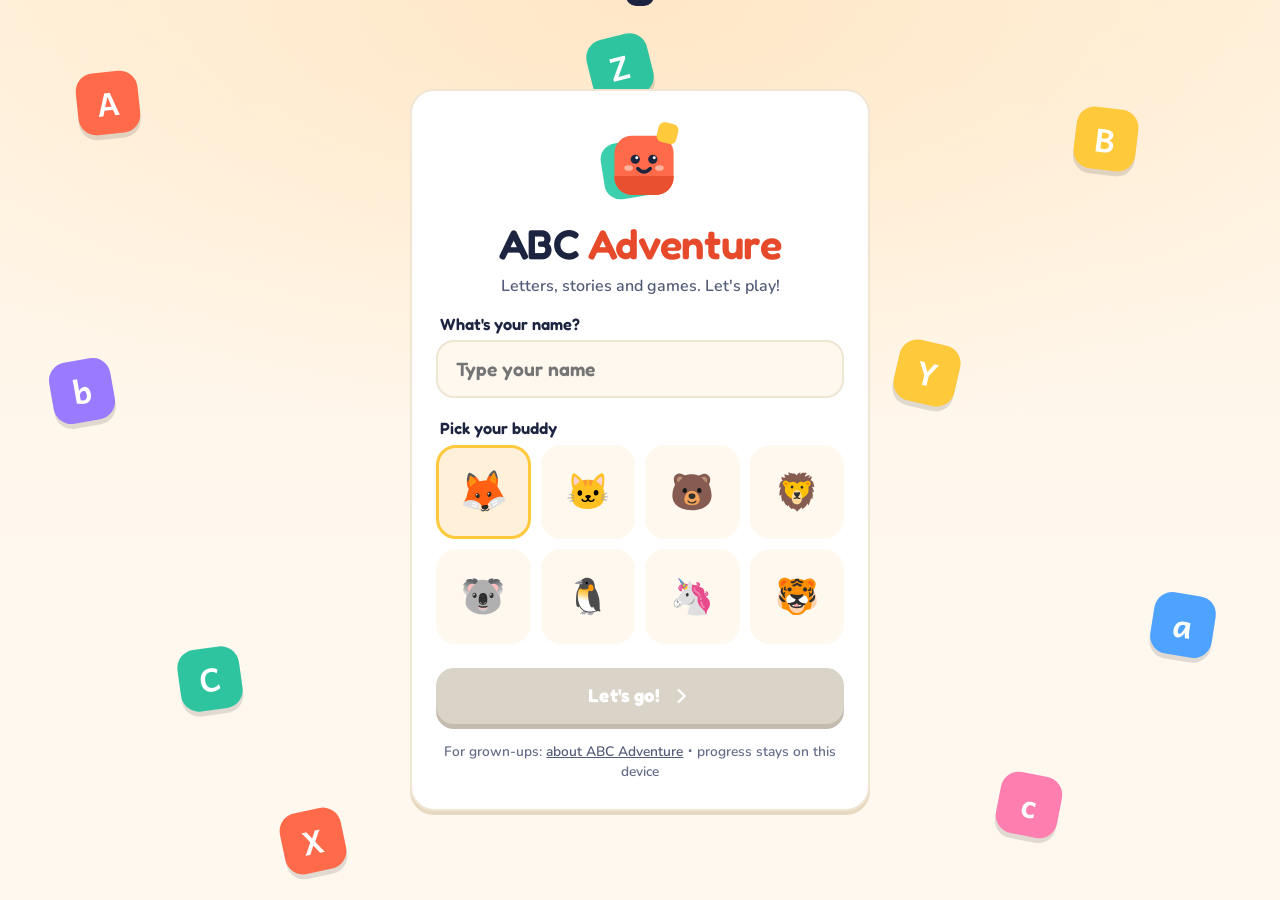
==== abc/index.html @ 0cbe742b "Add files via upload" ====
<!doctype html>
<html lang="en">
<head>
<meta charset="utf-8">
<meta name="viewport" content="width=device-width,initial-scale=1,viewport-fit=cover">
<title>ABC Adventure — free alphabet game for kids | Cute Learning Co.</title>
<meta name="description" content="Learn the English alphabet with stories, sounds and six playful games. Free, in the browser, no sign-up and no ads.">
<link rel="canonical" href="https://cutelearningco.com/abc/">
<meta name="theme-color" content="#FFF8EF">
<link rel="manifest" href="/abc/manifest.webmanifest">
<link rel="icon" href="/favicon.svg" type="image/svg+xml">
<link rel="apple-touch-icon" href="/apple-touch-icon.png">
<meta name="apple-mobile-web-app-capable" content="yes">
<meta name="apple-mobile-web-app-title" content="ABC Adventure">
<meta property="og:type" content="website">
<meta property="og:title" content="ABC Adventure — free alphabet game for kids">
<meta property="og:description" content="26 letters, stories, sounds and six playful games. No sign-up, no ads.">
<meta property="og:url" content="https://cutelearningco.com/abc/">
<meta property="og:image" content="https://cutelearningco.com/og-abc.jpg">
<meta name="twitter:card" content="summary_large_image">
<link rel="preload" href="/assets/fonts/fredoka.woff2" as="font" type="font/woff2" crossorigin>
<link rel="preload" href="/assets/fonts/andika.woff2" as="font" type="font/woff2" crossorigin>
<style>@font-face{font-family:Fredoka;src:url(/assets/fonts/fredoka.woff2) format("woff2");font-weight:400 700;font-display:swap;unicode-range:U+0020-007E,U+00A0,U+00A9,U+00B0,U+00C7,U+00D6,U+00DC,U+00E7,U+00F6,U+00FC,U+2013-201D,U+2022,U+2026,U+00D7,U+2190-2194,U+2713,U+20AC,U+20BA}@font-face{font-family:Fredoka;src:url(/assets/fonts/fredoka-ext.woff2) format("woff2");font-weight:400 700;font-display:swap;unicode-range:U+011E-011F,U+0130-0131,U+015E-015F}@font-face{font-family:Nunito;src:url(/assets/fonts/nunito.woff2) format("woff2");font-weight:400 800;font-display:swap;unicode-range:U+0020-007E,U+00A0,U+00A9,U+00B0,U+00C7,U+00D6,U+00DC,U+00E7,U+00F6,U+00FC,U+2013-201D,U+2022,U+2026,U+00D7,U+2190-2194,U+2713,U+20AC,U+20BA}@font-face{font-family:Nunito;src:url(/assets/fonts/nunito-ext.woff2) format("woff2");font-weight:400 800;font-display:swap;unicode-range:U+011E-011F,U+0130-0131,U+015E-015F}@font-face{font-family:Andika;src:url(/assets/fonts/andika.woff2) format("woff2");font-weight:700;font-display:swap}:root{--cream:#FFF8EF;--cream2:#FFF1E0;--paper:#fff;--ink:#1D2440;--ink2:#545C79;--ink3:#666D8A;--coral-t:#E64A2A;--line:#F0E4D3;--edge:#E7D8C2;--coral:#EC5130;--coral-d:#C63D1F;--sun:#FFC93C;--sun-d:#E0A400;--mint:#2EC4A0;--mint-d:#1A9C7E;--sky:#4DA3FF;--sky-d:#2A7EDC;--lilac:#9A7BFF;--lilac-d:#7556E3;--pink:#FF7EB0;--pink-d:#E0558B;--ok:#2EC4A0;--ok-bg:#E3F8F1;--bad:#FF6B4A;--bad-bg:#FFE9E3;--display:"Fredoka",ui-rounded,"Arial Rounded MT Bold",system-ui,sans-serif;--body:"Nunito",ui-rounded,system-ui,-apple-system,"Segoe UI",sans-serif;--letter:"Andika","Fredoka",ui-rounded,system-ui,sans-serif;--r:24px;--r-sm:16px;--ease:cubic-bezier(.2,.8,.2,1);--spring:cubic-bezier(.34,1.56,.64,1);--nav-h:76px}[data-theme=dark]{--cream:#11162A;--cream2:#161C34;--paper:#1C2340;--ink:#F3F4FB;--ink2:#B6BCD6;--ink3:#8990B0;--line:#2A3358;--edge:#0C1022;--ok-bg:#123A35;--bad-bg:#3D2026}.p0{--t:#FFE6DE;--s:#FF6B4A;--d:#D9452A}.p1{--t:#FFF2CC;--s:#FFB800;--d:#A87300}.p2{--t:#D9F6EE;--s:#2EC4A0;--d:#137A62}.p3{--t:#DDEEFF;--s:#4DA3FF;--d:#2A7EDC}.p4{--t:#ECE5FF;--s:#9A7BFF;--d:#7556E3}.p5{--t:#FFE3EF;--s:#FF7EB0;--d:#C2407A}[data-theme=dark] .p0{--t:#3A2220}[data-theme=dark] .p1{--t:#3A3018}[data-theme=dark] .p2{--t:#143632}[data-theme=dark] .p3{--t:#18294A}[data-theme=dark] .p4{--t:#272247}[data-theme=dark] .p5{--t:#3A1F30}*,*:before,*:after{box-sizing:border-box;margin:0;padding:0}html{-webkit-text-size-adjust:100%;touch-action:manipulation}body{min-height:100dvh;font:600 1rem/1.5 var(--body);color:var(--ink);background:var(--cream);overflow-x:hidden;-webkit-tap-highlight-color:transparent;-webkit-font-smoothing:antialiased}button{font:inherit;color:inherit;background:none;border:0;cursor:pointer;touch-action:manipulation}button:focus-visible,a:focus-visible,input:focus-visible{outline:3px solid var(--sky);outline-offset:3px;border-radius:14px}img{display:block}.art{width:1em;height:1em;object-fit:contain;flex:none;-webkit-user-select:none;user-select:none;-webkit-user-drag:none}.ie{display:inline-block;width:1.25em;height:1.25em;vertical-align:-.28em;margin:0 .06em}.vh{position:absolute;width:1px;height:1px;overflow:hidden;clip:rect(0 0 0 0);white-space:nowrap}h1,h2,h3,.disp{font-family:var(--display);font-weight:600;letter-spacing:-.01em;line-height:1.15}.btn{--c:var(--coral);--cd:var(--coral-d);display:inline-flex;align-items:center;justify-content:center;gap:10px;min-height:56px;padding:0 26px;border-radius:18px;background:var(--c);color:#fff;font:700 1.17rem/1 var(--display);letter-spacing:.01em;box-shadow:0 5px 0 var(--cd);transition:transform .12s var(--ease),box-shadow .12s var(--ease),filter .2s}.btn:hover{filter:brightness(1.04)}.btn:active{transform:translateY(4px);box-shadow:0 1px 0 var(--cd)}.btn:disabled{--c:#D9D3C8;--cd:#C4BCAE;cursor:not-allowed;filter:none}[data-theme=dark] .btn:disabled{--c:#323A5C;--cd:#262D4A;color:#8990b0}.btn .art{font-size:1.5rem}.btn--soft{--c:var(--paper);--cd:var(--edge);color:var(--ink);border:2px solid var(--line)}.btn--mint{--c:var(--mint);--cd:var(--mint-d);color:var(--ink)}.btn--sky{--c:var(--sky);--cd:var(--sky-d);color:var(--ink)}.btn--lilac{--c:var(--lilac);--cd:var(--lilac-d);color:var(--ink)}.btn--sun{--c:var(--sun);--cd:var(--sun-d);color:#3d2c00}.btn--wide{width:100%}.chip{display:inline-flex;align-items:center;gap:6px;height:38px;padding:0 12px 0 8px;border-radius:999px;background:var(--paper);border:2px solid var(--line);font:600 .98rem/1 var(--display)}.chip .art{font-size:1.3rem}.ibtn{display:grid;place-items:center;width:44px;height:44px;border-radius:14px;background:var(--paper);border:2px solid var(--line);box-shadow:0 3px 0 var(--edge);transition:transform .12s}.ibtn:active{transform:translateY(3px);box-shadow:0 0 0 var(--edge)}.ibtn svg{width:22px;height:22px}.card{background:var(--paper);border:2px solid var(--line);border-radius:var(--r);box-shadow:0 4px 0 var(--edge)}.back{display:inline-flex;align-items:center;gap:6px;height:44px;padding:0 16px 0 10px;border-radius:14px;background:var(--paper);border:2px solid var(--line);box-shadow:0 3px 0 var(--edge);font:600 1rem/1 var(--display);color:var(--ink2)}.back svg{width:20px;height:20px}.back:active{transform:translateY(3px);box-shadow:none}.label{display:flex;align-items:center;gap:8px;margin:30px 0 14px;font:600 1.2rem/1.2 var(--display);color:var(--ink)}.label .art{font-size:1.5rem}.bar{height:14px;border-radius:99px;background:var(--cream2);overflow:hidden;box-shadow:inset 0 2px #0000000d}.bar i{display:block;height:100%;width:0;border-radius:inherit;background:linear-gradient(90deg,var(--sun),var(--coral));transition:width .8s var(--ease)}.top{position:sticky;top:0;z-index:30;display:flex;align-items:center;gap:8px;padding:10px max(14px,calc((100vw - 1040px)/2)) 10px;background:color-mix(in srgb,var(--cream) 86%,transparent);backdrop-filter:blur(14px);-webkit-backdrop-filter:blur(14px)}.brand{text-decoration:none;color:inherit;display:flex;align-items:center;gap:10px;margin-right:auto;font:600 1.3rem/1 var(--display);white-space:nowrap}.brand svg{width:40px;height:40px;flex:none}.brand b{color:var(--coral-t);font-weight:700}.top .chip{height:40px}.me{display:flex;align-items:center;justify-content:center;width:44px;height:44px;border-radius:50%;background:var(--paper);border:2px solid var(--line);box-shadow:0 3px 0 var(--edge)}.me .art{font-size:1.75rem}main{max-width:1040px;margin:0 auto;padding:8px 14px calc(var(--nav-h) + 40px)}.screen{display:none}.screen.on{display:block;animation:enter .45s var(--ease) both}@keyframes enter{0%{opacity:0;transform:translateY(14px)}}.nav{position:fixed;left:50%;bottom:max(12px,env(safe-area-inset-bottom));z-index:40;display:flex;gap:4px;padding:6px;transform:translate(-50%);border-radius:24px;background:var(--paper);border:2px solid var(--line);box-shadow:0 12px 30px -10px #1d244040,0 4px 0 var(--edge)}.nav button{display:flex;flex-direction:column;align-items:center;gap:2px;min-width:86px;padding:8px 10px 6px;border-radius:18px;font:600 .82rem/1 var(--display);color:var(--ink3);transition:background .2s,color .2s}.nav .art{font-size:1.75rem;transition:transform .3s var(--spring)}.nav button[aria-current=page]{background:var(--cream2);color:var(--ink)}.nav button[aria-current=page] .art{transform:translateY(-2px) scale(1.08)}body.play .nav,body.welcome .nav,body.welcome .top{display:none}.wel{position:fixed;top:0;right:0;bottom:0;left:0;z-index:60;display:grid;place-items:center;padding:20px;overflow:auto;background:radial-gradient(120% 80% at 50% 0%,#FFE7C7 0%,transparent 60%),linear-gradient(180deg,#fff3e0,#fff8ef 60%)}[data-theme=dark] .wel{background:radial-gradient(120% 80% at 50% 0%,#2A2550 0%,transparent 60%),var(--cream)}body:not(.welcome) .wel{display:none}.float{position:absolute;top:0;right:0;bottom:0;left:0;overflow:hidden;pointer-events:none}.float span{position:absolute;display:grid;place-items:center;width:62px;height:62px;border-radius:18px;font:600 2rem/1 var(--letter);color:#fff;box-shadow:0 5px #0000001f;animation:bob 6s ease-in-out infinite}@keyframes bob{50%{transform:translateY(-14px) rotate(var(--r2,6deg))}}.wel__box{position:relative;width:min(460px,100%);padding:30px 24px 26px;text-align:center}.wel__box>svg{width:86px;height:86px;margin:0 auto 6px}.wel h1{font-size:clamp(2rem,7vw,2.6rem)}.wel h1 b{color:var(--coral-t);font-weight:600}.wel p.sub{margin-top:6px;color:var(--ink2)}.field{margin-top:22px;text-align:left}.field>span{display:block;margin:0 0 8px 4px;font:600 1.02rem/1 var(--display)}.input{width:100%;height:58px;padding:0 18px;border-radius:18px;border:2px solid var(--line);background:var(--cream);font:600 1.2rem/1 var(--display);color:var(--ink);transition:border-color .2s,box-shadow .2s}.input:focus{outline:0;border-color:var(--sky);box-shadow:0 0 0 4px color-mix(in srgb,var(--sky) 25%,transparent)}.buddies{display:grid;grid-template-columns:repeat(4,1fr);gap:10px}.buddy{aspect-ratio:1;display:grid;place-items:center;border-radius:20px;background:var(--cream);border:3px solid transparent;transition:transform .2s var(--spring),border-color .2s,background .2s}.buddy .art{font-size:2.6rem;transition:transform .3s var(--spring)}.buddy[aria-checked=true]{background:#fff0da;border-color:var(--sun)}[data-theme=dark] .buddy[aria-checked=true]{background:#3a3018}.buddy[aria-checked=true] .art{transform:scale(1.12) rotate(-6deg)}.who{display:flex;flex-wrap:wrap;gap:8px;justify-content:center;margin-top:18px}.who button{display:flex;align-items:center;gap:8px;height:46px;padding:0 16px 0 8px;border-radius:999px;background:var(--cream);border:2px solid var(--line);font:600 1rem/1 var(--display)}.who .art{font-size:1.7rem}.wel .btn{margin-top:24px}.wel__foot{margin-top:18px;font-size:.86rem;color:var(--ink3)}.wel__foot a{color:var(--ink2)}.hello{position:relative;display:flex;align-items:center;gap:16px;padding:20px;overflow:hidden;color:#fff;background:linear-gradient(135deg,#6a4df0,#2f6fd0);border:0;box-shadow:0 6px #3b2fa8}.hello:after{content:"";position:absolute;right:-40px;top:-60px;width:220px;height:220px;border-radius:50%;background:#ffffff1f}.hello__av{display:grid;place-items:center;width:78px;height:78px;flex:none;border-radius:24px;background:#ffffff38}.hello__av .art{font-size:3.1rem}.hello h2{font-size:1.6rem}.hello__lv{display:flex;align-items:center;gap:6px;margin:2px 0 10px;font:600 .98rem/1.2 var(--display);opacity:.95}.hello__lv .art{font-size:1.2rem}.hello .bar{background:#ffffff40;box-shadow:none}.hello__xp{margin-top:6px;font-size:.86rem;opacity:.9}.hello>div:nth-child(2){flex:1;min-width:0;position:relative;z-index:1}.daily{display:flex;align-items:center;gap:14px;width:100%;margin-top:16px;padding:14px 16px;text-align:left;background:linear-gradient(135deg,#ffd25e,#ff9f45);border:0;box-shadow:0 5px #e08a2e;color:#3d2600;transition:transform .15s}.daily:active{transform:translateY(3px);box-shadow:0 2px #e08a2e}.daily .art{font-size:2.9rem}.daily small{display:block;font:700 .78rem/1 var(--display);letter-spacing:.06em;text-transform:uppercase;opacity:.75}.daily b{display:block;margin-top:4px;font:600 1.25rem/1.15 var(--display)}.daily em{margin-left:auto;padding:8px 12px;border-radius:999px;background:#ffffff8c;font:600 .85rem/1 var(--display);font-style:normal;white-space:nowrap}.daily.done{background:linear-gradient(135deg,#7be0c3,#2ec4a0);box-shadow:0 5px #1a9c7e;color:#063a2d}.modes{display:grid;grid-template-columns:repeat(3,1fr);gap:14px}.mode{position:relative;display:flex;flex-direction:column;align-items:flex-start;gap:4px;min-height:168px;padding:18px;border-radius:var(--r);text-align:left;color:var(--ink);background:var(--s);box-shadow:0 6px color-mix(in srgb,var(--s) 60%,#1D2440);overflow:hidden;transition:transform .15s var(--ease)}.mode:before{content:"";position:absolute;right:-30px;bottom:-40px;width:150px;height:150px;border-radius:50%;background:#ffffff24}.mode:hover{transform:translateY(-2px)}.mode:active{transform:translateY(4px);box-shadow:0 2px color-mix(in srgb,var(--s) 60%,#1D2440)}.mode .art{position:relative;font-size:3.4rem;margin-bottom:auto;filter:drop-shadow(0 4px 0 rgba(0,0,0,.12))}.mode b{position:relative;margin-top:14px;font:600 1.3rem/1.1 var(--display)}.mode span{position:relative;font-size:.94rem;font-weight:700;line-height:1.3}.mode i{position:absolute;top:14px;right:14px;padding:5px 9px;border-radius:999px;background:#ffffff8c;font:600 .72rem/1 var(--display);font-style:normal;letter-spacing:.06em}.stats{display:grid;grid-template-columns:repeat(4,1fr);gap:12px}.stat{padding:16px 10px;text-align:center}.stat .art{font-size:1.9rem;margin:0 auto 6px}.stat b{display:block;font:600 1.6rem/1 var(--display)}.stat span{display:block;margin-top:4px;font-size:.82rem;color:var(--ink2)}.minis{display:grid;grid-template-columns:repeat(13,1fr);gap:8px}.mini{position:relative;display:flex;flex-direction:column;align-items:center;gap:2px;padding:8px 2px 6px;border-radius:16px;background:var(--t);border:2px solid transparent;transition:transform .15s var(--spring)}.mini:hover{transform:translateY(-3px)}.mini b{font:700 1.45rem/1 var(--letter);color:var(--d)}.mini .art{font-size:1.5rem}.done-dot{position:absolute;top:-6px;right:-6px;width:22px;height:22px;border-radius:50%;background:var(--mint);border:2px solid var(--paper);display:grid;place-items:center}.done-dot svg{width:12px;height:12px}.ph{display:flex;align-items:center;gap:12px;margin:6px 0 18px}.ph h2{font-size:clamp(1.5rem,4.6vw,2rem)}.ph .grow{flex:1}.letters{display:grid;grid-template-columns:repeat(auto-fill,minmax(108px,1fr));gap:12px}.lt{position:relative;display:flex;flex-direction:column;align-items:center;gap:4px;padding:14px 6px 12px;border-radius:22px;background:var(--t);box-shadow:0 4px color-mix(in srgb,var(--s) 35%,transparent);transition:transform .15s var(--spring)}.lt:hover{transform:translateY(-3px) rotate(-1deg)}.lt:active{transform:translateY(3px)}.lt b{font:700 2.5rem/1 var(--letter);color:var(--d)}.lt .art{font-size:2.3rem}.lt span{font-size:.84rem;color:var(--ink2)}.lt .stars3{position:absolute;top:8px;left:8px;display:flex;gap:1px}.stars3 .art{font-size:.9rem}.stars3 .off{filter:grayscale(1);opacity:.28}.lhead{display:flex;align-items:center;gap:10px;margin-bottom:14px}.lhead .grow{flex:1}.hero{position:relative;display:grid;grid-template-columns:1fr auto;align-items:center;gap:10px;padding:26px 28px;border-radius:32px;background:var(--t);overflow:hidden;box-shadow:0 6px color-mix(in srgb,var(--s) 40%,transparent)}.hero:before{content:"";position:absolute;left:-60px;bottom:-90px;width:260px;height:260px;border-radius:50%;background:var(--s);opacity:.12}.hero__l{position:relative;display:flex;align-items:baseline;gap:10px;font-family:var(--letter);font-weight:700;color:var(--d);line-height:.9}.hero__l b{font-size:clamp(7rem,26vw,11rem)}.hero__l span{font-size:clamp(5rem,18vw,8rem);opacity:.75}.hero__art{position:relative;font-size:clamp(6rem,22vw,10rem);filter:drop-shadow(0 10px 0 rgba(0,0,0,.08));animation:bob 5s ease-in-out infinite}.hero .btn{position:relative;grid-column:1 / -1;justify-self:start;--c:var(--d);--cd:color-mix(in srgb,var(--d) 70%,#000)}.hero.p1 .btn{--c:var(--sun);--cd:var(--sun-d);color:#3d2c00}.two{display:grid;grid-template-columns:1fr 1fr;gap:14px;margin-top:16px}.phon{display:flex;align-items:center;gap:16px;padding:18px}.phon__s{display:grid;place-items:center;width:74px;height:74px;flex:none;border-radius:22px;background:var(--t);font:700 1.8rem/1 var(--letter);color:var(--d)}.phon small,.words small{display:block;font:700 .74rem/1 var(--display);letter-spacing:.08em;text-transform:uppercase;color:var(--ink3)}.phon b{display:block;margin:6px 0 2px;font:600 1.3rem/1.15 var(--display)}.phon p{font-size:.9rem;color:var(--ink2);line-height:1.35}.phon .spk{margin-left:auto}.spk{display:grid;place-items:center;width:48px;height:48px;flex:none;border-radius:16px;background:var(--cream2);color:var(--ink2);transition:transform .15s var(--spring),background .2s}.spk svg{width:24px;height:24px}.spk:active{transform:scale(.9)}.words{display:grid;grid-template-columns:repeat(4,1fr);gap:12px;margin-top:16px}.word{display:flex;flex-direction:column;align-items:center;gap:10px;padding:18px 10px 14px;text-align:center;transition:transform .15s var(--spring)}.word:active{transform:scale(.96)}.word .art{font-size:3.4rem}.word b{display:block;margin-top:4px;font:600 1.15rem/1.15 var(--display)}.word b em{font-style:normal;color:var(--coral)}.story{margin-top:16px;padding:22px 22px 18px}.story h3{display:flex;align-items:center;gap:8px;font-size:1.25rem}.story h3 .art{font-size:1.6rem}.story p{margin:10px 0 14px;font:600 1.12rem/1.65 var(--body);color:var(--ink)}.learn-cta{margin-top:18px}.mhud small,.whud small{display:block;margin-top:4px;font:700 .7rem/1 var(--display);letter-spacing:.08em;color:var(--ink3);text-transform:uppercase}.btn.no{animation:shake .35s;--c:var(--bad-bg);color:var(--coral-d)}.phon small,.phon b,.phon p{display:block}.pager{display:flex;justify-content:space-between;gap:12px;margin-top:18px}.qtop{display:flex;align-items:center;gap:10px;margin-bottom:16px}.dots{display:flex;gap:8px;margin:0 auto}.dots i{width:14px;height:14px;border-radius:50%;background:var(--line);transition:all .3s var(--spring)}.dots i.on{width:34px;border-radius:99px;background:var(--sky)}.dots i.ok{background:var(--ok)}.dots i.bad{background:var(--bad)}.qcard{display:flex;flex-direction:column;align-items:center;gap:12px;padding:26px 20px;text-align:center}.qcard .art{font-size:6.5rem;animation:pop .5s var(--spring)}@keyframes pop{0%{transform:scale(.4);opacity:0}}.qcard h2{font-size:clamp(1.35rem,4.4vw,1.8rem)}.qcard .hint{display:inline-flex;align-items:center;gap:6px;padding:6px 14px;border-radius:999px;background:var(--cream2);font:600 .92rem/1 var(--display);color:var(--ink2)}.qcard .hint b{font:700 1.15rem/1 var(--letter);color:var(--coral-d)}.choices{display:grid;grid-template-columns:1fr 1fr;gap:12px;margin-top:16px}.choice{display:flex;align-items:center;gap:12px;min-height:76px;padding:12px 16px;border-radius:20px;background:var(--paper);border:2px solid var(--line);box-shadow:0 4px 0 var(--edge);text-align:left;font:600 1.15rem/1.15 var(--display);transition:transform .12s,background .2s,border-color .2s}.choice .art{font-size:2.4rem}.choice:not(:disabled):hover{border-color:var(--sky)}.choice:not(:disabled):active{transform:translateY(3px);box-shadow:0 1px 0 var(--edge)}.choice.ok{background:var(--ok-bg);border-color:var(--ok);box-shadow:0 4px 0 var(--ok);animation:yay .5s var(--spring)}.choice.bad{background:var(--bad-bg);border-color:var(--bad);box-shadow:0 4px 0 var(--bad);animation:shake .4s}.choice:disabled{cursor:default}@keyframes yay{40%{transform:scale(1.05)}}@keyframes shake{25%{transform:translate(-7px)}75%{transform:translate(7px)}}.fb{display:flex;align-items:center;justify-content:center;gap:8px;min-height:54px;margin-top:14px;padding:12px 16px;border-radius:18px;font:600 1.15rem/1.2 var(--display);opacity:0;transform:translateY(6px);transition:all .25s var(--ease)}.fb.ok,.fb.bad{opacity:1;transform:none}.fb.ok{background:var(--ok-bg);color:#0e6b55}.fb.bad{background:var(--bad-bg);color:#a33416}[data-theme=dark] .fb.ok{color:#7be7c9}[data-theme=dark] .fb.bad{color:#ffb09c}.fb .art{font-size:1.6rem}.next{display:none;margin-top:14px}.next.show{display:flex}.hud{display:grid;grid-template-columns:auto 1fr auto;align-items:center;gap:14px;padding:12px 16px;margin-bottom:12px}.ring{position:relative;width:64px;height:64px}.ring svg{width:64px;height:64px;transform:rotate(-90deg)}.ring circle{fill:none;stroke-width:6}.ring .bg{stroke:var(--line)}.ring .fg{stroke:var(--mint);stroke-linecap:round;transition:stroke .3s}.ring b{position:absolute;top:0;right:0;bottom:0;left:0;display:grid;place-items:center;font:600 1.35rem/1 var(--display)}.hud .score{text-align:center}.hud .score b{display:block;font:600 2rem/1 var(--display)}.hud small{display:block;font:700 .7rem/1 var(--display);letter-spacing:.08em;color:var(--ink3);text-transform:uppercase}.hearts{display:flex;gap:2px;justify-content:center}.hearts .art{font-size:1.6rem;transition:transform .3s,filter .3s}.hearts .off{filter:grayscale(1);opacity:.25;transform:scale(.8)}.combo{display:flex;align-items:center;justify-content:center;gap:8px;min-height:44px;margin-bottom:12px;padding:8px 14px;border-radius:16px;background:var(--cream2);font:600 1rem/1.2 var(--display);color:var(--ink2);transition:all .3s}.combo.x2{background:#fff0c7;color:#8a5a00}.combo.x3{background:#ffe0d6;color:#b2361a}.combo.x4{background:linear-gradient(90deg,#c9b8ff,#ffc2da);color:var(--ink);animation:yay .6s}.combo .art{font-size:1.4rem}.spop{position:fixed;z-index:80;pointer-events:none;font:600 1.6rem/1 var(--display);color:var(--mint);text-shadow:0 2px 0 #fff;animation:spop .9s var(--ease) forwards}@keyframes spop{to{transform:translate(-50%,-70px);opacity:0}}.mhud{display:grid;grid-template-columns:repeat(4,1fr);gap:10px;margin-bottom:14px}.mhud div{padding:10px;text-align:center}.mhud b{display:block;font:600 1.4rem/1 var(--display)}.mgrid{display:grid;grid-template-columns:repeat(4,1fr);gap:12px;max-width:620px;margin:0 auto;perspective:900px}.mc{position:relative;aspect-ratio:3/3.6;border-radius:20px;transform-style:preserve-3d;transition:transform .5s var(--spring)}.mc.flip,.mc.match{transform:rotateY(180deg)}.mc>span{position:absolute;top:0;right:0;bottom:0;left:0;display:grid;place-items:center;border-radius:20px;backface-visibility:hidden;-webkit-backface-visibility:hidden}.mc .back-f{background:var(--lilac);box-shadow:0 5px 0 var(--lilac-d);background-image:radial-gradient(circle at 25% 25%,rgba(255,255,255,.22) 0 9%,transparent 10%),radial-gradient(circle at 75% 70%,rgba(255,255,255,.16) 0 13%,transparent 14%)}.mc .back-f svg{width:46%;height:auto;opacity:.95}.mc .front-f{transform:rotateY(180deg);background:var(--paper);border:2px solid var(--line);box-shadow:0 5px 0 var(--edge)}.mc .front-f b{font:700 3.2rem/1 var(--letter);color:var(--lilac-d)}.mc .front-f .art{font-size:3.4rem}.mc.match .front-f{background:var(--ok-bg);border-color:var(--ok);box-shadow:0 5px 0 var(--ok);animation:yay .5s .3s}.whud{display:grid;grid-template-columns:1fr auto 1fr;align-items:center;gap:10px;padding:12px 16px;margin-bottom:12px}.whud>div:last-child{text-align:right}.whud b{font:600 1.5rem/1 var(--display)}.wstage{display:flex;flex-direction:column;align-items:center;gap:12px;padding:24px 16px}.wstage .art{font-size:6rem}.wstage h2{display:flex;align-items:center;gap:10px;font-size:1.4rem}.blanks{display:flex;flex-wrap:wrap;justify-content:center;gap:8px}.blank{display:grid;place-items:center;width:clamp(38px,9vw,54px);height:clamp(48px,11vw,64px);border-radius:14px;border:3px dashed var(--line);font:700 clamp(1.6rem,6vw,2.3rem)/1 var(--letter);color:var(--ink)}.blank.fill{border:3px solid var(--mint);background:var(--ok-bg);animation:pop .3s var(--spring)}.blank.cur{border-color:var(--sky);border-style:solid}.tiles{display:flex;flex-wrap:wrap;justify-content:center;gap:10px;margin-top:16px}.tile{display:grid;place-items:center;width:clamp(50px,13vw,66px);height:clamp(54px,14vw,70px);border-radius:18px;background:var(--sun);box-shadow:0 5px 0 var(--sun-d);font:700 clamp(1.7rem,6.6vw,2.4rem)/1 var(--letter);color:#3d2c00;transition:transform .12s,opacity .2s}.tile:active{transform:translateY(4px);box-shadow:0 1px 0 var(--sun-d)}.tile.used{opacity:.25;pointer-events:none;transform:scale(.9)}.tile.no{animation:shake .35s;background:#ffb3a1;box-shadow:0 5px 0 var(--coral-d)}.cstat{flex:1;text-align:center;font:600 1.1rem/1.2 var(--display)}.ctitle{display:flex;align-items:center;gap:8px;margin:18px 0 10px;font:700 .8rem/1 var(--display);letter-spacing:.08em;text-transform:uppercase;color:var(--ink3)}.cgrid{display:grid;grid-template-columns:repeat(6,1fr);gap:10px}.cc{display:grid;place-items:center;aspect-ratio:1;border-radius:20px;font:700 clamp(1.9rem,7vw,3rem)/1 var(--letter);transition:transform .15s var(--spring),opacity .3s}.cc.up{background:var(--sky-d);color:#fff;box-shadow:0 5px #1d5fb0}.cc.lo{background:var(--paper);color:var(--sky-d);border:2px solid var(--line);box-shadow:0 5px 0 var(--edge)}.cc.sel{transform:translateY(-6px) scale(1.06);background:var(--sun);color:#3d2c00;box-shadow:0 8px 0 var(--sun-d)}.cc.got{opacity:.35;transform:scale(.9);background:var(--ok-bg);color:var(--mint-d);box-shadow:none;border-color:transparent;pointer-events:none}.cc.no{animation:shake .35s;border-color:var(--bad)}.res{max-width:520px;margin:10px auto 0;padding:30px 22px 24px;text-align:center}#rArt .art{font-size:7rem;margin:0 auto;animation:pop .6s var(--spring)}.res h2{margin-top:10px;font-size:clamp(1.7rem,6vw,2.2rem)}.res p{margin-top:4px;color:var(--ink2)}.rstars{display:flex;justify-content:center;gap:8px;margin:18px 0 8px}.rstars .art{font-size:3rem;animation:pop .5s var(--spring) both}.rstars .art:nth-child(2){animation-delay:.15s}.rstars .art:nth-child(3){animation-delay:.3s}.rstars .off{filter:grayscale(1);opacity:.22}.xp{display:inline-flex;align-items:center;gap:6px;padding:8px 16px;border-radius:999px;background:#fff0c7;color:#8a5a00;font:600 1.1rem/1 var(--display)}[data-theme=dark] .xp{background:#3a3018;color:#ffd66b}.xp .art{font-size:1.3rem}.rgrid{display:grid;grid-template-columns:repeat(3,1fr);gap:10px;margin:20px 0}.rgrid div{padding:12px 6px;border-radius:18px;background:var(--cream2)}.rgrid b{display:block;font:600 1.5rem/1 var(--display)}.rgrid span{display:block;margin-top:4px;font-size:.8rem;color:var(--ink2)}.racts{display:grid;grid-template-columns:1fr 1fr;gap:12px}.racts .btn{padding:0 12px}.lvcard{display:flex;align-items:center;gap:16px;padding:22px;color:#3d2600;background:linear-gradient(135deg,#ffd25e,#ff9f45);border:0;box-shadow:0 6px #e08a2e}#tfArt .art{font-size:4rem}.lvcard h2{font-size:1.5rem}.lvcard p{margin:2px 0 10px;font-size:.92rem;opacity:.85}.lvcard .bar{background:#ffffff73}.lvcard>div{flex:1}.badges{display:grid;grid-template-columns:repeat(auto-fill,minmax(150px,1fr));gap:12px}.badge{padding:16px 12px;text-align:center}.badge .art{font-size:2.8rem;margin:0 auto 8px}.badge b{display:block;font:600 1.02rem/1.2 var(--display)}.badge span{display:block;margin-top:3px;font-size:.8rem;line-height:1.3;color:var(--ink2)}.badge.off .art{filter:grayscale(1);opacity:.3}.badge.off b{color:var(--ink3)}.badge.on{background:linear-gradient(180deg,#FFF6DC,var(--paper));border-color:#ffe29a}[data-theme=dark] .badge.on{background:linear-gradient(180deg,#3A3018,var(--paper));border-color:#5e4c1e}.rows{padding:6px}.row{display:flex;align-items:center;gap:12px;padding:12px;border-radius:16px}.row+.row{border-top:2px solid var(--line);border-radius:0}.row.me-row{background:var(--cream2);border-radius:16px}.row .rk{width:36px;text-align:center;font:600 1.1rem/1 var(--display);color:var(--ink3)}.row .rk .art{font-size:1.8rem;margin:0 auto}.row .av{font-size:2.2rem}.row .nm{flex:1;min-width:0}.row .nm b{display:block;font:600 1.08rem/1.2 var(--display);overflow:hidden;text-overflow:ellipsis;white-space:nowrap}.row .nm span{font-size:.82rem;color:var(--ink2)}.row .sc{text-align:right;font:600 1.1rem/1.1 var(--display)}.row .sc span{display:block;font:600 .78rem/1.2 var(--body);color:var(--ink3)}.empty{padding:22px;text-align:center;color:var(--ink2)}.grown{display:flex;align-items:center;gap:14px;width:100%;margin-top:26px;padding:18px;text-align:left}.grown .art{font-size:2.4rem}.grown b{display:block;font:600 1.15rem/1.2 var(--display)}.grown span{font-size:.9rem;color:var(--ink2)}.grown svg{margin-left:auto;width:22px;height:22px;color:var(--ink3)}.maphead{padding:20px 22px;color:#fff;background:linear-gradient(135deg,#12775f,#2066c2);border:0;box-shadow:0 6px #154e7a}.maphead h2{display:flex;align-items:center;gap:10px;font-size:1.6rem}.maphead h2 .art{font-size:2rem}.maphead p{margin:4px 0 12px;opacity:.92}.maphead .bar{background:#ffffff47}.trail{position:relative;margin:24px auto 0;max-width:560px}.trail>svg{position:absolute;top:0;right:0;bottom:0;left:0;width:100%;height:100%;overflow:visible}.trail path{fill:none;stroke-linecap:round;stroke-linejoin:round}:root{--road:#F2DFC2;--road2:#FFF3E2}[data-theme=dark]{--road:#262E50;--road2:#2E3760}.stop{position:absolute;display:flex;flex-direction:column;align-items:center;transform:translate(-50%,-50%)}.stop button{position:relative;display:grid;place-items:center;width:74px;height:74px;border-radius:50%;background:var(--paper);border:4px solid var(--t);box-shadow:0 5px color-mix(in srgb,var(--s) 45%,transparent);transition:transform .2s var(--spring)}.stop button:hover{transform:scale(1.07)}.stop b{font:700 1.9rem/1 var(--letter);color:var(--d)}.stop .art{position:absolute;right:-10px;bottom:-6px;font-size:1.9rem}.stop.done button{background:var(--d);border-color:var(--paper)}.stop.done b{color:#fff}.stop.p1.done button{background:var(--sun)}.stop.p1.done b{color:#3d2c00}.stop .stars3{margin-top:6px}.stop.here button{animation:here 1.6s ease-in-out infinite}@keyframes here{50%{box-shadow:0 5px color-mix(in srgb,var(--s) 45%,transparent),0 0 0 12px color-mix(in srgb,var(--s) 22%,transparent)}}.pin{position:absolute;z-index:2;font-size:2.6rem;transform:translate(-50%,-115%);animation:bob 2.4s ease-in-out infinite;pointer-events:none}.deco{position:absolute;font-size:2.2rem;opacity:.9;pointer-events:none;transform:translate(-50%,-50%)}.rep-h{display:flex;align-items:center;gap:14px;padding:20px}.rep-h .art{font-size:3rem}.rep-h h2{font-size:1.5rem}.rep-h p{font-size:.9rem;color:var(--ink2)}.rep-h .seg{margin-left:auto}.seg{display:inline-flex;padding:4px;border-radius:14px;background:var(--cream2)}.seg button{height:36px;padding:0 14px;border-radius:11px;font:600 .9rem/1 var(--display);color:var(--ink2)}.seg button[aria-pressed=true]{background:var(--paper);color:var(--ink);box-shadow:0 2px 0 var(--edge)}.rstats{display:grid;grid-template-columns:repeat(4,1fr);gap:12px;margin-top:16px}.rstats div{padding:16px 12px}.rstats b{display:block;font:600 1.45rem/1.1 var(--display)}.rstats span{display:block;margin-top:4px;font-size:.82rem;color:var(--ink2)}.mastery{padding:14px 18px}.mrow{display:grid;grid-template-columns:34px 1fr 64px;align-items:center;gap:12px;padding:6px 0}.mrow b{font:700 1.3rem/1 var(--letter)}.mrow .bar{height:12px}.mrow .bar i{background:linear-gradient(90deg,var(--mint),var(--sky))}.mrow .stars3{justify-content:flex-end}.focus{padding:18px}.frow{display:grid;grid-template-columns:120px 1fr 40px;align-items:center;gap:12px;padding:8px 0;font:600 1rem/1 var(--display)}.frow .bar i{background:linear-gradient(90deg,var(--sun),var(--coral))}.note{margin-top:12px;padding:12px 14px;border-radius:14px;background:var(--cream2);font-size:.9rem;color:var(--ink2)}.set{padding:6px 18px}.srow{display:flex;align-items:center;gap:14px;padding:14px 0}.srow+.srow{border-top:2px solid var(--line)}.srow .art{font-size:1.8rem}.srow div{flex:1}.srow b{display:block;font:600 1.05rem/1.2 var(--display)}.srow span{font-size:.86rem;color:var(--ink2)}.sw{position:relative;width:58px;height:34px;flex:none;border-radius:99px;background:var(--line);transition:background .2s}.sw:after{content:"";position:absolute;top:4px;left:4px;width:26px;height:26px;border-radius:50%;background:#fff;box-shadow:0 2px 4px #0003;transition:transform .25s var(--spring)}.sw[aria-checked=true]{background:var(--mint)}.sw[aria-checked=true]:after{transform:translate(24px)}.danger{color:var(--coral-d)}.ov{position:fixed;top:0;right:0;bottom:0;left:0;z-index:90;display:grid;place-items:center;padding:20px;background:#11162a8c;backdrop-filter:blur(6px);-webkit-backdrop-filter:blur(6px);opacity:0;visibility:hidden;transition:opacity .25s,visibility .25s}.ov.open{opacity:1;visibility:visible}.modal{width:min(440px,100%);padding:28px 22px 22px;text-align:center;transform:scale(.9) translateY(10px);transition:transform .35s var(--spring)}.ov.open .modal{transform:none}.modal>.art,#lvArt .art{font-size:5rem;margin:0 auto 8px}.modal h2{font-size:1.6rem}.modal p{margin:6px 0 18px;color:var(--ink2)}.gate-q{margin:4px 0 16px;font:600 2.2rem/1 var(--display)}.gate-a{display:grid;grid-template-columns:repeat(3,1fr);gap:10px}.gate-a .btn{padding:0;font-size:1.4rem}.modal .link{margin-top:14px;font:600 .95rem/1 var(--display);color:var(--ink3)}.cd{position:fixed;top:0;right:0;bottom:0;left:0;z-index:95;display:grid;place-items:center;background:#11162a99;-webkit-backdrop-filter:blur(6px);backdrop-filter:blur(6px);opacity:0;visibility:hidden;transition:opacity .2s}.cd.open{opacity:1;visibility:visible}.cd div{text-align:center;color:#fff}.cd small{display:block;font:600 1.3rem/1 var(--display);opacity:.9}.cd b{display:block;font:600 9rem/1 var(--display);text-shadow:0 8px 0 rgba(0,0,0,.2)}.cd b.go{animation:cdpop .9s var(--spring)}@keyframes cdpop{0%{transform:scale(2.2);opacity:0}}.toast{position:fixed;left:50%;top:14px;z-index:99;display:flex;align-items:center;gap:10px;max-width:min(92vw,460px);padding:10px 18px 10px 10px;border-radius:20px;background:var(--ink);color:#fff;font:600 1rem/1.25 var(--display);box-shadow:0 14px 30px -10px #0006;transform:translate(-50%,-140%);transition:transform .45s var(--spring)}[data-theme=dark] .toast{background:#f3f4fb;color:var(--ink)}[data-theme=dark] .toast{color:#1d2440}.toast.show{transform:translate(-50%)}.toast .art{font-size:2rem}.fx{position:fixed;top:0;right:0;bottom:0;left:0;z-index:98;pointer-events:none;overflow:hidden}.fx i{position:absolute;top:-20px;width:10px;height:16px;border-radius:3px;animation:fall var(--d) cubic-bezier(.25,.6,.4,1) forwards}@keyframes fall{to{transform:translate(var(--x),105vh) rotate(var(--rot));opacity:.9}}.trace{width:min(400px,100%);padding:20px;text-align:center}.trace h2{font-size:1.35rem;margin-bottom:12px}.trace canvas{width:100%;max-width:320px;aspect-ratio:1;border-radius:24px;background:var(--cream);border:2px dashed var(--line);touch-action:none;cursor:crosshair}.trace .row2{display:grid;grid-template-columns:1fr 1.6fr;gap:10px;margin-top:14px}.cert{width:min(560px,100%);padding:34px 26px 24px;text-align:center;background:linear-gradient(180deg,#fff9ec,#fff);border:3px solid #FFD66B;box-shadow:0 8px #e8b93b}.cert>.art{font-size:5rem;margin:0 auto}.cert small{display:block;margin-top:6px;font:700 .8rem/1 var(--display);letter-spacing:.14em;text-transform:uppercase;color:#b4882a}.cert h2{margin:8px 0 2px;font-size:1.9rem;color:#1d2440}.cert .nm{display:flex;align-items:center;justify-content:center;gap:10px;margin:12px 0;font:600 2.2rem/1.1 var(--display);color:var(--coral)}.cert p{color:#5b6380}.cert .abc{display:flex;flex-wrap:wrap;justify-content:center;gap:5px;margin:16px 0}.cert .abc span{display:grid;place-items:center;width:30px;height:30px;border-radius:8px;background:#fff0c7;font:700 1.05rem/1 var(--letter);color:#8a5a00}.cert .row2{display:grid;grid-template-columns:1fr 1.6fr;gap:10px;margin-top:16px}@media (max-width:760px){.modes{grid-template-columns:1fr 1fr}.minis{grid-template-columns:repeat(7,1fr)}.stats,.rstats,.words{grid-template-columns:1fr 1fr}.two{grid-template-columns:1fr}}@media (max-width:480px){.brand span{display:none}.top{gap:6px}.chip{padding:0 10px 0 6px}.hello{padding:16px}.hello__av{width:64px;height:64px}.hello__av .art{font-size:2.5rem}.hello h2{font-size:1.35rem}.mode{min-height:150px;padding:16px}.mode .art{font-size:2.9rem}.mode b{font-size:1.15rem}.daily em{display:none}.hero{padding:20px;border-radius:26px}.choices{grid-template-columns:1fr}.choice{min-height:64px}.mgrid{gap:8px}.mc .front-f b{font-size:2.4rem}.mc .front-f .art{font-size:2.5rem}.cgrid{grid-template-columns:repeat(3,1fr)}.nav button{min-width:76px}.frow{grid-template-columns:90px 1fr 30px}#tfArt .art{font-size:3rem}.ph{flex-wrap:wrap}#song{order:9;width:100%}}@media (prefers-reduced-motion:reduce){*,*:before,*:after{animation-duration:.01ms!important;animation-iteration-count:1!important;transition-duration:.01ms!important}}@media print{.top,.nav,.toast,.fx,.ov:not(.open),.screen:not(#sReport),.btn,.back,.seg{display:none!important}body{background:#fff}.ov.open{position:static;background:none;-webkit-backdrop-filter:none;backdrop-filter:none}.ov.open~main{display:none}.card{box-shadow:none}}</style>
<script>try{var p=JSON.parse(localStorage.getItem('clc_prefs')||'{}');if(p.dark)document.documentElement.dataset.theme='dark'}catch(e){}</script>
</head>
<body class="welcome">
<svg width="0" height="0" style="position:absolute" aria-hidden="true" focusable="false"><symbol id="i-back" viewBox="0 0 24 24"><path fill="none" stroke="currentColor" stroke-width="2.6" stroke-linecap="round" stroke-linejoin="round" d="M14.5 5.5 8 12l6.5 6.5"/></symbol><symbol id="i-next" viewBox="0 0 24 24"><path fill="none" stroke="currentColor" stroke-width="2.6" stroke-linecap="round" stroke-linejoin="round" d="M9.5 5.5 16 12l-6.5 6.5"/></symbol><symbol id="i-chev" viewBox="0 0 24 24"><path fill="none" stroke="currentColor" stroke-width="2.6" stroke-linecap="round" stroke-linejoin="round" d="M9.5 5.5 16 12l-6.5 6.5"/></symbol><symbol id="i-spk" viewBox="0 0 24 24"><path fill="currentColor" d="M3.5 9.2h3.6l4.6-4v13.6l-4.6-4H3.5z"/><path fill="none" stroke="currentColor" stroke-width="2.6" stroke-linecap="round" stroke-linejoin="round" d="M15.4 9a4.2 4.2 0 0 1 0 6M18.2 6.3a8 8 0 0 1 0 11.4"/></symbol><symbol id="i-lock" viewBox="0 0 24 24"><g fill="none" stroke="currentColor" stroke-width="2.6" stroke-linecap="round" stroke-linejoin="round"><rect x="5" y="10.5" width="14" height="10" rx="3"/><path d="M8 10.5V8a4 4 0 0 1 8 0v2.5"/></g></symbol><symbol id="i-pen" viewBox="0 0 24 24"><g fill="none" stroke="currentColor" stroke-width="2.6" stroke-linecap="round" stroke-linejoin="round"><path d="M4.5 19.5l3.8-.9L19 7.9l-2.9-2.9L5.4 15.7z"/><path d="M14.2 6.9l2.9 2.9"/></g></symbol><symbol id="i-play" viewBox="0 0 24 24"><path fill="currentColor" d="M8 5.2v13.6a1 1 0 0 0 1.5.9l10.6-6.8a1 1 0 0 0 0-1.7L9.5 4.3A1 1 0 0 0 8 5.2z"/></symbol><symbol id="i-check" viewBox="0 0 24 24"><path fill="none" stroke="currentColor" stroke-width="2.6" stroke-linecap="round" stroke-linejoin="round" d="M5 12.5l4.5 4.5L19 7.5"/></symbol><symbol id="i-globe" viewBox="0 0 24 24"><g fill="none" stroke="currentColor" stroke-width="2.6" stroke-linecap="round" stroke-linejoin="round"><circle cx="12" cy="12" r="8.6"/><path d="M3.4 12h17.2M12 3.4c2.3 2.4 3.4 5.3 3.4 8.6s-1.1 6.2-3.4 8.6c-2.3-2.4-3.4-5.3-3.4-8.6s1.1-6.2 3.4-8.6z"/></g></symbol></svg>
<!-- welcome / who is playing -->
<section class="wel" id="sWelcome" aria-labelledby="w-h">
  <div class="float" id="wFloat" aria-hidden="true"></div>
  <div class="wel__box card">
    <svg xmlns="http://www.w3.org/2000/svg" viewBox="0 0 64 64"><rect x="4" y="15" width="42" height="42" rx="12" fill="#3CCFAE" transform="rotate(-9 25 36)"/><rect x="13" y="11" width="44" height="44" rx="13" fill="#FF6B4A"/><path d="M13 41h44v1a13 13 0 0 1-13 13H26a13 13 0 0 1-13-13z" fill="#E9502F"/><rect x="45" y="1.5" width="15" height="15" rx="4.5" fill="#FFC93C" transform="rotate(14 52.5 9)"/><circle cx="28.5" cy="28.5" r="3.4" fill="#1D2440"/><circle cx="41.5" cy="28.5" r="3.4" fill="#1D2440"/><circle cx="29.6" cy="27.3" r="1.1" fill="#fff"/><circle cx="42.6" cy="27.3" r="1.1" fill="#fff"/><ellipse cx="23.5" cy="35" rx="3.2" ry="2.1" fill="#FFB3A1"/><ellipse cx="46.5" cy="35" rx="3.2" ry="2.1" fill="#FFB3A1"/><path d="M30.5 35.5q4.5 4.6 9 0" fill="none" stroke="#1D2440" stroke-width="2.8" stroke-linecap="round"/></svg>
    <h1 id="w-h">ABC <b>Adventure</b></h1>
    <p class="sub">Letters, stories and games. Let's play!</p>
    <div class="who" id="who" hidden></div>
    <label class="field"><span>What's your name?</span>
      <input class="input" id="wName" type="text" maxlength="16" placeholder="Type your name" autocomplete="off" spellcheck="false" enterkeyhint="go"></label>
    <div class="field" role="radiogroup" aria-labelledby="w-b"><span id="w-b">Pick your buddy</span><div class="buddies" id="buddies"></div></div>
    <button class="btn btn--wide" id="wGo" disabled>Let's go! <svg width="22" height="22" aria-hidden="true"><use href="#i-next"/></svg></button>
    <p class="wel__foot">For grown-ups: <a href="/">about ABC Adventure</a> · progress stays on this device</p>
  </div>
</section>

<header class="top">
  <a class="brand" href="#" data-go="home" aria-label="ABC Adventure home"><svg xmlns="http://www.w3.org/2000/svg" viewBox="0 0 64 64"><rect x="4" y="15" width="42" height="42" rx="12" fill="#3CCFAE" transform="rotate(-9 25 36)"/><rect x="13" y="11" width="44" height="44" rx="13" fill="#FF6B4A"/><path d="M13 41h44v1a13 13 0 0 1-13 13H26a13 13 0 0 1-13-13z" fill="#E9502F"/><rect x="45" y="1.5" width="15" height="15" rx="4.5" fill="#FFC93C" transform="rotate(14 52.5 9)"/><circle cx="28.5" cy="28.5" r="3.4" fill="#1D2440"/><circle cx="41.5" cy="28.5" r="3.4" fill="#1D2440"/><circle cx="29.6" cy="27.3" r="1.1" fill="#fff"/><circle cx="42.6" cy="27.3" r="1.1" fill="#fff"/><ellipse cx="23.5" cy="35" rx="3.2" ry="2.1" fill="#FFB3A1"/><ellipse cx="46.5" cy="35" rx="3.2" ry="2.1" fill="#FFB3A1"/><path d="M30.5 35.5q4.5 4.6 9 0" fill="none" stroke="#1D2440" stroke-width="2.8" stroke-linecap="round"/></svg><span>ABC <b>Adventure</b></span></a>
  <span class="chip" title="XP"><img class="art" alt="XP" data-a="26a1"><span id="tXp">0</span></span>
  <span class="chip" title="Streak"><img class="art" alt="Streak" data-a="1f525"><span id="tStreak">0</span></span>
  <button class="me" id="tMe" data-go="hof" aria-label="My trophies"></button>
  <button class="ibtn" id="tLock" aria-label="Grown-ups"><svg aria-hidden="true"><use href="#i-lock"/></svg></button>
</header>

<main id="main">
<!-- HOME -->
<section class="screen" id="sHome" aria-label="Home">
  <div class="hello card">
    <div class="hello__av" id="hAv"></div>
    <div><h2 id="hName"></h2><div class="hello__lv" id="hLv"></div><div class="bar"><i id="hBar"></i></div><div class="hello__xp" id="hXp"></div></div>
  </div>
  <div id="hDaily"></div>
  <h2 class="label"><img class="art" alt="" data-a="1f3ae">Let's play</h2>
  <div class="modes">
    <button class="mode p0" data-play="learn"><img class="art" alt="" data-a="1f4da"><b>Learn letters</b><span>Stories, sounds and a quiz</span></button>
    <button class="mode p3" data-play="speed"><i>RACE</i><img class="art" alt="" data-a="26a1"><b>Speed Race</b><span>60 seconds. Beat your best!</span></button>
    <button class="mode p4" data-play="memory"><i>GAME</i><img class="art" alt="" data-a="1f9e0"><b>Memory Match</b><span>Flip and find the pairs</span></button>
    <button class="mode p1" data-play="word"><i>SPELL</i><img class="art" alt="" data-a="1f524"><b>Word Builder</b><span>Spell the animal names</span></button>
    <button class="mode p2" data-play="case"><i>MATCH</i><img class="art" alt="" data-a="1f521"><b>Big &amp; small</b><span>Match A with a</span></button>
    <button class="mode p5" data-go="map"><img class="art" alt="" data-a="1f5fa"><b>Adventure Map</b><span>Your trip from A to Z</span></button>
  </div>
  <h2 class="label"><img class="art" alt="" data-a="1f524">All letters</h2>
  <div class="minis" id="hMinis"></div>
  <h2 class="label"><img class="art" alt="" data-a="1f4ca">My stars</h2>
  <div class="stats">
    <div class="stat card"><img class="art" alt="" data-a="1f4da"><b id="stL">0</b><span>Letters done</span></div>
    <div class="stat card"><img class="art" alt="" data-a="2b50"><b id="stS">0</b><span>Stars</span></div>
    <div class="stat card"><img class="art" alt="" data-a="26a1"><b id="stR">—</b><span>Best race</span></div>
    <div class="stat card"><img class="art" alt="" data-a="1f3c5"><b id="stB">0</b><span>Badges</span></div>
  </div>
</section>

<!-- LETTER GRID -->
<section class="screen" id="sLetters" aria-labelledby="lg-h">
  <div class="ph"><button class="back" data-go="home"><svg aria-hidden="true"><use href="#i-back"/></svg>Home</button><h2 id="lg-h" class="grow">Pick a letter</h2>
    <button class="btn btn--lilac" id="song" style="min-height:46px;padding:0 16px"><img class="art" alt="" data-a="1f3b5">ABC song</button></div>
  <div class="letters" id="lgGrid"></div>
</section>

<!-- LEARN -->
<section class="screen" id="sLearn" aria-label="Letter">
  <div class="lhead"><button class="back" data-go="letters"><svg aria-hidden="true"><use href="#i-back"/></svg>Letters</button><span class="grow"></span>
    <button class="ibtn" id="lPrev" aria-label="Previous letter"><svg aria-hidden="true"><use href="#i-back"/></svg></button>
    <button class="ibtn" id="lNext" aria-label="Next letter"><svg aria-hidden="true"><use href="#i-next"/></svg></button></div>
  <div class="hero" id="lHero">
    <div class="hero__l"><b id="lBig"></b><span id="lSmall"></span></div>
    <div id="lArt"></div>
    <button class="btn" id="lSay"><svg width="24" height="24" aria-hidden="true"><use href="#i-spk"/></svg>Hear it</button>
  </div>
  <div class="two">
    <div class="phon card"><div class="phon__s" id="phS"></div><div><small>Letter sound</small><b id="phT"></b><p id="phR"></p></div><button class="spk" id="phSay" aria-label="Hear the sound"><svg aria-hidden="true"><use href="#i-spk"/></svg></button></div>
    <button class="phon card" id="trOpen" style="text-align:left"><span class="phon__s"><img class="art" alt="" data-a="270f" style="font-size:2.4rem"></span><span><small>Practice</small><b>Trace the letter</b><p>Draw it with your finger</p></span><span class="spk" aria-hidden="true"><svg><use href="#i-pen"/></svg></span></button>
  </div>
  <div class="words" id="lWords"></div>
  <div class="story card"><h3><img class="art" alt="" data-a="1f4d6">Story time</h3><p id="lStory"></p>
    <button class="btn btn--soft" id="lRead"><svg width="22" height="22" aria-hidden="true"><use href="#i-spk"/></svg>Read it to me</button></div>
  <div class="learn-cta"><button class="btn btn--mint btn--wide" id="lQuiz"><img class="art" alt="" data-a="1f3af">Take the quiz · win stars</button></div>
</section>

<!-- QUIZ -->
<section class="screen" id="sQuiz" aria-label="Quiz">
  <div class="qtop"><button class="back" data-go="learn"><svg aria-hidden="true"><use href="#i-back"/></svg>Back</button><div class="dots" id="qDots"></div><span class="chip"><img class="art" alt="Streak" data-a="1f525"><span id="qStreak">0</span></span></div>
  <div class="qcard card"><div id="qArt"></div><h2 id="qText"></h2><span class="hint" id="qHint"></span></div>
  <div class="choices" id="qChoices"></div>
  <div class="fb" id="qFb" role="status"></div>
  <button class="btn btn--wide next" id="qNext">Next <svg width="22" height="22" aria-hidden="true"><use href="#i-next"/></svg></button>
</section>

<!-- SPEED RACE -->
<section class="screen" id="sSpeed" aria-label="Speed race">
  <div class="qtop"><button class="back" id="spQuit"><svg aria-hidden="true"><use href="#i-back"/></svg>Stop</button></div>
  <div class="hud card">
    <div class="ring"><svg viewBox="0 0 64 64"><circle class="bg" cx="32" cy="32" r="27"/><circle class="fg" id="spArc" cx="32" cy="32" r="27" stroke-dasharray="169.6" stroke-dashoffset="0"/></svg><b id="spTime">60</b></div>
    <div class="score"><b id="spScore">0</b><small>Score</small></div>
    <div><div class="hearts" id="spHearts"></div><small style="text-align:center;margin-top:4px">Lives</small></div>
  </div>
  <div class="combo" id="spCombo"></div>
  <div class="qcard card"><div id="spArt"></div><h2 id="spText"></h2></div>
  <div class="choices" id="spChoices"></div>
  <div class="fb" id="spFb" role="status"></div>
</section>

<!-- MEMORY -->
<section class="screen" id="sMemory" aria-label="Memory match">
  <div class="qtop"><button class="back" id="mQuit"><svg aria-hidden="true"><use href="#i-back"/></svg>Stop</button><h2 class="cstat">Find the letter and its animal</h2></div>
  <div class="mhud"><div class="card"><b id="mTime">0s</b><small>Time</small></div><div class="card"><b id="mPairs">0/6</b><small>Pairs</small></div><div class="card"><b id="mMiss">0</b><small>Oops</small></div><div class="card"><b id="mScore">0</b><small>Score</small></div></div>
  <div class="mgrid" id="mGrid"></div>
</section>

<!-- WORD BUILDER -->
<section class="screen" id="sWord" aria-label="Word builder">
  <div class="qtop"><button class="back" id="wQuit"><svg aria-hidden="true"><use href="#i-back"/></svg>Stop</button></div>
  <div class="whud card"><div><b id="wbScore">0</b><small>Score</small></div><div class="cstat" id="wbRound"></div><div><b id="wbStreak">0</b><small>Streak</small></div></div>
  <div class="wstage card"><div id="wbArt"></div><h2 id="wbPrompt"></h2><div class="blanks" id="wbBlanks"></div></div>
  <div class="tiles" id="wbTiles"></div>
  <div class="fb" id="wbFb" role="status"></div>
</section>

<!-- CASE MATCH -->
<section class="screen" id="sCase" aria-label="Big and small letters">
  <div class="qtop"><button class="back" id="cQuit"><svg aria-hidden="true"><use href="#i-back"/></svg>Stop</button><div class="cstat" id="cStatus"></div><span class="chip"><img class="art" alt="" data-a="2b50"><span id="cScore">0</span></span></div>
  <div class="ctitle">Big letters</div><div class="cgrid" id="cUp"></div>
  <div class="ctitle">Small letters</div><div class="cgrid" id="cLo"></div>
</section>

<!-- RESULT -->
<section class="screen" id="sResult" aria-label="Result">
  <div class="res card"><div id="rArt"></div><h2 id="rTitle"></h2><p id="rSub"></p><div class="rstars" id="rStars"></div><span class="xp"><img class="art" alt="" data-a="26a1"><span id="rXp"></span></span>
    <div class="rgrid" id="rGrid"></div>
    <div class="racts"><button class="btn btn--soft" id="rAgain">Play again</button><button class="btn" id="rHome">Home</button></div></div>
</section>

<!-- TROPHIES -->
<section class="screen" id="sHof" aria-label="My trophies">
  <div class="lvcard card"><div id="tfArt"></div><div><h2 id="tfLv"></h2><p id="tfNext"></p><div class="bar"><i id="tfBar"></i></div></div></div>
  <h2 class="label"><img class="art" alt="" data-a="1f3c5">Badges</h2>
  <div class="badges" id="tfBadges"></div>
  <h2 class="label"><img class="art" alt="" data-a="1f451">Players on this device</h2>
  <div class="rows card" id="tfPlayers"></div>
  <h2 class="label"><img class="art" alt="" data-a="1f4cb">My last games</h2>
  <div class="rows card" id="tfGames"></div>
  <button class="grown card" id="tfGrown"><img class="art" alt="" data-a="1f468_200d_1f469_200d_1f467"><div><b>For grown-ups</b><span data-g="g_btn"></span></div><svg aria-hidden="true"><use href="#i-chev"/></svg></button>
</section>

<!-- MAP -->
<section class="screen" id="sMap" aria-label="Adventure map">
  <div class="maphead card"><h2><img class="art" alt="" data-a="1f5fa">Adventure Map</h2><p id="mapSub"></p><div class="bar"><i id="mapBar"></i></div></div>
  <div class="trail" id="trail"></div>
</section>

<!-- GROWN-UPS (report + settings), bilingual -->
<section class="screen" id="sParent" aria-label="Grown-ups">
  <div class="ph"><button class="back" data-go="hof"><svg aria-hidden="true"><use href="#i-back"/></svg><span data-g="back"></span></button><span class="grow"></span>
    <div class="seg" role="group" aria-label="Language"><button data-lang="tr">TR</button><button data-lang="en">EN</button></div></div>
  <div class="rep-h card"><img class="art" alt="" data-a="1f4ca"><div><h2 data-g="rep_h"></h2><p id="pDate"></p></div><button class="btn btn--soft" id="pPrint" style="min-height:46px;padding:0 16px;margin-left:auto" data-g="print"></button></div>
  <div class="rstats" id="pStats"></div>
  <h2 class="label" data-g="mastery"></h2>
  <div class="mastery card" id="pMastery"></div>
  <h2 class="label" data-g="focus"></h2>
  <div class="focus card" id="pFocus"></div>
  <h2 class="label" data-g="settings"></h2>
  <div class="set card" id="pSet"></div>
</section>
</main>

<nav class="nav" aria-label="Main">
  <button data-go="home" aria-current="page"><img class="art" alt="" data-a="1f3e0">Home</button>
  <button data-go="map"><img class="art" alt="" data-a="1f5fa">Map</button>
  <button data-go="hof"><img class="art" alt="" data-a="1f3c6">Trophies</button>
</nav>

<!-- overlays -->
<div class="ov" id="oGate" role="dialog" aria-modal="true" aria-labelledby="g-h"><div class="modal card"><img class="art" alt="" data-a="1f510"><h2 id="g-h" data-g="gate_h"></h2><p data-g="gate_p"></p><div class="gate-q" id="gQ"></div><div class="gate-a" id="gA"></div><button class="link" data-close data-g="cancel"></button></div></div>
<div class="ov" id="oLevel" role="dialog" aria-modal="true" aria-labelledby="lv-h"><div class="modal card"><div id="lvArt"></div><h2 id="lv-h"></h2><p id="lvP"></p><button class="btn btn--wide" data-close>Yay! Let's go</button></div></div>
<div class="ov" id="oTrace" role="dialog" aria-modal="true" aria-labelledby="tr-h"><div class="trace card"><h2 id="tr-h"></h2><canvas id="trC" width="640" height="640"></canvas><div class="row2"><button class="btn btn--soft" id="trClear">Clear</button><button class="btn btn--mint" id="trDone">Done!</button></div></div></div>
<div class="ov" id="oCert" role="dialog" aria-modal="true" aria-labelledby="ce-h"><div class="cert card"><img class="art" alt="" data-a="1f3c6"><small>Certificate of achievement</small><h2 id="ce-h">Alphabet Master</h2><div class="nm" id="ceName"></div><p>knows all 26 letters of the alphabet!</p><div class="abc" id="ceAbc"></div><p id="ceDate"></p><div class="row2"><button class="btn btn--soft" data-close>Close</button><button class="btn" id="cePrint">Print</button></div></div></div>
<div class="cd" id="oCount" aria-hidden="true"><div><small>Get ready!</small><b id="cdN">3</b></div></div>
<div class="toast" id="toast" role="status" aria-live="polite"></div>
<div class="fx" id="fx" aria-hidden="true"></div>
<script>"use strict";const DATA={A:{animal:{n:"Alligator",e:"\u{1F40A}"},food:{n:"Apple",e:"\u{1F34E}"},country:{n:"Austria",e:"\u{1F1E6}\u{1F1F9}"},job:{n:"Astronaut",e:"\u{1F468}\u200D\u{1F680}"},story:"A is for Alligator! \u{1F40A} The alligator loves to eat fresh apples \u{1F34E} from the orchards of Austria \u{1F1E6}\u{1F1F9}. One day, he put on a helmet and trained to become an astronaut \u{1F468}\u200D\u{1F680}!"},B:{animal:{n:"Bear",e:"\u{1F43B}"},food:{n:"Banana",e:"\u{1F34C}"},country:{n:"Brazil",e:"\u{1F1E7}\u{1F1F7}"},job:{n:"Baker",e:"\u{1F468}\u200D\u{1F373}"},story:"B is for Bear! \u{1F43B} Bruno the bear visited Brazil \u{1F1E7}\u{1F1F7} and found the most delicious bananas \u{1F34C}. He became a baker \u{1F468}\u200D\u{1F373} and baked banana bread every day!"},C:{animal:{n:"Cat",e:"\u{1F431}"},food:{n:"Carrot",e:"\u{1F955}"},country:{n:"Canada",e:"\u{1F1E8}\u{1F1E6}"},job:{n:"Chef",e:"\u{1F468}\u200D\u{1F373}"},story:"C is for Cat! \u{1F431} Clara the cat traveled to Canada \u{1F1E8}\u{1F1E6} where she discovered crunchy carrots \u{1F955}. She trained to become a chef \u{1F468}\u200D\u{1F373}!"},D:{animal:{n:"Dog",e:"\u{1F436}"},food:{n:"Donut",e:"\u{1F369}"},country:{n:"Denmark",e:"\u{1F1E9}\u{1F1F0}"},job:{n:"Doctor",e:"\u{1F468}\u200D\u2695\uFE0F"},story:"D is for Dog! \u{1F436} Dash moved to Denmark \u{1F1E9}\u{1F1F0} and discovered delightful donuts \u{1F369}. He became a doctor \u{1F468}\u200D\u2695\uFE0F!"},E:{animal:{n:"Elephant",e:"\u{1F418}"},food:{n:"Egg",e:"\u{1F95A}"},country:{n:"Egypt",e:"\u{1F1EA}\u{1F1EC}"},job:{n:"Engineer",e:"\u{1F477}"},story:"E is for Elephant! \u{1F418} Ella explored Egypt \u{1F1EA}\u{1F1EC} and loved scrambled eggs \u{1F95A}. She became an engineer \u{1F477}!"},F:{animal:{n:"Fox",e:"\u{1F98A}"},food:{n:"Fish",e:"\u{1F41F}"},country:{n:"France",e:"\u{1F1EB}\u{1F1F7}"},job:{n:"Firefighter",e:"\u{1F468}\u200D\u{1F692}"},story:"F is for Fox! \u{1F98A} Felix flew to France \u{1F1EB}\u{1F1F7} where fancy fish \u{1F41F} was served. He became a firefighter \u{1F468}\u200D\u{1F692}!"},G:{animal:{n:"Giraffe",e:"\u{1F992}"},food:{n:"Grapes",e:"\u{1F347}"},country:{n:"Germany",e:"\u{1F1E9}\u{1F1EA}"},job:{n:"Gardener",e:"\u{1F9D1}\u200D\u{1F33E}"},story:"G is for Giraffe! \u{1F992} Greta visited Germany \u{1F1E9}\u{1F1EA} and grew gorgeous grapes \u{1F347}. She became the greatest gardener \u{1F9D1}\u200D\u{1F33E}!"},H:{animal:{n:"Hippo",e:"\u{1F99B}"},food:{n:"Honey",e:"\u{1F36F}"},country:{n:"Hungary",e:"\u{1F1ED}\u{1F1FA}"},job:{n:"Hero",e:"\u{1F9B8}"},story:"H is for Hippo! \u{1F99B} Harry traveled to Hungary \u{1F1ED}\u{1F1FA} and tasted heavenly honey \u{1F36F}. Everyone called him a hero \u{1F9B8}!"},I:{animal:{n:"Iguana",e:"\u{1F98E}"},food:{n:"Ice Cream",e:"\u{1F366}"},country:{n:"India",e:"\u{1F1EE}\u{1F1F3}"},job:{n:"Inventor",e:"\u{1F4A1}"},story:"I is for Iguana! \u{1F98E} Ivan journeyed to India \u{1F1EE}\u{1F1F3} and invented incredible ice cream \u{1F366}. He became a famous inventor \u{1F4A1}!"},J:{animal:{n:"Jaguar",e:"\u{1F406}"},food:{n:"Jam",e:"\u{1FAD9}"},country:{n:"Japan",e:"\u{1F1EF}\u{1F1F5}"},job:{n:"Juggler",e:"\u{1F3AA}"},story:"J is for Jaguar! \u{1F406} Jaya journeyed to Japan \u{1F1EF}\u{1F1F5} and tried yummy jam \u{1FAD9}. She became the best juggler \u{1F3AA}!"},K:{animal:{n:"Koala",e:"\u{1F428}"},food:{n:"Kiwi",e:"\u{1F95D}"},country:{n:"Kenya",e:"\u{1F1F0}\u{1F1EA}"},job:{n:"King",e:"\u{1F451}"},story:"K is for Koala! \u{1F428} King Koala ruled Kenya \u{1F1F0}\u{1F1EA} eating juicy kiwis \u{1F95D}. He wore a golden crown \u{1F451}!"},L:{animal:{n:"Lion",e:"\u{1F981}"},food:{n:"Lemon",e:"\u{1F34B}"},country:{n:"Latvia",e:"\u{1F1F1}\u{1F1FB}"},job:{n:"Librarian",e:"\u{1F4DA}"},story:"L is for Lion! \u{1F981} Leo loved reading in Latvia \u{1F1F1}\u{1F1FB}, sipping lemon \u{1F34B} tea. He became the beloved librarian \u{1F4DA}!"},M:{animal:{n:"Monkey",e:"\u{1F412}"},food:{n:"Mango",e:"\u{1F96D}"},country:{n:"Mexico",e:"\u{1F1F2}\u{1F1FD}"},job:{n:"Magician",e:"\u{1FA84}"},story:"M is for Monkey! \u{1F412} Maya moved to Mexico \u{1F1F2}\u{1F1FD} where mangoes \u{1F96D} were magnificent. She became a marvelous magician \u{1FA84}!"},N:{animal:{n:"Narwhal",e:"\u{1F40B}"},food:{n:"Noodles",e:"\u{1F35C}"},country:{n:"Norway",e:"\u{1F1F3}\u{1F1F4}"},job:{n:"Nurse",e:"\u{1F469}\u200D\u2695\uFE0F"},story:"N is for Narwhal! \u{1F40B} Nadia swam to Norway \u{1F1F3}\u{1F1F4} and found noodles \u{1F35C} floating in the sea. She became a nurse \u{1F469}\u200D\u2695\uFE0F!"},O:{animal:{n:"Owl",e:"\u{1F989}"},food:{n:"Orange",e:"\u{1F34A}"},country:{n:"Oman",e:"\u{1F1F4}\u{1F1F2}"},job:{n:"Officer",e:"\u{1F46E}"},story:"O is for Owl! \u{1F989} Oliver flew to Oman \u{1F1F4}\u{1F1F2} and discovered sweet oranges \u{1F34A}. He became an outstanding officer \u{1F46E}!"},P:{animal:{n:"Penguin",e:"\u{1F427}"},food:{n:"Pizza",e:"\u{1F355}"},country:{n:"Portugal",e:"\u{1F1F5}\u{1F1F9}"},job:{n:"Pilot",e:"\u2708\uFE0F"},story:"P is for Penguin! \u{1F427} Pedro flew to Portugal \u{1F1F5}\u{1F1F9} and ate perfect pizza \u{1F355}. His dream was to become a pilot \u2708\uFE0F!"},Q:{animal:{n:"Quail",e:"\u{1F426}"},food:{n:"Quinoa",e:"\u{1F33E}"},country:{n:"Qatar",e:"\u{1F1F6}\u{1F1E6}"},job:{n:"Queen",e:"\u{1F478}"},story:"Q is for Quail! \u{1F426} Queen Quail lived in Qatar \u{1F1F6}\u{1F1E6} and grew the finest quinoa \u{1F33E}. Everyone loved their queen \u{1F478}!"},R:{animal:{n:"Rabbit",e:"\u{1F430}"},food:{n:"Raspberry",e:"\u{1F353}"},country:{n:"Romania",e:"\u{1F1F7}\u{1F1F4}"},job:{n:"Ranger",e:"\u{1F332}"},story:"R is for Rabbit! \u{1F430} Rosa raced through Romania \u{1F1F7}\u{1F1F4} picking raspberries \u{1F353}. She became a forest ranger \u{1F332}!"},S:{animal:{n:"Snake",e:"\u{1F40D}"},food:{n:"Strawberry",e:"\u{1F353}"},country:{n:"Spain",e:"\u{1F1EA}\u{1F1F8}"},job:{n:"Scientist",e:"\u{1F52C}"},story:"S is for Snake! \u{1F40D} Sam slithered to Spain \u{1F1EA}\u{1F1F8} and tasted sweet strawberries \u{1F353}. He became a super scientist \u{1F52C}!"},T:{animal:{n:"Tiger",e:"\u{1F42F}"},food:{n:"Tomato",e:"\u{1F345}"},country:{n:"Turkey",e:"\u{1F1F9}\u{1F1F7}"},job:{n:"Teacher",e:"\u{1F469}\u200D\u{1F3EB}"},story:"T is for Tiger! \u{1F42F} Tina traveled to Turkey \u{1F1F9}\u{1F1F7} and tasted the tastiest tomatoes \u{1F345}. She became the best teacher \u{1F469}\u200D\u{1F3EB}!"},U:{animal:{n:"Unicorn",e:"\u{1F984}"},food:{n:"Udon",e:"\u{1F35C}"},country:{n:"Uganda",e:"\u{1F1FA}\u{1F1EC}"},job:{n:"Umpire",e:"\u26BE"},story:"U is for Unicorn! \u{1F984} Una galloped to Uganda \u{1F1FA}\u{1F1EC} and tried udon \u{1F35C}. She became an umpire \u26BE at the unicorn games!"},V:{animal:{n:"Vulture",e:"\u{1F985}"},food:{n:"Vanilla",e:"\u{1F366}"},country:{n:"Vietnam",e:"\u{1F1FB}\u{1F1F3}"},job:{n:"Veterinarian",e:"\u{1F469}\u200D\u2695\uFE0F"},story:"V is for Vulture! \u{1F985} Victor visited Vietnam \u{1F1FB}\u{1F1F3} and discovered vanilla ice cream \u{1F366}. He became a veterinarian \u{1F469}\u200D\u2695\uFE0F!"},W:{animal:{n:"Wolf",e:"\u{1F43A}"},food:{n:"Watermelon",e:"\u{1F349}"},country:{n:"Wales",e:"\u{1F3F4}\u{E0067}\u{E0062}\u{E0077}\u{E006C}\u{E0073}\u{E007F}"},job:{n:"Writer",e:"\u270D\uFE0F"},story:"W is for Wolf! \u{1F43A} Willow wandered through Wales \u{1F3F4} munching watermelon \u{1F349}. She became a wonderful writer \u270D\uFE0F!"},X:{animal:{n:"Xenops",e:"\u{1F426}"},food:{n:"Ximenia",e:"\u{1F351}"},country:{n:"Luxembourg",e:"\u{1F1F1}\u{1F1FA}",lbl:"Country with an X"},job:{n:"Xylophonist",e:"\u{1F3B5}"},story:"X is for Xenops! \u{1F426} Xena the xenops flew all the way to Luxembourg \u{1F1F1}\u{1F1FA} and tasted sweet ximenia fruit \u{1F351}. No country starts with X, but Luxembourg has an X hiding inside! Then she played a happy tune on her xylophone \u{1F3B5}."},Y:{animal:{n:"Yak",e:"\u{1F403}"},food:{n:"Yogurt",e:"\u{1F95B}"},country:{n:"Yemen",e:"\u{1F1FE}\u{1F1EA}"},job:{n:"Yoga Teacher",e:"\u{1F9D8}"},story:"Y is for Yak! \u{1F403} Yogi stretched in Yemen \u{1F1FE}\u{1F1EA} after a bowl of yummy yogurt \u{1F95B}. He became the finest yoga teacher \u{1F9D8}!"},Z:{animal:{n:"Zebra",e:"\u{1F993}"},food:{n:"Zucchini",e:"\u{1F952}"},country:{n:"Zambia",e:"\u{1F1FF}\u{1F1F2}"},job:{n:"Zoologist",e:"\u{1F52D}"},story:"Z is for Zebra! \u{1F993} Zara zoomed across Zambia \u{1F1FF}\u{1F1F2} where zucchini \u{1F952} grew in zigzag rows. She became a zoologist \u{1F52D}!"}},PH={A:{sound:"aah",rule:"Short vowel \u2014 as in Apple",ex:"Apple"},B:{sound:"buh",rule:"Stop consonant \u2014 as in Bear",ex:"Bear"},C:{sound:"kuh",rule:"Hard C \u2014 as in Cat",ex:"Cat"},D:{sound:"duh",rule:"Stop consonant \u2014 as in Dog",ex:"Dog"},E:{sound:"eh",rule:"Short vowel \u2014 as in Elephant",ex:"Elephant"},F:{sound:"fff",rule:"Fricative \u2014 as in Fox",ex:"Fox"},G:{sound:"guh",rule:"Hard G \u2014 as in Grapes",ex:"Grapes"},H:{sound:"huh",rule:"Aspirate \u2014 as in Hippo",ex:"Hippo"},I:{sound:"ih",rule:"Short vowel \u2014 as in Iguana",ex:"Iguana"},J:{sound:"juh",rule:"Affricate \u2014 as in Jaguar",ex:"Jaguar"},K:{sound:"kuh",rule:"Stop consonant \u2014 as in Koala",ex:"Koala"},L:{sound:"lll",rule:"Liquid consonant \u2014 as in Lion",ex:"Lion"},M:{sound:"mmm",rule:"Nasal consonant \u2014 as in Monkey",ex:"Monkey"},N:{sound:"nnn",rule:"Nasal consonant \u2014 as in Narwhal",ex:"Narwhal"},O:{sound:"o",rule:"Short vowel \u2014 as in Octopus",ex:"Octopus"},P:{sound:"puh",rule:"Stop consonant \u2014 as in Penguin",ex:"Penguin"},Q:{sound:"kwuh",rule:"Always with U \u2014 as in Quail",ex:"Quail"},R:{sound:"rrr",rule:"Rhotic consonant \u2014 as in Rabbit",ex:"Rabbit"},S:{sound:"sss",rule:"Fricative \u2014 as in Snake",ex:"Snake"},T:{sound:"tuh",rule:"Stop consonant \u2014 as in Tiger",ex:"Tiger"},U:{sound:"uh",rule:"Short vowel \u2014 as in Umbrella",ex:"Umbrella"},V:{sound:"vvv",rule:"Fricative \u2014 as in Vulture",ex:"Vulture"},W:{sound:"wuh",rule:"Semivowel \u2014 as in Wolf",ex:"Wolf"},X:{sound:"ks",rule:"Says \u201Cks\u201D at the end of a word, as in Fox. At the start it often sounds like Z, as in Xylophone",ex:"Fox"},Y:{sound:"yuh",rule:"Semivowel \u2014 as in Yak",ex:"Yak"},Z:{sound:"zzz",rule:"Voiced fricative \u2014 as in Zebra",ex:"Zebra"}},GA_ID="G-Y7T3R0W413",MARK_W='<svg xmlns="http://www.w3.org/2000/svg" viewBox="0 0 64 64"><rect x="4" y="15" width="42" height="42" rx="12" fill="#3CCFAE" transform="rotate(-9 25 36)"/><rect x="13" y="11" width="44" height="44" rx="13" fill="#FF6B4A"/><path d="M13 41h44v1a13 13 0 0 1-13 13H26a13 13 0 0 1-13-13z" fill="#E9502F"/><rect x="45" y="1.5" width="15" height="15" rx="4.5" fill="#FFC93C" transform="rotate(14 52.5 9)"/><circle cx="28.5" cy="28.5" r="3.4" fill="#1D2440"/><circle cx="41.5" cy="28.5" r="3.4" fill="#1D2440"/><circle cx="29.6" cy="27.3" r="1.1" fill="#fff"/><circle cx="42.6" cy="27.3" r="1.1" fill="#fff"/><ellipse cx="23.5" cy="35" rx="3.2" ry="2.1" fill="#FFB3A1"/><ellipse cx="46.5" cy="35" rx="3.2" ry="2.1" fill="#FFB3A1"/><path d="M30.5 35.5q4.5 4.6 9 0" fill="none" stroke="#1D2440" stroke-width="2.8" stroke-linecap="round"/></svg>',MARK_S=MARK_W.replace("<svg ",'<svg class="art" '),LETTERS=Object.keys(DATA),CATS=["animal","food","job"],$=e=>document.getElementById(e),$$=(e,t=document)=>[...t.querySelectorAll(e)],esc=e=>String(e).replace(/[&<>"']/g,t=>({"&":"&amp;","<":"&lt;",">":"&gt;",'"':"&quot;","'":"&#39;"})[t]),code=e=>[...e].map(t=>t.codePointAt(0).toString(16)).filter(t=>t!=="fe0f").join("_"),ART={},URLS={},aurl=e=>URLS[e]||(ART[e]?URLS[e]=ART[e].startsWith("data:")?ART[e]:URL.createObjectURL(new Blob([ART[e]],{type:"image/svg+xml"})):""),fillQ=[];let filling=!1;const afill=(e=document)=>{e.querySelectorAll("img[data-a]:not([src])").forEach(t=>{t.closest(".screen:not(.on)")||fillQ.push(t)}),filling||pump()};function pump(){filling=!0;const e=performance.now();for(;fillQ.length&&performance.now()-e<6;){const t=fillQ.shift();if(!t.getAttribute("src")){const n=aurl(t.dataset.a);n&&(t.src=n)}}fillQ.length?setTimeout(pump,30):filling=!1}const aimg=(e,t,n)=>{const a=aurl(e);return`<img class="${t}" data-a="${e}"${a?` src="${a}"`:""} alt="${esc(n)}" draggable="false" decoding="async">`},getArt=e=>fetch(e).then(t=>t.json()).then(t=>{Object.assign(ART,t),afill()}).catch(()=>{});getArt("/abc/art-1.json").then(()=>(window.requestIdleCallback||setTimeout)(()=>getArt("/abc/art-2.json"),{timeout:2500}));const art=(e,t="",n="")=>aimg(code(e),`art ${t}`,n),EMO=new RegExp("\\p{Regional_Indicator}{2}|\\p{Extended_Pictographic}[\\u{E0020}-\\u{E007F}]*\uFE0F?(?:\u200D\\p{Extended_Pictographic}\uFE0F?)*","gu"),rich=e=>esc(e).replace(EMO,t=>aimg(code(t),"ie","")),plain=e=>e.replace(EMO,"").replace(/\s+([.,!?])/g,"$1").replace(/\s{2,}/g," ").trim(),shuffle=e=>{e=[...e];for(let t=e.length-1;t>0;t--){const n=Math.random()*(t+1)|0;[e[t],e[n]]=[e[n],e[t]]}return e},pick=(e,t,n=[])=>shuffle(e.filter(a=>!n.includes(a))).slice(0,t),rnd=e=>e[Math.random()*e.length|0],pal=e=>(e.charCodeAt(0)-65)%6,stars3=e=>`<span class="stars3">${[0,1,2].map(t=>art("\u2B50",t<e?"":"off")).join("")}</span>`,doneCount=()=>Object.values(state.letterProgress).filter(e=>e.quizDone).length,CHECK='<svg viewBox="0 0 24 24" fill="none" stroke="#fff" stroke-width="4" stroke-linecap="round" stroke-linejoin="round"><path d="M5 12.5l4.5 4.5L19 7.5"/></svg>',SK="abc_master_v4",PK="clc_profiles_v1",PREF="clc_prefs",LB_OLD="abc_leaderboard_v1",store={get(e,t){try{const n=localStorage.getItem(e);return n?JSON.parse(n):t}catch{return t}},set(e,t){try{localStorage.setItem(e,JSON.stringify(t))}catch{}}};function fresh(e="",t="\u{1F98A}"){return{playerName:e,playerAvatar:t,xp:0,totalStars:0,currentStreak:0,bestStreak:0,totalCorrect:0,totalAnswers:0,totalMistakes:0,letterProgress:{},categoryMistakes:{animal:0,food:0,job:0,country:0},letterCategoryStats:{},achievements:[],bestSpeedScore:0,bestMemScore:0,scores:[],dailyChallenge:{letter:"",date:"",done:!1},tracedCount:0,wordsBuilt:0}}const hadPrefs=store.get(PREF,null);let prefs=Object.assign({sfx:!0,music:!1,dark:!1,lang:null},hadPrefs||{}),state=store.get(SK,null),profiles=store.get(PK,{});state&&!hadPrefs&&(prefs.dark=!!state.darkMode,prefs.music=!!state.musicOn),state&&(state=Object.assign(fresh(),state)),state&&state.playerName&&!profiles[state.playerName]&&(profiles[state.playerName]=state);for(const e of store.get(LB_OLD,[]))e&&e.name&&!profiles[e.name]&&(profiles[e.name]=Object.assign(fresh(e.name,e.avatar||"\u{1F98A}"),{xp:e.xp||0,totalStars:e.stars||0,bestSpeedScore:e.bestSpeed||0,bestMemScore:e.bestMem||0}));const savePrefs=()=>store.set(PREF,prefs);function save(){!state||!state.playerName||(store.set(SK,state),profiles[state.playerName]=state,store.set(PK,profiles))}savePrefs();const lang=()=>prefs.lang||store.get("clc_lang",null)||((navigator.language||"en").toLowerCase().startsWith("tr")?"tr":"en");function loadGA(){if(!GA_ID||store.get("clc_consent",null)!=="granted"||window.gtag)return;window.dataLayer=window.dataLayer||[],window.gtag=function(){dataLayer.push(arguments)},gtag("js",new Date),gtag("config",GA_ID,{anonymize_ip:!0,allow_google_signals:!1,allow_ad_personalization_signals:!1});const e=document.createElement("script");e.async=!0,e.src="https://www.googletagmanager.com/gtag/js?id="+GA_ID,document.head.appendChild(e)}const track=(e,t)=>{try{window.gtag&&gtag("event",e,t||{})}catch{}},LEVELS=[{name:"Seedling",icon:"\u{1F331}",minXP:0},{name:"Explorer",icon:"\u{1F5FA}\uFE0F",minXP:100},{name:"Adventurer",icon:"\u{1F680}",minXP:300},{name:"Champion",icon:"\u{1F3C5}",minXP:600},{name:"Legend",icon:"\u{1F31F}",minXP:1e3}],lvIdx=e=>{for(let t=LEVELS.length-1;t>=0;t--)if(e>=LEVELS[t].minXP)return t;return 0},ACH=[{id:"first_letter",icon:"\u{1F331}",name:"First Step",desc:"Finish your first letter"},{id:"perfect_quiz",icon:"\u{1F4AF}",name:"Perfect!",desc:"Get every quiz question right"},{id:"streak5",icon:"\u{1F525}",name:"On Fire",desc:"5 right answers in a row"},{id:"speed100",icon:"\u{1F3C3}",name:"Speedy",desc:"Score 100+ in Speed Race"},{id:"mem_perfect",icon:"\u{1F9E0}",name:"Memory Master",desc:"Memory Match with no oops"},{id:"lightning",icon:"\u26A1",name:"Lightning",desc:"Answer in under 2 seconds"},{id:"all_free",icon:"\u{1F4DA}",name:"Halfway Hero",desc:"Finish 13 letters"},{id:"legend",icon:"\u{1F31F}",name:"Legend",desc:"Reach level 5"},{id:"daily_done",icon:"\u{1F4C5}",name:"Daily Hero",desc:"Finish a daily challenge"},{id:"word_builder",icon:"\u{1F524}",name:"Speller",desc:"Spell 3 words"},{id:"case_match",icon:"\u{1F521}",name:"Big & Small",desc:"Finish a Big & small game"},{id:"all_26",icon:"\u{1F393}",name:"Alphabet Master",desc:"Finish all 26 letters"},{id:"tracer",icon:"\u270F\uFE0F",name:"Little Artist",desc:"Trace 5 letters"},{id:"song_played",icon:"\u{1F3B5}",name:"Music Lover",desc:"Sing the ABC song"}],AVATARS=["\u{1F98A}","\u{1F431}","\u{1F43B}","\u{1F981}","\u{1F428}","\u{1F427}","\u{1F984}","\u{1F42F}"];let actx=null;function ctx(){if(!actx)try{actx=new(window.AudioContext||window.webkitAudioContext)}catch{return null}return actx.state==="suspended"&&actx.resume(),actx}document.addEventListener("pointerdown",()=>ctx(),{capture:!0,once:!0});const N={C3:130.81,E3:164.81,F3:174.61,G3:196,A3:220,B3:246.94,C4:261.63,D4:293.66,E4:329.63,F4:349.23,G4:392,A4:440,B4:493.88,C5:523.25,D5:587.33,E5:659.25,F5:698.46,G5:784,A5:880,C6:1046.5};function tone(e,t,n,a=.2,s="sine",o=!1){if(!e||!o&&!prefs.sfx)return;const r=ctx();if(r)try{const c=r.createOscillator(),i=r.createGain();c.type=s,c.frequency.value=e,i.gain.setValueAtTime(0,t),i.gain.linearRampToValueAtTime(a,t+.015),i.gain.exponentialRampToValueAtTime(8e-4,t+n),c.connect(i),i.connect(r.destination),c.start(t),c.stop(t+n+.02)}catch{}}function melody(e,t,n=.2,a="sine",s=.015){const o=ctx();if(!o)return;let r=o.currentTime+.03;e.forEach((c,i)=>{tone(c,r,t[i]*1.6,n,a),r+=t[i]+s})}const chord=(e,t,n=.12)=>{const a=ctx();a&&e.forEach(s=>tone(s,a.currentTime+.03,t,n))},SFX={ok(){melody([N.C5,N.E5,N.G5],[.07,.07,.16],.16,"triangle")},bad(){melody([N.E4,N.C4],[.1,.2],.14,"triangle")},tap(){const e=ctx();e&&tone(N.A5,e.currentTime,.06,.07,"sine")},match(){chord([N.C5,N.E5,N.G5],.4,.1),setTimeout(()=>chord([N.E5,N.G5,N.C6],.5,.08),160)},level(){melody([N.C5,N.E5,N.G5,N.C6],[.09,.09,.09,.4],.18,"triangle")},badge(){melody([N.G5,N.A5,N.C6],[.07,.07,.3],.14,"sine")},tick(e){const t=ctx();t&&tone(e?N.C6:N.A5,t.currentTime,.05,e?.08:.05,"square")},count(){const e=ctx();e&&tone(N.A4,e.currentTime,.2,.16)},go(){melody([N.C5,N.G5,N.C6],[.06,.06,.24],.18,"triangle")},over(){melody([N.G4,N.E4,N.C4],[.12,.12,.4],.14,"triangle")}};let musicT=null;function music(e){if(clearTimeout(musicT),!e)return;const t=[[N.C3,N.E3,N.G3],[N.A3,N.C4,N.E4],[N.F3,N.A3,N.C4],[N.G3,N.B3,N.D4]];let n=0;(function a(){if(!prefs.music)return;const s=ctx();s&&t[n++%4].forEach(o=>tone(o,s.currentTime,2.2,.035,"sine",!0)),musicT=setTimeout(a,2200)})()}let voice=null;function pickVoice(){if(!("speechSynthesis"in window))return null;const e=speechSynthesis.getVoices().filter(t=>/^en[-_]/i.test(t.lang));for(const t of[/Google US English/i,/Samantha/i,/Natural/i,/Enhanced|Premium/i,/Google UK English Female/i,/Karen|Moira|Tessa|Serena|Ava|Allison/i]){const n=e.find(a=>t.test(a.name));if(n)return n}return e.find(t=>/en-US/i.test(t.lang))||e[0]||null}"speechSynthesis"in window&&(speechSynthesis.onvoiceschanged=()=>{voice=pickVoice()});function utter(e,t=.9){const n=new SpeechSynthesisUtterance(plain(e));return voice=voice||pickVoice(),voice&&(n.voice=voice),n.lang=voice?voice.lang:"en-US",n.rate=t,n.pitch=1.08,n}function speak(e,t){"speechSynthesis"in window&&(speechSynthesis.cancel(),speechSynthesis.speak(utter(e,t)))}const hush=()=>{"speechSynthesis"in window&&speechSynthesis.cancel()};let cur=null,letter=null,lastMode="learn";const PLAY=["sQuiz","sSpeed","sMemory","sWord","sCase"];function show(e){$$(".screen").forEach(n=>n.classList.toggle("on",n.id===e)),cur=e,afill($(e)),document.body.classList.toggle("play",PLAY.includes(e));const t={sHome:"home",sLetters:"home",sLearn:"home",sMap:"map",sHof:"hof",sParent:"hof"}[e];$$(".nav button").forEach(n=>{n.dataset.go===t?n.setAttribute("aria-current","page"):n.removeAttribute("aria-current")}),window.scrollTo(0,0)}function stopAll(){stopSpeed(),stopMemory(),wb.active=!1,cm.active=!1,hush()}function go(e){stopAll(),e==="home"?(renderHome(),show("sHome")):e==="letters"?(renderLetters(),show("sLetters")):e==="learn"?letter?openLetter(letter):go("letters"):e==="map"?(renderMap(),show("sMap")):e==="hof"?(renderHof(),show("sHof")):e==="parent"&&(renderParent(),show("sParent"))}document.addEventListener("click",e=>{const t=e.target.closest("[data-go]");if(t){e.preventDefault(),SFX.tap(),go(t.dataset.go);return}const n=e.target.closest("[data-play]");if(n){SFX.tap(),play(n.dataset.play);return}const a=e.target.closest("[data-close]");a&&a.closest(".ov").classList.remove("open")});function play(e){e==="learn"?go("letters"):e==="speed"?startSpeed():e==="memory"?startMemory():e==="word"?startWord():e==="case"&&startCase(),track("game_start",{mode:e})}let buddy=AVATARS[0];function renderWelcome(){document.body.classList.add("welcome");const e=$("wFloat");if(!e.children.length){const s=["#FF6B4A","#FFC93C","#2EC4A0","#4DA3FF","#9A7BFF","#FF7EB0"];"ABCabcXYZ".split("").forEach((o,r)=>{const c=document.createElement("span");c.textContent=o,c.style.cssText=`left:${[6,84,14,90,4,78,22,70,46][r]}%;top:${[8,12,72,66,40,86,90,38,4][r]}%;background:${s[r%6]};transform:rotate(${(r%2?1:-1)*(6+r)}deg);animation-delay:${-r*.7}s;--r2:${(r%2?-1:1)*8}deg`,e.appendChild(c)})}const t=$("buddies");t.innerHTML=AVATARS.map(s=>`<button class="buddy" role="radio" aria-checked="${s===buddy}" aria-label="Buddy" data-a="${s}">${art(s)}</button>`).join("");const n=Object.values(profiles).sort((s,o)=>(o.xp||0)-(s.xp||0)).slice(0,6),a=$("who");a.hidden=!n.length,a.innerHTML=n.map(s=>`<button data-name="${esc(s.playerName)}">${art(s.playerAvatar||"\u{1F98A}")}${esc(s.playerName)}</button>`).join("")}$("buddies").addEventListener("click",e=>{const t=e.target.closest(".buddy");t&&(buddy=t.dataset.a,$$(".buddy").forEach(n=>n.setAttribute("aria-checked",n===t)),SFX.tap())}),$("who").addEventListener("click",e=>{const t=e.target.closest("[data-name]");t&&begin(t.dataset.name,profiles[t.dataset.name].playerAvatar)}),$("wName").addEventListener("input",e=>{$("wGo").disabled=!e.target.value.trim()}),$("wName").addEventListener("keydown",e=>{e.key==="Enter"&&e.target.value.trim()&&begin(e.target.value.trim(),buddy)}),$("wGo").addEventListener("click",()=>{const e=$("wName").value.trim();e&&begin(e,buddy)});function begin(e,t){state&&state.playerName&&(profiles[state.playerName]=state);const n=profiles[e];state=n?Object.assign(fresh(),n):fresh(e,t),n||(state.playerAvatar=t),save(),SFX.go(),document.body.classList.remove("welcome"),toast(state.playerAvatar,n&&n.xp?`Welcome back, ${e}!`:`Hi ${e}! Let's learn the alphabet!`),go("home")}function updTop(){$("tXp").textContent=state.xp,$("tStreak").textContent=state.currentStreak,$("tMe").innerHTML=art(state.playerAvatar||"\u{1F98A}","",state.playerName)}function lvInfo(){const e=lvIdx(state.xp),t=LEVELS[e],n=LEVELS[Math.min(e+1,LEVELS.length-1)],a=e===LEVELS.length-1,s=state.xp-t.minXP,o=n.minXP-t.minXP;return{i:e,lv:t,nx:n,max:a,pct:a?100:Math.round(s/o*100),txt:a?"Top level reached!":`${s} / ${o} XP to ${n.name}`}}function renderHome(){updTop();const e=lvInfo();$("hAv").innerHTML=art(state.playerAvatar||"\u{1F98A}"),$("hName").textContent=`Hi, ${state.playerName}!`,$("hLv").innerHTML=`${art(e.lv.icon)}Level ${e.i+1} \xB7 ${e.lv.name}`,$("hXp").textContent=e.txt,requestAnimationFrame(()=>{$("hBar").style.width=e.pct+"%"}),renderDaily(),$("stL").textContent=doneCount(),$("stS").textContent=state.totalStars,$("stR").textContent=state.bestSpeedScore||"\u2014",$("stB").textContent=`${state.achievements.length}/${ACH.length}`,$("hMinis").innerHTML=LETTERS.map(t=>{const n=state.letterProgress[t]||{};return`<button class="mini p${pal(t)}" data-l="${t}" aria-label="Letter ${t}"><b>${t}</b>${art(DATA[t].animal.e)}${n.quizDone?`<span class="done-dot">${CHECK}</span>`:""}</button>`}).join("")}$("hMinis").addEventListener("click",e=>{const t=e.target.closest("[data-l]");t&&openLetter(t.dataset.l)});function today(){const e=new Date;return{letter:LETTERS[(e.getFullYear()*366+e.getMonth()*31+e.getDate())%26],date:`${e.getFullYear()}-${e.getMonth()}-${e.getDate()}`}}function renderDaily(){const e=today(),t=state.dailyChallenge,n=t.done&&t.date===e.date,a=DATA[e.letter];$("hDaily").innerHTML=`<button class="daily card${n?" done":""}" ${n?"disabled":""} id="dailyBtn">${art(n?"\u2705":a.animal.e)}<div><small>${n?"Daily challenge done":"Today's challenge"}</small><b>${n?"Great job today!":`Letter ${e.letter} \xB7 ${esc(a.animal.n)}`}</b></div><em>${n?"+20 XP earned":"+20 bonus XP"}</em></button>`,n||($("dailyBtn").onclick=()=>{openLetter(e.letter),toast("\u{1F4C5}",`Daily challenge: letter ${e.letter}! Finish the quiz for +20 XP.`)})}function checkDaily(){const e=today();letter===e.letter&&!(state.dailyChallenge.done&&state.dailyChallenge.date===e.date)&&(state.dailyChallenge={letter:e.letter,date:e.date,done:!0},addXp(20),save(),badge("daily_done"),toast("\u{1F4C5}","Daily challenge complete! +20 bonus XP"))}function renderLetters(){$("lgGrid").innerHTML=LETTERS.map(e=>{const t=state.letterProgress[e]||{};return`<button class="lt p${pal(e)}" data-l="${e}">${t.stars?stars3(t.stars):""}<b>${e}${e.toLowerCase()}</b>${art(DATA[e].animal.e)}<span>${esc(DATA[e].animal.n)}</span></button>`}).join("")}$("lgGrid").addEventListener("click",e=>{const t=e.target.closest("[data-l]");t&&openLetter(t.dataset.l)}),$("song").addEventListener("click",()=>{hush(),badge("song_played");const e=[N.C5,N.C5,N.G5,N.G5,N.A5,N.A5,N.G5,N.F5,N.F5,N.E5,N.E5,N.D5,N.D5,N.D5,N.D5,N.C5,N.G5,N.G5,N.F5,N.E5,N.E5,N.D5,N.G5,N.G5,N.F5,N.E5,N.D5,N.C5],t=e.map((a,s)=>[6,15,21,27].includes(s)?.55:.3);if(melody(e,t,.12,"triangle",.03),!("speechSynthesis"in window))return;const n=$$("#lgGrid .lt");LETTERS.forEach((a,s)=>{const o=utter(a,1.05);o.onstart=()=>{n.forEach(r=>r.style.transform=""),n[s]&&(n[s].style.transform="translateY(-8px) scale(1.06)")},s===25&&(o.onend=()=>n.forEach(r=>r.style.transform="")),speechSynthesis.speak(o)})});function openLetter(e){stopAll(),letter=e,lastMode="learn";const t=DATA[e],n=PH[e];$("lHero").className="hero p"+pal(e),$("lBig").textContent=e,$("lSmall").textContent=e.toLowerCase(),$("lArt").innerHTML=art(t.animal.e,"hero__art",t.animal.n),$("phS").textContent=e+e.toLowerCase(),$("phT").textContent=`\u201C${n.sound}\u201D`,$("phR").textContent=n.rule;const a={animal:"Animal",food:"Food",country:"Country",job:"Job"};$("lWords").innerHTML=["animal","food","country","job"].map(o=>{const r=t[o];return`<button class="word card" data-w="${o}">${art(r.e,"",r.n)}<div><small>${esc(r.lbl||a[o])}</small><b>${esc(r.n)}</b></div><span class="spk" aria-hidden="true"><svg><use href="#i-spk"/></svg></span></button>`}).join(""),$("lStory").innerHTML=rich(t.story);const s=LETTERS.indexOf(e);$("lPrev").disabled=s===0,$("lNext").disabled=s===25,$("lPrev").style.opacity=s===0?.4:1,$("lNext").style.opacity=s===25?.4:1,show("sLearn"),setTimeout(sayLetter,250),track("letter_open",{letter:e})}const sayLetter=()=>letter&&speak(`${letter}. Big ${letter}, little ${letter}.`,.85);$("lSay").addEventListener("click",()=>{SFX.tap(),sayLetter()}),$("phSay").addEventListener("click",()=>{const e=PH[letter];speak(`The letter ${letter} makes the sound ${e.sound}, as in ${e.ex}.`,.8)}),$("lWords").addEventListener("click",e=>{const t=e.target.closest("[data-w]");t&&(SFX.tap(),speak(DATA[letter][t.dataset.w].n,.85))}),$("lRead").addEventListener("click",()=>speak(DATA[letter].story,.82)),$("lPrev").addEventListener("click",()=>{const e=LETTERS.indexOf(letter);e>0&&openLetter(LETTERS[e-1])}),$("lNext").addEventListener("click",()=>{const e=LETTERS.indexOf(letter);e<25&&openLetter(LETTERS[e+1])}),$("lQuiz").addEventListener("click",startQuiz),$("trOpen").addEventListener("click",openTrace);const Q_COUNT=5;let lq={};function weightedCat(){const e=CATS.map(a=>1+(state.categoryMistakes[a]||0)*2),t=e.reduce((a,s)=>a+s,0);let n=Math.random()*t;for(let a=0;a<CATS.length;a++)if((n-=e[a])<=0)return CATS[a];return CATS[0]}const QT={animal:"Which animal starts with",food:"Which food starts with",job:"Which job starts with"};function buildQ(e,t){const n=DATA[e][t],a=new Set([n.e]),s=[];for(const o of shuffle(LETTERS.filter(r=>r!==e))){const r=DATA[o][t];if(a.has(r.e)||(a.add(r.e),s.push({...r,ok:!1})),s.length===3)break}return{cat:t,l:e,e:n.e,text:`${QT[t]} ${e}?`,choices:shuffle([{...n,ok:!0},...s]),name:n.n,res:null}}function startQuiz(){hush();const e=[];for(let n=0;n<Q_COUNT;n++)e.push(n<3?weightedCat():rnd(CATS));const t=CATS.filter(n=>state.categoryMistakes[n]>0);t.length&&!e.some(n=>t.includes(n))&&(e[0]=t[0]),lq={qs:e.map(n=>buildQ(letter,n)),i:0,right:0,answered:!1,wrong:[],t0:0},renderQ(),show("sQuiz"),track("game_start",{mode:"quiz",letter})}function choiceBtns(e,t,n){t.innerHTML=e.choices.map((a,s)=>`<button class="choice" data-i="${s}">${art(a.e)}<span>${esc(a.n)}</span></button>`).join(""),t.onclick=a=>{const s=a.target.closest(".choice");s&&!s.disabled&&n(e.choices[+s.dataset.i],s)}}function markChoices(e,t,n,a){$$(".choice",e).forEach((s,o)=>{s.disabled=!0,t.choices[o].ok&&s.classList.add("ok")}),a||n.classList.add("bad")}function renderQ(){const e=lq.qs[lq.i];$("qDots").innerHTML=lq.qs.map((t,n)=>`<i class="${n===lq.i?"on":n<lq.i?t.res?"ok":"bad":""}"></i>`).join(""),$("qStreak").textContent=state.currentStreak,$("qArt").innerHTML=art(e.e),$("qText").textContent=e.text,$("qHint").innerHTML=`Starts with <b>${e.l}${e.l.toLowerCase()}</b>`,choiceBtns(e,$("qChoices"),answerQ),$("qFb").className="fb",$("qFb").innerHTML="",$("qNext").classList.remove("show"),lq.answered=!1,lq.t0=Date.now()}function answerQ(e,t){if(lq.answered)return;lq.answered=!0;const n=lq.qs[lq.i],a=e.ok;n.res=a,markChoices($("qChoices"),n,t,a);const s=$("qFb");if(state.totalAnswers++,a)lq.right++,state.currentStreak++,state.bestStreak=Math.max(state.bestStreak,state.currentStreak),state.totalCorrect++,state.categoryMistakes[n.cat]>0&&(state.categoryMistakes[n.cat]=Math.max(0,state.categoryMistakes[n.cat]-.5)),s.className="fb ok",s.innerHTML=`${art(rnd(["\u{1F31F}","\u{1F389}","\u{1F929}","\u{1F44F}","\u2728"]))}${rnd(["Amazing!","Super!","You got it!","Brilliant!","Great job!"])}`,SFX.ok(),setTimeout(()=>speak(n.name,1),150),(Date.now()-lq.t0)/1e3<2&&badge("lightning"),state.currentStreak>=5&&badge("streak5");else{state.currentStreak=0,state.totalMistakes++,state.categoryMistakes[n.cat]=(state.categoryMistakes[n.cat]||0)+1,lq.wrong.push(n.cat);const r=state.letterCategoryStats[letter]=state.letterCategoryStats[letter]||{};r[n.cat]=(r[n.cat]||0)+1,s.className="fb bad",s.innerHTML=`${art(n.e)}It's ${esc(n.name)}!`,SFX.bad(),setTimeout(()=>speak(`It's ${n.name}`,.9),150)}updTop(),save(),$("qNext").classList.add("show");const o=$("qDots").children[lq.i];o&&(o.className=a?"ok":"bad")}$("qNext").addEventListener("click",()=>{lq.i++,lq.i>=lq.qs.length?endQuiz():renderQ()});function endQuiz(){hush();const e=lq.right,t=lq.qs.length,n=Math.round(e/t*100),a=e===t?3:e>=Math.ceil(t*.6)?2:e>=1?1:0,s=a*20+(e===t?25:0),o=state.letterProgress[letter]||{},r=o.stars||0,c=Math.max(r,a);state.letterProgress[letter]={stars:c,quizDone:c>0,wrongCats:lq.wrong,lastAttempt:new Date().toISOString()},addXp(s),state.totalStars+=Math.max(0,c-r),save(),a===3&&badge("perfect_quiz");const i=doneCount();i>=1&&badge("first_letter"),i>=13&&badge("all_free"),checkDaily(),i>=26&&(badge("all_26"),setTimeout(showCert,1200)),a>=2&&confetti(),result({e:["\u{1F331}","\u{1F31F}","\u{1F389}","\u{1F3C6}"][a],title:["Keep going!","Good try!","Great job!","Amazing!"][a],sub:`${e} out of ${t} right for letter ${letter}`,st:a,xp:s,stats:[[`${e}/${t}`,"Right"],[n+"%","Accuracy"],[`+${Math.max(0,c-r)}`,"New stars"]],mode:"learn"})}const SPEED=60;let sp={itv:null};function startSpeed(){lastMode="speed",countdown(()=>{sp={itv:null,left:SPEED,score:0,hearts:3,combo:0,best:0,answered:!1,on:!0,q:null,lastSec:SPEED},hud(),nextSpeed(),show("sSpeed"),sp.itv=setInterval(tickSpeed,100)})}function tickSpeed(){if(sp.left-=.1,sp.left<=0){sp.left=0,ring(),endSpeed();return}ring();const e=Math.ceil(sp.left);e!==sp.lastSec&&(sp.lastSec=e,e<=10?SFX.tick(!0):e<=20&&SFX.tick(!1))}function ring(){const e=sp.left/SPEED,t=$("spArc");t.style.strokeDashoffset=169.6*(1-e),t.style.stroke=sp.left>20?"var(--mint)":sp.left>10?"var(--sun)":"var(--coral)",$("spTime").textContent=Math.ceil(sp.left)}const mult=()=>sp.combo>=10?4:sp.combo>=6?3:sp.combo>=3?2:1;function hud(){$("spScore").textContent=sp.score,$("spHearts").innerHTML=[0,1,2].map(n=>art("\u2764\uFE0F",n<sp.hearts?"":"off")).join("");const e=sp.combo,t=$("spCombo");t.className="combo"+(e>=10?" x4":e>=6?" x3":e>=3?" x2":""),t.innerHTML=e===0?`${art("\u{1F3AF}")}Answer right to build a combo!`:e<3?`${art("\u{1F3AF}")}${e} in a row. Keep going!`:`${art(e>=10?"\u26A1":e>=6?"\u{1F4A5}":"\u{1F525}")}Combo \xD7${mult()} \xB7 ${e} in a row!`}function nextSpeed(){const e=buildQ(rnd(LETTERS),rnd(CATS));sp.q=e,sp.answered=!1,$("spArt").innerHTML=art(e.e),$("spText").textContent=e.text,$("spFb").className="fb",$("spFb").innerHTML="",choiceBtns(e,$("spChoices"),answerSpeed)}function answerSpeed(e,t){if(sp.answered||!sp.on)return;sp.answered=!0;const n=sp.q,a=e.ok;markChoices($("spChoices"),n,t,a);const s=$("spFb");if(a){sp.combo++,sp.best=Math.max(sp.best,sp.combo);const o=10*mult();sp.score+=o,s.className="fb ok",s.innerHTML=`${art("\u2705")}${mult()>1?`Combo \xD7${mult()}! +${o}`:`Right! +${o}`}`,pop("+"+o,t),SFX.ok()}else if(sp.combo=0,sp.hearts--,sp.left=Math.max(0,sp.left-2),s.className="fb bad",s.innerHTML=`${art(n.e)}${esc(n.name)} \xB7 \u22122 seconds`,SFX.bad(),sp.hearts<=0){hud(),setTimeout(endSpeed,500);return}hud(),setTimeout(()=>{sp.on&&nextSpeed()},650)}function pop(e,t){const n=document.createElement("div"),a=t.getBoundingClientRect();n.className="spop",n.textContent=e,n.style.left=a.left+a.width/2+"px",n.style.top=a.top+"px",n.style.transform="translateX(-50%)",document.body.appendChild(n),setTimeout(()=>n.remove(),900)}function stopSpeed(){sp.itv&&clearInterval(sp.itv),sp.itv=null,sp.on=!1}$("spQuit").addEventListener("click",()=>go("home"));function endSpeed(){if(!sp.on)return;stopSpeed();const e=sp.score>state.bestSpeedScore;e&&(state.bestSpeedScore=sp.score);const t=sp.score>=150?3:sp.score>=80?2:sp.score>=30?1:0,n=Math.floor(sp.score*.5)+t*10;addXp(n),state.scores.unshift({mode:"speed",score:sp.score,stars:t,date:Date.now()}),state.scores=state.scores.slice(0,10),save(),sp.score>=100&&badge("speed100"),t>=2&&confetti(),SFX.over(),result({e:["\u{1F4AA}","\u{1F31F}","\u{1F389}","\u{1F3C6}"][t],title:e&&sp.score?"New best score!":["Try again!","Nice race!","Great speed!","Speed legend!"][t],sub:sp.hearts<=0?`Out of lives \xB7 ${sp.score} points`:`Time's up \xB7 ${sp.score} points`,st:t,xp:n,stats:[[sp.score,"Score"],["\xD7"+Math.max(1,sp.best),"Best combo"],[`${Math.max(0,sp.hearts)}/3`,"Lives left"]],mode:"speed"})}let mem={itv:null};function startMemory(){lastMode="memory",countdown(()=>{mem={itv:null,t:0,pairs:0,miss:0,score:0,open:[],lock:!1,on:!0};const e=new Set,t=[];for(const a of shuffle(LETTERS)){const s=DATA[a].animal.e;if(e.has(s)||(e.add(s),t.push(a)),t.length===6)break}const n=shuffle(t.flatMap(a=>[{k:a,t:"L"},{k:a,t:"E"}]));$("mGrid").innerHTML=n.map((a,s)=>`<button class="mc" data-i="${s}" aria-label="Card"><span class="back-f">${MARK_W}</span><span class="front-f">${a.t==="L"?`<b>${a.k}${a.k.toLowerCase()}</b>`:art(DATA[a.k].animal.e,"",DATA[a.k].animal.n)}</span></button>`).join(""),$("mGrid").onclick=a=>{const s=a.target.closest(".mc");s&&flip(s,n[+s.dataset.i])},show("sMemory"),memHud(),mem.itv=setInterval(()=>{mem.t++,$("mTime").textContent=mem.t+"s"},1e3)})}function flip(e,t){if(mem.lock||!mem.on||e.classList.contains("flip")||e.classList.contains("match")||(e.classList.add("flip"),SFX.tap(),mem.open.push({el:e,c:t}),mem.open.length<2))return;mem.lock=!0;const[n,a]=mem.open;n.c.k===a.c.k&&n.c.t!==a.c.t?setTimeout(()=>{n.el.classList.add("match"),a.el.classList.add("match"),mem.pairs++,mem.score+=20,SFX.match(),speak(DATA[n.c.k].animal.n,1),memHud(),mem.open=[],mem.lock=!1,mem.pairs===6&&setTimeout(endMemory,700)},350):(mem.miss++,mem.score=Math.max(0,mem.score-5),SFX.bad(),memHud(),setTimeout(()=>{n.el.classList.remove("flip"),a.el.classList.remove("flip"),mem.open=[],mem.lock=!1},900))}function memHud(){$("mPairs").textContent=mem.pairs+"/6",$("mMiss").textContent=mem.miss,$("mScore").textContent=mem.score,$("mTime").textContent=mem.t+"s"}function stopMemory(){mem.itv&&clearInterval(mem.itv),mem.itv=null,mem.on=!1}$("mQuit").addEventListener("click",()=>go("home"));function endMemory(){stopMemory();const e=mem.miss===0?3:mem.miss<=3?2:mem.miss<=6?1:0,t=mem.t<30?30:mem.t<60?15:0,n=mem.score+t+e*15;mem.score>state.bestMemScore&&(state.bestMemScore=mem.score),addXp(n),state.scores.unshift({mode:"memory",score:mem.score,stars:e,date:Date.now()}),state.scores=state.scores.slice(0,10),save(),mem.miss===0&&badge("mem_perfect"),e>=2&&confetti(),SFX.level(),result({e:["\u{1F4AA}","\u{1F600}","\u{1F389}","\u{1F9E0}"][e],title:["Keep trying!","Well done!","Great memory!","Perfect memory!"][e],sub:`All 6 pairs in ${mem.t} seconds`,st:e,xp:n,stats:[[mem.t+"s","Time"],[mem.miss,"Oops"],[mem.score,"Score"]],mode:"memory"})}const WB=5;let wb={active:!1};const animalWord=e=>DATA[e].animal.n.toUpperCase().replace(/[^A-Z]/g,"");function startWord(){lastMode="word",wb={round:0,score:0,streak:0,best:0,active:!0,used:new Set},nextWord(),show("sWord")}function nextWord(){if(wb.round>=WB)return endWord();const e=wb.round<2?4:wb.round<4?6:9,t=LETTERS.filter(o=>animalWord(o).length<=e&&!wb.used.has(o)),n=rnd(t.length?t:LETTERS);wb.used.add(n);const a=animalWord(n);let s=shuffle([...a]);s.join("")===a&&a.length>1&&(s=s.reverse()),wb.cur={l:n,word:a,tiles:s},wb.typed=[],wb.usedT=[],wb.round++,renderWord(),setTimeout(()=>speak(DATA[n].animal.n,.85),300)}function renderWord(){const e=wb.cur;$("wbArt").innerHTML=art(DATA[e.l].animal.e,"",DATA[e.l].animal.n),$("wbPrompt").innerHTML=`Spell the ${esc(DATA[e.l].animal.n.toLowerCase())}! <button class="spk" id="wbSay" aria-label="Hear the word"><svg><use href="#i-spk"/></svg></button>`,$("wbRound").textContent=`Word ${wb.round} of ${WB}`,$("wbScore").textContent=wb.score,$("wbStreak").textContent=wb.streak,$("wbBlanks").innerHTML=[...e.word].map((t,n)=>`<span class="blank${wb.typed[n]?" fill":n===wb.typed.length?" cur":""}">${wb.typed[n]||""}</span>`).join(""),$("wbTiles").innerHTML=e.tiles.map((t,n)=>`<button class="tile${wb.usedT.includes(n)?" used":""}" data-i="${n}">${t}</button>`).join(""),$("wbSay").onclick=()=>speak(DATA[e.l].animal.n,.8)}$("wbTiles").addEventListener("click",e=>{const t=e.target.closest(".tile");if(!t||!wb.active)return;const n=wb.cur,a=+t.dataset.i,s=n.tiles[a],o=wb.typed.length;o>=n.word.length||(s===n.word[o]?(wb.typed.push(s),wb.usedT.push(a),SFX.ok(),wb.typed.length===n.word.length?(wb.score+=20,wb.streak++,wb.best=Math.max(wb.best,wb.streak),state.wordsBuilt=(state.wordsBuilt||0)+1,state.wordsBuilt>=3&&badge("word_builder"),renderWord(),$("wbFb").className="fb ok",$("wbFb").innerHTML=`${art("\u2B50")}${n.word} \xB7 Right! +20`,SFX.match(),confetti(30),speak(DATA[n.l].animal.n,.9),save(),setTimeout(()=>{$("wbFb").className="fb",nextWord()},1500)):renderWord()):(t.classList.add("no"),setTimeout(()=>t.classList.remove("no"),380),SFX.bad(),wb.streak=0,$("wbStreak").textContent=0))}),$("wQuit").addEventListener("click",()=>go("home"));function endWord(){wb.active=!1;const e=wb.score>=80?3:wb.score>=40?2:wb.score>=20?1:0,t=wb.score+e*15;addXp(t),state.scores.unshift({mode:"word",score:wb.score,stars:e,date:Date.now()}),state.scores=state.scores.slice(0,10),save(),e>=2&&confetti(),result({e:["\u{1F4AA}","\u2B50","\u{1F389}","\u{1F3C6}"][e],title:["Keep spelling!","Good job!","Great speller!","Word master!"][e],sub:`You spelled ${WB} animal names`,st:e,xp:t,stats:[[wb.score,"Score"],[wb.best,"Best streak"],[WB,"Words"]],mode:"word"})}let cm={active:!1};function startCase(){lastMode="case",countdown(()=>{const e=shuffle(LETTERS).slice(0,6);cm={pairs:0,score:0,miss:0,sel:null,got:[],up:e,lo:shuffle(e),active:!0},renderCase(),show("sCase")})}function renderCase(){$("cScore").textContent=cm.score,$("cStatus").innerHTML=cm.sel?`Now find little <b style="font-family:var(--letter)">${cm.sel.toLowerCase()}</b>`:"Tap a big letter",$("cUp").innerHTML=cm.up.map(e=>`<button class="cc up${cm.got.includes(e)?" got":""}${cm.sel===e?" sel":""}" data-l="${e}" aria-label="Big ${e}">${e}</button>`).join(""),$("cLo").innerHTML=cm.lo.map(e=>`<button class="cc lo${cm.got.includes(e)?" got":""}" data-l="${e}" aria-label="Little ${e}">${e.toLowerCase()}</button>`).join("")}$("cUp").addEventListener("click",e=>{const t=e.target.closest(".cc");!t||!cm.active||(cm.sel=t.dataset.l,SFX.tap(),speak(`Big ${cm.sel}`,.9),renderCase())}),$("cLo").addEventListener("click",e=>{const t=e.target.closest(".cc");if(!t||!cm.active||!cm.sel)return;const n=t.dataset.l;if(n===cm.sel){if(cm.got.push(n),cm.pairs++,cm.score+=20,cm.sel=null,SFX.match(),speak(`Little ${n}`,.9),renderCase(),cm.pairs===6){cm.active=!1,badge("case_match"),confetti(),SFX.level();const a=cm.miss===0?3:cm.miss<=3?2:1,s=cm.score+30;addXp(s),state.scores.unshift({mode:"case",score:cm.score,stars:a,date:Date.now()}),state.scores=state.scores.slice(0,10),save(),setTimeout(()=>result({e:"\u{1F521}",title:"All matched!",sub:"You matched 6 big and little letters",st:a,xp:s,stats:[[cm.score,"Score"],[cm.pairs,"Pairs"],[cm.miss,"Oops"]],mode:"case"}),500)}}else cm.miss++,SFX.bad(),t.classList.add("no"),setTimeout(()=>t.classList.remove("no"),380)}),$("cQuit").addEventListener("click",()=>go("home"));function result({e,title:t,sub:n,st:a,xp:s,stats:o,mode:r}){lastMode=r,$("rArt").innerHTML=art(e),$("rTitle").textContent=t,$("rSub").textContent=n,$("rStars").innerHTML=[0,1,2].map(d=>art("\u2B50",d<a?"":"off")).join(""),$("rXp").textContent=`+${s} XP`,$("rGrid").innerHTML=o.map(([d,f])=>`<div><b>${esc(d)}</b><span>${f}</span></div>`).join("");const c=LETTERS.indexOf(letter),i=$("rHome");r==="learn"&&c>=0&&c<25?(i.innerHTML=`Next: ${LETTERS[c+1]}${LETTERS[c+1].toLowerCase()} <svg width="22" height="22" aria-hidden="true"><use href="#i-next"/></svg>`,i.onclick=()=>openLetter(LETTERS[c+1])):(i.textContent="Home",i.onclick=()=>go("home")),show("sResult"),setTimeout(()=>speak(t,.95),300),track("game_end",{mode:r,stars:a,xp:s})}$("rAgain").addEventListener("click",()=>{lastMode==="speed"?startSpeed():lastMode==="memory"?startMemory():lastMode==="word"?startWord():lastMode==="case"?startCase():letter?startQuiz():go("home")});const MODE={speed:["\u26A1","Speed Race"],memory:["\u{1F9E0}","Memory Match"],word:["\u{1F524}","Word Builder"],case:["\u{1F521}","Big & small"],"\u26A1 Speed Race":["\u26A1","Speed Race"],"\u{1F9E0} Memory Match":["\u{1F9E0}","Memory Match"]};function renderHof(){updTop();const e=lvInfo();$("tfArt").innerHTML=art(e.lv.icon),$("tfLv").textContent=`Level ${e.i+1} \xB7 ${e.lv.name}`,$("tfNext").textContent=e.txt,requestAnimationFrame(()=>{$("tfBar").style.width=e.pct+"%"}),$("tfBadges").innerHTML=ACH.map(a=>{const s=state.achievements.includes(a.id);return`<div class="badge card ${s?"on":"off"}">${art(s?a.icon:"\u{1F512}")}<b>${a.name}</b><span>${a.desc}</span></div>`}).join("");const t=Object.values(profiles).sort((a,s)=>(s.xp||0)-(a.xp||0));$("tfPlayers").innerHTML=t.map((a,s)=>{const o=a.playerName===state.playerName,r=Object.values(a.letterProgress||{}).filter(c=>c.quizDone).length;return`<div class="row${o?" me-row":""}"><div class="rk">${s<3?art(["\u{1F947}","\u{1F948}","\u{1F949}"][s]):"#"+(s+1)}</div><span class="av">${art(a.playerAvatar||"\u{1F98A}")}</span><div class="nm"><b>${esc(a.playerName)}${o?" (you)":""}</b><span>${a.totalStars||0} stars \xB7 ${r} letters</span></div><div class="sc">${a.xp||0} XP<span>${LEVELS[lvIdx(a.xp||0)].name}</span></div></div>`}).join("")||'<p class="empty">Play to join the list!</p>';const n=state.scores.slice(0,8);$("tfGames").innerHTML=n.length?n.map(a=>{const s=MODE[a.mode]||["\u{1F3AE}","Game"];return`<div class="row"><span class="av">${art(s[0])}</span><div class="nm"><b>${s[1]}</b><span>${typeof a.date=="number"?new Date(a.date).toLocaleDateString():esc(a.date||"")}</span></div><div class="sc">${a.score}${stars3(a.stars)}</div></div>`}).join(""):'<p class="empty">Play a game to see your scores here.</p>'}$("tfGrown").addEventListener("click",()=>gate(()=>go("parent"))),$("tLock").addEventListener("click",()=>gate(()=>go("parent")));function renderMap(){const e=doneCount();$("mapSub").textContent=`${e} of 26 letters done`,requestAnimationFrame(()=>{$("mapBar").style.width=Math.round(e/26*100)+"%"});const t=104,n=70,a=n*2+t*25,s=LETTERS.map((l,u)=>[50+30*Math.sin(u*.95),n+u*t]),o=LETTERS.findIndex(l=>!(state.letterProgress[l]||{}).quizDone),r=s.map(([l,u],m)=>{if(!m)return`M${l} ${u}`;const[h,b]=s[m-1],p=(b+u)/2;return`C${h} ${p} ${l} ${p} ${l} ${u}`}).join("");let c=-1;LETTERS.forEach((l,u)=>{(state.letterProgress[l]||{}).quizDone&&(c=u)});const i=o===-1?25:Math.max(0,o-1),d=c>=0?s.slice(0,i+1).map(([l,u],m)=>{if(!m)return`M${l} ${u}`;const[h,b]=s[m-1],p=(b+u)/2;return`C${h} ${p} ${l} ${p} ${l} ${u}`}).join(""):"",f=["\u{1F332}","\u{1F338}","\u{1F340}","\u{1F33B}","\u{1F98B}","\u{1F41D}","\u2601\uFE0F","\u{1F332}","\u{1F422}"],y=$("trail");y.style.height=a+70+"px",y.innerHTML=`<svg viewBox="0 0 100 ${a}" preserveAspectRatio="none" aria-hidden="true"><path d="${r}" stroke="var(--road)" stroke-width="30" vector-effect="non-scaling-stroke"/><path d="${r}" stroke="var(--road2)" stroke-width="20" vector-effect="non-scaling-stroke"/>${d?`<path d="${d}" stroke="var(--mint)" stroke-width="20" vector-effect="non-scaling-stroke" opacity=".6"/>`:""}<path d="${r}" stroke="#fff" stroke-width="3" stroke-dasharray="2 14" vector-effect="non-scaling-stroke" opacity=".9"/></svg><span class="deco" style="left:${s[0][0]+26}%;top:${s[0][1]-10}px">${art("\u{1F3C1}")}</span><span class="deco" style="left:${s[25][0]}%;top:${s[25][1]+74}px">${art("\u{1F3C6}")}</span>`+s.map(([l,u],m)=>m%3===1?`<span class="deco" style="left:${Math.min(92,Math.max(8,l>50?l-36:l+36))}%;top:${u}px">${art(f[(m/3|0)%f.length])}</span>`:"").join("")+LETTERS.map((l,u)=>{const m=state.letterProgress[l]||{};return`<div class="stop p${pal(l)}${m.quizDone?" done":""}${u===o?" here":""}" style="left:${s[u][0]}%;top:${s[u][1]}px"><button data-l="${l}" aria-label="Letter ${l}${m.quizDone?", done":""}"><b>${l}</b>${art(DATA[l].animal.e)}</button>${m.stars?stars3(m.stars):""}</div>`}).join("")+(o>=0?`<span class="pin" style="left:${s[o][0]}%;top:${s[o][1]-40}px">${art(state.playerAvatar||"\u{1F98A}")}</span>`:"")}$("trail").addEventListener("click",e=>{const t=e.target.closest("[data-l]");t&&openLetter(t.dataset.l)});const G={en:{back:"Back",rep_h:"Parent report",print:"Print",created:"Created",mastery:"Letter progress (A\u2013Z)",focus:"Areas to practise",settings:"Settings",s:["Letters mastered","Total XP","Quiz accuracy","Best streak","Best race score","Badges","Level","Questions answered"],none:"No weak spots yet. Keep it up!",note:"The quiz asks more questions from these categories so your child can practise them.",cats:{animal:"Animals",food:"Food",job:"Jobs"},sfx:["Sound effects","Correct, wrong and tap sounds"],music:["Background music","Soft, calm chords"],dark:["Dark mode","Easier on the eyes in the evening"],sw:["Switch player","Each child keeps their own progress","Switch"],reset:["Reset this player","Clears this child's progress. This can't be undone.","Reset","Tap again to confirm"],priv:["Privacy","Progress is stored only on this device. No account, no ads."],about:["About Cute Learning Co.","cutelearningco.com"],gate_h:"Grown-ups only",gate_p:"Answer to continue.",cancel:"Cancel",g_btn:"Report and settings"},tr:{back:"Geri",rep_h:"Ebeveyn raporu",print:"Yazd\u0131r",created:"Olu\u015Fturulma",mastery:"Harf ilerlemesi (A\u2013Z)",focus:"\xC7al\u0131\u015F\u0131lacak alanlar",settings:"Ayarlar",s:["Tamamlanan harf","Toplam XP","Quiz ba\u015Far\u0131s\u0131","En uzun seri","H\u0131z yar\u0131\u015F\u0131 rekoru","Rozet","Seviye","Cevaplanan soru"],none:"Hen\xFCz zorland\u0131\u011F\u0131 bir alan yok. B\xF6yle devam!",note:"Quiz, \xE7ocu\u011Funuzun peki\u015Ftirmesi i\xE7in bu kategorilerden daha s\u0131k soru sorar.",cats:{animal:"Hayvanlar",food:"Yiyecekler",job:"Meslekler"},sfx:["Ses efektleri","Do\u011Fru, yanl\u0131\u015F ve dokunma sesleri"],music:["Arka plan m\xFCzi\u011Fi","Yumu\u015Fak, sakin akorlar"],dark:["Karanl\u0131k mod","Ak\u015Famlar\u0131 g\xF6z yormaz"],sw:["Oyuncu de\u011Fi\u015Ftir","Her \xE7ocu\u011Fun ilerlemesi ayr\u0131 tutulur","De\u011Fi\u015Ftir"],reset:["Bu oyuncuyu s\u0131f\u0131rla","Bu \xE7ocu\u011Fun ilerlemesini siler. Geri al\u0131namaz.","S\u0131f\u0131rla","Onaylamak i\xE7in tekrar dokunun"],priv:["Gizlilik","\u0130lerleme yaln\u0131zca bu cihazda saklan\u0131r. Hesap yok, reklam yok."],about:["Cute Learning Co. hakk\u0131nda","cutelearningco.com"],gate_h:"Sadece b\xFCy\xFCkler i\xE7in",gate_p:"Devam etmek i\xE7in soruyu cevaplay\u0131n.",cancel:"Vazge\xE7",g_btn:"Rapor ve ayarlar"}},g=e=>G[lang()][e];function applyG(){$$("[data-g]").forEach(e=>{e.textContent=g(e.dataset.g)}),document.querySelectorAll("[data-lang]").forEach(e=>e.setAttribute("aria-pressed",e.dataset.lang===lang()))}let gateOk=null;function gate(e){gateOk=e,applyG();const t=3+(Math.random()*7|0),n=2+(Math.random()*8|0),a=t*n,s=new Set([a]);for(;s.size<3;)s.add(a+(Math.random()<.5?-1:1)*(1+(Math.random()*9|0)));$("gQ").textContent=`${t} \xD7 ${n} = ?`,$("gA").innerHTML=shuffle([...s]).map(o=>`<button class="btn btn--soft" data-v="${o}">${o}</button>`).join(""),$("gA").onclick=o=>{const r=o.target.closest("[data-v]");r&&(+r.dataset.v===a?($("oGate").classList.remove("open"),gateOk&&gateOk()):(r.classList.add("no"),SFX.bad(),setTimeout(()=>gate(gateOk),450)))},$("oGate").classList.add("open")}function renderParent(){applyG();const e=G[lang()],t=doneCount(),n=state.totalAnswers?Math.round(state.totalCorrect/state.totalAnswers*100):0,a=lvIdx(state.xp);$("pDate").textContent=`${esc(state.playerName)} \xB7 ${e.created}: ${new Date().toLocaleDateString(lang()==="tr"?"tr-TR":"en-GB",{day:"numeric",month:"long",year:"numeric"})}`;const s=[t+"/26",state.xp,n+"%",state.bestStreak,state.bestSpeedScore||"\u2014",state.achievements.length,`${a+1} \xB7 ${LEVELS[a].name}`,state.totalAnswers];$("pStats").innerHTML=s.map((i,d)=>`<div class="card"><b>${esc(i)}</b><span>${e.s[d]}</span></div>`).join(""),$("pMastery").innerHTML=LETTERS.map(i=>{const d=(state.letterProgress[i]||{}).stars||0;return`<div class="mrow"><b>${i}</b><div class="bar"><i style="width:${d/3*100}%"></i></div>${stars3(d)}</div>`}).join("");const o=CATS.map(i=>[i,state.categoryMistakes[i]||0]).filter(([,i])=>i>0).sort((i,d)=>d[1]-i[1]),r=Math.max(1,...o.map(i=>i[1]));$("pFocus").innerHTML=o.length?o.map(([i,d])=>`<div class="frow"><span>${e.cats[i]}</span><div class="bar"><i style="width:${d/r*100}%"></i></div><span>${Math.round(d)}</span></div>`).join("")+`<p class="note">${e.note}</p>`:`<p class="empty">${e.none}</p>`;const c=(i,d)=>`<button class="sw" role="switch" aria-checked="${d}" data-pref="${i}" aria-label="${e[i][0]}"></button>`;$("pSet").innerHTML=`<div class="srow">${art("\u{1F50A}")}<div><b>${e.sfx[0]}</b><span>${e.sfx[1]}</span></div>${c("sfx",prefs.sfx)}</div><div class="srow">${art("\u{1F3B5}")}<div><b>${e.music[0]}</b><span>${e.music[1]}</span></div>${c("music",prefs.music)}</div><div class="srow">${art("\u{1F319}")}<div><b>${e.dark[0]}</b><span>${e.dark[1]}</span></div>${c("dark",prefs.dark)}</div><div class="srow">${art("\u{1F44B}")}<div><b>${e.sw[0]}</b><span>${e.sw[1]}</span></div><button class="btn btn--soft" id="pSwitch" style="min-height:44px;padding:0 16px">${e.sw[2]}</button></div><div class="srow">${art("\u{1F5D1}\uFE0F")}<div><b>${e.reset[0]}</b><span>${e.reset[1]}</span></div><button class="btn btn--soft danger" id="pReset" style="min-height:44px;padding:0 16px">${e.reset[2]}</button></div><div class="srow">${art("\u{1F6E1}\uFE0F")}<div><b>${e.priv[0]}</b><span>${e.priv[1]}</span></div></div><div class="srow">${MARK_S}<div><b>${e.about[0]}</b><span><a href="${lang()==="tr"?"/tr/":"/"}">${e.about[1]}</a></span></div></div>`}$("pSet").addEventListener("click",e=>{const t=e.target.closest("[data-pref]");if(t){const a=t.dataset.pref;prefs[a]=!prefs[a],savePrefs(),t.setAttribute("aria-checked",prefs[a]),a==="dark"&&(document.documentElement.dataset.theme=prefs.dark?"dark":""),a==="music"&&music(prefs.music),a==="sfx"&&prefs.sfx&&SFX.tap();return}if(e.target.closest("#pSwitch")){save(),stopAll(),$("wName").value="",$("wGo").disabled=!0,renderWelcome();return}const n=e.target.closest("#pReset");if(n)if(n.dataset.arm){const a=state.playerName,s=state.playerAvatar;state=fresh(a,s),save(),toast("\u{1F5D1}\uFE0F",lang()==="tr"?"\u0130lerleme s\u0131f\u0131rland\u0131":"Progress reset"),renderParent()}else n.dataset.arm=1,n.textContent=G[lang()].reset[3],setTimeout(()=>{n.isConnected&&(delete n.dataset.arm,n.textContent=G[lang()].reset[2])},4e3)}),$$("[data-lang]").forEach(e=>e.addEventListener("click",()=>{prefs.lang=e.dataset.lang,savePrefs(),renderParent()})),$("pPrint").addEventListener("click",()=>window.print());function addXp(e){const t=lvIdx(state.xp);state.xp+=e;const n=lvIdx(state.xp);if(updTop(),n>t){const a=LEVELS[n];$("lvArt").innerHTML=art(a.icon),$("lv-h").textContent=`Level ${n+1}!`,$("lvP").textContent=`You are now a ${a.name}. Keep learning to reach the next level!`,setTimeout(()=>{$("oLevel").classList.add("open"),SFX.level(),confetti()},600),n===LEVELS.length-1&&badge("legend")}}function badge(e){if(state.achievements.includes(e))return;state.achievements.push(e),save();const t=ACH.find(n=>n.id===e);t&&setTimeout(()=>{toast(t.icon,`New badge: ${t.name}!`),SFX.badge()},400)}const toastQ=[];let toastOn=!1;function toast(e,t){toastQ.push([e,t]),toastOn||nextToast()}function nextToast(){const e=toastQ.shift(),t=$("toast");if(!e){toastOn=!1;return}toastOn=!0,t.innerHTML=`${art(e[0])}<span>${esc(e[1])}</span>`,t.classList.add("show"),setTimeout(()=>{t.classList.remove("show"),setTimeout(nextToast,380)},toastQ.length?2200:3e3)}function countdown(e){const t=$("oCount"),n=$("cdN");let a=3;t.classList.add("open"),document.body.classList.add("play");const s=()=>{n.textContent=a,n.className="",n.offsetWidth,n.className="go",SFX.count()};s();const o=setInterval(()=>{a--,a>0?s():(clearInterval(o),t.classList.remove("open"),SFX.go(),e())},850)}function confetti(e=70){if(matchMedia("(prefers-reduced-motion: reduce)").matches)return;const t=$("fx"),n=["#FF6B4A","#FFC93C","#2EC4A0","#4DA3FF","#9A7BFF","#FF7EB0"];for(let a=0;a<e;a++){const s=document.createElement("i");s.style.cssText=`left:${Math.random()*100}%;background:${n[a%6]};--x:${(Math.random()-.5)*220}px;--rot:${Math.random()*900-450}deg;--d:${1.6+Math.random()*1.6}s;animation-delay:${Math.random()*.25}s;${a%3?"":"border-radius:50%;height:10px"}`,t.appendChild(s),setTimeout(()=>s.remove(),3600)}}let tr={pts:0,on:!1};async function openTrace(){if(letter){$("tr-h").textContent=`Trace the letter ${letter}`,$("oTrace").classList.add("open");try{await document.fonts.load("700 400px Andika")}catch{}clearTrace()}}function clearTrace(){const e=$("trC"),t=e.getContext("2d");t.clearRect(0,0,640,640),tr.pts=0,t.font="700 470px Andika, Fredoka, sans-serif",t.textAlign="center",t.textBaseline="alphabetic";const n=document.documentElement.dataset.theme==="dark";t.fillStyle=n?"rgba(255,255,255,.08)":"rgba(255,107,74,.10)",t.fillText(letter,320,490),t.setLineDash([14,16]),t.lineWidth=5,t.strokeStyle=n?"rgba(255,255,255,.35)":"rgba(255,107,74,.55)",t.strokeText(letter,320,490),t.setLineDash([])}(()=>{const e=$("trC"),t=e.getContext("2d"),n=a=>{const s=e.getBoundingClientRect();return[(a.clientX-s.left)*640/s.width,(a.clientY-s.top)*640/s.height]};e.addEventListener("pointerdown",a=>{tr.on=!0,e.setPointerCapture(a.pointerId);const[s,o]=n(a);t.beginPath(),t.moveTo(s,o)}),e.addEventListener("pointermove",a=>{if(!tr.on)return;const[s,o]=n(a);t.lineTo(s,o),t.strokeStyle="#4DA3FF",t.lineWidth=26,t.lineCap="round",t.lineJoin="round",t.stroke(),tr.pts++}),e.addEventListener("pointerup",()=>{tr.on=!1})})(),$("trClear").addEventListener("click",clearTrace),$("trDone").addEventListener("click",()=>{if($("oTrace").classList.remove("open"),tr.pts<25){toast("\u270F\uFE0F","Draw the letter first, then tap Done!");return}state.tracedCount=(state.tracedCount||0)+1,addXp(10),save(),state.tracedCount>=5&&badge("tracer"),SFX.ok(),toast("\u270F\uFE0F",`Letter ${letter} traced! +10 XP`)});function showCert(){$("ceName").innerHTML=`${art(state.playerAvatar)}${esc(state.playerName)}`,$("ceAbc").innerHTML=LETTERS.map(e=>`<span>${e}</span>`).join(""),$("ceDate").textContent=new Date().toLocaleDateString("en-GB",{day:"numeric",month:"long",year:"numeric"}),$("oCert").classList.add("open")}$("cePrint").addEventListener("click",()=>window.print()),document.addEventListener("keydown",e=>{e.key==="Escape"&&$$(".ov.open").forEach(t=>t.classList.remove("open"))}),document.addEventListener("visibilitychange",()=>{document.hidden&&hush()}),addEventListener("hashchange",()=>{const e=location.hash.slice(1).toUpperCase();state&&state.playerName&&/^[A-Z]$/.test(e)&&openLetter(e)}),function(){if(applyG(),loadGA(),document.documentElement.dataset.theme=prefs.dark?"dark":"",prefs.music&&music(!0),state&&state.playerName){document.body.classList.remove("welcome");const t=location.hash.slice(1).toUpperCase();/^[A-Z]$/.test(t)?openLetter(t):go("home")}else renderWelcome();"serviceWorker"in navigator&&(location.protocol==="https:"||location.hostname==="localhost")&&addEventListener("load",()=>navigator.serviceWorker.register("/abc/sw.js").catch(()=>{}))}();</script>
</body>
</html>
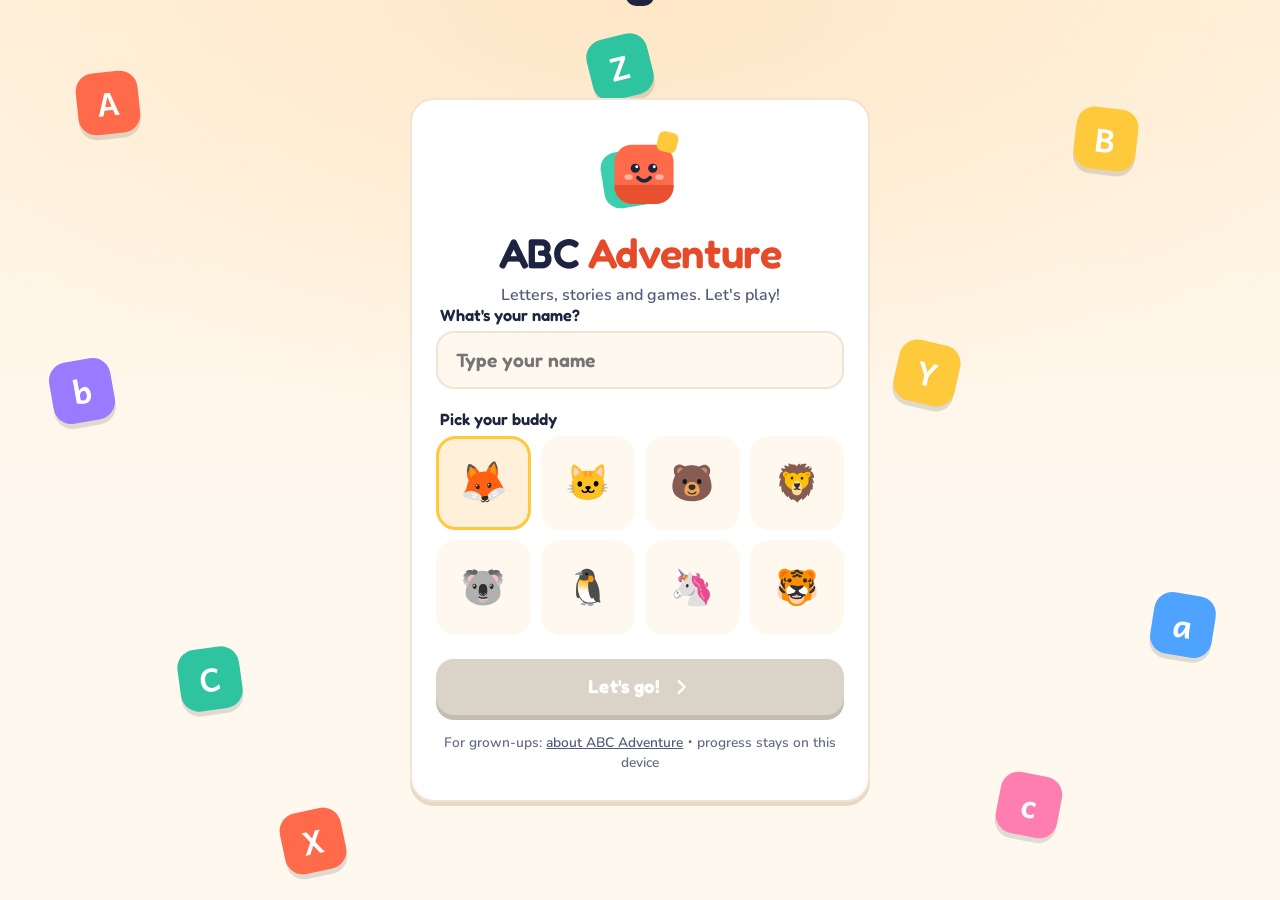
==== commit 57f6cc49: "Add files via upload" ====
--- a/abc/index.html
+++ b/abc/index.html
@@ -3,8 +3,8 @@
 <head>
 <meta charset="utf-8">
 <meta name="viewport" content="width=device-width,initial-scale=1,viewport-fit=cover">
-<title>ABC Adventure — free alphabet game for kids | Cute Learning Co.</title>
-<meta name="description" content="Learn the English alphabet with stories, sounds and six playful games. Free, in the browser, no sign-up and no ads.">
+<title>ABC Adventure — free learning games for kids | Cute Learning Co.</title>
+<meta name="description" content="Learn the English alphabet, numbers 1 to 20, colors and shapes, and play Simon Says. Free, in the browser, no sign-up and no ads.">
 <link rel="canonical" href="https://cutelearningco.com/abc/">
 <meta name="theme-color" content="#FFF8EF">
 <link rel="manifest" href="/abc/manifest.webmanifest">
@@ -12,19 +12,21 @@
 <link rel="apple-touch-icon" href="/apple-touch-icon.png">
 <meta name="apple-mobile-web-app-capable" content="yes">
 <meta name="apple-mobile-web-app-title" content="ABC Adventure">
-<meta property="og:type" content="website">
-<meta property="og:title" content="ABC Adventure — free alphabet game for kids">
-<meta property="og:description" content="26 letters, stories, sounds and six playful games. No sign-up, no ads.">
+<meta property="og:type" content="website"><meta property="og:site_name" content="Cute Learning Co."><meta property="og:locale" content="en_US">
+<meta property="og:title" content="ABC Adventure — free learning games for kids">
+<meta property="og:description" content="Letters, numbers, colors, shapes and Simon Says. No sign-up, no ads.">
 <meta property="og:url" content="https://cutelearningco.com/abc/">
-<meta property="og:image" content="https://cutelearningco.com/og-abc.jpg">
+<meta property="og:image" content="https://cutelearningco.com/og-abc.jpg"><meta property="og:image:width" content="1200"><meta property="og:image:height" content="630">
 <meta name="twitter:card" content="summary_large_image">
 <link rel="preload" href="/assets/fonts/fredoka.woff2" as="font" type="font/woff2" crossorigin>
 <link rel="preload" href="/assets/fonts/andika.woff2" as="font" type="font/woff2" crossorigin>
-<style>@font-face{font-family:Fredoka;src:url(/assets/fonts/fredoka.woff2) format("woff2");font-weight:400 700;font-display:swap;unicode-range:U+0020-007E,U+00A0,U+00A9,U+00B0,U+00C7,U+00D6,U+00DC,U+00E7,U+00F6,U+00FC,U+2013-201D,U+2022,U+2026,U+00D7,U+2190-2194,U+2713,U+20AC,U+20BA}@font-face{font-family:Fredoka;src:url(/assets/fonts/fredoka-ext.woff2) format("woff2");font-weight:400 700;font-display:swap;unicode-range:U+011E-011F,U+0130-0131,U+015E-015F}@font-face{font-family:Nunito;src:url(/assets/fonts/nunito.woff2) format("woff2");font-weight:400 800;font-display:swap;unicode-range:U+0020-007E,U+00A0,U+00A9,U+00B0,U+00C7,U+00D6,U+00DC,U+00E7,U+00F6,U+00FC,U+2013-201D,U+2022,U+2026,U+00D7,U+2190-2194,U+2713,U+20AC,U+20BA}@font-face{font-family:Nunito;src:url(/assets/fonts/nunito-ext.woff2) format("woff2");font-weight:400 800;font-display:swap;unicode-range:U+011E-011F,U+0130-0131,U+015E-015F}@font-face{font-family:Andika;src:url(/assets/fonts/andika.woff2) format("woff2");font-weight:700;font-display:swap}:root{--cream:#FFF8EF;--cream2:#FFF1E0;--paper:#fff;--ink:#1D2440;--ink2:#545C79;--ink3:#666D8A;--coral-t:#E64A2A;--line:#F0E4D3;--edge:#E7D8C2;--coral:#EC5130;--coral-d:#C63D1F;--sun:#FFC93C;--sun-d:#E0A400;--mint:#2EC4A0;--mint-d:#1A9C7E;--sky:#4DA3FF;--sky-d:#2A7EDC;--lilac:#9A7BFF;--lilac-d:#7556E3;--pink:#FF7EB0;--pink-d:#E0558B;--ok:#2EC4A0;--ok-bg:#E3F8F1;--bad:#FF6B4A;--bad-bg:#FFE9E3;--display:"Fredoka",ui-rounded,"Arial Rounded MT Bold",system-ui,sans-serif;--body:"Nunito",ui-rounded,system-ui,-apple-system,"Segoe UI",sans-serif;--letter:"Andika","Fredoka",ui-rounded,system-ui,sans-serif;--r:24px;--r-sm:16px;--ease:cubic-bezier(.2,.8,.2,1);--spring:cubic-bezier(.34,1.56,.64,1);--nav-h:76px}[data-theme=dark]{--cream:#11162A;--cream2:#161C34;--paper:#1C2340;--ink:#F3F4FB;--ink2:#B6BCD6;--ink3:#8990B0;--line:#2A3358;--edge:#0C1022;--ok-bg:#123A35;--bad-bg:#3D2026}.p0{--t:#FFE6DE;--s:#FF6B4A;--d:#D9452A}.p1{--t:#FFF2CC;--s:#FFB800;--d:#A87300}.p2{--t:#D9F6EE;--s:#2EC4A0;--d:#137A62}.p3{--t:#DDEEFF;--s:#4DA3FF;--d:#2A7EDC}.p4{--t:#ECE5FF;--s:#9A7BFF;--d:#7556E3}.p5{--t:#FFE3EF;--s:#FF7EB0;--d:#C2407A}[data-theme=dark] .p0{--t:#3A2220}[data-theme=dark] .p1{--t:#3A3018}[data-theme=dark] .p2{--t:#143632}[data-theme=dark] .p3{--t:#18294A}[data-theme=dark] .p4{--t:#272247}[data-theme=dark] .p5{--t:#3A1F30}*,*:before,*:after{box-sizing:border-box;margin:0;padding:0}html{-webkit-text-size-adjust:100%;touch-action:manipulation}body{min-height:100dvh;font:600 1rem/1.5 var(--body);color:var(--ink);background:var(--cream);overflow-x:hidden;-webkit-tap-highlight-color:transparent;-webkit-font-smoothing:antialiased}button{font:inherit;color:inherit;background:none;border:0;cursor:pointer;touch-action:manipulation}button:focus-visible,a:focus-visible,input:focus-visible{outline:3px solid var(--sky);outline-offset:3px;border-radius:14px}img{display:block}.art{width:1em;height:1em;object-fit:contain;flex:none;-webkit-user-select:none;user-select:none;-webkit-user-drag:none}.ie{display:inline-block;width:1.25em;height:1.25em;vertical-align:-.28em;margin:0 .06em}.vh{position:absolute;width:1px;height:1px;overflow:hidden;clip:rect(0 0 0 0);white-space:nowrap}h1,h2,h3,.disp{font-family:var(--display);font-weight:600;letter-spacing:-.01em;line-height:1.15}.btn{--c:var(--coral);--cd:var(--coral-d);display:inline-flex;align-items:center;justify-content:center;gap:10px;min-height:56px;padding:0 26px;border-radius:18px;background:var(--c);color:#fff;font:700 1.17rem/1 var(--display);letter-spacing:.01em;box-shadow:0 5px 0 var(--cd);transition:transform .12s var(--ease),box-shadow .12s var(--ease),filter .2s}.btn:hover{filter:brightness(1.04)}.btn:active{transform:translateY(4px);box-shadow:0 1px 0 var(--cd)}.btn:disabled{--c:#D9D3C8;--cd:#C4BCAE;cursor:not-allowed;filter:none}[data-theme=dark] .btn:disabled{--c:#323A5C;--cd:#262D4A;color:#8990b0}.btn .art{font-size:1.5rem}.btn--soft{--c:var(--paper);--cd:var(--edge);color:var(--ink);border:2px solid var(--line)}.btn--mint{--c:var(--mint);--cd:var(--mint-d);color:var(--ink)}.btn--sky{--c:var(--sky);--cd:var(--sky-d);color:var(--ink)}.btn--lilac{--c:var(--lilac);--cd:var(--lilac-d);color:var(--ink)}.btn--sun{--c:var(--sun);--cd:var(--sun-d);color:#3d2c00}.btn--wide{width:100%}.chip{display:inline-flex;align-items:center;gap:6px;height:38px;padding:0 12px 0 8px;border-radius:999px;background:var(--paper);border:2px solid var(--line);font:600 .98rem/1 var(--display)}.chip .art{font-size:1.3rem}.ibtn{display:grid;place-items:center;width:44px;height:44px;border-radius:14px;background:var(--paper);border:2px solid var(--line);box-shadow:0 3px 0 var(--edge);transition:transform .12s}.ibtn:active{transform:translateY(3px);box-shadow:0 0 0 var(--edge)}.ibtn svg{width:22px;height:22px}.card{background:var(--paper);border:2px solid var(--line);border-radius:var(--r);box-shadow:0 4px 0 var(--edge)}.back{display:inline-flex;align-items:center;gap:6px;height:44px;padding:0 16px 0 10px;border-radius:14px;background:var(--paper);border:2px solid var(--line);box-shadow:0 3px 0 var(--edge);font:600 1rem/1 var(--display);color:var(--ink2)}.back svg{width:20px;height:20px}.back:active{transform:translateY(3px);box-shadow:none}.label{display:flex;align-items:center;gap:8px;margin:30px 0 14px;font:600 1.2rem/1.2 var(--display);color:var(--ink)}.label .art{font-size:1.5rem}.bar{height:14px;border-radius:99px;background:var(--cream2);overflow:hidden;box-shadow:inset 0 2px #0000000d}.bar i{display:block;height:100%;width:0;border-radius:inherit;background:linear-gradient(90deg,var(--sun),var(--coral));transition:width .8s var(--ease)}.top{position:sticky;top:0;z-index:30;display:flex;align-items:center;gap:8px;padding:10px max(14px,calc((100vw - 1040px)/2)) 10px;background:color-mix(in srgb,var(--cream) 86%,transparent);backdrop-filter:blur(14px);-webkit-backdrop-filter:blur(14px)}.brand{text-decoration:none;color:inherit;display:flex;align-items:center;gap:10px;margin-right:auto;font:600 1.3rem/1 var(--display);white-space:nowrap}.brand svg{width:40px;height:40px;flex:none}.brand b{color:var(--coral-t);font-weight:700}.top .chip{height:40px}.me{display:flex;align-items:center;justify-content:center;width:44px;height:44px;border-radius:50%;background:var(--paper);border:2px solid var(--line);box-shadow:0 3px 0 var(--edge)}.me .art{font-size:1.75rem}main{max-width:1040px;margin:0 auto;padding:8px 14px calc(var(--nav-h) + 40px)}.screen{display:none}.screen.on{display:block;animation:enter .45s var(--ease) both}@keyframes enter{0%{opacity:0;transform:translateY(14px)}}.nav{position:fixed;left:50%;bottom:max(12px,env(safe-area-inset-bottom));z-index:40;display:flex;gap:4px;padding:6px;transform:translate(-50%);border-radius:24px;background:var(--paper);border:2px solid var(--line);box-shadow:0 12px 30px -10px #1d244040,0 4px 0 var(--edge)}.nav button{display:flex;flex-direction:column;align-items:center;gap:2px;min-width:86px;padding:8px 10px 6px;border-radius:18px;font:600 .82rem/1 var(--display);color:var(--ink3);transition:background .2s,color .2s}.nav .art{font-size:1.75rem;transition:transform .3s var(--spring)}.nav button[aria-current=page]{background:var(--cream2);color:var(--ink)}.nav button[aria-current=page] .art{transform:translateY(-2px) scale(1.08)}body.play .nav,body.welcome .nav,body.welcome .top{display:none}.wel{position:fixed;top:0;right:0;bottom:0;left:0;z-index:60;display:grid;place-items:center;padding:20px;overflow:auto;background:radial-gradient(120% 80% at 50% 0%,#FFE7C7 0%,transparent 60%),linear-gradient(180deg,#fff3e0,#fff8ef 60%)}[data-theme=dark] .wel{background:radial-gradient(120% 80% at 50% 0%,#2A2550 0%,transparent 60%),var(--cream)}body:not(.welcome) .wel{display:none}.float{position:absolute;top:0;right:0;bottom:0;left:0;overflow:hidden;pointer-events:none}.float span{position:absolute;display:grid;place-items:center;width:62px;height:62px;border-radius:18px;font:600 2rem/1 var(--letter);color:#fff;box-shadow:0 5px #0000001f;animation:bob 6s ease-in-out infinite}@keyframes bob{50%{transform:translateY(-14px) rotate(var(--r2,6deg))}}.wel__box{position:relative;width:min(460px,100%);padding:30px 24px 26px;text-align:center}.wel__box>svg{width:86px;height:86px;margin:0 auto 6px}.wel h1{font-size:clamp(2rem,7vw,2.6rem)}.wel h1 b{color:var(--coral-t);font-weight:600}.wel p.sub{margin-top:6px;color:var(--ink2)}.field{margin-top:22px;text-align:left}.field>span{display:block;margin:0 0 8px 4px;font:600 1.02rem/1 var(--display)}.input{width:100%;height:58px;padding:0 18px;border-radius:18px;border:2px solid var(--line);background:var(--cream);font:600 1.2rem/1 var(--display);color:var(--ink);transition:border-color .2s,box-shadow .2s}.input:focus{outline:0;border-color:var(--sky);box-shadow:0 0 0 4px color-mix(in srgb,var(--sky) 25%,transparent)}.buddies{display:grid;grid-template-columns:repeat(4,1fr);gap:10px}.buddy{aspect-ratio:1;display:grid;place-items:center;border-radius:20px;background:var(--cream);border:3px solid transparent;transition:transform .2s var(--spring),border-color .2s,background .2s}.buddy .art{font-size:2.6rem;transition:transform .3s var(--spring)}.buddy[aria-checked=true]{background:#fff0da;border-color:var(--sun)}[data-theme=dark] .buddy[aria-checked=true]{background:#3a3018}.buddy[aria-checked=true] .art{transform:scale(1.12) rotate(-6deg)}.who{display:flex;flex-wrap:wrap;gap:8px;justify-content:center;margin-top:18px}.who button{display:flex;align-items:center;gap:8px;height:46px;padding:0 16px 0 8px;border-radius:999px;background:var(--cream);border:2px solid var(--line);font:600 1rem/1 var(--display)}.who .art{font-size:1.7rem}.wel .btn{margin-top:24px}.wel__foot{margin-top:18px;font-size:.86rem;color:var(--ink3)}.wel__foot a{color:var(--ink2)}.hello{position:relative;display:flex;align-items:center;gap:16px;padding:20px;overflow:hidden;color:#fff;background:linear-gradient(135deg,#6a4df0,#2f6fd0);border:0;box-shadow:0 6px #3b2fa8}.hello:after{content:"";position:absolute;right:-40px;top:-60px;width:220px;height:220px;border-radius:50%;background:#ffffff1f}.hello__av{display:grid;place-items:center;width:78px;height:78px;flex:none;border-radius:24px;background:#ffffff38}.hello__av .art{font-size:3.1rem}.hello h2{font-size:1.6rem}.hello__lv{display:flex;align-items:center;gap:6px;margin:2px 0 10px;font:600 .98rem/1.2 var(--display);opacity:.95}.hello__lv .art{font-size:1.2rem}.hello .bar{background:#ffffff40;box-shadow:none}.hello__xp{margin-top:6px;font-size:.86rem;opacity:.9}.hello>div:nth-child(2){flex:1;min-width:0;position:relative;z-index:1}.daily{display:flex;align-items:center;gap:14px;width:100%;margin-top:16px;padding:14px 16px;text-align:left;background:linear-gradient(135deg,#ffd25e,#ff9f45);border:0;box-shadow:0 5px #e08a2e;color:#3d2600;transition:transform .15s}.daily:active{transform:translateY(3px);box-shadow:0 2px #e08a2e}.daily .art{font-size:2.9rem}.daily small{display:block;font:700 .78rem/1 var(--display);letter-spacing:.06em;text-transform:uppercase;opacity:.75}.daily b{display:block;margin-top:4px;font:600 1.25rem/1.15 var(--display)}.daily em{margin-left:auto;padding:8px 12px;border-radius:999px;background:#ffffff8c;font:600 .85rem/1 var(--display);font-style:normal;white-space:nowrap}.daily.done{background:linear-gradient(135deg,#7be0c3,#2ec4a0);box-shadow:0 5px #1a9c7e;color:#063a2d}.modes{display:grid;grid-template-columns:repeat(3,1fr);gap:14px}.mode{position:relative;display:flex;flex-direction:column;align-items:flex-start;gap:4px;min-height:168px;padding:18px;border-radius:var(--r);text-align:left;color:var(--ink);background:var(--s);box-shadow:0 6px color-mix(in srgb,var(--s) 60%,#1D2440);overflow:hidden;transition:transform .15s var(--ease)}.mode:before{content:"";position:absolute;right:-30px;bottom:-40px;width:150px;height:150px;border-radius:50%;background:#ffffff24}.mode:hover{transform:translateY(-2px)}.mode:active{transform:translateY(4px);box-shadow:0 2px color-mix(in srgb,var(--s) 60%,#1D2440)}.mode .art{position:relative;font-size:3.4rem;margin-bottom:auto;filter:drop-shadow(0 4px 0 rgba(0,0,0,.12))}.mode b{position:relative;margin-top:14px;font:600 1.3rem/1.1 var(--display)}.mode span{position:relative;font-size:.94rem;font-weight:700;line-height:1.3}.mode i{position:absolute;top:14px;right:14px;padding:5px 9px;border-radius:999px;background:#ffffff8c;font:600 .72rem/1 var(--display);font-style:normal;letter-spacing:.06em}.stats{display:grid;grid-template-columns:repeat(4,1fr);gap:12px}.stat{padding:16px 10px;text-align:center}.stat .art{font-size:1.9rem;margin:0 auto 6px}.stat b{display:block;font:600 1.6rem/1 var(--display)}.stat span{display:block;margin-top:4px;font-size:.82rem;color:var(--ink2)}.minis{display:grid;grid-template-columns:repeat(13,1fr);gap:8px}.mini{position:relative;display:flex;flex-direction:column;align-items:center;gap:2px;padding:8px 2px 6px;border-radius:16px;background:var(--t);border:2px solid transparent;transition:transform .15s var(--spring)}.mini:hover{transform:translateY(-3px)}.mini b{font:700 1.45rem/1 var(--letter);color:var(--d)}.mini .art{font-size:1.5rem}.done-dot{position:absolute;top:-6px;right:-6px;width:22px;height:22px;border-radius:50%;background:var(--mint);border:2px solid var(--paper);display:grid;place-items:center}.done-dot svg{width:12px;height:12px}.ph{display:flex;align-items:center;gap:12px;margin:6px 0 18px}.ph h2{font-size:clamp(1.5rem,4.6vw,2rem)}.ph .grow{flex:1}.letters{display:grid;grid-template-columns:repeat(auto-fill,minmax(108px,1fr));gap:12px}.lt{position:relative;display:flex;flex-direction:column;align-items:center;gap:4px;padding:14px 6px 12px;border-radius:22px;background:var(--t);box-shadow:0 4px color-mix(in srgb,var(--s) 35%,transparent);transition:transform .15s var(--spring)}.lt:hover{transform:translateY(-3px) rotate(-1deg)}.lt:active{transform:translateY(3px)}.lt b{font:700 2.5rem/1 var(--letter);color:var(--d)}.lt .art{font-size:2.3rem}.lt span{font-size:.84rem;color:var(--ink2)}.lt .stars3{position:absolute;top:8px;left:8px;display:flex;gap:1px}.stars3 .art{font-size:.9rem}.stars3 .off{filter:grayscale(1);opacity:.28}.lhead{display:flex;align-items:center;gap:10px;margin-bottom:14px}.lhead .grow{flex:1}.hero{position:relative;display:grid;grid-template-columns:1fr auto;align-items:center;gap:10px;padding:26px 28px;border-radius:32px;background:var(--t);overflow:hidden;box-shadow:0 6px color-mix(in srgb,var(--s) 40%,transparent)}.hero:before{content:"";position:absolute;left:-60px;bottom:-90px;width:260px;height:260px;border-radius:50%;background:var(--s);opacity:.12}.hero__l{position:relative;display:flex;align-items:baseline;gap:10px;font-family:var(--letter);font-weight:700;color:var(--d);line-height:.9}.hero__l b{font-size:clamp(7rem,26vw,11rem)}.hero__l span{font-size:clamp(5rem,18vw,8rem);opacity:.75}.hero__art{position:relative;font-size:clamp(6rem,22vw,10rem);filter:drop-shadow(0 10px 0 rgba(0,0,0,.08));animation:bob 5s ease-in-out infinite}.hero .btn{position:relative;grid-column:1 / -1;justify-self:start;--c:var(--d);--cd:color-mix(in srgb,var(--d) 70%,#000)}.hero.p1 .btn{--c:var(--sun);--cd:var(--sun-d);color:#3d2c00}.two{display:grid;grid-template-columns:1fr 1fr;gap:14px;margin-top:16px}.phon{display:flex;align-items:center;gap:16px;padding:18px}.phon__s{display:grid;place-items:center;width:74px;height:74px;flex:none;border-radius:22px;background:var(--t);font:700 1.8rem/1 var(--letter);color:var(--d)}.phon small,.words small{display:block;font:700 .74rem/1 var(--display);letter-spacing:.08em;text-transform:uppercase;color:var(--ink3)}.phon b{display:block;margin:6px 0 2px;font:600 1.3rem/1.15 var(--display)}.phon p{font-size:.9rem;color:var(--ink2);line-height:1.35}.phon .spk{margin-left:auto}.spk{display:grid;place-items:center;width:48px;height:48px;flex:none;border-radius:16px;background:var(--cream2);color:var(--ink2);transition:transform .15s var(--spring),background .2s}.spk svg{width:24px;height:24px}.spk:active{transform:scale(.9)}.words{display:grid;grid-template-columns:repeat(4,1fr);gap:12px;margin-top:16px}.word{display:flex;flex-direction:column;align-items:center;gap:10px;padding:18px 10px 14px;text-align:center;transition:transform .15s var(--spring)}.word:active{transform:scale(.96)}.word .art{font-size:3.4rem}.word b{display:block;margin-top:4px;font:600 1.15rem/1.15 var(--display)}.word b em{font-style:normal;color:var(--coral)}.story{margin-top:16px;padding:22px 22px 18px}.story h3{display:flex;align-items:center;gap:8px;font-size:1.25rem}.story h3 .art{font-size:1.6rem}.story p{margin:10px 0 14px;font:600 1.12rem/1.65 var(--body);color:var(--ink)}.learn-cta{margin-top:18px}.mhud small,.whud small{display:block;margin-top:4px;font:700 .7rem/1 var(--display);letter-spacing:.08em;color:var(--ink3);text-transform:uppercase}.btn.no{animation:shake .35s;--c:var(--bad-bg);color:var(--coral-d)}.phon small,.phon b,.phon p{display:block}.pager{display:flex;justify-content:space-between;gap:12px;margin-top:18px}.qtop{display:flex;align-items:center;gap:10px;margin-bottom:16px}.dots{display:flex;gap:8px;margin:0 auto}.dots i{width:14px;height:14px;border-radius:50%;background:var(--line);transition:all .3s var(--spring)}.dots i.on{width:34px;border-radius:99px;background:var(--sky)}.dots i.ok{background:var(--ok)}.dots i.bad{background:var(--bad)}.qcard{display:flex;flex-direction:column;align-items:center;gap:12px;padding:26px 20px;text-align:center}.qcard .art{font-size:6.5rem;animation:pop .5s var(--spring)}@keyframes pop{0%{transform:scale(.4);opacity:0}}.qcard h2{font-size:clamp(1.35rem,4.4vw,1.8rem)}.qcard .hint{display:inline-flex;align-items:center;gap:6px;padding:6px 14px;border-radius:999px;background:var(--cream2);font:600 .92rem/1 var(--display);color:var(--ink2)}.qcard .hint b{font:700 1.15rem/1 var(--letter);color:var(--coral-d)}.choices{display:grid;grid-template-columns:1fr 1fr;gap:12px;margin-top:16px}.choice{display:flex;align-items:center;gap:12px;min-height:76px;padding:12px 16px;border-radius:20px;background:var(--paper);border:2px solid var(--line);box-shadow:0 4px 0 var(--edge);text-align:left;font:600 1.15rem/1.15 var(--display);transition:transform .12s,background .2s,border-color .2s}.choice .art{font-size:2.4rem}.choice:not(:disabled):hover{border-color:var(--sky)}.choice:not(:disabled):active{transform:translateY(3px);box-shadow:0 1px 0 var(--edge)}.choice.ok{background:var(--ok-bg);border-color:var(--ok);box-shadow:0 4px 0 var(--ok);animation:yay .5s var(--spring)}.choice.bad{background:var(--bad-bg);border-color:var(--bad);box-shadow:0 4px 0 var(--bad);animation:shake .4s}.choice:disabled{cursor:default}@keyframes yay{40%{transform:scale(1.05)}}@keyframes shake{25%{transform:translate(-7px)}75%{transform:translate(7px)}}.fb{display:flex;align-items:center;justify-content:center;gap:8px;min-height:54px;margin-top:14px;padding:12px 16px;border-radius:18px;font:600 1.15rem/1.2 var(--display);opacity:0;transform:translateY(6px);transition:all .25s var(--ease)}.fb.ok,.fb.bad{opacity:1;transform:none}.fb.ok{background:var(--ok-bg);color:#0e6b55}.fb.bad{background:var(--bad-bg);color:#a33416}[data-theme=dark] .fb.ok{color:#7be7c9}[data-theme=dark] .fb.bad{color:#ffb09c}.fb .art{font-size:1.6rem}.next{display:none;margin-top:14px}.next.show{display:flex}.hud{display:grid;grid-template-columns:auto 1fr auto;align-items:center;gap:14px;padding:12px 16px;margin-bottom:12px}.ring{position:relative;width:64px;height:64px}.ring svg{width:64px;height:64px;transform:rotate(-90deg)}.ring circle{fill:none;stroke-width:6}.ring .bg{stroke:var(--line)}.ring .fg{stroke:var(--mint);stroke-linecap:round;transition:stroke .3s}.ring b{position:absolute;top:0;right:0;bottom:0;left:0;display:grid;place-items:center;font:600 1.35rem/1 var(--display)}.hud .score{text-align:center}.hud .score b{display:block;font:600 2rem/1 var(--display)}.hud small{display:block;font:700 .7rem/1 var(--display);letter-spacing:.08em;color:var(--ink3);text-transform:uppercase}.hearts{display:flex;gap:2px;justify-content:center}.hearts .art{font-size:1.6rem;transition:transform .3s,filter .3s}.hearts .off{filter:grayscale(1);opacity:.25;transform:scale(.8)}.combo{display:flex;align-items:center;justify-content:center;gap:8px;min-height:44px;margin-bottom:12px;padding:8px 14px;border-radius:16px;background:var(--cream2);font:600 1rem/1.2 var(--display);color:var(--ink2);transition:all .3s}.combo.x2{background:#fff0c7;color:#8a5a00}.combo.x3{background:#ffe0d6;color:#b2361a}.combo.x4{background:linear-gradient(90deg,#c9b8ff,#ffc2da);color:var(--ink);animation:yay .6s}.combo .art{font-size:1.4rem}.spop{position:fixed;z-index:80;pointer-events:none;font:600 1.6rem/1 var(--display);color:var(--mint);text-shadow:0 2px 0 #fff;animation:spop .9s var(--ease) forwards}@keyframes spop{to{transform:translate(-50%,-70px);opacity:0}}.mhud{display:grid;grid-template-columns:repeat(4,1fr);gap:10px;margin-bottom:14px}.mhud div{padding:10px;text-align:center}.mhud b{display:block;font:600 1.4rem/1 var(--display)}.mgrid{display:grid;grid-template-columns:repeat(4,1fr);gap:12px;max-width:620px;margin:0 auto;perspective:900px}.mc{position:relative;aspect-ratio:3/3.6;border-radius:20px;transform-style:preserve-3d;transition:transform .5s var(--spring)}.mc.flip,.mc.match{transform:rotateY(180deg)}.mc>span{position:absolute;top:0;right:0;bottom:0;left:0;display:grid;place-items:center;border-radius:20px;backface-visibility:hidden;-webkit-backface-visibility:hidden}.mc .back-f{background:var(--lilac);box-shadow:0 5px 0 var(--lilac-d);background-image:radial-gradient(circle at 25% 25%,rgba(255,255,255,.22) 0 9%,transparent 10%),radial-gradient(circle at 75% 70%,rgba(255,255,255,.16) 0 13%,transparent 14%)}.mc .back-f svg{width:46%;height:auto;opacity:.95}.mc .front-f{transform:rotateY(180deg);background:var(--paper);border:2px solid var(--line);box-shadow:0 5px 0 var(--edge)}.mc .front-f b{font:700 3.2rem/1 var(--letter);color:var(--lilac-d)}.mc .front-f .art{font-size:3.4rem}.mc.match .front-f{background:var(--ok-bg);border-color:var(--ok);box-shadow:0 5px 0 var(--ok);animation:yay .5s .3s}.whud{display:grid;grid-template-columns:1fr auto 1fr;align-items:center;gap:10px;padding:12px 16px;margin-bottom:12px}.whud>div:last-child{text-align:right}.whud b{font:600 1.5rem/1 var(--display)}.wstage{display:flex;flex-direction:column;align-items:center;gap:12px;padding:24px 16px}.wstage .art{font-size:6rem}.wstage h2{display:flex;align-items:center;gap:10px;font-size:1.4rem}.blanks{display:flex;flex-wrap:wrap;justify-content:center;gap:8px}.blank{display:grid;place-items:center;width:clamp(38px,9vw,54px);height:clamp(48px,11vw,64px);border-radius:14px;border:3px dashed var(--line);font:700 clamp(1.6rem,6vw,2.3rem)/1 var(--letter);color:var(--ink)}.blank.fill{border:3px solid var(--mint);background:var(--ok-bg);animation:pop .3s var(--spring)}.blank.cur{border-color:var(--sky);border-style:solid}.tiles{display:flex;flex-wrap:wrap;justify-content:center;gap:10px;margin-top:16px}.tile{display:grid;place-items:center;width:clamp(50px,13vw,66px);height:clamp(54px,14vw,70px);border-radius:18px;background:var(--sun);box-shadow:0 5px 0 var(--sun-d);font:700 clamp(1.7rem,6.6vw,2.4rem)/1 var(--letter);color:#3d2c00;transition:transform .12s,opacity .2s}.tile:active{transform:translateY(4px);box-shadow:0 1px 0 var(--sun-d)}.tile.used{opacity:.25;pointer-events:none;transform:scale(.9)}.tile.no{animation:shake .35s;background:#ffb3a1;box-shadow:0 5px 0 var(--coral-d)}.cstat{flex:1;text-align:center;font:600 1.1rem/1.2 var(--display)}.ctitle{display:flex;align-items:center;gap:8px;margin:18px 0 10px;font:700 .8rem/1 var(--display);letter-spacing:.08em;text-transform:uppercase;color:var(--ink3)}.cgrid{display:grid;grid-template-columns:repeat(6,1fr);gap:10px}.cc{display:grid;place-items:center;aspect-ratio:1;border-radius:20px;font:700 clamp(1.9rem,7vw,3rem)/1 var(--letter);transition:transform .15s var(--spring),opacity .3s}.cc.up{background:var(--sky-d);color:#fff;box-shadow:0 5px #1d5fb0}.cc.lo{background:var(--paper);color:var(--sky-d);border:2px solid var(--line);box-shadow:0 5px 0 var(--edge)}.cc.sel{transform:translateY(-6px) scale(1.06);background:var(--sun);color:#3d2c00;box-shadow:0 8px 0 var(--sun-d)}.cc.got{opacity:.35;transform:scale(.9);background:var(--ok-bg);color:var(--mint-d);box-shadow:none;border-color:transparent;pointer-events:none}.cc.no{animation:shake .35s;border-color:var(--bad)}.res{max-width:520px;margin:10px auto 0;padding:30px 22px 24px;text-align:center}#rArt .art{font-size:7rem;margin:0 auto;animation:pop .6s var(--spring)}.res h2{margin-top:10px;font-size:clamp(1.7rem,6vw,2.2rem)}.res p{margin-top:4px;color:var(--ink2)}.rstars{display:flex;justify-content:center;gap:8px;margin:18px 0 8px}.rstars .art{font-size:3rem;animation:pop .5s var(--spring) both}.rstars .art:nth-child(2){animation-delay:.15s}.rstars .art:nth-child(3){animation-delay:.3s}.rstars .off{filter:grayscale(1);opacity:.22}.xp{display:inline-flex;align-items:center;gap:6px;padding:8px 16px;border-radius:999px;background:#fff0c7;color:#8a5a00;font:600 1.1rem/1 var(--display)}[data-theme=dark] .xp{background:#3a3018;color:#ffd66b}.xp .art{font-size:1.3rem}.rgrid{display:grid;grid-template-columns:repeat(3,1fr);gap:10px;margin:20px 0}.rgrid div{padding:12px 6px;border-radius:18px;background:var(--cream2)}.rgrid b{display:block;font:600 1.5rem/1 var(--display)}.rgrid span{display:block;margin-top:4px;font-size:.8rem;color:var(--ink2)}.racts{display:grid;grid-template-columns:1fr 1fr;gap:12px}.racts .btn{padding:0 12px}.lvcard{display:flex;align-items:center;gap:16px;padding:22px;color:#3d2600;background:linear-gradient(135deg,#ffd25e,#ff9f45);border:0;box-shadow:0 6px #e08a2e}#tfArt .art{font-size:4rem}.lvcard h2{font-size:1.5rem}.lvcard p{margin:2px 0 10px;font-size:.92rem;opacity:.85}.lvcard .bar{background:#ffffff73}.lvcard>div{flex:1}.badges{display:grid;grid-template-columns:repeat(auto-fill,minmax(150px,1fr));gap:12px}.badge{padding:16px 12px;text-align:center}.badge .art{font-size:2.8rem;margin:0 auto 8px}.badge b{display:block;font:600 1.02rem/1.2 var(--display)}.badge span{display:block;margin-top:3px;font-size:.8rem;line-height:1.3;color:var(--ink2)}.badge.off .art{filter:grayscale(1);opacity:.3}.badge.off b{color:var(--ink3)}.badge.on{background:linear-gradient(180deg,#FFF6DC,var(--paper));border-color:#ffe29a}[data-theme=dark] .badge.on{background:linear-gradient(180deg,#3A3018,var(--paper));border-color:#5e4c1e}.rows{padding:6px}.row{display:flex;align-items:center;gap:12px;padding:12px;border-radius:16px}.row+.row{border-top:2px solid var(--line);border-radius:0}.row.me-row{background:var(--cream2);border-radius:16px}.row .rk{width:36px;text-align:center;font:600 1.1rem/1 var(--display);color:var(--ink3)}.row .rk .art{font-size:1.8rem;margin:0 auto}.row .av{font-size:2.2rem}.row .nm{flex:1;min-width:0}.row .nm b{display:block;font:600 1.08rem/1.2 var(--display);overflow:hidden;text-overflow:ellipsis;white-space:nowrap}.row .nm span{font-size:.82rem;color:var(--ink2)}.row .sc{text-align:right;font:600 1.1rem/1.1 var(--display)}.row .sc span{display:block;font:600 .78rem/1.2 var(--body);color:var(--ink3)}.empty{padding:22px;text-align:center;color:var(--ink2)}.grown{display:flex;align-items:center;gap:14px;width:100%;margin-top:26px;padding:18px;text-align:left}.grown .art{font-size:2.4rem}.grown b{display:block;font:600 1.15rem/1.2 var(--display)}.grown span{font-size:.9rem;color:var(--ink2)}.grown svg{margin-left:auto;width:22px;height:22px;color:var(--ink3)}.maphead{padding:20px 22px;color:#fff;background:linear-gradient(135deg,#12775f,#2066c2);border:0;box-shadow:0 6px #154e7a}.maphead h2{display:flex;align-items:center;gap:10px;font-size:1.6rem}.maphead h2 .art{font-size:2rem}.maphead p{margin:4px 0 12px;opacity:.92}.maphead .bar{background:#ffffff47}.trail{position:relative;margin:24px auto 0;max-width:560px}.trail>svg{position:absolute;top:0;right:0;bottom:0;left:0;width:100%;height:100%;overflow:visible}.trail path{fill:none;stroke-linecap:round;stroke-linejoin:round}:root{--road:#F2DFC2;--road2:#FFF3E2}[data-theme=dark]{--road:#262E50;--road2:#2E3760}.stop{position:absolute;display:flex;flex-direction:column;align-items:center;transform:translate(-50%,-50%)}.stop button{position:relative;display:grid;place-items:center;width:74px;height:74px;border-radius:50%;background:var(--paper);border:4px solid var(--t);box-shadow:0 5px color-mix(in srgb,var(--s) 45%,transparent);transition:transform .2s var(--spring)}.stop button:hover{transform:scale(1.07)}.stop b{font:700 1.9rem/1 var(--letter);color:var(--d)}.stop .art{position:absolute;right:-10px;bottom:-6px;font-size:1.9rem}.stop.done button{background:var(--d);border-color:var(--paper)}.stop.done b{color:#fff}.stop.p1.done button{background:var(--sun)}.stop.p1.done b{color:#3d2c00}.stop .stars3{margin-top:6px}.stop.here button{animation:here 1.6s ease-in-out infinite}@keyframes here{50%{box-shadow:0 5px color-mix(in srgb,var(--s) 45%,transparent),0 0 0 12px color-mix(in srgb,var(--s) 22%,transparent)}}.pin{position:absolute;z-index:2;font-size:2.6rem;transform:translate(-50%,-115%);animation:bob 2.4s ease-in-out infinite;pointer-events:none}.deco{position:absolute;font-size:2.2rem;opacity:.9;pointer-events:none;transform:translate(-50%,-50%)}.rep-h{display:flex;align-items:center;gap:14px;padding:20px}.rep-h .art{font-size:3rem}.rep-h h2{font-size:1.5rem}.rep-h p{font-size:.9rem;color:var(--ink2)}.rep-h .seg{margin-left:auto}.seg{display:inline-flex;padding:4px;border-radius:14px;background:var(--cream2)}.seg button{height:36px;padding:0 14px;border-radius:11px;font:600 .9rem/1 var(--display);color:var(--ink2)}.seg button[aria-pressed=true]{background:var(--paper);color:var(--ink);box-shadow:0 2px 0 var(--edge)}.rstats{display:grid;grid-template-columns:repeat(4,1fr);gap:12px;margin-top:16px}.rstats div{padding:16px 12px}.rstats b{display:block;font:600 1.45rem/1.1 var(--display)}.rstats span{display:block;margin-top:4px;font-size:.82rem;color:var(--ink2)}.mastery{padding:14px 18px}.mrow{display:grid;grid-template-columns:34px 1fr 64px;align-items:center;gap:12px;padding:6px 0}.mrow b{font:700 1.3rem/1 var(--letter)}.mrow .bar{height:12px}.mrow .bar i{background:linear-gradient(90deg,var(--mint),var(--sky))}.mrow .stars3{justify-content:flex-end}.focus{padding:18px}.frow{display:grid;grid-template-columns:120px 1fr 40px;align-items:center;gap:12px;padding:8px 0;font:600 1rem/1 var(--display)}.frow .bar i{background:linear-gradient(90deg,var(--sun),var(--coral))}.note{margin-top:12px;padding:12px 14px;border-radius:14px;background:var(--cream2);font-size:.9rem;color:var(--ink2)}.set{padding:6px 18px}.srow{display:flex;align-items:center;gap:14px;padding:14px 0}.srow+.srow{border-top:2px solid var(--line)}.srow .art{font-size:1.8rem}.srow div{flex:1}.srow b{display:block;font:600 1.05rem/1.2 var(--display)}.srow span{font-size:.86rem;color:var(--ink2)}.sw{position:relative;width:58px;height:34px;flex:none;border-radius:99px;background:var(--line);transition:background .2s}.sw:after{content:"";position:absolute;top:4px;left:4px;width:26px;height:26px;border-radius:50%;background:#fff;box-shadow:0 2px 4px #0003;transition:transform .25s var(--spring)}.sw[aria-checked=true]{background:var(--mint)}.sw[aria-checked=true]:after{transform:translate(24px)}.danger{color:var(--coral-d)}.ov{position:fixed;top:0;right:0;bottom:0;left:0;z-index:90;display:grid;place-items:center;padding:20px;background:#11162a8c;backdrop-filter:blur(6px);-webkit-backdrop-filter:blur(6px);opacity:0;visibility:hidden;transition:opacity .25s,visibility .25s}.ov.open{opacity:1;visibility:visible}.modal{width:min(440px,100%);padding:28px 22px 22px;text-align:center;transform:scale(.9) translateY(10px);transition:transform .35s var(--spring)}.ov.open .modal{transform:none}.modal>.art,#lvArt .art{font-size:5rem;margin:0 auto 8px}.modal h2{font-size:1.6rem}.modal p{margin:6px 0 18px;color:var(--ink2)}.gate-q{margin:4px 0 16px;font:600 2.2rem/1 var(--display)}.gate-a{display:grid;grid-template-columns:repeat(3,1fr);gap:10px}.gate-a .btn{padding:0;font-size:1.4rem}.modal .link{margin-top:14px;font:600 .95rem/1 var(--display);color:var(--ink3)}.cd{position:fixed;top:0;right:0;bottom:0;left:0;z-index:95;display:grid;place-items:center;background:#11162a99;-webkit-backdrop-filter:blur(6px);backdrop-filter:blur(6px);opacity:0;visibility:hidden;transition:opacity .2s}.cd.open{opacity:1;visibility:visible}.cd div{text-align:center;color:#fff}.cd small{display:block;font:600 1.3rem/1 var(--display);opacity:.9}.cd b{display:block;font:600 9rem/1 var(--display);text-shadow:0 8px 0 rgba(0,0,0,.2)}.cd b.go{animation:cdpop .9s var(--spring)}@keyframes cdpop{0%{transform:scale(2.2);opacity:0}}.toast{position:fixed;left:50%;top:14px;z-index:99;display:flex;align-items:center;gap:10px;max-width:min(92vw,460px);padding:10px 18px 10px 10px;border-radius:20px;background:var(--ink);color:#fff;font:600 1rem/1.25 var(--display);box-shadow:0 14px 30px -10px #0006;transform:translate(-50%,-140%);transition:transform .45s var(--spring)}[data-theme=dark] .toast{background:#f3f4fb;color:var(--ink)}[data-theme=dark] .toast{color:#1d2440}.toast.show{transform:translate(-50%)}.toast .art{font-size:2rem}.fx{position:fixed;top:0;right:0;bottom:0;left:0;z-index:98;pointer-events:none;overflow:hidden}.fx i{position:absolute;top:-20px;width:10px;height:16px;border-radius:3px;animation:fall var(--d) cubic-bezier(.25,.6,.4,1) forwards}@keyframes fall{to{transform:translate(var(--x),105vh) rotate(var(--rot));opacity:.9}}.trace{width:min(400px,100%);padding:20px;text-align:center}.trace h2{font-size:1.35rem;margin-bottom:12px}.trace canvas{width:100%;max-width:320px;aspect-ratio:1;border-radius:24px;background:var(--cream);border:2px dashed var(--line);touch-action:none;cursor:crosshair}.trace .row2{display:grid;grid-template-columns:1fr 1.6fr;gap:10px;margin-top:14px}.cert{width:min(560px,100%);padding:34px 26px 24px;text-align:center;background:linear-gradient(180deg,#fff9ec,#fff);border:3px solid #FFD66B;box-shadow:0 8px #e8b93b}.cert>.art{font-size:5rem;margin:0 auto}.cert small{display:block;margin-top:6px;font:700 .8rem/1 var(--display);letter-spacing:.14em;text-transform:uppercase;color:#b4882a}.cert h2{margin:8px 0 2px;font-size:1.9rem;color:#1d2440}.cert .nm{display:flex;align-items:center;justify-content:center;gap:10px;margin:12px 0;font:600 2.2rem/1.1 var(--display);color:var(--coral)}.cert p{color:#5b6380}.cert .abc{display:flex;flex-wrap:wrap;justify-content:center;gap:5px;margin:16px 0}.cert .abc span{display:grid;place-items:center;width:30px;height:30px;border-radius:8px;background:#fff0c7;font:700 1.05rem/1 var(--letter);color:#8a5a00}.cert .row2{display:grid;grid-template-columns:1fr 1.6fr;gap:10px;margin-top:16px}@media (max-width:760px){.modes{grid-template-columns:1fr 1fr}.minis{grid-template-columns:repeat(7,1fr)}.stats,.rstats,.words{grid-template-columns:1fr 1fr}.two{grid-template-columns:1fr}}@media (max-width:480px){.brand span{display:none}.top{gap:6px}.chip{padding:0 10px 0 6px}.hello{padding:16px}.hello__av{width:64px;height:64px}.hello__av .art{font-size:2.5rem}.hello h2{font-size:1.35rem}.mode{min-height:150px;padding:16px}.mode .art{font-size:2.9rem}.mode b{font-size:1.15rem}.daily em{display:none}.hero{padding:20px;border-radius:26px}.choices{grid-template-columns:1fr}.choice{min-height:64px}.mgrid{gap:8px}.mc .front-f b{font-size:2.4rem}.mc .front-f .art{font-size:2.5rem}.cgrid{grid-template-columns:repeat(3,1fr)}.nav button{min-width:76px}.frow{grid-template-columns:90px 1fr 30px}#tfArt .art{font-size:3rem}.ph{flex-wrap:wrap}#song{order:9;width:100%}}@media (prefers-reduced-motion:reduce){*,*:before,*:after{animation-duration:.01ms!important;animation-iteration-count:1!important;transition-duration:.01ms!important}}@media print{.top,.nav,.toast,.fx,.ov:not(.open),.screen:not(#sReport),.btn,.back,.seg{display:none!important}body{background:#fff}.ov.open{position:static;background:none;-webkit-backdrop-filter:none;backdrop-filter:none}.ov.open~main{display:none}.card{box-shadow:none}}</style>
+<style>@font-face{font-family:Fredoka;src:url(/assets/fonts/fredoka.woff2) format("woff2");font-weight:400 700;font-display:swap;unicode-range:U+0020-007E,U+00A0,U+00A9,U+00B0,U+00C7,U+00D6,U+00DC,U+00E7,U+00F6,U+00FC,U+2013-201D,U+2022,U+2026,U+00D7,U+2190-2194,U+2713,U+20AC,U+20BA}@font-face{font-family:Fredoka;src:url(/assets/fonts/fredoka-ext.woff2) format("woff2");font-weight:400 700;font-display:swap;unicode-range:U+011E-011F,U+0130-0131,U+015E-015F}@font-face{font-family:Nunito;src:url(/assets/fonts/nunito.woff2) format("woff2");font-weight:400 800;font-display:swap;unicode-range:U+0020-007E,U+00A0,U+00A9,U+00B0,U+00C7,U+00D6,U+00DC,U+00E7,U+00F6,U+00FC,U+2013-201D,U+2022,U+2026,U+00D7,U+2190-2194,U+2713,U+20AC,U+20BA}@font-face{font-family:Nunito;src:url(/assets/fonts/nunito-ext.woff2) format("woff2");font-weight:400 800;font-display:swap;unicode-range:U+011E-011F,U+0130-0131,U+015E-015F}@font-face{font-family:Andika;src:url(/assets/fonts/andika.woff2) format("woff2");font-weight:700;font-display:swap}:root{--cream:#FFF8EF;--cream2:#FFF1E0;--paper:#fff;--ink:#1D2440;--ink2:#545C79;--ink3:#666D8A;--coral-t:#E64A2A;--line:#F0E4D3;--edge:#E7D8C2;--coral:#EC5130;--coral-d:#C63D1F;--sun:#FFC93C;--sun-d:#E0A400;--mint:#2EC4A0;--mint-d:#1A9C7E;--sky:#4DA3FF;--sky-d:#2A7EDC;--lilac:#9A7BFF;--lilac-d:#7556E3;--pink:#FF7EB0;--pink-d:#E0558B;--ok:#2EC4A0;--ok-bg:#E3F8F1;--bad:#FF6B4A;--bad-bg:#FFE9E3;--display:"Fredoka",ui-rounded,"Arial Rounded MT Bold",system-ui,sans-serif;--body:"Nunito",ui-rounded,system-ui,-apple-system,"Segoe UI",sans-serif;--letter:"Andika","Fredoka",ui-rounded,system-ui,sans-serif;--r:24px;--r-sm:16px;--ease:cubic-bezier(.2,.8,.2,1);--spring:cubic-bezier(.34,1.56,.64,1);--nav-h:76px}[data-theme=dark]{--cream:#11162A;--cream2:#161C34;--paper:#1C2340;--ink:#F3F4FB;--ink2:#B6BCD6;--ink3:#8990B0;--line:#2A3358;--edge:#0C1022;--ok-bg:#123A35;--bad-bg:#3D2026}.p0{--t:#FFE6DE;--s:#FF6B4A;--d:#D9452A}.p1{--t:#FFF2CC;--s:#FFB800;--d:#A87300}.p2{--t:#D9F6EE;--s:#2EC4A0;--d:#137A62}.p3{--t:#DDEEFF;--s:#4DA3FF;--d:#2A7EDC}.p4{--t:#ECE5FF;--s:#9A7BFF;--d:#7556E3}.p5{--t:#FFE3EF;--s:#FF7EB0;--d:#C2407A}[data-theme=dark] .p0{--t:#3A2220}[data-theme=dark] .p1{--t:#3A3018}[data-theme=dark] .p2{--t:#143632}[data-theme=dark] .p3{--t:#18294A}[data-theme=dark] .p4{--t:#272247}[data-theme=dark] .p5{--t:#3A1F30}*,*:before,*:after{box-sizing:border-box;margin:0;padding:0}html{-webkit-text-size-adjust:100%;touch-action:manipulation}body{min-height:100dvh;font:600 1rem/1.5 var(--body);color:var(--ink);background:var(--cream);overflow-x:hidden;-webkit-tap-highlight-color:transparent;-webkit-font-smoothing:antialiased}button{font:inherit;color:inherit;background:none;border:0;cursor:pointer;touch-action:manipulation}button:focus-visible,a:focus-visible,input:focus-visible{outline:3px solid var(--sky);outline-offset:3px;border-radius:14px}img{display:block}.art{width:1em;height:1em;object-fit:contain;flex:none;-webkit-user-select:none;user-select:none;-webkit-user-drag:none}.ie{display:inline-block;width:1.25em;height:1.25em;vertical-align:-.28em;margin:0 .06em}.vh{position:absolute;width:1px;height:1px;overflow:hidden;clip:rect(0 0 0 0);white-space:nowrap}h1,h2,h3,.disp{font-family:var(--display);font-weight:600;letter-spacing:-.01em;line-height:1.15}.btn{--c:var(--coral);--cd:var(--coral-d);display:inline-flex;align-items:center;justify-content:center;gap:10px;min-height:56px;padding:0 26px;border-radius:18px;background:var(--c);color:#fff;font:700 1.17rem/1 var(--display);letter-spacing:.01em;box-shadow:0 5px 0 var(--cd);transition:transform .12s var(--ease),box-shadow .12s var(--ease),filter .2s}.btn:hover{filter:brightness(1.04)}.btn:active{transform:translateY(4px);box-shadow:0 1px 0 var(--cd)}.btn:disabled{--c:#D9D3C8;--cd:#C4BCAE;cursor:not-allowed;filter:none}[data-theme=dark] .btn:disabled{--c:#323A5C;--cd:#262D4A;color:#8990b0}.btn .art{font-size:1.5rem}.btn--soft{--c:var(--paper);--cd:var(--edge);color:var(--ink);border:2px solid var(--line)}.btn--mint{--c:var(--mint);--cd:var(--mint-d);color:var(--ink)}.btn--sky{--c:var(--sky);--cd:var(--sky-d);color:var(--ink)}.btn--lilac{--c:var(--lilac);--cd:var(--lilac-d);color:var(--ink)}.btn--sun{--c:var(--sun);--cd:var(--sun-d);color:#3d2c00}.btn--wide{width:100%}.chip{display:inline-flex;align-items:center;gap:6px;height:38px;padding:0 12px 0 8px;border-radius:999px;background:var(--paper);border:2px solid var(--line);font:600 .98rem/1 var(--display)}.chip .art{font-size:1.3rem}.ibtn{display:grid;place-items:center;width:44px;height:44px;border-radius:14px;background:var(--paper);border:2px solid var(--line);box-shadow:0 3px 0 var(--edge);transition:transform .12s}.ibtn:active{transform:translateY(3px);box-shadow:0 0 0 var(--edge)}.ibtn svg{width:22px;height:22px}.card{background:var(--paper);border:2px solid var(--line);border-radius:var(--r);box-shadow:0 4px 0 var(--edge)}.back{display:inline-flex;align-items:center;gap:6px;height:44px;padding:0 16px 0 10px;border-radius:14px;background:var(--paper);border:2px solid var(--line);box-shadow:0 3px 0 var(--edge);font:600 1rem/1 var(--display);color:var(--ink2)}.back svg{width:20px;height:20px}.back:active{transform:translateY(3px);box-shadow:none}.label{display:flex;align-items:center;gap:8px;margin:30px 0 14px;font:600 1.2rem/1.2 var(--display);color:var(--ink)}.label .art{font-size:1.5rem}.bar{height:14px;border-radius:99px;background:var(--cream2);overflow:hidden;box-shadow:inset 0 2px #0000000d}.bar i{display:block;height:100%;width:0;border-radius:inherit;background:linear-gradient(90deg,var(--sun),var(--coral));transition:width .8s var(--ease)}.top{position:sticky;top:0;z-index:30;display:flex;align-items:center;gap:8px;padding:10px max(14px,calc((100vw - 1040px)/2)) 10px;background:color-mix(in srgb,var(--cream) 86%,transparent);backdrop-filter:blur(14px);-webkit-backdrop-filter:blur(14px)}.brand{text-decoration:none;color:inherit;display:flex;align-items:center;gap:10px;margin-right:auto;font:600 1.3rem/1 var(--display);white-space:nowrap}.brand svg{width:40px;height:40px;flex:none}.brand b{color:var(--coral-t);font-weight:700}.top .chip{height:40px}.me{display:flex;align-items:center;justify-content:center;width:44px;height:44px;border-radius:50%;background:var(--paper);border:2px solid var(--line);box-shadow:0 3px 0 var(--edge)}.me .art{font-size:1.75rem}main{max-width:1040px;margin:0 auto;padding:8px 14px calc(var(--nav-h) + 40px)}.screen{display:none}.screen.on{display:block;animation:enter .45s var(--ease) both}@keyframes enter{0%{opacity:0;transform:translateY(14px)}}.nav{position:fixed;left:50%;bottom:max(12px,env(safe-area-inset-bottom));z-index:40;display:flex;gap:4px;padding:6px;transform:translate(-50%);border-radius:24px;background:var(--paper);border:2px solid var(--line);box-shadow:0 12px 30px -10px #1d244040,0 4px 0 var(--edge)}.nav button{display:flex;flex-direction:column;align-items:center;gap:2px;min-width:86px;padding:8px 10px 6px;border-radius:18px;font:600 .82rem/1 var(--display);color:var(--ink3);transition:background .2s,color .2s}.nav .art{font-size:1.75rem;transition:transform .3s var(--spring)}.nav button[aria-current=page]{background:var(--cream2);color:var(--ink)}.nav button[aria-current=page] .art{transform:translateY(-2px) scale(1.08)}body.play .nav,body.welcome .nav,body.welcome .top{display:none}.wel{position:fixed;top:0;right:0;bottom:0;left:0;z-index:60;display:grid;place-items:center;padding:20px;overflow:auto;background:radial-gradient(120% 80% at 50% 0%,#FFE7C7 0%,transparent 60%),linear-gradient(180deg,#fff3e0,#fff8ef 60%)}[data-theme=dark] .wel{background:radial-gradient(120% 80% at 50% 0%,#2A2550 0%,transparent 60%),var(--cream)}body:not(.welcome) .wel{display:none}.float{position:absolute;top:0;right:0;bottom:0;left:0;overflow:hidden;pointer-events:none}.float span{position:absolute;display:grid;place-items:center;width:62px;height:62px;border-radius:18px;font:600 2rem/1 var(--letter);color:#fff;box-shadow:0 5px #0000001f;animation:bob 6s ease-in-out infinite}@keyframes bob{50%{transform:translateY(-14px) rotate(var(--r2,6deg))}}.wel__box{position:relative;width:min(460px,100%);padding:30px 24px 26px;text-align:center}.wel__box>svg{width:86px;height:86px;margin:0 auto 6px}.wel h1{font-size:clamp(2rem,7vw,2.6rem)}.wel h1 b{color:var(--coral-t);font-weight:600}.wel p.sub{margin-top:6px;color:var(--ink2)}.field{margin-top:22px;text-align:left}.field>span{display:block;margin:0 0 8px 4px;font:600 1.02rem/1 var(--display)}.input{width:100%;height:58px;padding:0 18px;border-radius:18px;border:2px solid var(--line);background:var(--cream);font:600 1.2rem/1 var(--display);color:var(--ink);transition:border-color .2s,box-shadow .2s}.input:focus{outline:0;border-color:var(--sky);box-shadow:0 0 0 4px color-mix(in srgb,var(--sky) 25%,transparent)}.buddies{display:grid;grid-template-columns:repeat(4,1fr);gap:10px}.buddy{aspect-ratio:1;display:grid;place-items:center;border-radius:20px;background:var(--cream);border:3px solid transparent;transition:transform .2s var(--spring),border-color .2s,background .2s}.buddy .art{font-size:2.6rem;transition:transform .3s var(--spring)}.buddy[aria-checked=true]{background:#fff0da;border-color:var(--sun)}[data-theme=dark] .buddy[aria-checked=true]{background:#3a3018}.buddy[aria-checked=true] .art{transform:scale(1.12) rotate(-6deg)}.who{display:flex;flex-wrap:wrap;gap:8px;justify-content:center;margin-top:18px}.who button{display:flex;align-items:center;gap:8px;height:46px;padding:0 16px 0 8px;border-radius:999px;background:var(--cream);border:2px solid var(--line);font:600 1rem/1 var(--display)}.who .art{font-size:1.7rem}.wel .btn{margin-top:24px}.wel__foot{margin-top:18px;font-size:.86rem;color:var(--ink3)}.wel__foot a{color:var(--ink2)}.hello{position:relative;display:flex;align-items:center;gap:16px;padding:20px;overflow:hidden;color:#fff;background:linear-gradient(135deg,#6a4df0,#2f6fd0);border:0;box-shadow:0 6px #3b2fa8}.hello:after{content:"";position:absolute;right:-40px;top:-60px;width:220px;height:220px;border-radius:50%;background:#ffffff1f}.hello__av{display:grid;place-items:center;width:78px;height:78px;flex:none;border-radius:24px;background:#ffffff38}.hello__av .art{font-size:3.1rem}.hello h2{font-size:1.6rem}.hello__lv{display:flex;align-items:center;gap:6px;margin:2px 0 10px;font:600 .98rem/1.2 var(--display);opacity:.95}.hello__lv .art{font-size:1.2rem}.hello .bar{background:#ffffff40;box-shadow:none}.hello__xp{margin-top:6px;font-size:.86rem;opacity:.9}.hello>div:nth-child(2){flex:1;min-width:0;position:relative;z-index:1}.daily{display:flex;align-items:center;gap:14px;width:100%;margin-top:16px;padding:14px 16px;text-align:left;background:linear-gradient(135deg,#ffd25e,#ff9f45);border:0;box-shadow:0 5px #e08a2e;color:#3d2600;transition:transform .15s}.daily:active{transform:translateY(3px);box-shadow:0 2px #e08a2e}.daily .art{font-size:2.9rem}.daily small{display:block;font:700 .78rem/1 var(--display);letter-spacing:.06em;text-transform:uppercase;opacity:.75}.daily b{display:block;margin-top:4px;font:600 1.25rem/1.15 var(--display)}.daily em{margin-left:auto;padding:8px 12px;border-radius:999px;background:#ffffff8c;font:600 .85rem/1 var(--display);font-style:normal;white-space:nowrap}.daily.done{background:linear-gradient(135deg,#7be0c3,#2ec4a0);box-shadow:0 5px #1a9c7e;color:#063a2d}.modes{display:grid;grid-template-columns:repeat(3,1fr);gap:14px}.mode{position:relative;display:flex;flex-direction:column;align-items:flex-start;gap:4px;min-height:168px;padding:18px;border-radius:var(--r);text-align:left;color:var(--ink);background:var(--s);box-shadow:0 6px color-mix(in srgb,var(--s) 60%,#1D2440);overflow:hidden;transition:transform .15s var(--ease)}.mode:before{content:"";position:absolute;right:-30px;bottom:-40px;width:150px;height:150px;border-radius:50%;background:#ffffff24}.mode:hover{transform:translateY(-2px)}.mode:active{transform:translateY(4px);box-shadow:0 2px color-mix(in srgb,var(--s) 60%,#1D2440)}.mode .art{position:relative;font-size:3.4rem;margin-bottom:auto;filter:drop-shadow(0 4px 0 rgba(0,0,0,.12))}.mode b{position:relative;margin-top:14px;font:600 1.3rem/1.1 var(--display)}.mode span{position:relative;font-size:.94rem;font-weight:700;line-height:1.3}.mode i{position:absolute;top:14px;right:14px;padding:5px 9px;border-radius:999px;background:#ffffff8c;font:600 .72rem/1 var(--display);font-style:normal;letter-spacing:.06em}.stats{display:grid;grid-template-columns:repeat(4,1fr);gap:12px}.stat{padding:16px 10px;text-align:center}.stat .art{font-size:1.9rem;margin:0 auto 6px}.stat b{display:block;font:600 1.6rem/1 var(--display)}.stat span{display:block;margin-top:4px;font-size:.82rem;color:var(--ink2)}.minis{display:grid;grid-template-columns:repeat(13,1fr);gap:8px}.mini{position:relative;display:flex;flex-direction:column;align-items:center;gap:2px;padding:8px 2px 6px;border-radius:16px;background:var(--t);border:2px solid transparent;transition:transform .15s var(--spring)}.mini:hover{transform:translateY(-3px)}.mini b{font:700 1.45rem/1 var(--letter);color:var(--d)}.mini .art{font-size:1.5rem}.done-dot{position:absolute;top:-6px;right:-6px;width:22px;height:22px;border-radius:50%;background:var(--mint);border:2px solid var(--paper);display:grid;place-items:center}.done-dot svg{width:12px;height:12px}.ph{display:flex;align-items:center;gap:12px;margin:6px 0 18px}.ph h2{font-size:clamp(1.5rem,4.6vw,2rem)}.ph .grow{flex:1}.letters{display:grid;grid-template-columns:repeat(auto-fill,minmax(108px,1fr));gap:12px}.lt{position:relative;display:flex;flex-direction:column;align-items:center;gap:4px;padding:14px 6px 12px;border-radius:22px;background:var(--t);box-shadow:0 4px color-mix(in srgb,var(--s) 35%,transparent);transition:transform .15s var(--spring)}.lt:hover{transform:translateY(-3px) rotate(-1deg)}.lt:active{transform:translateY(3px)}.lt b{font:700 2.5rem/1 var(--letter);color:var(--d)}.lt .art{font-size:2.3rem}.lt span{font-size:.84rem;color:var(--ink2)}.lt .stars3{position:absolute;top:8px;left:8px;display:flex;gap:1px}.stars3 .art{font-size:.9rem}.stars3 .off{filter:grayscale(1);opacity:.28}.lhead{display:flex;align-items:center;gap:10px;margin-bottom:14px}.lhead .grow{flex:1}.hero{position:relative;display:grid;grid-template-columns:1fr auto;align-items:center;gap:10px;padding:26px 28px;border-radius:32px;background:var(--t);overflow:hidden;box-shadow:0 6px color-mix(in srgb,var(--s) 40%,transparent)}.hero:before{content:"";position:absolute;left:-60px;bottom:-90px;width:260px;height:260px;border-radius:50%;background:var(--s);opacity:.12}.hero__l{position:relative;display:flex;align-items:baseline;gap:10px;font-family:var(--letter);font-weight:700;color:var(--d);line-height:.9}.hero__l b{font-size:clamp(7rem,26vw,11rem)}.hero__l span{font-size:clamp(5rem,18vw,8rem);opacity:.75}.hero__art{position:relative;font-size:clamp(6rem,22vw,10rem);filter:drop-shadow(0 10px 0 rgba(0,0,0,.08));animation:bob 5s ease-in-out infinite}.hero .btn{position:relative;grid-column:1 / -1;justify-self:start;--c:var(--d);--cd:color-mix(in srgb,var(--d) 70%,#000)}.hero.p1 .btn{--c:var(--sun);--cd:var(--sun-d);color:#3d2c00}.two{display:grid;grid-template-columns:1fr 1fr;gap:14px;margin-top:16px}.phon{display:flex;align-items:center;gap:16px;padding:18px}.phon__s{display:grid;place-items:center;width:74px;height:74px;flex:none;border-radius:22px;background:var(--t);font:700 1.8rem/1 var(--letter);color:var(--d)}.phon small,.words small{display:block;font:700 .74rem/1 var(--display);letter-spacing:.08em;text-transform:uppercase;color:var(--ink3)}.phon b{display:block;margin:6px 0 2px;font:600 1.3rem/1.15 var(--display)}.phon p{font-size:.9rem;color:var(--ink2);line-height:1.35}.phon .spk{margin-left:auto}.spk{display:grid;place-items:center;width:48px;height:48px;flex:none;border-radius:16px;background:var(--cream2);color:var(--ink2);transition:transform .15s var(--spring),background .2s}.spk svg{width:24px;height:24px}.spk:active{transform:scale(.9)}.words{display:grid;grid-template-columns:repeat(4,1fr);gap:12px;margin-top:16px}.word{display:flex;flex-direction:column;align-items:center;gap:10px;padding:18px 10px 14px;text-align:center;transition:transform .15s var(--spring)}.word:active{transform:scale(.96)}.word .art{font-size:3.4rem}.word b{display:block;margin-top:4px;font:600 1.15rem/1.15 var(--display)}.word b em{font-style:normal;color:var(--coral)}.story{margin-top:16px;padding:22px 22px 18px}.story h3{display:flex;align-items:center;gap:8px;font-size:1.25rem}.story h3 .art{font-size:1.6rem}.story p{margin:10px 0 14px;font:600 1.12rem/1.65 var(--body);color:var(--ink)}.learn-cta{margin-top:18px}.mhud small,.whud small{display:block;margin-top:4px;font:700 .7rem/1 var(--display);letter-spacing:.08em;color:var(--ink3);text-transform:uppercase}.btn.no{animation:shake .35s;--c:var(--bad-bg);color:var(--coral-d)}.phon small,.phon b,.phon p{display:block}.pager{display:flex;justify-content:space-between;gap:12px;margin-top:18px}.qtop{display:flex;align-items:center;gap:10px;margin-bottom:16px}.dots{display:flex;gap:8px;margin:0 auto}.dots i{width:14px;height:14px;border-radius:50%;background:var(--line);transition:all .3s var(--spring)}.dots i.on{width:34px;border-radius:99px;background:var(--sky)}.dots i.ok{background:var(--ok)}.dots i.bad{background:var(--bad)}.qcard{display:flex;flex-direction:column;align-items:center;gap:12px;padding:26px 20px;text-align:center}.qcard .art{font-size:6.5rem;animation:pop .5s var(--spring)}@keyframes pop{0%{transform:scale(.4);opacity:0}}.qcard h2{font-size:clamp(1.35rem,4.4vw,1.8rem)}.qcard .hint{display:inline-flex;align-items:center;gap:6px;padding:6px 14px;border-radius:999px;background:var(--cream2);font:600 .92rem/1 var(--display);color:var(--ink2)}.qcard .hint b{font:700 1.15rem/1 var(--letter);color:var(--coral-d)}.choices{display:grid;grid-template-columns:1fr 1fr;gap:12px;margin-top:16px}.choice{display:flex;align-items:center;gap:12px;min-height:76px;padding:12px 16px;border-radius:20px;background:var(--paper);border:2px solid var(--line);box-shadow:0 4px 0 var(--edge);text-align:left;font:600 1.15rem/1.15 var(--display);transition:transform .12s,background .2s,border-color .2s}.choice .art{font-size:2.4rem}.choice:not(:disabled):hover{border-color:var(--sky)}.choice:not(:disabled):active{transform:translateY(3px);box-shadow:0 1px 0 var(--edge)}.choice.ok{background:var(--ok-bg);border-color:var(--ok);box-shadow:0 4px 0 var(--ok);animation:yay .5s var(--spring)}.choice.bad{background:var(--bad-bg);border-color:var(--bad);box-shadow:0 4px 0 var(--bad);animation:shake .4s}.choice:disabled{cursor:default}@keyframes yay{40%{transform:scale(1.05)}}@keyframes shake{25%{transform:translate(-7px)}75%{transform:translate(7px)}}.fb{display:flex;align-items:center;justify-content:center;gap:8px;min-height:54px;margin-top:14px;padding:12px 16px;border-radius:18px;font:600 1.15rem/1.2 var(--display);opacity:0;transform:translateY(6px);transition:all .25s var(--ease)}.fb.ok,.fb.bad{opacity:1;transform:none}.fb.ok{background:var(--ok-bg);color:#0e6b55}.fb.bad{background:var(--bad-bg);color:#a33416}[data-theme=dark] .fb.ok{color:#7be7c9}[data-theme=dark] .fb.bad{color:#ffb09c}.fb .art{font-size:1.6rem}.next{display:none;margin-top:14px}.next.show{display:flex}.hud{display:grid;grid-template-columns:auto 1fr auto;align-items:center;gap:14px;padding:12px 16px;margin-bottom:12px}.ring{position:relative;width:64px;height:64px}.ring svg{width:64px;height:64px;transform:rotate(-90deg)}.ring circle{fill:none;stroke-width:6}.ring .bg{stroke:var(--line)}.ring .fg{stroke:var(--mint);stroke-linecap:round;transition:stroke .3s}.ring b{position:absolute;top:0;right:0;bottom:0;left:0;display:grid;place-items:center;font:600 1.35rem/1 var(--display)}.hud .score{text-align:center}.hud .score b{display:block;font:600 2rem/1 var(--display)}.hud small{display:block;font:700 .7rem/1 var(--display);letter-spacing:.08em;color:var(--ink3);text-transform:uppercase}.hearts{display:flex;gap:2px;justify-content:center}.hearts .art{font-size:1.6rem;transition:transform .3s,filter .3s}.hearts .off{filter:grayscale(1);opacity:.25;transform:scale(.8)}.combo{display:flex;align-items:center;justify-content:center;gap:8px;min-height:44px;margin-bottom:12px;padding:8px 14px;border-radius:16px;background:var(--cream2);font:600 1rem/1.2 var(--display);color:var(--ink2);transition:all .3s}.combo.x2{background:#fff0c7;color:#8a5a00}.combo.x3{background:#ffe0d6;color:#b2361a}.combo.x4{background:linear-gradient(90deg,#c9b8ff,#ffc2da);color:var(--ink);animation:yay .6s}.combo .art{font-size:1.4rem}.spop{position:fixed;z-index:80;pointer-events:none;font:600 1.6rem/1 var(--display);color:var(--mint);text-shadow:0 2px 0 #fff;animation:spop .9s var(--ease) forwards}@keyframes spop{to{transform:translate(-50%,-70px);opacity:0}}.mhud{display:grid;grid-template-columns:repeat(4,1fr);gap:10px;margin-bottom:14px}.mhud div{padding:10px;text-align:center}.mhud b{display:block;font:600 1.4rem/1 var(--display)}.mgrid{display:grid;grid-template-columns:repeat(4,1fr);gap:12px;max-width:620px;margin:0 auto;perspective:900px}.mc{position:relative;aspect-ratio:3/3.6;border-radius:20px;transform-style:preserve-3d;transition:transform .5s var(--spring)}.mc.flip,.mc.match{transform:rotateY(180deg)}.mc>span{position:absolute;top:0;right:0;bottom:0;left:0;display:grid;place-items:center;border-radius:20px;backface-visibility:hidden;-webkit-backface-visibility:hidden}.mc .back-f{background:var(--lilac);box-shadow:0 5px 0 var(--lilac-d);background-image:radial-gradient(circle at 25% 25%,rgba(255,255,255,.22) 0 9%,transparent 10%),radial-gradient(circle at 75% 70%,rgba(255,255,255,.16) 0 13%,transparent 14%)}.mc .back-f svg{width:46%;height:auto;opacity:.95}.mc .front-f{transform:rotateY(180deg);background:var(--paper);border:2px solid var(--line);box-shadow:0 5px 0 var(--edge)}.mc .front-f b{font:700 3.2rem/1 var(--letter);color:var(--lilac-d)}.mc .front-f .art{font-size:3.4rem}.mc.match .front-f{background:var(--ok-bg);border-color:var(--ok);box-shadow:0 5px 0 var(--ok);animation:yay .5s .3s}.whud{display:grid;grid-template-columns:1fr auto 1fr;align-items:center;gap:10px;padding:12px 16px;margin-bottom:12px}.whud>div:last-child{text-align:right}.whud b{font:600 1.5rem/1 var(--display)}.wstage{display:flex;flex-direction:column;align-items:center;gap:12px;padding:24px 16px}.wstage .art{font-size:6rem}.wstage h2{display:flex;align-items:center;gap:10px;font-size:1.4rem}.blanks{display:flex;flex-wrap:wrap;justify-content:center;gap:8px}.blank{display:grid;place-items:center;width:clamp(38px,9vw,54px);height:clamp(48px,11vw,64px);border-radius:14px;border:3px dashed var(--line);font:700 clamp(1.6rem,6vw,2.3rem)/1 var(--letter);color:var(--ink)}.blank.fill{border:3px solid var(--mint);background:var(--ok-bg);animation:pop .3s var(--spring)}.blank.cur{border-color:var(--sky);border-style:solid}.tiles{display:flex;flex-wrap:wrap;justify-content:center;gap:10px;margin-top:16px}.tile{display:grid;place-items:center;width:clamp(50px,13vw,66px);height:clamp(54px,14vw,70px);border-radius:18px;background:var(--sun);box-shadow:0 5px 0 var(--sun-d);font:700 clamp(1.7rem,6.6vw,2.4rem)/1 var(--letter);color:#3d2c00;transition:transform .12s,opacity .2s}.tile:active{transform:translateY(4px);box-shadow:0 1px 0 var(--sun-d)}.tile.used{opacity:.25;pointer-events:none;transform:scale(.9)}.tile.no{animation:shake .35s;background:#ffb3a1;box-shadow:0 5px 0 var(--coral-d)}.cstat{flex:1;text-align:center;font:600 1.1rem/1.2 var(--display)}.ctitle{display:flex;align-items:center;gap:8px;margin:18px 0 10px;font:700 .8rem/1 var(--display);letter-spacing:.08em;text-transform:uppercase;color:var(--ink3)}.cgrid{display:grid;grid-template-columns:repeat(6,1fr);gap:10px}.cc{display:grid;place-items:center;aspect-ratio:1;border-radius:20px;font:700 clamp(1.9rem,7vw,3rem)/1 var(--letter);transition:transform .15s var(--spring),opacity .3s}.cc.up{background:var(--sky-d);color:#fff;box-shadow:0 5px #1d5fb0}.cc.lo{background:var(--paper);color:var(--sky-d);border:2px solid var(--line);box-shadow:0 5px 0 var(--edge)}.cc.sel{transform:translateY(-6px) scale(1.06);background:var(--sun);color:#3d2c00;box-shadow:0 8px 0 var(--sun-d)}.cc.got{opacity:.35;transform:scale(.9);background:var(--ok-bg);color:var(--mint-d);box-shadow:none;border-color:transparent;pointer-events:none}.cc.no{animation:shake .35s;border-color:var(--bad)}.res{max-width:520px;margin:10px auto 0;padding:30px 22px 24px;text-align:center}#rArt .art{font-size:7rem;margin:0 auto;animation:pop .6s var(--spring)}.res h2{margin-top:10px;font-size:clamp(1.7rem,6vw,2.2rem)}.res p{margin-top:4px;color:var(--ink2)}.rstars{display:flex;justify-content:center;gap:8px;margin:18px 0 8px}.rstars .art{font-size:3rem;animation:pop .5s var(--spring) both}.rstars .art:nth-child(2){animation-delay:.15s}.rstars .art:nth-child(3){animation-delay:.3s}.rstars .off{filter:grayscale(1);opacity:.22}.xp{display:inline-flex;align-items:center;gap:6px;padding:8px 16px;border-radius:999px;background:#fff0c7;color:#8a5a00;font:600 1.1rem/1 var(--display)}[data-theme=dark] .xp{background:#3a3018;color:#ffd66b}.xp .art{font-size:1.3rem}.rgrid{display:grid;grid-template-columns:repeat(3,1fr);gap:10px;margin:20px 0}.rgrid div{padding:12px 6px;border-radius:18px;background:var(--cream2)}.rgrid b{display:block;font:600 1.5rem/1 var(--display)}.rgrid span{display:block;margin-top:4px;font-size:.8rem;color:var(--ink2)}.racts{display:grid;grid-template-columns:1fr 1fr;gap:12px}.racts .btn{padding:0 12px}.lvcard{display:flex;align-items:center;gap:16px;padding:22px;color:#3d2600;background:linear-gradient(135deg,#ffd25e,#ff9f45);border:0;box-shadow:0 6px #e08a2e}#tfArt .art{font-size:4rem}.lvcard h2{font-size:1.5rem}.lvcard p{margin:2px 0 10px;font-size:.92rem;opacity:.85}.lvcard .bar{background:#ffffff73}.lvcard>div{flex:1}.badges{display:grid;grid-template-columns:repeat(auto-fill,minmax(150px,1fr));gap:12px}.badge{padding:16px 12px;text-align:center}.badge .art{font-size:2.8rem;margin:0 auto 8px}.badge b{display:block;font:600 1.02rem/1.2 var(--display)}.badge span{display:block;margin-top:3px;font-size:.8rem;line-height:1.3;color:var(--ink2)}.badge.off .art{filter:grayscale(1);opacity:.3}.badge.off b{color:var(--ink3)}.badge.on{background:linear-gradient(180deg,#FFF6DC,var(--paper));border-color:#ffe29a}[data-theme=dark] .badge.on{background:linear-gradient(180deg,#3A3018,var(--paper));border-color:#5e4c1e}.rows{padding:6px}.row{display:flex;align-items:center;gap:12px;padding:12px;border-radius:16px}.row+.row{border-top:2px solid var(--line);border-radius:0}.row.me-row{background:var(--cream2);border-radius:16px}.row .rk{width:36px;text-align:center;font:600 1.1rem/1 var(--display);color:var(--ink3)}.row .rk .art{font-size:1.8rem;margin:0 auto}.row .av{font-size:2.2rem}.row .nm{flex:1;min-width:0}.row .nm b{display:block;font:600 1.08rem/1.2 var(--display);overflow:hidden;text-overflow:ellipsis;white-space:nowrap}.row .nm span{font-size:.82rem;color:var(--ink2)}.row .sc{text-align:right;font:600 1.1rem/1.1 var(--display)}.row .sc span{display:block;font:600 .78rem/1.2 var(--body);color:var(--ink3)}.empty{padding:22px;text-align:center;color:var(--ink2)}.grown{display:flex;align-items:center;gap:14px;width:100%;margin-top:26px;padding:18px;text-align:left}.grown .art{font-size:2.4rem}.grown b{display:block;font:600 1.15rem/1.2 var(--display)}.grown span{font-size:.9rem;color:var(--ink2)}.grown svg{margin-left:auto;width:22px;height:22px;color:var(--ink3)}.maphead{padding:20px 22px;color:#fff;background:linear-gradient(135deg,#12775f,#2066c2);border:0;box-shadow:0 6px #154e7a}.maphead h2{display:flex;align-items:center;gap:10px;font-size:1.6rem}.maphead h2 .art{font-size:2rem}.maphead p{margin:4px 0 12px;opacity:.92}.maphead .bar{background:#ffffff47}.trail{position:relative;margin:24px auto 0;max-width:560px}.trail>svg{position:absolute;top:0;right:0;bottom:0;left:0;width:100%;height:100%;overflow:visible}.trail path{fill:none;stroke-linecap:round;stroke-linejoin:round}:root{--road:#F2DFC2;--road2:#FFF3E2}[data-theme=dark]{--road:#262E50;--road2:#2E3760}.stop{position:absolute;display:flex;flex-direction:column;align-items:center;transform:translate(-50%,-50%)}.stop button{position:relative;display:grid;place-items:center;width:74px;height:74px;border-radius:50%;background:var(--paper);border:4px solid var(--t);box-shadow:0 5px color-mix(in srgb,var(--s) 45%,transparent);transition:transform .2s var(--spring)}.stop button:hover{transform:scale(1.07)}.stop b{font:700 1.9rem/1 var(--letter);color:var(--d)}.stop .art{position:absolute;right:-10px;bottom:-6px;font-size:1.9rem}.stop.done button{background:var(--d);border-color:var(--paper)}.stop.done b{color:#fff}.stop.p1.done button{background:var(--sun)}.stop.p1.done b{color:#3d2c00}.stop .stars3{margin-top:6px}.stop.here button{animation:here 1.6s ease-in-out infinite}@keyframes here{50%{box-shadow:0 5px color-mix(in srgb,var(--s) 45%,transparent),0 0 0 12px color-mix(in srgb,var(--s) 22%,transparent)}}.pin{position:absolute;z-index:2;font-size:2.6rem;transform:translate(-50%,-115%);animation:bob 2.4s ease-in-out infinite;pointer-events:none}.deco{position:absolute;font-size:2.2rem;opacity:.9;pointer-events:none;transform:translate(-50%,-50%)}.rep-h{display:flex;align-items:center;gap:14px;padding:20px}.rep-h .art{font-size:3rem}.rep-h h2{font-size:1.5rem}.rep-h p{font-size:.9rem;color:var(--ink2)}.rep-h .seg{margin-left:auto}.seg{display:inline-flex;padding:4px;border-radius:14px;background:var(--cream2)}.seg button{height:36px;padding:0 14px;border-radius:11px;font:600 .9rem/1 var(--display);color:var(--ink2)}.seg button[aria-pressed=true]{background:var(--paper);color:var(--ink);box-shadow:0 2px 0 var(--edge)}.rstats{display:grid;grid-template-columns:repeat(4,1fr);gap:12px;margin-top:16px}.rstats div{padding:16px 12px}.rstats b{display:block;font:600 1.45rem/1.1 var(--display)}.rstats span{display:block;margin-top:4px;font-size:.82rem;color:var(--ink2)}.mastery{padding:14px 18px}.mrow{display:grid;grid-template-columns:34px 1fr 64px;align-items:center;gap:12px;padding:6px 0}.mrow b{font:700 1.3rem/1 var(--letter)}.mrow .bar{height:12px}.mrow .bar i{background:linear-gradient(90deg,var(--mint),var(--sky))}.mrow .stars3{justify-content:flex-end}.focus{padding:18px}.frow{display:grid;grid-template-columns:120px 1fr 40px;align-items:center;gap:12px;padding:8px 0;font:600 1rem/1 var(--display)}.frow .bar i{background:linear-gradient(90deg,var(--sun),var(--coral))}.note{margin-top:12px;padding:12px 14px;border-radius:14px;background:var(--cream2);font-size:.9rem;color:var(--ink2)}.set{padding:6px 18px}.srow{display:flex;align-items:center;gap:14px;padding:14px 0}.srow+.srow{border-top:2px solid var(--line)}.srow .art{font-size:1.8rem}.srow div{flex:1}.srow b{display:block;font:600 1.05rem/1.2 var(--display)}.srow span{font-size:.86rem;color:var(--ink2)}.sw{position:relative;width:58px;height:34px;flex:none;border-radius:99px;background:var(--line);transition:background .2s}.sw:after{content:"";position:absolute;top:4px;left:4px;width:26px;height:26px;border-radius:50%;background:#fff;box-shadow:0 2px 4px #0003;transition:transform .25s var(--spring)}.sw[aria-checked=true]{background:var(--mint)}.sw[aria-checked=true]:after{transform:translate(24px)}.danger{color:var(--coral-d)}.ov{position:fixed;top:0;right:0;bottom:0;left:0;z-index:90;display:grid;place-items:center;padding:20px;background:#11162a8c;backdrop-filter:blur(6px);-webkit-backdrop-filter:blur(6px);opacity:0;visibility:hidden;transition:opacity .25s,visibility .25s}.ov.open{opacity:1;visibility:visible}.modal{width:min(440px,100%);padding:28px 22px 22px;text-align:center;transform:scale(.9) translateY(10px);transition:transform .35s var(--spring)}.ov.open .modal{transform:none}.modal>.art,#lvArt .art{font-size:5rem;margin:0 auto 8px}.modal h2{font-size:1.6rem}.modal p{margin:6px 0 18px;color:var(--ink2)}.gate-q{margin:4px 0 16px;font:600 2.2rem/1 var(--display)}.gate-a{display:grid;grid-template-columns:repeat(3,1fr);gap:10px}.gate-a .btn{padding:0;font-size:1.4rem}.modal .link{margin-top:14px;font:600 .95rem/1 var(--display);color:var(--ink3)}.cd{position:fixed;top:0;right:0;bottom:0;left:0;z-index:95;display:grid;place-items:center;background:#11162a99;-webkit-backdrop-filter:blur(6px);backdrop-filter:blur(6px);opacity:0;visibility:hidden;transition:opacity .2s}.cd.open{opacity:1;visibility:visible}.cd div{text-align:center;color:#fff}.cd small{display:block;font:600 1.3rem/1 var(--display);opacity:.9}.cd b{display:block;font:600 9rem/1 var(--display);text-shadow:0 8px 0 rgba(0,0,0,.2)}.cd b.go{animation:cdpop .9s var(--spring)}@keyframes cdpop{0%{transform:scale(2.2);opacity:0}}.toast{position:fixed;left:50%;top:14px;z-index:99;display:flex;align-items:center;gap:10px;max-width:min(92vw,460px);padding:10px 18px 10px 10px;border-radius:20px;background:var(--ink);color:#fff;font:600 1rem/1.25 var(--display);box-shadow:0 14px 30px -10px #0006;transform:translate(-50%,-140%);transition:transform .45s var(--spring)}[data-theme=dark] .toast{background:#f3f4fb;color:var(--ink)}[data-theme=dark] .toast{color:#1d2440}.toast.show{transform:translate(-50%)}.toast .art{font-size:2rem}.fx{position:fixed;top:0;right:0;bottom:0;left:0;z-index:98;pointer-events:none;overflow:hidden}.fx i{position:absolute;top:-20px;width:10px;height:16px;border-radius:3px;animation:fall var(--d) cubic-bezier(.25,.6,.4,1) forwards}@keyframes fall{to{transform:translate(var(--x),105vh) rotate(var(--rot));opacity:.9}}.trace{width:min(400px,100%);padding:20px;text-align:center}.trace h2{font-size:1.35rem;margin-bottom:12px}.trace canvas{width:100%;max-width:320px;aspect-ratio:1;border-radius:24px;background:var(--cream);border:2px dashed var(--line);touch-action:none;cursor:crosshair}.trace .row2{display:grid;grid-template-columns:1fr 1.6fr;gap:10px;margin-top:14px}.cert{width:min(560px,100%);padding:34px 26px 24px;text-align:center;background:linear-gradient(180deg,#fff9ec,#fff);border:3px solid #FFD66B;box-shadow:0 8px #e8b93b}.cert>.art{font-size:5rem;margin:0 auto}.cert small{display:block;margin-top:6px;font:700 .8rem/1 var(--display);letter-spacing:.14em;text-transform:uppercase;color:#b4882a}.cert h2{margin:8px 0 2px;font-size:1.9rem;color:#1d2440}.cert .nm{display:flex;align-items:center;justify-content:center;gap:10px;margin:12px 0;font:600 2.2rem/1.1 var(--display);color:var(--coral)}.cert p{color:#5b6380}.cert .abc{display:flex;flex-wrap:wrap;justify-content:center;gap:5px;margin:16px 0}.cert .abc span{display:grid;place-items:center;width:30px;height:30px;border-radius:8px;background:#fff0c7;font:700 1.05rem/1 var(--letter);color:#8a5a00}.cert .row2{display:grid;grid-template-columns:1fr 1.6fr;gap:10px;margin-top:16px}@media (max-width:760px){.modes{grid-template-columns:1fr 1fr}.minis{grid-template-columns:repeat(7,1fr)}.stats,.rstats,.words{grid-template-columns:1fr 1fr}.two{grid-template-columns:1fr}}@media (max-width:480px){.brand span{display:none}.top{gap:6px}.chip{padding:0 10px 0 6px}.hello{padding:16px}.hello__av{width:64px;height:64px}.hello__av .art{font-size:2.5rem}.hello h2{font-size:1.35rem}.mode{min-height:150px;padding:16px}.mode .art{font-size:2.9rem}.mode b{font-size:1.15rem}.daily em{display:none}.hero{padding:20px;border-radius:26px}.choices{grid-template-columns:1fr}.choice{min-height:64px}.mgrid{gap:8px}.mc .front-f b{font-size:2.4rem}.mc .front-f .art{font-size:2.5rem}.cgrid{grid-template-columns:repeat(3,1fr)}.nav button{min-width:76px}.frow{grid-template-columns:90px 1fr 30px}#tfArt .art{font-size:3rem}.ph{flex-wrap:wrap}#song{order:9;width:100%}}@media (prefers-reduced-motion:reduce){*,*:before,*:after{animation-duration:.01ms!important;animation-iteration-count:1!important;transition-duration:.01ms!important}}@media print{.top,.nav,.toast,.fx,.ov:not(.open),.screen:not(#sReport),.btn,.back,.seg{display:none!important}body{background:#fff}.ov.open{position:static;background:none;-webkit-backdrop-filter:none;backdrop-filter:none}.ov.open~main{display:none}.card{box-shadow:none}}.modes--2{grid-template-columns:repeat(2,1fr)}.nums{display:grid;grid-template-columns:repeat(5,1fr);gap:12px}.num{position:relative;display:flex;flex-direction:column;align-items:center;gap:6px;padding:14px 6px 12px;border-radius:22px;background:var(--t);box-shadow:0 4px color-mix(in srgb,var(--s) 35%,transparent);transition:transform .15s var(--spring)}.num:hover{transform:translateY(-3px)}.num b{font:700 2.6rem/1 var(--letter);color:var(--d)}.num span{font-size:.86rem;color:var(--ink2)}.num .stars3{position:absolute;top:8px;left:8px;display:flex}.nword{font-family:var(--display)!important;font-weight:600!important;font-size:clamp(2.2rem,7vw,3.6rem)!important;opacity:1!important;align-self:center}.count{margin-top:16px;padding:18px}.count__h{display:flex;align-items:center;justify-content:space-between;gap:12px;margin-bottom:12px}.count__h h3{font-size:1.25rem}.count__items{display:grid;grid-template-columns:repeat(10,1fr);gap:8px}.count__items span{position:relative;display:grid;place-items:center;aspect-ratio:1;border-radius:16px;background:var(--cream2);transition:transform .25s var(--spring),background .25s}.count__items .art{font-size:clamp(1.6rem,4.6vw,2.6rem)}.count__items span.on{transform:scale(1.14);background:var(--sun)}.count__items span i{position:absolute;right:4px;bottom:2px;font:600 .8rem/1 var(--display);font-style:normal;color:var(--ink2)}.things{display:grid;grid-template-columns:repeat(auto-fill,minmax(150px,1fr));gap:14px}.th{display:flex;flex-direction:column;align-items:center;gap:10px;padding:16px 10px 14px;text-align:center;transition:transform .15s var(--spring)}.th:hover{transform:translateY(-3px)}.th .sw2{width:76px;height:76px;border-radius:50%;box-shadow:inset 0 -6px #0000001f}.th .ex{display:flex;gap:4px}.th .ex .art{font-size:1.5rem}.th b{font:600 1.2rem/1.1 var(--display)}.th svg.shp{width:84px;height:84px}.thing{display:flex;flex-direction:column;align-items:center;gap:14px;padding:28px 20px 24px;text-align:center}.thing .big{width:min(240px,56vw);height:min(240px,56vw)}.thing .big.blob{border-radius:50%;box-shadow:inset 0 -16px #0000001f,0 10px #0000000f}.thing h2{font-size:clamp(2.2rem,8vw,3.4rem)}.thing p{font:600 1.15rem/1.5 var(--body);color:var(--ink2);max-width:30ch}.thing .exs{display:flex;flex-wrap:wrap;justify-content:center;gap:12px;margin:6px 0}.thing .exs button{display:flex;flex-direction:column;align-items:center;gap:6px;min-width:110px;padding:14px 12px;border-radius:20px;background:var(--cream2);font:600 1rem/1.1 var(--display)}.thing .exs .art{font-size:3rem}.fopts{display:grid;grid-template-columns:repeat(2,1fr);gap:14px;margin-top:16px}.fopt{display:grid;place-items:center;min-height:150px;border-radius:24px;background:var(--paper);border:3px solid var(--line);box-shadow:0 5px 0 var(--edge);transition:transform .12s,border-color .2s,background .2s}.fopt:active{transform:translateY(3px);box-shadow:0 2px 0 var(--edge)}.fopt .blob{width:96px;height:96px;border-radius:50%;box-shadow:inset 0 -8px #0000001f}.fopt svg{width:104px;height:104px}.fopt b{font:700 3.4rem/1 var(--letter);color:var(--sky-d)}.fopt.ok{border-color:var(--ok);background:var(--ok-bg);animation:yay .5s var(--spring)}.fopt.bad{border-color:var(--bad);background:var(--bad-bg);animation:shake .4s}.qcard .spk{margin-top:2px}#fArt .count__items .art{font-size:clamp(2.4rem,8vw,3.2rem)}#fArt .count__items span{background:var(--paper)}.simon{position:relative;min-height:62vh;display:grid;place-items:center;padding:26px 20px;overflow:hidden;text-align:center}.si-start{display:flex;flex-direction:column;align-items:center;gap:12px;max-width:420px}[hidden]{display:none!important}.si-start>svg{width:120px;height:120px}.si-start h2{font-size:2.4rem}.si-start p{font:600 1.2rem/1.5 var(--body);color:var(--ink2)}.si-start small{color:var(--ink3);font-size:.92rem}.si-play{display:flex;flex-direction:column;align-items:center;gap:14px;width:100%}.si-says{padding:10px 20px;border-radius:999px;background:var(--sun);color:#3d2c00;font:600 1.3rem/1 var(--display)}.si-says.no{background:#def;color:var(--sky-d)}.si-art .art{font-size:clamp(7rem,30vw,12rem)}.si-play h2{font-size:clamp(1.8rem,6vw,2.8rem);max-width:16ch}.si-bar{width:min(420px,80%);height:14px;border-radius:99px;background:var(--cream2);overflow:hidden}.si-bar i{display:block;height:100%;width:100%;border-radius:inherit;background:linear-gradient(90deg,var(--mint),var(--sky));transform-origin:left}.freeze .si-art .art{filter:hue-rotate(160deg) saturate(.5) brightness(1.1)}.freeze{background:linear-gradient(180deg,#E8F6FF,var(--paper))}@keyframes m-hop{0%,to{transform:translateY(0) scaleY(1)}15%{transform:translateY(0) scaleY(.85)}45%{transform:translateY(-38%) scaleY(1.05)}75%{transform:translateY(0) scaleY(.9)}}@keyframes m-flap{0%,to{transform:scaleX(1) rotate(0)}25%{transform:scaleX(1.18) rotate(-6deg)}75%{transform:scaleX(.88) rotate(6deg)}}@keyframes m-stomp{0%,to{transform:translateY(0) rotate(0)}20%{transform:translateY(-10%) rotate(-5deg)}40%{transform:translateY(4%) rotate(0)}60%{transform:translateY(-10%) rotate(5deg)}80%{transform:translateY(4%)}}@keyframes m-sway{0%,to{transform:rotate(-9deg)}50%{transform:rotate(9deg)}}@keyframes m-wiggle{0%,to{transform:skew(0) translate(0)}25%{transform:skew(12deg) translate(-6%)}75%{transform:skew(-12deg) translate(6%)}}@keyframes m-pulse{0%,to{transform:scale(1)}50%{transform:scale(1.18)}}@keyframes m-squat{0%,to{transform:scaleY(1)}50%{transform:scaleY(.72) translateY(14%)}}@keyframes m-stretch{0%,to{transform:scaleY(1)}50%{transform:scaleY(1.22) translateY(-8%)}}@keyframes m-spin{to{transform:rotate(360deg)}}.mv-hop{animation:m-hop .9s ease-in-out infinite}.mv-flap{animation:m-flap .5s ease-in-out infinite}.mv-stomp{animation:m-stomp .9s ease-in-out infinite}.mv-sway{animation:m-sway 1.6s ease-in-out infinite}.mv-wiggle{animation:m-wiggle .7s ease-in-out infinite}.mv-pulse{animation:m-pulse .6s ease-in-out infinite}.mv-squat{animation:m-squat 1.4s ease-in-out infinite}.mv-stretch{animation:m-stretch 1.6s ease-in-out infinite}.mv-spin{animation:m-spin 1.6s linear infinite}.vids{display:grid;grid-template-columns:repeat(auto-fill,minmax(200px,1fr));gap:14px}.vid{display:flex;flex-direction:column;text-align:left;overflow:hidden;padding:0;transition:transform .15s var(--spring)}.vid:hover{transform:translateY(-3px)}.vid img{width:100%;aspect-ratio:9/12;object-fit:cover;background:var(--cream2)}.vid div{padding:12px 14px}.vid b{display:block;font:600 1.05rem/1.2 var(--display)}.vid span{font-size:.84rem;color:var(--ink2)}.vid .play{position:relative}.vid .play:after{content:"";position:absolute;right:12px;bottom:12px;width:54px;height:54px;border-radius:50%;box-shadow:0 4px 10px #0003;background:#1d2440b8 url("data:image/svg+xml,%3Csvg xmlns='http://www.w3.org/2000/svg' viewBox='0 0 24 24'%3E%3Cpath fill='%23fff' d='M8 5.2v13.6a1 1 0 0 0 1.5.9l10.6-6.8a1 1 0 0 0 0-1.7L9.5 4.3A1 1 0 0 0 8 5.2z'/%3E%3C/svg%3E") center/24px no-repeat}.vbox{display:flex;flex-direction:column;align-items:center;gap:14px;width:min(520px,100%)}.vbox video{width:100%;max-height:78vh;border-radius:24px;background:#000;box-shadow:0 20px 40px -10px #00000080}@media (max-width:760px){.nums{grid-template-columns:repeat(4,1fr)}.count__items{grid-template-columns:repeat(5,1fr)}}@media (max-width:480px){.modes--2{grid-template-columns:1fr 1fr}.nums{grid-template-columns:repeat(4,1fr)}.fopt{min-height:120px}}@media (prefers-reduced-motion:reduce){[class*=mv-]{animation:none!important}}</style>
 <script>try{var p=JSON.parse(localStorage.getItem('clc_prefs')||'{}');if(p.dark)document.documentElement.dataset.theme='dark'}catch(e){}</script>
+<script type="application/ld+json">{"@context": "https://schema.org", "@graph": [{"@type": "Organization", "@id": "https://cutelearningco.com/#org", "name": "Cute Learning Co.", "url": "https://cutelearningco.com/", "logo": {"@type": "ImageObject", "url": "https://cutelearningco.com/icon-512.png", "width": 512, "height": 512}, "description": "Free learning games, coloring and printable worksheets for young children. No ads, no sign-up.", "email": "cutelearningco@gmail.com", "sameAs": ["https://www.instagram.com/cutelearningco/", "https://www.tiktok.com/@cutelearningco", "https://x.com/cutelearningco", "https://www.pinterest.com/cutelearningco/"], "knowsLanguage": ["en", "tr"], "contactPoint": {"@type": "ContactPoint", "contactType": "customer support", "email": "cutelearningco@gmail.com", "availableLanguage": ["English", "Turkish"]}}, {"@type": "WebSite", "@id": "https://cutelearningco.com/#site", "url": "https://cutelearningco.com/", "name": "Cute Learning Co.", "publisher": {"@id": "https://cutelearningco.com/#org"}, "inLanguage": ["en", "tr"]}, {"@type": "WebApplication", "@id": "https://cutelearningco.com/abc/#app", "name": "ABC Adventure", "url": "https://cutelearningco.com/abc/", "applicationCategory": "EducationalApplication", "operatingSystem": "Any (web browser)", "inLanguage": ["en", "tr"], "isAccessibleForFree": true, "offers": {"@type": "Offer", "price": "0", "priceCurrency": "USD"}, "publisher": {"@id": "https://cutelearningco.com/#org"}, "description": "Learn the English alphabet, numbers 1 to 20, colors and shapes, and play Simon Says. Free, in the browser, no sign-up and no ads.", "audience": {"@type": "PeopleAudience", "suggestedMinAge": 3, "suggestedMaxAge": 7}, "educationalUse": "Alphabet, phonics, counting, colors and shapes practice", "image": "https://cutelearningco.com/og-abc.jpg"}, {"@type": "WebPage", "@id": "https://cutelearningco.com/abc/#page", "url": "https://cutelearningco.com/abc/", "name": "ABC Adventure — free learning games for kids | Cute Learning Co.", "description": "Learn the English alphabet, numbers 1 to 20, colors and shapes, and play Simon Says. Free, in the browser, no sign-up and no ads.", "inLanguage": "en", "isPartOf": {"@id": "https://cutelearningco.com/#site"}, "mainEntity": {"@id": "https://cutelearningco.com/abc/#app"}, "dateModified": "2026-11-07", "breadcrumb": {"@id": "https://cutelearningco.com/abc/#bc"}}, {"@type": "BreadcrumbList", "itemListElement": [{"@type": "ListItem", "position": 1, "name": "Cute Learning Co.", "item": "https://cutelearningco.com/"}, {"@type": "ListItem", "position": 2, "name": "ABC Adventure", "item": "https://cutelearningco.com/abc/"}], "@id": "https://cutelearningco.com/abc/#bc"}]}</script>
+<meta name="twitter:title" content="ABC Adventure — free learning games for kids | Cute Learning Co."><meta name="twitter:description" content="Learn the English alphabet, numbers 1 to 20, colors and shapes, and play Simon Says. Free, in the browser, no sign-up and no ads."><meta name="twitter:image" content="https://cutelearningco.com/og-abc.jpg"><meta name="twitter:image:alt" content="ABC Adventure: free learning games for kids"><meta property="og:image:alt" content="ABC Adventure: free learning games for kids"><meta name="robots" content="index,follow,max-image-preview:large,max-snippet:-1,max-video-preview:-1">
 </head>
 <body class="welcome">
-<svg width="0" height="0" style="position:absolute" aria-hidden="true" focusable="false"><symbol id="i-back" viewBox="0 0 24 24"><path fill="none" stroke="currentColor" stroke-width="2.6" stroke-linecap="round" stroke-linejoin="round" d="M14.5 5.5 8 12l6.5 6.5"/></symbol><symbol id="i-next" viewBox="0 0 24 24"><path fill="none" stroke="currentColor" stroke-width="2.6" stroke-linecap="round" stroke-linejoin="round" d="M9.5 5.5 16 12l-6.5 6.5"/></symbol><symbol id="i-chev" viewBox="0 0 24 24"><path fill="none" stroke="currentColor" stroke-width="2.6" stroke-linecap="round" stroke-linejoin="round" d="M9.5 5.5 16 12l-6.5 6.5"/></symbol><symbol id="i-spk" viewBox="0 0 24 24"><path fill="currentColor" d="M3.5 9.2h3.6l4.6-4v13.6l-4.6-4H3.5z"/><path fill="none" stroke="currentColor" stroke-width="2.6" stroke-linecap="round" stroke-linejoin="round" d="M15.4 9a4.2 4.2 0 0 1 0 6M18.2 6.3a8 8 0 0 1 0 11.4"/></symbol><symbol id="i-lock" viewBox="0 0 24 24"><g fill="none" stroke="currentColor" stroke-width="2.6" stroke-linecap="round" stroke-linejoin="round"><rect x="5" y="10.5" width="14" height="10" rx="3"/><path d="M8 10.5V8a4 4 0 0 1 8 0v2.5"/></g></symbol><symbol id="i-pen" viewBox="0 0 24 24"><g fill="none" stroke="currentColor" stroke-width="2.6" stroke-linecap="round" stroke-linejoin="round"><path d="M4.5 19.5l3.8-.9L19 7.9l-2.9-2.9L5.4 15.7z"/><path d="M14.2 6.9l2.9 2.9"/></g></symbol><symbol id="i-play" viewBox="0 0 24 24"><path fill="currentColor" d="M8 5.2v13.6a1 1 0 0 0 1.5.9l10.6-6.8a1 1 0 0 0 0-1.7L9.5 4.3A1 1 0 0 0 8 5.2z"/></symbol><symbol id="i-check" viewBox="0 0 24 24"><path fill="none" stroke="currentColor" stroke-width="2.6" stroke-linecap="round" stroke-linejoin="round" d="M5 12.5l4.5 4.5L19 7.5"/></symbol><symbol id="i-globe" viewBox="0 0 24 24"><g fill="none" stroke="currentColor" stroke-width="2.6" stroke-linecap="round" stroke-linejoin="round"><circle cx="12" cy="12" r="8.6"/><path d="M3.4 12h17.2M12 3.4c2.3 2.4 3.4 5.3 3.4 8.6s-1.1 6.2-3.4 8.6c-2.3-2.4-3.4-5.3-3.4-8.6s1.1-6.2 3.4-8.6z"/></g></symbol></svg>
+<svg width="0" height="0" style="position:absolute" aria-hidden="true" focusable="false"><symbol id="i-back" viewBox="0 0 24 24"><path fill="none" stroke="currentColor" stroke-width="2.6" stroke-linecap="round" stroke-linejoin="round" d="M14.5 5.5 8 12l6.5 6.5"/></symbol><symbol id="i-next" viewBox="0 0 24 24"><path fill="none" stroke="currentColor" stroke-width="2.6" stroke-linecap="round" stroke-linejoin="round" d="M9.5 5.5 16 12l-6.5 6.5"/></symbol><symbol id="i-chev" viewBox="0 0 24 24"><path fill="none" stroke="currentColor" stroke-width="2.6" stroke-linecap="round" stroke-linejoin="round" d="M9.5 5.5 16 12l-6.5 6.5"/></symbol><symbol id="i-spk" viewBox="0 0 24 24"><path fill="currentColor" d="M3.5 9.2h3.6l4.6-4v13.6l-4.6-4H3.5z"/><path fill="none" stroke="currentColor" stroke-width="2.6" stroke-linecap="round" stroke-linejoin="round" d="M15.4 9a4.2 4.2 0 0 1 0 6M18.2 6.3a8 8 0 0 1 0 11.4"/></symbol><symbol id="i-lock" viewBox="0 0 24 24"><g fill="none" stroke="currentColor" stroke-width="2.6" stroke-linecap="round" stroke-linejoin="round"><rect x="5" y="10.5" width="14" height="10" rx="3"/><path d="M8 10.5V8a4 4 0 0 1 8 0v2.5"/></g></symbol><symbol id="i-pen" viewBox="0 0 24 24"><g fill="none" stroke="currentColor" stroke-width="2.6" stroke-linecap="round" stroke-linejoin="round"><path d="M4.5 19.5l3.8-.9L19 7.9l-2.9-2.9L5.4 15.7z"/><path d="M14.2 6.9l2.9 2.9"/></g></symbol><symbol id="i-play" viewBox="0 0 24 24"><path fill="currentColor" d="M8 5.2v13.6a1 1 0 0 0 1.5.9l10.6-6.8a1 1 0 0 0 0-1.7L9.5 4.3A1 1 0 0 0 8 5.2z"/></symbol><symbol id="i-check" viewBox="0 0 24 24"><path fill="none" stroke="currentColor" stroke-width="2.6" stroke-linecap="round" stroke-linejoin="round" d="M5 12.5l4.5 4.5L19 7.5"/></symbol><symbol id="i-dl" viewBox="0 0 24 24"><path fill="none" stroke="currentColor" stroke-width="2.6" stroke-linecap="round" stroke-linejoin="round" d="M12 4.5v10.5M7.5 10.8 12 15.3l4.5-4.5M5 19.5h14"/></symbol><symbol id="i-globe" viewBox="0 0 24 24"><g fill="none" stroke="currentColor" stroke-width="2.6" stroke-linecap="round" stroke-linejoin="round"><circle cx="12" cy="12" r="8.6"/><path d="M3.4 12h17.2M12 3.4c2.3 2.4 3.4 5.3 3.4 8.6s-1.1 6.2-3.4 8.6c-2.3-2.4-3.4-5.3-3.4-8.6s1.1-6.2 3.4-8.6z"/></g></symbol></svg>
 <!-- welcome / who is playing -->
 <section class="wel" id="sWelcome" aria-labelledby="w-h">
   <div class="float" id="wFloat" aria-hidden="true"></div>
@@ -57,7 +59,7 @@
     <div><h2 id="hName"></h2><div class="hello__lv" id="hLv"></div><div class="bar"><i id="hBar"></i></div><div class="hello__xp" id="hXp"></div></div>
   </div>
   <div id="hDaily"></div>
-  <h2 class="label"><img class="art" alt="" data-a="1f3ae">Let's play</h2>
+  <h2 class="label"><img class="art" alt="" data-a="1f524">Letters</h2>
   <div class="modes">
     <button class="mode p0" data-play="learn"><img class="art" alt="" data-a="1f4da"><b>Learn letters</b><span>Stories, sounds and a quiz</span></button>
     <button class="mode p3" data-play="speed"><i>RACE</i><img class="art" alt="" data-a="26a1"><b>Speed Race</b><span>60 seconds. Beat your best!</span></button>
@@ -65,6 +67,17 @@
     <button class="mode p1" data-play="word"><i>SPELL</i><img class="art" alt="" data-a="1f524"><b>Word Builder</b><span>Spell the animal names</span></button>
     <button class="mode p2" data-play="case"><i>MATCH</i><img class="art" alt="" data-a="1f521"><b>Big &amp; small</b><span>Match A with a</span></button>
     <button class="mode p5" data-go="map"><img class="art" alt="" data-a="1f5fa"><b>Adventure Map</b><span>Your trip from A to Z</span></button>
+  </div>
+  <h2 class="label"><img class="art" alt="" data-a="1f522">Numbers, colors &amp; shapes</h2>
+  <div class="modes">
+    <button class="mode p3" data-go="numbers"><i>1–20</i><img class="art" alt="" data-a="1f522"><b>Numbers</b><span>Count with me from 1 to 20</span></button>
+    <button class="mode p0" data-go="colors"><img class="art" alt="" data-a="1f3a8"><b>Colors</b><span>Red, blue, yellow and more</span></button>
+    <button class="mode p2" data-go="shapes"><img class="art" alt="" data-a="1f53a"><b>Shapes</b><span>Circles, stars and triangles</span></button>
+  </div>
+  <h2 class="label"><img class="art" alt="" data-a="1f998">Move &amp; watch</h2>
+  <div class="modes modes--2">
+    <button class="mode p1" data-go="simon"><i>MOVE</i><img class="art" alt="" data-a="1f998"><b>Simon Says</b><span>Hop, stomp, spin… and freeze!</span></button>
+    <button class="mode p4" data-go="videos"><i>WATCH</i><img class="art" alt="" data-a="1f4fa"><b>Videos</b><span>Letters, counting and moving</span></button>
   </div>
   <h2 class="label"><img class="art" alt="" data-a="1f524">All letters</h2>
   <div class="minis" id="hMinis"></div>
@@ -75,6 +88,60 @@
     <div class="stat card"><img class="art" alt="" data-a="26a1"><b id="stR">—</b><span>Best race</span></div>
     <div class="stat card"><img class="art" alt="" data-a="1f3c5"><b id="stB">0</b><span>Badges</span></div>
   </div>
+</section>
+
+<!-- NUMBERS -->
+<section class="screen" id="sNumbers" aria-labelledby="nu-h">
+  <div class="ph"><button class="back" data-go="home"><svg aria-hidden="true"><use href="#i-back"/></svg>Home</button><h2 id="nu-h" class="grow">Numbers 1–20</h2>
+    <button class="btn btn--sky" id="nuQuizBtn" style="min-height:46px;padding:0 16px"><img class="art" alt="" data-a="1f3af">Count quiz</button></div>
+  <div class="nums" id="nuGrid"></div>
+</section>
+<section class="screen" id="sNumber" aria-label="Number">
+  <div class="lhead"><button class="back" data-go="numbers"><svg aria-hidden="true"><use href="#i-back"/></svg>Numbers</button><span class="grow"></span>
+    <button class="ibtn" id="nPrev" aria-label="Previous number"><svg aria-hidden="true"><use href="#i-back"/></svg></button>
+    <button class="ibtn" id="nNext" aria-label="Next number"><svg aria-hidden="true"><use href="#i-next"/></svg></button></div>
+  <div class="hero" id="nHero"><div class="hero__l"><b id="nBig"></b><span id="nWord" class="nword"></span></div><div id="nArt"></div>
+    <button class="btn" id="nSay"><svg width="24" height="24" aria-hidden="true"><use href="#i-spk"/></svg>Hear it</button></div>
+  <div class="count card"><div class="count__h"><h3>Count with me</h3><button class="btn btn--mint" id="nCount" style="min-height:48px;padding:0 18px"><img class="art" alt="" data-a="1f522">Count!</button></div><div class="count__items" id="nItems"></div></div>
+  <div class="two"><button class="phon card" id="nTrace" style="text-align:left"><span class="phon__s"><img class="art" alt="" data-a="270f" style="font-size:2.4rem"></span><span><small>Practice</small><b>Trace the number</b><p>Draw it with your finger</p></span><span class="spk" aria-hidden="true"><svg><use href="#i-pen"/></svg></span></button>
+    <button class="phon card" id="nQuiz" style="text-align:left"><span class="phon__s"><img class="art" alt="" data-a="1f3af" style="font-size:2.4rem"></span><span><small>Game</small><b>Count quiz</b><p>How many can you see?</p></span><span class="spk" aria-hidden="true"><svg><use href="#i-next"/></svg></span></button></div>
+</section>
+
+<!-- COLORS + SHAPES -->
+<section class="screen" id="sColors" aria-labelledby="co-h">
+  <div class="ph"><button class="back" data-go="home"><svg aria-hidden="true"><use href="#i-back"/></svg>Home</button><h2 id="co-h" class="grow">Colors</h2>
+    <button class="btn btn--sky" data-find="colors" style="min-height:46px;padding:0 16px"><img class="art" alt="" data-a="1f3af">Find the color</button></div>
+  <div class="things" id="coGrid"></div>
+</section>
+<section class="screen" id="sShapes" aria-labelledby="sh-h">
+  <div class="ph"><button class="back" data-go="home"><svg aria-hidden="true"><use href="#i-back"/></svg>Home</button><h2 id="sh-h" class="grow">Shapes</h2>
+    <button class="btn btn--sky" data-find="shapes" style="min-height:46px;padding:0 16px"><img class="art" alt="" data-a="1f3af">Find the shape</button></div>
+  <div class="things" id="shGrid"></div>
+</section>
+<section class="screen" id="sThing" aria-label="Detail">
+  <div class="lhead"><button class="back" id="thBack"><svg aria-hidden="true"><use href="#i-back"/></svg><span id="thBackT">Back</span></button></div>
+  <div class="thing card" id="thCard"></div>
+</section>
+<section class="screen" id="sFind" aria-label="Find it">
+  <div class="qtop"><button class="back" id="fQuit"><svg aria-hidden="true"><use href="#i-back"/></svg>Stop</button><div class="dots" id="fDots"></div><span class="chip"><img class="art" alt="" data-a="2b50"><span id="fScore">0</span></span></div>
+  <div class="qcard card"><div id="fArt"></div><h2 id="fText"></h2><button class="spk" id="fSay" aria-label="Hear it again"><svg aria-hidden="true"><use href="#i-spk"/></svg></button></div>
+  <div class="fopts" id="fOpts"></div>
+  <div class="fb" id="fFb" role="status"></div>
+</section>
+
+<!-- SIMON SAYS -->
+<section class="screen" id="sSimon" aria-label="Simon Says">
+  <div class="qtop"><button class="back" id="siQuit"><svg aria-hidden="true"><use href="#i-back"/></svg>Stop</button><div class="dots" id="siDots"></div><span class="chip"><img class="art" alt="" data-a="1f998"><span id="siN">0</span></span></div>
+  <div class="simon card" id="siStage">
+    <div class="si-start" id="siStart"><svg xmlns="http://www.w3.org/2000/svg" viewBox="0 0 64 64"><rect x="4" y="15" width="42" height="42" rx="12" fill="#3CCFAE" transform="rotate(-9 25 36)"/><rect x="13" y="11" width="44" height="44" rx="13" fill="#FF6B4A"/><path d="M13 41h44v1a13 13 0 0 1-13 13H26a13 13 0 0 1-13-13z" fill="#E9502F"/><rect x="45" y="1.5" width="15" height="15" rx="4.5" fill="#FFC93C" transform="rotate(14 52.5 9)"/><circle cx="28.5" cy="28.5" r="3.4" fill="#1D2440"/><circle cx="41.5" cy="28.5" r="3.4" fill="#1D2440"/><circle cx="29.6" cy="27.3" r="1.1" fill="#fff"/><circle cx="42.6" cy="27.3" r="1.1" fill="#fff"/><ellipse cx="23.5" cy="35" rx="3.2" ry="2.1" fill="#FFB3A1"/><ellipse cx="46.5" cy="35" rx="3.2" ry="2.1" fill="#FFB3A1"/><path d="M30.5 35.5q4.5 4.6 9 0" fill="none" stroke="#1D2440" stroke-width="2.8" stroke-linecap="round"/></svg><h2>Simon Says</h2><p>Do what Simon says!<br>But if Simon doesn't say it… <b>freeze!</b></p><button class="btn btn--wide" id="siGo"><svg width="22" height="22" aria-hidden="true"><use href="#i-play"/></svg>Let's move!</button><small>Make some space around you first.</small></div>
+    <div class="si-play" id="siPlay" hidden><div class="si-says" id="siSays"></div><div class="si-art" id="siArt"></div><h2 id="siText"></h2><div class="si-bar"><i id="siBar"></i></div></div>
+  </div>
+</section>
+
+<!-- VIDEOS -->
+<section class="screen" id="sVideos" aria-labelledby="vi-h">
+  <div class="ph"><button class="back" data-go="home"><svg aria-hidden="true"><use href="#i-back"/></svg>Home</button><h2 id="vi-h" class="grow">Videos</h2></div>
+  <div class="vids" id="viGrid"></div>
 </section>
 
 <!-- LETTER GRID -->
@@ -201,9 +268,10 @@
 <div class="ov" id="oLevel" role="dialog" aria-modal="true" aria-labelledby="lv-h"><div class="modal card"><div id="lvArt"></div><h2 id="lv-h"></h2><p id="lvP"></p><button class="btn btn--wide" data-close>Yay! Let's go</button></div></div>
 <div class="ov" id="oTrace" role="dialog" aria-modal="true" aria-labelledby="tr-h"><div class="trace card"><h2 id="tr-h"></h2><canvas id="trC" width="640" height="640"></canvas><div class="row2"><button class="btn btn--soft" id="trClear">Clear</button><button class="btn btn--mint" id="trDone">Done!</button></div></div></div>
 <div class="ov" id="oCert" role="dialog" aria-modal="true" aria-labelledby="ce-h"><div class="cert card"><img class="art" alt="" data-a="1f3c6"><small>Certificate of achievement</small><h2 id="ce-h">Alphabet Master</h2><div class="nm" id="ceName"></div><p>knows all 26 letters of the alphabet!</p><div class="abc" id="ceAbc"></div><p id="ceDate"></p><div class="row2"><button class="btn btn--soft" data-close>Close</button><button class="btn" id="cePrint">Print</button></div></div></div>
+<div class="ov" id="oVideo" role="dialog" aria-modal="true" aria-label="Video"><div class="vbox"><video id="vPlayer" controls playsinline preload="none"></video><button class="btn btn--soft" data-close id="vClose">Close</button></div></div>
 <div class="cd" id="oCount" aria-hidden="true"><div><small>Get ready!</small><b id="cdN">3</b></div></div>
 <div class="toast" id="toast" role="status" aria-live="polite"></div>
 <div class="fx" id="fx" aria-hidden="true"></div>
-<script>"use strict";const DATA={A:{animal:{n:"Alligator",e:"\u{1F40A}"},food:{n:"Apple",e:"\u{1F34E}"},country:{n:"Austria",e:"\u{1F1E6}\u{1F1F9}"},job:{n:"Astronaut",e:"\u{1F468}\u200D\u{1F680}"},story:"A is for Alligator! \u{1F40A} The alligator loves to eat fresh apples \u{1F34E} from the orchards of Austria \u{1F1E6}\u{1F1F9}. One day, he put on a helmet and trained to become an astronaut \u{1F468}\u200D\u{1F680}!"},B:{animal:{n:"Bear",e:"\u{1F43B}"},food:{n:"Banana",e:"\u{1F34C}"},country:{n:"Brazil",e:"\u{1F1E7}\u{1F1F7}"},job:{n:"Baker",e:"\u{1F468}\u200D\u{1F373}"},story:"B is for Bear! \u{1F43B} Bruno the bear visited Brazil \u{1F1E7}\u{1F1F7} and found the most delicious bananas \u{1F34C}. He became a baker \u{1F468}\u200D\u{1F373} and baked banana bread every day!"},C:{animal:{n:"Cat",e:"\u{1F431}"},food:{n:"Carrot",e:"\u{1F955}"},country:{n:"Canada",e:"\u{1F1E8}\u{1F1E6}"},job:{n:"Chef",e:"\u{1F468}\u200D\u{1F373}"},story:"C is for Cat! \u{1F431} Clara the cat traveled to Canada \u{1F1E8}\u{1F1E6} where she discovered crunchy carrots \u{1F955}. She trained to become a chef \u{1F468}\u200D\u{1F373}!"},D:{animal:{n:"Dog",e:"\u{1F436}"},food:{n:"Donut",e:"\u{1F369}"},country:{n:"Denmark",e:"\u{1F1E9}\u{1F1F0}"},job:{n:"Doctor",e:"\u{1F468}\u200D\u2695\uFE0F"},story:"D is for Dog! \u{1F436} Dash moved to Denmark \u{1F1E9}\u{1F1F0} and discovered delightful donuts \u{1F369}. He became a doctor \u{1F468}\u200D\u2695\uFE0F!"},E:{animal:{n:"Elephant",e:"\u{1F418}"},food:{n:"Egg",e:"\u{1F95A}"},country:{n:"Egypt",e:"\u{1F1EA}\u{1F1EC}"},job:{n:"Engineer",e:"\u{1F477}"},story:"E is for Elephant! \u{1F418} Ella explored Egypt \u{1F1EA}\u{1F1EC} and loved scrambled eggs \u{1F95A}. She became an engineer \u{1F477}!"},F:{animal:{n:"Fox",e:"\u{1F98A}"},food:{n:"Fish",e:"\u{1F41F}"},country:{n:"France",e:"\u{1F1EB}\u{1F1F7}"},job:{n:"Firefighter",e:"\u{1F468}\u200D\u{1F692}"},story:"F is for Fox! \u{1F98A} Felix flew to France \u{1F1EB}\u{1F1F7} where fancy fish \u{1F41F} was served. He became a firefighter \u{1F468}\u200D\u{1F692}!"},G:{animal:{n:"Giraffe",e:"\u{1F992}"},food:{n:"Grapes",e:"\u{1F347}"},country:{n:"Germany",e:"\u{1F1E9}\u{1F1EA}"},job:{n:"Gardener",e:"\u{1F9D1}\u200D\u{1F33E}"},story:"G is for Giraffe! \u{1F992} Greta visited Germany \u{1F1E9}\u{1F1EA} and grew gorgeous grapes \u{1F347}. She became the greatest gardener \u{1F9D1}\u200D\u{1F33E}!"},H:{animal:{n:"Hippo",e:"\u{1F99B}"},food:{n:"Honey",e:"\u{1F36F}"},country:{n:"Hungary",e:"\u{1F1ED}\u{1F1FA}"},job:{n:"Hero",e:"\u{1F9B8}"},story:"H is for Hippo! \u{1F99B} Harry traveled to Hungary \u{1F1ED}\u{1F1FA} and tasted heavenly honey \u{1F36F}. Everyone called him a hero \u{1F9B8}!"},I:{animal:{n:"Iguana",e:"\u{1F98E}"},food:{n:"Ice Cream",e:"\u{1F366}"},country:{n:"India",e:"\u{1F1EE}\u{1F1F3}"},job:{n:"Inventor",e:"\u{1F4A1}"},story:"I is for Iguana! \u{1F98E} Ivan journeyed to India \u{1F1EE}\u{1F1F3} and invented incredible ice cream \u{1F366}. He became a famous inventor \u{1F4A1}!"},J:{animal:{n:"Jaguar",e:"\u{1F406}"},food:{n:"Jam",e:"\u{1FAD9}"},country:{n:"Japan",e:"\u{1F1EF}\u{1F1F5}"},job:{n:"Juggler",e:"\u{1F3AA}"},story:"J is for Jaguar! \u{1F406} Jaya journeyed to Japan \u{1F1EF}\u{1F1F5} and tried yummy jam \u{1FAD9}. She became the best juggler \u{1F3AA}!"},K:{animal:{n:"Koala",e:"\u{1F428}"},food:{n:"Kiwi",e:"\u{1F95D}"},country:{n:"Kenya",e:"\u{1F1F0}\u{1F1EA}"},job:{n:"King",e:"\u{1F451}"},story:"K is for Koala! \u{1F428} King Koala ruled Kenya \u{1F1F0}\u{1F1EA} eating juicy kiwis \u{1F95D}. He wore a golden crown \u{1F451}!"},L:{animal:{n:"Lion",e:"\u{1F981}"},food:{n:"Lemon",e:"\u{1F34B}"},country:{n:"Latvia",e:"\u{1F1F1}\u{1F1FB}"},job:{n:"Librarian",e:"\u{1F4DA}"},story:"L is for Lion! \u{1F981} Leo loved reading in Latvia \u{1F1F1}\u{1F1FB}, sipping lemon \u{1F34B} tea. He became the beloved librarian \u{1F4DA}!"},M:{animal:{n:"Monkey",e:"\u{1F412}"},food:{n:"Mango",e:"\u{1F96D}"},country:{n:"Mexico",e:"\u{1F1F2}\u{1F1FD}"},job:{n:"Magician",e:"\u{1FA84}"},story:"M is for Monkey! \u{1F412} Maya moved to Mexico \u{1F1F2}\u{1F1FD} where mangoes \u{1F96D} were magnificent. She became a marvelous magician \u{1FA84}!"},N:{animal:{n:"Narwhal",e:"\u{1F40B}"},food:{n:"Noodles",e:"\u{1F35C}"},country:{n:"Norway",e:"\u{1F1F3}\u{1F1F4}"},job:{n:"Nurse",e:"\u{1F469}\u200D\u2695\uFE0F"},story:"N is for Narwhal! \u{1F40B} Nadia swam to Norway \u{1F1F3}\u{1F1F4} and found noodles \u{1F35C} floating in the sea. She became a nurse \u{1F469}\u200D\u2695\uFE0F!"},O:{animal:{n:"Owl",e:"\u{1F989}"},food:{n:"Orange",e:"\u{1F34A}"},country:{n:"Oman",e:"\u{1F1F4}\u{1F1F2}"},job:{n:"Officer",e:"\u{1F46E}"},story:"O is for Owl! \u{1F989} Oliver flew to Oman \u{1F1F4}\u{1F1F2} and discovered sweet oranges \u{1F34A}. He became an outstanding officer \u{1F46E}!"},P:{animal:{n:"Penguin",e:"\u{1F427}"},food:{n:"Pizza",e:"\u{1F355}"},country:{n:"Portugal",e:"\u{1F1F5}\u{1F1F9}"},job:{n:"Pilot",e:"\u2708\uFE0F"},story:"P is for Penguin! \u{1F427} Pedro flew to Portugal \u{1F1F5}\u{1F1F9} and ate perfect pizza \u{1F355}. His dream was to become a pilot \u2708\uFE0F!"},Q:{animal:{n:"Quail",e:"\u{1F426}"},food:{n:"Quinoa",e:"\u{1F33E}"},country:{n:"Qatar",e:"\u{1F1F6}\u{1F1E6}"},job:{n:"Queen",e:"\u{1F478}"},story:"Q is for Quail! \u{1F426} Queen Quail lived in Qatar \u{1F1F6}\u{1F1E6} and grew the finest quinoa \u{1F33E}. Everyone loved their queen \u{1F478}!"},R:{animal:{n:"Rabbit",e:"\u{1F430}"},food:{n:"Raspberry",e:"\u{1F353}"},country:{n:"Romania",e:"\u{1F1F7}\u{1F1F4}"},job:{n:"Ranger",e:"\u{1F332}"},story:"R is for Rabbit! \u{1F430} Rosa raced through Romania \u{1F1F7}\u{1F1F4} picking raspberries \u{1F353}. She became a forest ranger \u{1F332}!"},S:{animal:{n:"Snake",e:"\u{1F40D}"},food:{n:"Strawberry",e:"\u{1F353}"},country:{n:"Spain",e:"\u{1F1EA}\u{1F1F8}"},job:{n:"Scientist",e:"\u{1F52C}"},story:"S is for Snake! \u{1F40D} Sam slithered to Spain \u{1F1EA}\u{1F1F8} and tasted sweet strawberries \u{1F353}. He became a super scientist \u{1F52C}!"},T:{animal:{n:"Tiger",e:"\u{1F42F}"},food:{n:"Tomato",e:"\u{1F345}"},country:{n:"Turkey",e:"\u{1F1F9}\u{1F1F7}"},job:{n:"Teacher",e:"\u{1F469}\u200D\u{1F3EB}"},story:"T is for Tiger! \u{1F42F} Tina traveled to Turkey \u{1F1F9}\u{1F1F7} and tasted the tastiest tomatoes \u{1F345}. She became the best teacher \u{1F469}\u200D\u{1F3EB}!"},U:{animal:{n:"Unicorn",e:"\u{1F984}"},food:{n:"Udon",e:"\u{1F35C}"},country:{n:"Uganda",e:"\u{1F1FA}\u{1F1EC}"},job:{n:"Umpire",e:"\u26BE"},story:"U is for Unicorn! \u{1F984} Una galloped to Uganda \u{1F1FA}\u{1F1EC} and tried udon \u{1F35C}. She became an umpire \u26BE at the unicorn games!"},V:{animal:{n:"Vulture",e:"\u{1F985}"},food:{n:"Vanilla",e:"\u{1F366}"},country:{n:"Vietnam",e:"\u{1F1FB}\u{1F1F3}"},job:{n:"Veterinarian",e:"\u{1F469}\u200D\u2695\uFE0F"},story:"V is for Vulture! \u{1F985} Victor visited Vietnam \u{1F1FB}\u{1F1F3} and discovered vanilla ice cream \u{1F366}. He became a veterinarian \u{1F469}\u200D\u2695\uFE0F!"},W:{animal:{n:"Wolf",e:"\u{1F43A}"},food:{n:"Watermelon",e:"\u{1F349}"},country:{n:"Wales",e:"\u{1F3F4}\u{E0067}\u{E0062}\u{E0077}\u{E006C}\u{E0073}\u{E007F}"},job:{n:"Writer",e:"\u270D\uFE0F"},story:"W is for Wolf! \u{1F43A} Willow wandered through Wales \u{1F3F4} munching watermelon \u{1F349}. She became a wonderful writer \u270D\uFE0F!"},X:{animal:{n:"Xenops",e:"\u{1F426}"},food:{n:"Ximenia",e:"\u{1F351}"},country:{n:"Luxembourg",e:"\u{1F1F1}\u{1F1FA}",lbl:"Country with an X"},job:{n:"Xylophonist",e:"\u{1F3B5}"},story:"X is for Xenops! \u{1F426} Xena the xenops flew all the way to Luxembourg \u{1F1F1}\u{1F1FA} and tasted sweet ximenia fruit \u{1F351}. No country starts with X, but Luxembourg has an X hiding inside! Then she played a happy tune on her xylophone \u{1F3B5}."},Y:{animal:{n:"Yak",e:"\u{1F403}"},food:{n:"Yogurt",e:"\u{1F95B}"},country:{n:"Yemen",e:"\u{1F1FE}\u{1F1EA}"},job:{n:"Yoga Teacher",e:"\u{1F9D8}"},story:"Y is for Yak! \u{1F403} Yogi stretched in Yemen \u{1F1FE}\u{1F1EA} after a bowl of yummy yogurt \u{1F95B}. He became the finest yoga teacher \u{1F9D8}!"},Z:{animal:{n:"Zebra",e:"\u{1F993}"},food:{n:"Zucchini",e:"\u{1F952}"},country:{n:"Zambia",e:"\u{1F1FF}\u{1F1F2}"},job:{n:"Zoologist",e:"\u{1F52D}"},story:"Z is for Zebra! \u{1F993} Zara zoomed across Zambia \u{1F1FF}\u{1F1F2} where zucchini \u{1F952} grew in zigzag rows. She became a zoologist \u{1F52D}!"}},PH={A:{sound:"aah",rule:"Short vowel \u2014 as in Apple",ex:"Apple"},B:{sound:"buh",rule:"Stop consonant \u2014 as in Bear",ex:"Bear"},C:{sound:"kuh",rule:"Hard C \u2014 as in Cat",ex:"Cat"},D:{sound:"duh",rule:"Stop consonant \u2014 as in Dog",ex:"Dog"},E:{sound:"eh",rule:"Short vowel \u2014 as in Elephant",ex:"Elephant"},F:{sound:"fff",rule:"Fricative \u2014 as in Fox",ex:"Fox"},G:{sound:"guh",rule:"Hard G \u2014 as in Grapes",ex:"Grapes"},H:{sound:"huh",rule:"Aspirate \u2014 as in Hippo",ex:"Hippo"},I:{sound:"ih",rule:"Short vowel \u2014 as in Iguana",ex:"Iguana"},J:{sound:"juh",rule:"Affricate \u2014 as in Jaguar",ex:"Jaguar"},K:{sound:"kuh",rule:"Stop consonant \u2014 as in Koala",ex:"Koala"},L:{sound:"lll",rule:"Liquid consonant \u2014 as in Lion",ex:"Lion"},M:{sound:"mmm",rule:"Nasal consonant \u2014 as in Monkey",ex:"Monkey"},N:{sound:"nnn",rule:"Nasal consonant \u2014 as in Narwhal",ex:"Narwhal"},O:{sound:"o",rule:"Short vowel \u2014 as in Octopus",ex:"Octopus"},P:{sound:"puh",rule:"Stop consonant \u2014 as in Penguin",ex:"Penguin"},Q:{sound:"kwuh",rule:"Always with U \u2014 as in Quail",ex:"Quail"},R:{sound:"rrr",rule:"Rhotic consonant \u2014 as in Rabbit",ex:"Rabbit"},S:{sound:"sss",rule:"Fricative \u2014 as in Snake",ex:"Snake"},T:{sound:"tuh",rule:"Stop consonant \u2014 as in Tiger",ex:"Tiger"},U:{sound:"uh",rule:"Short vowel \u2014 as in Umbrella",ex:"Umbrella"},V:{sound:"vvv",rule:"Fricative \u2014 as in Vulture",ex:"Vulture"},W:{sound:"wuh",rule:"Semivowel \u2014 as in Wolf",ex:"Wolf"},X:{sound:"ks",rule:"Says \u201Cks\u201D at the end of a word, as in Fox. At the start it often sounds like Z, as in Xylophone",ex:"Fox"},Y:{sound:"yuh",rule:"Semivowel \u2014 as in Yak",ex:"Yak"},Z:{sound:"zzz",rule:"Voiced fricative \u2014 as in Zebra",ex:"Zebra"}},GA_ID="G-Y7T3R0W413",MARK_W='<svg xmlns="http://www.w3.org/2000/svg" viewBox="0 0 64 64"><rect x="4" y="15" width="42" height="42" rx="12" fill="#3CCFAE" transform="rotate(-9 25 36)"/><rect x="13" y="11" width="44" height="44" rx="13" fill="#FF6B4A"/><path d="M13 41h44v1a13 13 0 0 1-13 13H26a13 13 0 0 1-13-13z" fill="#E9502F"/><rect x="45" y="1.5" width="15" height="15" rx="4.5" fill="#FFC93C" transform="rotate(14 52.5 9)"/><circle cx="28.5" cy="28.5" r="3.4" fill="#1D2440"/><circle cx="41.5" cy="28.5" r="3.4" fill="#1D2440"/><circle cx="29.6" cy="27.3" r="1.1" fill="#fff"/><circle cx="42.6" cy="27.3" r="1.1" fill="#fff"/><ellipse cx="23.5" cy="35" rx="3.2" ry="2.1" fill="#FFB3A1"/><ellipse cx="46.5" cy="35" rx="3.2" ry="2.1" fill="#FFB3A1"/><path d="M30.5 35.5q4.5 4.6 9 0" fill="none" stroke="#1D2440" stroke-width="2.8" stroke-linecap="round"/></svg>',MARK_S=MARK_W.replace("<svg ",'<svg class="art" '),LETTERS=Object.keys(DATA),CATS=["animal","food","job"],$=e=>document.getElementById(e),$$=(e,t=document)=>[...t.querySelectorAll(e)],esc=e=>String(e).replace(/[&<>"']/g,t=>({"&":"&amp;","<":"&lt;",">":"&gt;",'"':"&quot;","'":"&#39;"})[t]),code=e=>[...e].map(t=>t.codePointAt(0).toString(16)).filter(t=>t!=="fe0f").join("_"),ART={},URLS={},aurl=e=>URLS[e]||(ART[e]?URLS[e]=ART[e].startsWith("data:")?ART[e]:URL.createObjectURL(new Blob([ART[e]],{type:"image/svg+xml"})):""),fillQ=[];let filling=!1;const afill=(e=document)=>{e.querySelectorAll("img[data-a]:not([src])").forEach(t=>{t.closest(".screen:not(.on)")||fillQ.push(t)}),filling||pump()};function pump(){filling=!0;const e=performance.now();for(;fillQ.length&&performance.now()-e<6;){const t=fillQ.shift();if(!t.getAttribute("src")){const n=aurl(t.dataset.a);n&&(t.src=n)}}fillQ.length?setTimeout(pump,30):filling=!1}const aimg=(e,t,n)=>{const a=aurl(e);return`<img class="${t}" data-a="${e}"${a?` src="${a}"`:""} alt="${esc(n)}" draggable="false" decoding="async">`},getArt=e=>fetch(e).then(t=>t.json()).then(t=>{Object.assign(ART,t),afill()}).catch(()=>{});getArt("/abc/art-1.json").then(()=>(window.requestIdleCallback||setTimeout)(()=>getArt("/abc/art-2.json"),{timeout:2500}));const art=(e,t="",n="")=>aimg(code(e),`art ${t}`,n),EMO=new RegExp("\\p{Regional_Indicator}{2}|\\p{Extended_Pictographic}[\\u{E0020}-\\u{E007F}]*\uFE0F?(?:\u200D\\p{Extended_Pictographic}\uFE0F?)*","gu"),rich=e=>esc(e).replace(EMO,t=>aimg(code(t),"ie","")),plain=e=>e.replace(EMO,"").replace(/\s+([.,!?])/g,"$1").replace(/\s{2,}/g," ").trim(),shuffle=e=>{e=[...e];for(let t=e.length-1;t>0;t--){const n=Math.random()*(t+1)|0;[e[t],e[n]]=[e[n],e[t]]}return e},pick=(e,t,n=[])=>shuffle(e.filter(a=>!n.includes(a))).slice(0,t),rnd=e=>e[Math.random()*e.length|0],pal=e=>(e.charCodeAt(0)-65)%6,stars3=e=>`<span class="stars3">${[0,1,2].map(t=>art("\u2B50",t<e?"":"off")).join("")}</span>`,doneCount=()=>Object.values(state.letterProgress).filter(e=>e.quizDone).length,CHECK='<svg viewBox="0 0 24 24" fill="none" stroke="#fff" stroke-width="4" stroke-linecap="round" stroke-linejoin="round"><path d="M5 12.5l4.5 4.5L19 7.5"/></svg>',SK="abc_master_v4",PK="clc_profiles_v1",PREF="clc_prefs",LB_OLD="abc_leaderboard_v1",store={get(e,t){try{const n=localStorage.getItem(e);return n?JSON.parse(n):t}catch{return t}},set(e,t){try{localStorage.setItem(e,JSON.stringify(t))}catch{}}};function fresh(e="",t="\u{1F98A}"){return{playerName:e,playerAvatar:t,xp:0,totalStars:0,currentStreak:0,bestStreak:0,totalCorrect:0,totalAnswers:0,totalMistakes:0,letterProgress:{},categoryMistakes:{animal:0,food:0,job:0,country:0},letterCategoryStats:{},achievements:[],bestSpeedScore:0,bestMemScore:0,scores:[],dailyChallenge:{letter:"",date:"",done:!1},tracedCount:0,wordsBuilt:0}}const hadPrefs=store.get(PREF,null);let prefs=Object.assign({sfx:!0,music:!1,dark:!1,lang:null},hadPrefs||{}),state=store.get(SK,null),profiles=store.get(PK,{});state&&!hadPrefs&&(prefs.dark=!!state.darkMode,prefs.music=!!state.musicOn),state&&(state=Object.assign(fresh(),state)),state&&state.playerName&&!profiles[state.playerName]&&(profiles[state.playerName]=state);for(const e of store.get(LB_OLD,[]))e&&e.name&&!profiles[e.name]&&(profiles[e.name]=Object.assign(fresh(e.name,e.avatar||"\u{1F98A}"),{xp:e.xp||0,totalStars:e.stars||0,bestSpeedScore:e.bestSpeed||0,bestMemScore:e.bestMem||0}));const savePrefs=()=>store.set(PREF,prefs);function save(){!state||!state.playerName||(store.set(SK,state),profiles[state.playerName]=state,store.set(PK,profiles))}savePrefs();const lang=()=>prefs.lang||store.get("clc_lang",null)||((navigator.language||"en").toLowerCase().startsWith("tr")?"tr":"en");function loadGA(){if(!GA_ID||store.get("clc_consent",null)!=="granted"||window.gtag)return;window.dataLayer=window.dataLayer||[],window.gtag=function(){dataLayer.push(arguments)},gtag("js",new Date),gtag("config",GA_ID,{anonymize_ip:!0,allow_google_signals:!1,allow_ad_personalization_signals:!1});const e=document.createElement("script");e.async=!0,e.src="https://www.googletagmanager.com/gtag/js?id="+GA_ID,document.head.appendChild(e)}const track=(e,t)=>{try{window.gtag&&gtag("event",e,t||{})}catch{}},LEVELS=[{name:"Seedling",icon:"\u{1F331}",minXP:0},{name:"Explorer",icon:"\u{1F5FA}\uFE0F",minXP:100},{name:"Adventurer",icon:"\u{1F680}",minXP:300},{name:"Champion",icon:"\u{1F3C5}",minXP:600},{name:"Legend",icon:"\u{1F31F}",minXP:1e3}],lvIdx=e=>{for(let t=LEVELS.length-1;t>=0;t--)if(e>=LEVELS[t].minXP)return t;return 0},ACH=[{id:"first_letter",icon:"\u{1F331}",name:"First Step",desc:"Finish your first letter"},{id:"perfect_quiz",icon:"\u{1F4AF}",name:"Perfect!",desc:"Get every quiz question right"},{id:"streak5",icon:"\u{1F525}",name:"On Fire",desc:"5 right answers in a row"},{id:"speed100",icon:"\u{1F3C3}",name:"Speedy",desc:"Score 100+ in Speed Race"},{id:"mem_perfect",icon:"\u{1F9E0}",name:"Memory Master",desc:"Memory Match with no oops"},{id:"lightning",icon:"\u26A1",name:"Lightning",desc:"Answer in under 2 seconds"},{id:"all_free",icon:"\u{1F4DA}",name:"Halfway Hero",desc:"Finish 13 letters"},{id:"legend",icon:"\u{1F31F}",name:"Legend",desc:"Reach level 5"},{id:"daily_done",icon:"\u{1F4C5}",name:"Daily Hero",desc:"Finish a daily challenge"},{id:"word_builder",icon:"\u{1F524}",name:"Speller",desc:"Spell 3 words"},{id:"case_match",icon:"\u{1F521}",name:"Big & Small",desc:"Finish a Big & small game"},{id:"all_26",icon:"\u{1F393}",name:"Alphabet Master",desc:"Finish all 26 letters"},{id:"tracer",icon:"\u270F\uFE0F",name:"Little Artist",desc:"Trace 5 letters"},{id:"song_played",icon:"\u{1F3B5}",name:"Music Lover",desc:"Sing the ABC song"}],AVATARS=["\u{1F98A}","\u{1F431}","\u{1F43B}","\u{1F981}","\u{1F428}","\u{1F427}","\u{1F984}","\u{1F42F}"];let actx=null;function ctx(){if(!actx)try{actx=new(window.AudioContext||window.webkitAudioContext)}catch{return null}return actx.state==="suspended"&&actx.resume(),actx}document.addEventListener("pointerdown",()=>ctx(),{capture:!0,once:!0});const N={C3:130.81,E3:164.81,F3:174.61,G3:196,A3:220,B3:246.94,C4:261.63,D4:293.66,E4:329.63,F4:349.23,G4:392,A4:440,B4:493.88,C5:523.25,D5:587.33,E5:659.25,F5:698.46,G5:784,A5:880,C6:1046.5};function tone(e,t,n,a=.2,s="sine",o=!1){if(!e||!o&&!prefs.sfx)return;const r=ctx();if(r)try{const c=r.createOscillator(),i=r.createGain();c.type=s,c.frequency.value=e,i.gain.setValueAtTime(0,t),i.gain.linearRampToValueAtTime(a,t+.015),i.gain.exponentialRampToValueAtTime(8e-4,t+n),c.connect(i),i.connect(r.destination),c.start(t),c.stop(t+n+.02)}catch{}}function melody(e,t,n=.2,a="sine",s=.015){const o=ctx();if(!o)return;let r=o.currentTime+.03;e.forEach((c,i)=>{tone(c,r,t[i]*1.6,n,a),r+=t[i]+s})}const chord=(e,t,n=.12)=>{const a=ctx();a&&e.forEach(s=>tone(s,a.currentTime+.03,t,n))},SFX={ok(){melody([N.C5,N.E5,N.G5],[.07,.07,.16],.16,"triangle")},bad(){melody([N.E4,N.C4],[.1,.2],.14,"triangle")},tap(){const e=ctx();e&&tone(N.A5,e.currentTime,.06,.07,"sine")},match(){chord([N.C5,N.E5,N.G5],.4,.1),setTimeout(()=>chord([N.E5,N.G5,N.C6],.5,.08),160)},level(){melody([N.C5,N.E5,N.G5,N.C6],[.09,.09,.09,.4],.18,"triangle")},badge(){melody([N.G5,N.A5,N.C6],[.07,.07,.3],.14,"sine")},tick(e){const t=ctx();t&&tone(e?N.C6:N.A5,t.currentTime,.05,e?.08:.05,"square")},count(){const e=ctx();e&&tone(N.A4,e.currentTime,.2,.16)},go(){melody([N.C5,N.G5,N.C6],[.06,.06,.24],.18,"triangle")},over(){melody([N.G4,N.E4,N.C4],[.12,.12,.4],.14,"triangle")}};let musicT=null;function music(e){if(clearTimeout(musicT),!e)return;const t=[[N.C3,N.E3,N.G3],[N.A3,N.C4,N.E4],[N.F3,N.A3,N.C4],[N.G3,N.B3,N.D4]];let n=0;(function a(){if(!prefs.music)return;const s=ctx();s&&t[n++%4].forEach(o=>tone(o,s.currentTime,2.2,.035,"sine",!0)),musicT=setTimeout(a,2200)})()}let voice=null;function pickVoice(){if(!("speechSynthesis"in window))return null;const e=speechSynthesis.getVoices().filter(t=>/^en[-_]/i.test(t.lang));for(const t of[/Google US English/i,/Samantha/i,/Natural/i,/Enhanced|Premium/i,/Google UK English Female/i,/Karen|Moira|Tessa|Serena|Ava|Allison/i]){const n=e.find(a=>t.test(a.name));if(n)return n}return e.find(t=>/en-US/i.test(t.lang))||e[0]||null}"speechSynthesis"in window&&(speechSynthesis.onvoiceschanged=()=>{voice=pickVoice()});function utter(e,t=.9){const n=new SpeechSynthesisUtterance(plain(e));return voice=voice||pickVoice(),voice&&(n.voice=voice),n.lang=voice?voice.lang:"en-US",n.rate=t,n.pitch=1.08,n}function speak(e,t){"speechSynthesis"in window&&(speechSynthesis.cancel(),speechSynthesis.speak(utter(e,t)))}const hush=()=>{"speechSynthesis"in window&&speechSynthesis.cancel()};let cur=null,letter=null,lastMode="learn";const PLAY=["sQuiz","sSpeed","sMemory","sWord","sCase"];function show(e){$$(".screen").forEach(n=>n.classList.toggle("on",n.id===e)),cur=e,afill($(e)),document.body.classList.toggle("play",PLAY.includes(e));const t={sHome:"home",sLetters:"home",sLearn:"home",sMap:"map",sHof:"hof",sParent:"hof"}[e];$$(".nav button").forEach(n=>{n.dataset.go===t?n.setAttribute("aria-current","page"):n.removeAttribute("aria-current")}),window.scrollTo(0,0)}function stopAll(){stopSpeed(),stopMemory(),wb.active=!1,cm.active=!1,hush()}function go(e){stopAll(),e==="home"?(renderHome(),show("sHome")):e==="letters"?(renderLetters(),show("sLetters")):e==="learn"?letter?openLetter(letter):go("letters"):e==="map"?(renderMap(),show("sMap")):e==="hof"?(renderHof(),show("sHof")):e==="parent"&&(renderParent(),show("sParent"))}document.addEventListener("click",e=>{const t=e.target.closest("[data-go]");if(t){e.preventDefault(),SFX.tap(),go(t.dataset.go);return}const n=e.target.closest("[data-play]");if(n){SFX.tap(),play(n.dataset.play);return}const a=e.target.closest("[data-close]");a&&a.closest(".ov").classList.remove("open")});function play(e){e==="learn"?go("letters"):e==="speed"?startSpeed():e==="memory"?startMemory():e==="word"?startWord():e==="case"&&startCase(),track("game_start",{mode:e})}let buddy=AVATARS[0];function renderWelcome(){document.body.classList.add("welcome");const e=$("wFloat");if(!e.children.length){const s=["#FF6B4A","#FFC93C","#2EC4A0","#4DA3FF","#9A7BFF","#FF7EB0"];"ABCabcXYZ".split("").forEach((o,r)=>{const c=document.createElement("span");c.textContent=o,c.style.cssText=`left:${[6,84,14,90,4,78,22,70,46][r]}%;top:${[8,12,72,66,40,86,90,38,4][r]}%;background:${s[r%6]};transform:rotate(${(r%2?1:-1)*(6+r)}deg);animation-delay:${-r*.7}s;--r2:${(r%2?-1:1)*8}deg`,e.appendChild(c)})}const t=$("buddies");t.innerHTML=AVATARS.map(s=>`<button class="buddy" role="radio" aria-checked="${s===buddy}" aria-label="Buddy" data-a="${s}">${art(s)}</button>`).join("");const n=Object.values(profiles).sort((s,o)=>(o.xp||0)-(s.xp||0)).slice(0,6),a=$("who");a.hidden=!n.length,a.innerHTML=n.map(s=>`<button data-name="${esc(s.playerName)}">${art(s.playerAvatar||"\u{1F98A}")}${esc(s.playerName)}</button>`).join("")}$("buddies").addEventListener("click",e=>{const t=e.target.closest(".buddy");t&&(buddy=t.dataset.a,$$(".buddy").forEach(n=>n.setAttribute("aria-checked",n===t)),SFX.tap())}),$("who").addEventListener("click",e=>{const t=e.target.closest("[data-name]");t&&begin(t.dataset.name,profiles[t.dataset.name].playerAvatar)}),$("wName").addEventListener("input",e=>{$("wGo").disabled=!e.target.value.trim()}),$("wName").addEventListener("keydown",e=>{e.key==="Enter"&&e.target.value.trim()&&begin(e.target.value.trim(),buddy)}),$("wGo").addEventListener("click",()=>{const e=$("wName").value.trim();e&&begin(e,buddy)});function begin(e,t){state&&state.playerName&&(profiles[state.playerName]=state);const n=profiles[e];state=n?Object.assign(fresh(),n):fresh(e,t),n||(state.playerAvatar=t),save(),SFX.go(),document.body.classList.remove("welcome"),toast(state.playerAvatar,n&&n.xp?`Welcome back, ${e}!`:`Hi ${e}! Let's learn the alphabet!`),go("home")}function updTop(){$("tXp").textContent=state.xp,$("tStreak").textContent=state.currentStreak,$("tMe").innerHTML=art(state.playerAvatar||"\u{1F98A}","",state.playerName)}function lvInfo(){const e=lvIdx(state.xp),t=LEVELS[e],n=LEVELS[Math.min(e+1,LEVELS.length-1)],a=e===LEVELS.length-1,s=state.xp-t.minXP,o=n.minXP-t.minXP;return{i:e,lv:t,nx:n,max:a,pct:a?100:Math.round(s/o*100),txt:a?"Top level reached!":`${s} / ${o} XP to ${n.name}`}}function renderHome(){updTop();const e=lvInfo();$("hAv").innerHTML=art(state.playerAvatar||"\u{1F98A}"),$("hName").textContent=`Hi, ${state.playerName}!`,$("hLv").innerHTML=`${art(e.lv.icon)}Level ${e.i+1} \xB7 ${e.lv.name}`,$("hXp").textContent=e.txt,requestAnimationFrame(()=>{$("hBar").style.width=e.pct+"%"}),renderDaily(),$("stL").textContent=doneCount(),$("stS").textContent=state.totalStars,$("stR").textContent=state.bestSpeedScore||"\u2014",$("stB").textContent=`${state.achievements.length}/${ACH.length}`,$("hMinis").innerHTML=LETTERS.map(t=>{const n=state.letterProgress[t]||{};return`<button class="mini p${pal(t)}" data-l="${t}" aria-label="Letter ${t}"><b>${t}</b>${art(DATA[t].animal.e)}${n.quizDone?`<span class="done-dot">${CHECK}</span>`:""}</button>`}).join("")}$("hMinis").addEventListener("click",e=>{const t=e.target.closest("[data-l]");t&&openLetter(t.dataset.l)});function today(){const e=new Date;return{letter:LETTERS[(e.getFullYear()*366+e.getMonth()*31+e.getDate())%26],date:`${e.getFullYear()}-${e.getMonth()}-${e.getDate()}`}}function renderDaily(){const e=today(),t=state.dailyChallenge,n=t.done&&t.date===e.date,a=DATA[e.letter];$("hDaily").innerHTML=`<button class="daily card${n?" done":""}" ${n?"disabled":""} id="dailyBtn">${art(n?"\u2705":a.animal.e)}<div><small>${n?"Daily challenge done":"Today's challenge"}</small><b>${n?"Great job today!":`Letter ${e.letter} \xB7 ${esc(a.animal.n)}`}</b></div><em>${n?"+20 XP earned":"+20 bonus XP"}</em></button>`,n||($("dailyBtn").onclick=()=>{openLetter(e.letter),toast("\u{1F4C5}",`Daily challenge: letter ${e.letter}! Finish the quiz for +20 XP.`)})}function checkDaily(){const e=today();letter===e.letter&&!(state.dailyChallenge.done&&state.dailyChallenge.date===e.date)&&(state.dailyChallenge={letter:e.letter,date:e.date,done:!0},addXp(20),save(),badge("daily_done"),toast("\u{1F4C5}","Daily challenge complete! +20 bonus XP"))}function renderLetters(){$("lgGrid").innerHTML=LETTERS.map(e=>{const t=state.letterProgress[e]||{};return`<button class="lt p${pal(e)}" data-l="${e}">${t.stars?stars3(t.stars):""}<b>${e}${e.toLowerCase()}</b>${art(DATA[e].animal.e)}<span>${esc(DATA[e].animal.n)}</span></button>`}).join("")}$("lgGrid").addEventListener("click",e=>{const t=e.target.closest("[data-l]");t&&openLetter(t.dataset.l)}),$("song").addEventListener("click",()=>{hush(),badge("song_played");const e=[N.C5,N.C5,N.G5,N.G5,N.A5,N.A5,N.G5,N.F5,N.F5,N.E5,N.E5,N.D5,N.D5,N.D5,N.D5,N.C5,N.G5,N.G5,N.F5,N.E5,N.E5,N.D5,N.G5,N.G5,N.F5,N.E5,N.D5,N.C5],t=e.map((a,s)=>[6,15,21,27].includes(s)?.55:.3);if(melody(e,t,.12,"triangle",.03),!("speechSynthesis"in window))return;const n=$$("#lgGrid .lt");LETTERS.forEach((a,s)=>{const o=utter(a,1.05);o.onstart=()=>{n.forEach(r=>r.style.transform=""),n[s]&&(n[s].style.transform="translateY(-8px) scale(1.06)")},s===25&&(o.onend=()=>n.forEach(r=>r.style.transform="")),speechSynthesis.speak(o)})});function openLetter(e){stopAll(),letter=e,lastMode="learn";const t=DATA[e],n=PH[e];$("lHero").className="hero p"+pal(e),$("lBig").textContent=e,$("lSmall").textContent=e.toLowerCase(),$("lArt").innerHTML=art(t.animal.e,"hero__art",t.animal.n),$("phS").textContent=e+e.toLowerCase(),$("phT").textContent=`\u201C${n.sound}\u201D`,$("phR").textContent=n.rule;const a={animal:"Animal",food:"Food",country:"Country",job:"Job"};$("lWords").innerHTML=["animal","food","country","job"].map(o=>{const r=t[o];return`<button class="word card" data-w="${o}">${art(r.e,"",r.n)}<div><small>${esc(r.lbl||a[o])}</small><b>${esc(r.n)}</b></div><span class="spk" aria-hidden="true"><svg><use href="#i-spk"/></svg></span></button>`}).join(""),$("lStory").innerHTML=rich(t.story);const s=LETTERS.indexOf(e);$("lPrev").disabled=s===0,$("lNext").disabled=s===25,$("lPrev").style.opacity=s===0?.4:1,$("lNext").style.opacity=s===25?.4:1,show("sLearn"),setTimeout(sayLetter,250),track("letter_open",{letter:e})}const sayLetter=()=>letter&&speak(`${letter}. Big ${letter}, little ${letter}.`,.85);$("lSay").addEventListener("click",()=>{SFX.tap(),sayLetter()}),$("phSay").addEventListener("click",()=>{const e=PH[letter];speak(`The letter ${letter} makes the sound ${e.sound}, as in ${e.ex}.`,.8)}),$("lWords").addEventListener("click",e=>{const t=e.target.closest("[data-w]");t&&(SFX.tap(),speak(DATA[letter][t.dataset.w].n,.85))}),$("lRead").addEventListener("click",()=>speak(DATA[letter].story,.82)),$("lPrev").addEventListener("click",()=>{const e=LETTERS.indexOf(letter);e>0&&openLetter(LETTERS[e-1])}),$("lNext").addEventListener("click",()=>{const e=LETTERS.indexOf(letter);e<25&&openLetter(LETTERS[e+1])}),$("lQuiz").addEventListener("click",startQuiz),$("trOpen").addEventListener("click",openTrace);const Q_COUNT=5;let lq={};function weightedCat(){const e=CATS.map(a=>1+(state.categoryMistakes[a]||0)*2),t=e.reduce((a,s)=>a+s,0);let n=Math.random()*t;for(let a=0;a<CATS.length;a++)if((n-=e[a])<=0)return CATS[a];return CATS[0]}const QT={animal:"Which animal starts with",food:"Which food starts with",job:"Which job starts with"};function buildQ(e,t){const n=DATA[e][t],a=new Set([n.e]),s=[];for(const o of shuffle(LETTERS.filter(r=>r!==e))){const r=DATA[o][t];if(a.has(r.e)||(a.add(r.e),s.push({...r,ok:!1})),s.length===3)break}return{cat:t,l:e,e:n.e,text:`${QT[t]} ${e}?`,choices:shuffle([{...n,ok:!0},...s]),name:n.n,res:null}}function startQuiz(){hush();const e=[];for(let n=0;n<Q_COUNT;n++)e.push(n<3?weightedCat():rnd(CATS));const t=CATS.filter(n=>state.categoryMistakes[n]>0);t.length&&!e.some(n=>t.includes(n))&&(e[0]=t[0]),lq={qs:e.map(n=>buildQ(letter,n)),i:0,right:0,answered:!1,wrong:[],t0:0},renderQ(),show("sQuiz"),track("game_start",{mode:"quiz",letter})}function choiceBtns(e,t,n){t.innerHTML=e.choices.map((a,s)=>`<button class="choice" data-i="${s}">${art(a.e)}<span>${esc(a.n)}</span></button>`).join(""),t.onclick=a=>{const s=a.target.closest(".choice");s&&!s.disabled&&n(e.choices[+s.dataset.i],s)}}function markChoices(e,t,n,a){$$(".choice",e).forEach((s,o)=>{s.disabled=!0,t.choices[o].ok&&s.classList.add("ok")}),a||n.classList.add("bad")}function renderQ(){const e=lq.qs[lq.i];$("qDots").innerHTML=lq.qs.map((t,n)=>`<i class="${n===lq.i?"on":n<lq.i?t.res?"ok":"bad":""}"></i>`).join(""),$("qStreak").textContent=state.currentStreak,$("qArt").innerHTML=art(e.e),$("qText").textContent=e.text,$("qHint").innerHTML=`Starts with <b>${e.l}${e.l.toLowerCase()}</b>`,choiceBtns(e,$("qChoices"),answerQ),$("qFb").className="fb",$("qFb").innerHTML="",$("qNext").classList.remove("show"),lq.answered=!1,lq.t0=Date.now()}function answerQ(e,t){if(lq.answered)return;lq.answered=!0;const n=lq.qs[lq.i],a=e.ok;n.res=a,markChoices($("qChoices"),n,t,a);const s=$("qFb");if(state.totalAnswers++,a)lq.right++,state.currentStreak++,state.bestStreak=Math.max(state.bestStreak,state.currentStreak),state.totalCorrect++,state.categoryMistakes[n.cat]>0&&(state.categoryMistakes[n.cat]=Math.max(0,state.categoryMistakes[n.cat]-.5)),s.className="fb ok",s.innerHTML=`${art(rnd(["\u{1F31F}","\u{1F389}","\u{1F929}","\u{1F44F}","\u2728"]))}${rnd(["Amazing!","Super!","You got it!","Brilliant!","Great job!"])}`,SFX.ok(),setTimeout(()=>speak(n.name,1),150),(Date.now()-lq.t0)/1e3<2&&badge("lightning"),state.currentStreak>=5&&badge("streak5");else{state.currentStreak=0,state.totalMistakes++,state.categoryMistakes[n.cat]=(state.categoryMistakes[n.cat]||0)+1,lq.wrong.push(n.cat);const r=state.letterCategoryStats[letter]=state.letterCategoryStats[letter]||{};r[n.cat]=(r[n.cat]||0)+1,s.className="fb bad",s.innerHTML=`${art(n.e)}It's ${esc(n.name)}!`,SFX.bad(),setTimeout(()=>speak(`It's ${n.name}`,.9),150)}updTop(),save(),$("qNext").classList.add("show");const o=$("qDots").children[lq.i];o&&(o.className=a?"ok":"bad")}$("qNext").addEventListener("click",()=>{lq.i++,lq.i>=lq.qs.length?endQuiz():renderQ()});function endQuiz(){hush();const e=lq.right,t=lq.qs.length,n=Math.round(e/t*100),a=e===t?3:e>=Math.ceil(t*.6)?2:e>=1?1:0,s=a*20+(e===t?25:0),o=state.letterProgress[letter]||{},r=o.stars||0,c=Math.max(r,a);state.letterProgress[letter]={stars:c,quizDone:c>0,wrongCats:lq.wrong,lastAttempt:new Date().toISOString()},addXp(s),state.totalStars+=Math.max(0,c-r),save(),a===3&&badge("perfect_quiz");const i=doneCount();i>=1&&badge("first_letter"),i>=13&&badge("all_free"),checkDaily(),i>=26&&(badge("all_26"),setTimeout(showCert,1200)),a>=2&&confetti(),result({e:["\u{1F331}","\u{1F31F}","\u{1F389}","\u{1F3C6}"][a],title:["Keep going!","Good try!","Great job!","Amazing!"][a],sub:`${e} out of ${t} right for letter ${letter}`,st:a,xp:s,stats:[[`${e}/${t}`,"Right"],[n+"%","Accuracy"],[`+${Math.max(0,c-r)}`,"New stars"]],mode:"learn"})}const SPEED=60;let sp={itv:null};function startSpeed(){lastMode="speed",countdown(()=>{sp={itv:null,left:SPEED,score:0,hearts:3,combo:0,best:0,answered:!1,on:!0,q:null,lastSec:SPEED},hud(),nextSpeed(),show("sSpeed"),sp.itv=setInterval(tickSpeed,100)})}function tickSpeed(){if(sp.left-=.1,sp.left<=0){sp.left=0,ring(),endSpeed();return}ring();const e=Math.ceil(sp.left);e!==sp.lastSec&&(sp.lastSec=e,e<=10?SFX.tick(!0):e<=20&&SFX.tick(!1))}function ring(){const e=sp.left/SPEED,t=$("spArc");t.style.strokeDashoffset=169.6*(1-e),t.style.stroke=sp.left>20?"var(--mint)":sp.left>10?"var(--sun)":"var(--coral)",$("spTime").textContent=Math.ceil(sp.left)}const mult=()=>sp.combo>=10?4:sp.combo>=6?3:sp.combo>=3?2:1;function hud(){$("spScore").textContent=sp.score,$("spHearts").innerHTML=[0,1,2].map(n=>art("\u2764\uFE0F",n<sp.hearts?"":"off")).join("");const e=sp.combo,t=$("spCombo");t.className="combo"+(e>=10?" x4":e>=6?" x3":e>=3?" x2":""),t.innerHTML=e===0?`${art("\u{1F3AF}")}Answer right to build a combo!`:e<3?`${art("\u{1F3AF}")}${e} in a row. Keep going!`:`${art(e>=10?"\u26A1":e>=6?"\u{1F4A5}":"\u{1F525}")}Combo \xD7${mult()} \xB7 ${e} in a row!`}function nextSpeed(){const e=buildQ(rnd(LETTERS),rnd(CATS));sp.q=e,sp.answered=!1,$("spArt").innerHTML=art(e.e),$("spText").textContent=e.text,$("spFb").className="fb",$("spFb").innerHTML="",choiceBtns(e,$("spChoices"),answerSpeed)}function answerSpeed(e,t){if(sp.answered||!sp.on)return;sp.answered=!0;const n=sp.q,a=e.ok;markChoices($("spChoices"),n,t,a);const s=$("spFb");if(a){sp.combo++,sp.best=Math.max(sp.best,sp.combo);const o=10*mult();sp.score+=o,s.className="fb ok",s.innerHTML=`${art("\u2705")}${mult()>1?`Combo \xD7${mult()}! +${o}`:`Right! +${o}`}`,pop("+"+o,t),SFX.ok()}else if(sp.combo=0,sp.hearts--,sp.left=Math.max(0,sp.left-2),s.className="fb bad",s.innerHTML=`${art(n.e)}${esc(n.name)} \xB7 \u22122 seconds`,SFX.bad(),sp.hearts<=0){hud(),setTimeout(endSpeed,500);return}hud(),setTimeout(()=>{sp.on&&nextSpeed()},650)}function pop(e,t){const n=document.createElement("div"),a=t.getBoundingClientRect();n.className="spop",n.textContent=e,n.style.left=a.left+a.width/2+"px",n.style.top=a.top+"px",n.style.transform="translateX(-50%)",document.body.appendChild(n),setTimeout(()=>n.remove(),900)}function stopSpeed(){sp.itv&&clearInterval(sp.itv),sp.itv=null,sp.on=!1}$("spQuit").addEventListener("click",()=>go("home"));function endSpeed(){if(!sp.on)return;stopSpeed();const e=sp.score>state.bestSpeedScore;e&&(state.bestSpeedScore=sp.score);const t=sp.score>=150?3:sp.score>=80?2:sp.score>=30?1:0,n=Math.floor(sp.score*.5)+t*10;addXp(n),state.scores.unshift({mode:"speed",score:sp.score,stars:t,date:Date.now()}),state.scores=state.scores.slice(0,10),save(),sp.score>=100&&badge("speed100"),t>=2&&confetti(),SFX.over(),result({e:["\u{1F4AA}","\u{1F31F}","\u{1F389}","\u{1F3C6}"][t],title:e&&sp.score?"New best score!":["Try again!","Nice race!","Great speed!","Speed legend!"][t],sub:sp.hearts<=0?`Out of lives \xB7 ${sp.score} points`:`Time's up \xB7 ${sp.score} points`,st:t,xp:n,stats:[[sp.score,"Score"],["\xD7"+Math.max(1,sp.best),"Best combo"],[`${Math.max(0,sp.hearts)}/3`,"Lives left"]],mode:"speed"})}let mem={itv:null};function startMemory(){lastMode="memory",countdown(()=>{mem={itv:null,t:0,pairs:0,miss:0,score:0,open:[],lock:!1,on:!0};const e=new Set,t=[];for(const a of shuffle(LETTERS)){const s=DATA[a].animal.e;if(e.has(s)||(e.add(s),t.push(a)),t.length===6)break}const n=shuffle(t.flatMap(a=>[{k:a,t:"L"},{k:a,t:"E"}]));$("mGrid").innerHTML=n.map((a,s)=>`<button class="mc" data-i="${s}" aria-label="Card"><span class="back-f">${MARK_W}</span><span class="front-f">${a.t==="L"?`<b>${a.k}${a.k.toLowerCase()}</b>`:art(DATA[a.k].animal.e,"",DATA[a.k].animal.n)}</span></button>`).join(""),$("mGrid").onclick=a=>{const s=a.target.closest(".mc");s&&flip(s,n[+s.dataset.i])},show("sMemory"),memHud(),mem.itv=setInterval(()=>{mem.t++,$("mTime").textContent=mem.t+"s"},1e3)})}function flip(e,t){if(mem.lock||!mem.on||e.classList.contains("flip")||e.classList.contains("match")||(e.classList.add("flip"),SFX.tap(),mem.open.push({el:e,c:t}),mem.open.length<2))return;mem.lock=!0;const[n,a]=mem.open;n.c.k===a.c.k&&n.c.t!==a.c.t?setTimeout(()=>{n.el.classList.add("match"),a.el.classList.add("match"),mem.pairs++,mem.score+=20,SFX.match(),speak(DATA[n.c.k].animal.n,1),memHud(),mem.open=[],mem.lock=!1,mem.pairs===6&&setTimeout(endMemory,700)},350):(mem.miss++,mem.score=Math.max(0,mem.score-5),SFX.bad(),memHud(),setTimeout(()=>{n.el.classList.remove("flip"),a.el.classList.remove("flip"),mem.open=[],mem.lock=!1},900))}function memHud(){$("mPairs").textContent=mem.pairs+"/6",$("mMiss").textContent=mem.miss,$("mScore").textContent=mem.score,$("mTime").textContent=mem.t+"s"}function stopMemory(){mem.itv&&clearInterval(mem.itv),mem.itv=null,mem.on=!1}$("mQuit").addEventListener("click",()=>go("home"));function endMemory(){stopMemory();const e=mem.miss===0?3:mem.miss<=3?2:mem.miss<=6?1:0,t=mem.t<30?30:mem.t<60?15:0,n=mem.score+t+e*15;mem.score>state.bestMemScore&&(state.bestMemScore=mem.score),addXp(n),state.scores.unshift({mode:"memory",score:mem.score,stars:e,date:Date.now()}),state.scores=state.scores.slice(0,10),save(),mem.miss===0&&badge("mem_perfect"),e>=2&&confetti(),SFX.level(),result({e:["\u{1F4AA}","\u{1F600}","\u{1F389}","\u{1F9E0}"][e],title:["Keep trying!","Well done!","Great memory!","Perfect memory!"][e],sub:`All 6 pairs in ${mem.t} seconds`,st:e,xp:n,stats:[[mem.t+"s","Time"],[mem.miss,"Oops"],[mem.score,"Score"]],mode:"memory"})}const WB=5;let wb={active:!1};const animalWord=e=>DATA[e].animal.n.toUpperCase().replace(/[^A-Z]/g,"");function startWord(){lastMode="word",wb={round:0,score:0,streak:0,best:0,active:!0,used:new Set},nextWord(),show("sWord")}function nextWord(){if(wb.round>=WB)return endWord();const e=wb.round<2?4:wb.round<4?6:9,t=LETTERS.filter(o=>animalWord(o).length<=e&&!wb.used.has(o)),n=rnd(t.length?t:LETTERS);wb.used.add(n);const a=animalWord(n);let s=shuffle([...a]);s.join("")===a&&a.length>1&&(s=s.reverse()),wb.cur={l:n,word:a,tiles:s},wb.typed=[],wb.usedT=[],wb.round++,renderWord(),setTimeout(()=>speak(DATA[n].animal.n,.85),300)}function renderWord(){const e=wb.cur;$("wbArt").innerHTML=art(DATA[e.l].animal.e,"",DATA[e.l].animal.n),$("wbPrompt").innerHTML=`Spell the ${esc(DATA[e.l].animal.n.toLowerCase())}! <button class="spk" id="wbSay" aria-label="Hear the word"><svg><use href="#i-spk"/></svg></button>`,$("wbRound").textContent=`Word ${wb.round} of ${WB}`,$("wbScore").textContent=wb.score,$("wbStreak").textContent=wb.streak,$("wbBlanks").innerHTML=[...e.word].map((t,n)=>`<span class="blank${wb.typed[n]?" fill":n===wb.typed.length?" cur":""}">${wb.typed[n]||""}</span>`).join(""),$("wbTiles").innerHTML=e.tiles.map((t,n)=>`<button class="tile${wb.usedT.includes(n)?" used":""}" data-i="${n}">${t}</button>`).join(""),$("wbSay").onclick=()=>speak(DATA[e.l].animal.n,.8)}$("wbTiles").addEventListener("click",e=>{const t=e.target.closest(".tile");if(!t||!wb.active)return;const n=wb.cur,a=+t.dataset.i,s=n.tiles[a],o=wb.typed.length;o>=n.word.length||(s===n.word[o]?(wb.typed.push(s),wb.usedT.push(a),SFX.ok(),wb.typed.length===n.word.length?(wb.score+=20,wb.streak++,wb.best=Math.max(wb.best,wb.streak),state.wordsBuilt=(state.wordsBuilt||0)+1,state.wordsBuilt>=3&&badge("word_builder"),renderWord(),$("wbFb").className="fb ok",$("wbFb").innerHTML=`${art("\u2B50")}${n.word} \xB7 Right! +20`,SFX.match(),confetti(30),speak(DATA[n.l].animal.n,.9),save(),setTimeout(()=>{$("wbFb").className="fb",nextWord()},1500)):renderWord()):(t.classList.add("no"),setTimeout(()=>t.classList.remove("no"),380),SFX.bad(),wb.streak=0,$("wbStreak").textContent=0))}),$("wQuit").addEventListener("click",()=>go("home"));function endWord(){wb.active=!1;const e=wb.score>=80?3:wb.score>=40?2:wb.score>=20?1:0,t=wb.score+e*15;addXp(t),state.scores.unshift({mode:"word",score:wb.score,stars:e,date:Date.now()}),state.scores=state.scores.slice(0,10),save(),e>=2&&confetti(),result({e:["\u{1F4AA}","\u2B50","\u{1F389}","\u{1F3C6}"][e],title:["Keep spelling!","Good job!","Great speller!","Word master!"][e],sub:`You spelled ${WB} animal names`,st:e,xp:t,stats:[[wb.score,"Score"],[wb.best,"Best streak"],[WB,"Words"]],mode:"word"})}let cm={active:!1};function startCase(){lastMode="case",countdown(()=>{const e=shuffle(LETTERS).slice(0,6);cm={pairs:0,score:0,miss:0,sel:null,got:[],up:e,lo:shuffle(e),active:!0},renderCase(),show("sCase")})}function renderCase(){$("cScore").textContent=cm.score,$("cStatus").innerHTML=cm.sel?`Now find little <b style="font-family:var(--letter)">${cm.sel.toLowerCase()}</b>`:"Tap a big letter",$("cUp").innerHTML=cm.up.map(e=>`<button class="cc up${cm.got.includes(e)?" got":""}${cm.sel===e?" sel":""}" data-l="${e}" aria-label="Big ${e}">${e}</button>`).join(""),$("cLo").innerHTML=cm.lo.map(e=>`<button class="cc lo${cm.got.includes(e)?" got":""}" data-l="${e}" aria-label="Little ${e}">${e.toLowerCase()}</button>`).join("")}$("cUp").addEventListener("click",e=>{const t=e.target.closest(".cc");!t||!cm.active||(cm.sel=t.dataset.l,SFX.tap(),speak(`Big ${cm.sel}`,.9),renderCase())}),$("cLo").addEventListener("click",e=>{const t=e.target.closest(".cc");if(!t||!cm.active||!cm.sel)return;const n=t.dataset.l;if(n===cm.sel){if(cm.got.push(n),cm.pairs++,cm.score+=20,cm.sel=null,SFX.match(),speak(`Little ${n}`,.9),renderCase(),cm.pairs===6){cm.active=!1,badge("case_match"),confetti(),SFX.level();const a=cm.miss===0?3:cm.miss<=3?2:1,s=cm.score+30;addXp(s),state.scores.unshift({mode:"case",score:cm.score,stars:a,date:Date.now()}),state.scores=state.scores.slice(0,10),save(),setTimeout(()=>result({e:"\u{1F521}",title:"All matched!",sub:"You matched 6 big and little letters",st:a,xp:s,stats:[[cm.score,"Score"],[cm.pairs,"Pairs"],[cm.miss,"Oops"]],mode:"case"}),500)}}else cm.miss++,SFX.bad(),t.classList.add("no"),setTimeout(()=>t.classList.remove("no"),380)}),$("cQuit").addEventListener("click",()=>go("home"));function result({e,title:t,sub:n,st:a,xp:s,stats:o,mode:r}){lastMode=r,$("rArt").innerHTML=art(e),$("rTitle").textContent=t,$("rSub").textContent=n,$("rStars").innerHTML=[0,1,2].map(d=>art("\u2B50",d<a?"":"off")).join(""),$("rXp").textContent=`+${s} XP`,$("rGrid").innerHTML=o.map(([d,f])=>`<div><b>${esc(d)}</b><span>${f}</span></div>`).join("");const c=LETTERS.indexOf(letter),i=$("rHome");r==="learn"&&c>=0&&c<25?(i.innerHTML=`Next: ${LETTERS[c+1]}${LETTERS[c+1].toLowerCase()} <svg width="22" height="22" aria-hidden="true"><use href="#i-next"/></svg>`,i.onclick=()=>openLetter(LETTERS[c+1])):(i.textContent="Home",i.onclick=()=>go("home")),show("sResult"),setTimeout(()=>speak(t,.95),300),track("game_end",{mode:r,stars:a,xp:s})}$("rAgain").addEventListener("click",()=>{lastMode==="speed"?startSpeed():lastMode==="memory"?startMemory():lastMode==="word"?startWord():lastMode==="case"?startCase():letter?startQuiz():go("home")});const MODE={speed:["\u26A1","Speed Race"],memory:["\u{1F9E0}","Memory Match"],word:["\u{1F524}","Word Builder"],case:["\u{1F521}","Big & small"],"\u26A1 Speed Race":["\u26A1","Speed Race"],"\u{1F9E0} Memory Match":["\u{1F9E0}","Memory Match"]};function renderHof(){updTop();const e=lvInfo();$("tfArt").innerHTML=art(e.lv.icon),$("tfLv").textContent=`Level ${e.i+1} \xB7 ${e.lv.name}`,$("tfNext").textContent=e.txt,requestAnimationFrame(()=>{$("tfBar").style.width=e.pct+"%"}),$("tfBadges").innerHTML=ACH.map(a=>{const s=state.achievements.includes(a.id);return`<div class="badge card ${s?"on":"off"}">${art(s?a.icon:"\u{1F512}")}<b>${a.name}</b><span>${a.desc}</span></div>`}).join("");const t=Object.values(profiles).sort((a,s)=>(s.xp||0)-(a.xp||0));$("tfPlayers").innerHTML=t.map((a,s)=>{const o=a.playerName===state.playerName,r=Object.values(a.letterProgress||{}).filter(c=>c.quizDone).length;return`<div class="row${o?" me-row":""}"><div class="rk">${s<3?art(["\u{1F947}","\u{1F948}","\u{1F949}"][s]):"#"+(s+1)}</div><span class="av">${art(a.playerAvatar||"\u{1F98A}")}</span><div class="nm"><b>${esc(a.playerName)}${o?" (you)":""}</b><span>${a.totalStars||0} stars \xB7 ${r} letters</span></div><div class="sc">${a.xp||0} XP<span>${LEVELS[lvIdx(a.xp||0)].name}</span></div></div>`}).join("")||'<p class="empty">Play to join the list!</p>';const n=state.scores.slice(0,8);$("tfGames").innerHTML=n.length?n.map(a=>{const s=MODE[a.mode]||["\u{1F3AE}","Game"];return`<div class="row"><span class="av">${art(s[0])}</span><div class="nm"><b>${s[1]}</b><span>${typeof a.date=="number"?new Date(a.date).toLocaleDateString():esc(a.date||"")}</span></div><div class="sc">${a.score}${stars3(a.stars)}</div></div>`}).join(""):'<p class="empty">Play a game to see your scores here.</p>'}$("tfGrown").addEventListener("click",()=>gate(()=>go("parent"))),$("tLock").addEventListener("click",()=>gate(()=>go("parent")));function renderMap(){const e=doneCount();$("mapSub").textContent=`${e} of 26 letters done`,requestAnimationFrame(()=>{$("mapBar").style.width=Math.round(e/26*100)+"%"});const t=104,n=70,a=n*2+t*25,s=LETTERS.map((l,u)=>[50+30*Math.sin(u*.95),n+u*t]),o=LETTERS.findIndex(l=>!(state.letterProgress[l]||{}).quizDone),r=s.map(([l,u],m)=>{if(!m)return`M${l} ${u}`;const[h,b]=s[m-1],p=(b+u)/2;return`C${h} ${p} ${l} ${p} ${l} ${u}`}).join("");let c=-1;LETTERS.forEach((l,u)=>{(state.letterProgress[l]||{}).quizDone&&(c=u)});const i=o===-1?25:Math.max(0,o-1),d=c>=0?s.slice(0,i+1).map(([l,u],m)=>{if(!m)return`M${l} ${u}`;const[h,b]=s[m-1],p=(b+u)/2;return`C${h} ${p} ${l} ${p} ${l} ${u}`}).join(""):"",f=["\u{1F332}","\u{1F338}","\u{1F340}","\u{1F33B}","\u{1F98B}","\u{1F41D}","\u2601\uFE0F","\u{1F332}","\u{1F422}"],y=$("trail");y.style.height=a+70+"px",y.innerHTML=`<svg viewBox="0 0 100 ${a}" preserveAspectRatio="none" aria-hidden="true"><path d="${r}" stroke="var(--road)" stroke-width="30" vector-effect="non-scaling-stroke"/><path d="${r}" stroke="var(--road2)" stroke-width="20" vector-effect="non-scaling-stroke"/>${d?`<path d="${d}" stroke="var(--mint)" stroke-width="20" vector-effect="non-scaling-stroke" opacity=".6"/>`:""}<path d="${r}" stroke="#fff" stroke-width="3" stroke-dasharray="2 14" vector-effect="non-scaling-stroke" opacity=".9"/></svg><span class="deco" style="left:${s[0][0]+26}%;top:${s[0][1]-10}px">${art("\u{1F3C1}")}</span><span class="deco" style="left:${s[25][0]}%;top:${s[25][1]+74}px">${art("\u{1F3C6}")}</span>`+s.map(([l,u],m)=>m%3===1?`<span class="deco" style="left:${Math.min(92,Math.max(8,l>50?l-36:l+36))}%;top:${u}px">${art(f[(m/3|0)%f.length])}</span>`:"").join("")+LETTERS.map((l,u)=>{const m=state.letterProgress[l]||{};return`<div class="stop p${pal(l)}${m.quizDone?" done":""}${u===o?" here":""}" style="left:${s[u][0]}%;top:${s[u][1]}px"><button data-l="${l}" aria-label="Letter ${l}${m.quizDone?", done":""}"><b>${l}</b>${art(DATA[l].animal.e)}</button>${m.stars?stars3(m.stars):""}</div>`}).join("")+(o>=0?`<span class="pin" style="left:${s[o][0]}%;top:${s[o][1]-40}px">${art(state.playerAvatar||"\u{1F98A}")}</span>`:"")}$("trail").addEventListener("click",e=>{const t=e.target.closest("[data-l]");t&&openLetter(t.dataset.l)});const G={en:{back:"Back",rep_h:"Parent report",print:"Print",created:"Created",mastery:"Letter progress (A\u2013Z)",focus:"Areas to practise",settings:"Settings",s:["Letters mastered","Total XP","Quiz accuracy","Best streak","Best race score","Badges","Level","Questions answered"],none:"No weak spots yet. Keep it up!",note:"The quiz asks more questions from these categories so your child can practise them.",cats:{animal:"Animals",food:"Food",job:"Jobs"},sfx:["Sound effects","Correct, wrong and tap sounds"],music:["Background music","Soft, calm chords"],dark:["Dark mode","Easier on the eyes in the evening"],sw:["Switch player","Each child keeps their own progress","Switch"],reset:["Reset this player","Clears this child's progress. This can't be undone.","Reset","Tap again to confirm"],priv:["Privacy","Progress is stored only on this device. No account, no ads."],about:["About Cute Learning Co.","cutelearningco.com"],gate_h:"Grown-ups only",gate_p:"Answer to continue.",cancel:"Cancel",g_btn:"Report and settings"},tr:{back:"Geri",rep_h:"Ebeveyn raporu",print:"Yazd\u0131r",created:"Olu\u015Fturulma",mastery:"Harf ilerlemesi (A\u2013Z)",focus:"\xC7al\u0131\u015F\u0131lacak alanlar",settings:"Ayarlar",s:["Tamamlanan harf","Toplam XP","Quiz ba\u015Far\u0131s\u0131","En uzun seri","H\u0131z yar\u0131\u015F\u0131 rekoru","Rozet","Seviye","Cevaplanan soru"],none:"Hen\xFCz zorland\u0131\u011F\u0131 bir alan yok. B\xF6yle devam!",note:"Quiz, \xE7ocu\u011Funuzun peki\u015Ftirmesi i\xE7in bu kategorilerden daha s\u0131k soru sorar.",cats:{animal:"Hayvanlar",food:"Yiyecekler",job:"Meslekler"},sfx:["Ses efektleri","Do\u011Fru, yanl\u0131\u015F ve dokunma sesleri"],music:["Arka plan m\xFCzi\u011Fi","Yumu\u015Fak, sakin akorlar"],dark:["Karanl\u0131k mod","Ak\u015Famlar\u0131 g\xF6z yormaz"],sw:["Oyuncu de\u011Fi\u015Ftir","Her \xE7ocu\u011Fun ilerlemesi ayr\u0131 tutulur","De\u011Fi\u015Ftir"],reset:["Bu oyuncuyu s\u0131f\u0131rla","Bu \xE7ocu\u011Fun ilerlemesini siler. Geri al\u0131namaz.","S\u0131f\u0131rla","Onaylamak i\xE7in tekrar dokunun"],priv:["Gizlilik","\u0130lerleme yaln\u0131zca bu cihazda saklan\u0131r. Hesap yok, reklam yok."],about:["Cute Learning Co. hakk\u0131nda","cutelearningco.com"],gate_h:"Sadece b\xFCy\xFCkler i\xE7in",gate_p:"Devam etmek i\xE7in soruyu cevaplay\u0131n.",cancel:"Vazge\xE7",g_btn:"Rapor ve ayarlar"}},g=e=>G[lang()][e];function applyG(){$$("[data-g]").forEach(e=>{e.textContent=g(e.dataset.g)}),document.querySelectorAll("[data-lang]").forEach(e=>e.setAttribute("aria-pressed",e.dataset.lang===lang()))}let gateOk=null;function gate(e){gateOk=e,applyG();const t=3+(Math.random()*7|0),n=2+(Math.random()*8|0),a=t*n,s=new Set([a]);for(;s.size<3;)s.add(a+(Math.random()<.5?-1:1)*(1+(Math.random()*9|0)));$("gQ").textContent=`${t} \xD7 ${n} = ?`,$("gA").innerHTML=shuffle([...s]).map(o=>`<button class="btn btn--soft" data-v="${o}">${o}</button>`).join(""),$("gA").onclick=o=>{const r=o.target.closest("[data-v]");r&&(+r.dataset.v===a?($("oGate").classList.remove("open"),gateOk&&gateOk()):(r.classList.add("no"),SFX.bad(),setTimeout(()=>gate(gateOk),450)))},$("oGate").classList.add("open")}function renderParent(){applyG();const e=G[lang()],t=doneCount(),n=state.totalAnswers?Math.round(state.totalCorrect/state.totalAnswers*100):0,a=lvIdx(state.xp);$("pDate").textContent=`${esc(state.playerName)} \xB7 ${e.created}: ${new Date().toLocaleDateString(lang()==="tr"?"tr-TR":"en-GB",{day:"numeric",month:"long",year:"numeric"})}`;const s=[t+"/26",state.xp,n+"%",state.bestStreak,state.bestSpeedScore||"\u2014",state.achievements.length,`${a+1} \xB7 ${LEVELS[a].name}`,state.totalAnswers];$("pStats").innerHTML=s.map((i,d)=>`<div class="card"><b>${esc(i)}</b><span>${e.s[d]}</span></div>`).join(""),$("pMastery").innerHTML=LETTERS.map(i=>{const d=(state.letterProgress[i]||{}).stars||0;return`<div class="mrow"><b>${i}</b><div class="bar"><i style="width:${d/3*100}%"></i></div>${stars3(d)}</div>`}).join("");const o=CATS.map(i=>[i,state.categoryMistakes[i]||0]).filter(([,i])=>i>0).sort((i,d)=>d[1]-i[1]),r=Math.max(1,...o.map(i=>i[1]));$("pFocus").innerHTML=o.length?o.map(([i,d])=>`<div class="frow"><span>${e.cats[i]}</span><div class="bar"><i style="width:${d/r*100}%"></i></div><span>${Math.round(d)}</span></div>`).join("")+`<p class="note">${e.note}</p>`:`<p class="empty">${e.none}</p>`;const c=(i,d)=>`<button class="sw" role="switch" aria-checked="${d}" data-pref="${i}" aria-label="${e[i][0]}"></button>`;$("pSet").innerHTML=`<div class="srow">${art("\u{1F50A}")}<div><b>${e.sfx[0]}</b><span>${e.sfx[1]}</span></div>${c("sfx",prefs.sfx)}</div><div class="srow">${art("\u{1F3B5}")}<div><b>${e.music[0]}</b><span>${e.music[1]}</span></div>${c("music",prefs.music)}</div><div class="srow">${art("\u{1F319}")}<div><b>${e.dark[0]}</b><span>${e.dark[1]}</span></div>${c("dark",prefs.dark)}</div><div class="srow">${art("\u{1F44B}")}<div><b>${e.sw[0]}</b><span>${e.sw[1]}</span></div><button class="btn btn--soft" id="pSwitch" style="min-height:44px;padding:0 16px">${e.sw[2]}</button></div><div class="srow">${art("\u{1F5D1}\uFE0F")}<div><b>${e.reset[0]}</b><span>${e.reset[1]}</span></div><button class="btn btn--soft danger" id="pReset" style="min-height:44px;padding:0 16px">${e.reset[2]}</button></div><div class="srow">${art("\u{1F6E1}\uFE0F")}<div><b>${e.priv[0]}</b><span>${e.priv[1]}</span></div></div><div class="srow">${MARK_S}<div><b>${e.about[0]}</b><span><a href="${lang()==="tr"?"/tr/":"/"}">${e.about[1]}</a></span></div></div>`}$("pSet").addEventListener("click",e=>{const t=e.target.closest("[data-pref]");if(t){const a=t.dataset.pref;prefs[a]=!prefs[a],savePrefs(),t.setAttribute("aria-checked",prefs[a]),a==="dark"&&(document.documentElement.dataset.theme=prefs.dark?"dark":""),a==="music"&&music(prefs.music),a==="sfx"&&prefs.sfx&&SFX.tap();return}if(e.target.closest("#pSwitch")){save(),stopAll(),$("wName").value="",$("wGo").disabled=!0,renderWelcome();return}const n=e.target.closest("#pReset");if(n)if(n.dataset.arm){const a=state.playerName,s=state.playerAvatar;state=fresh(a,s),save(),toast("\u{1F5D1}\uFE0F",lang()==="tr"?"\u0130lerleme s\u0131f\u0131rland\u0131":"Progress reset"),renderParent()}else n.dataset.arm=1,n.textContent=G[lang()].reset[3],setTimeout(()=>{n.isConnected&&(delete n.dataset.arm,n.textContent=G[lang()].reset[2])},4e3)}),$$("[data-lang]").forEach(e=>e.addEventListener("click",()=>{prefs.lang=e.dataset.lang,savePrefs(),renderParent()})),$("pPrint").addEventListener("click",()=>window.print());function addXp(e){const t=lvIdx(state.xp);state.xp+=e;const n=lvIdx(state.xp);if(updTop(),n>t){const a=LEVELS[n];$("lvArt").innerHTML=art(a.icon),$("lv-h").textContent=`Level ${n+1}!`,$("lvP").textContent=`You are now a ${a.name}. Keep learning to reach the next level!`,setTimeout(()=>{$("oLevel").classList.add("open"),SFX.level(),confetti()},600),n===LEVELS.length-1&&badge("legend")}}function badge(e){if(state.achievements.includes(e))return;state.achievements.push(e),save();const t=ACH.find(n=>n.id===e);t&&setTimeout(()=>{toast(t.icon,`New badge: ${t.name}!`),SFX.badge()},400)}const toastQ=[];let toastOn=!1;function toast(e,t){toastQ.push([e,t]),toastOn||nextToast()}function nextToast(){const e=toastQ.shift(),t=$("toast");if(!e){toastOn=!1;return}toastOn=!0,t.innerHTML=`${art(e[0])}<span>${esc(e[1])}</span>`,t.classList.add("show"),setTimeout(()=>{t.classList.remove("show"),setTimeout(nextToast,380)},toastQ.length?2200:3e3)}function countdown(e){const t=$("oCount"),n=$("cdN");let a=3;t.classList.add("open"),document.body.classList.add("play");const s=()=>{n.textContent=a,n.className="",n.offsetWidth,n.className="go",SFX.count()};s();const o=setInterval(()=>{a--,a>0?s():(clearInterval(o),t.classList.remove("open"),SFX.go(),e())},850)}function confetti(e=70){if(matchMedia("(prefers-reduced-motion: reduce)").matches)return;const t=$("fx"),n=["#FF6B4A","#FFC93C","#2EC4A0","#4DA3FF","#9A7BFF","#FF7EB0"];for(let a=0;a<e;a++){const s=document.createElement("i");s.style.cssText=`left:${Math.random()*100}%;background:${n[a%6]};--x:${(Math.random()-.5)*220}px;--rot:${Math.random()*900-450}deg;--d:${1.6+Math.random()*1.6}s;animation-delay:${Math.random()*.25}s;${a%3?"":"border-radius:50%;height:10px"}`,t.appendChild(s),setTimeout(()=>s.remove(),3600)}}let tr={pts:0,on:!1};async function openTrace(){if(letter){$("tr-h").textContent=`Trace the letter ${letter}`,$("oTrace").classList.add("open");try{await document.fonts.load("700 400px Andika")}catch{}clearTrace()}}function clearTrace(){const e=$("trC"),t=e.getContext("2d");t.clearRect(0,0,640,640),tr.pts=0,t.font="700 470px Andika, Fredoka, sans-serif",t.textAlign="center",t.textBaseline="alphabetic";const n=document.documentElement.dataset.theme==="dark";t.fillStyle=n?"rgba(255,255,255,.08)":"rgba(255,107,74,.10)",t.fillText(letter,320,490),t.setLineDash([14,16]),t.lineWidth=5,t.strokeStyle=n?"rgba(255,255,255,.35)":"rgba(255,107,74,.55)",t.strokeText(letter,320,490),t.setLineDash([])}(()=>{const e=$("trC"),t=e.getContext("2d"),n=a=>{const s=e.getBoundingClientRect();return[(a.clientX-s.left)*640/s.width,(a.clientY-s.top)*640/s.height]};e.addEventListener("pointerdown",a=>{tr.on=!0,e.setPointerCapture(a.pointerId);const[s,o]=n(a);t.beginPath(),t.moveTo(s,o)}),e.addEventListener("pointermove",a=>{if(!tr.on)return;const[s,o]=n(a);t.lineTo(s,o),t.strokeStyle="#4DA3FF",t.lineWidth=26,t.lineCap="round",t.lineJoin="round",t.stroke(),tr.pts++}),e.addEventListener("pointerup",()=>{tr.on=!1})})(),$("trClear").addEventListener("click",clearTrace),$("trDone").addEventListener("click",()=>{if($("oTrace").classList.remove("open"),tr.pts<25){toast("\u270F\uFE0F","Draw the letter first, then tap Done!");return}state.tracedCount=(state.tracedCount||0)+1,addXp(10),save(),state.tracedCount>=5&&badge("tracer"),SFX.ok(),toast("\u270F\uFE0F",`Letter ${letter} traced! +10 XP`)});function showCert(){$("ceName").innerHTML=`${art(state.playerAvatar)}${esc(state.playerName)}`,$("ceAbc").innerHTML=LETTERS.map(e=>`<span>${e}</span>`).join(""),$("ceDate").textContent=new Date().toLocaleDateString("en-GB",{day:"numeric",month:"long",year:"numeric"}),$("oCert").classList.add("open")}$("cePrint").addEventListener("click",()=>window.print()),document.addEventListener("keydown",e=>{e.key==="Escape"&&$$(".ov.open").forEach(t=>t.classList.remove("open"))}),document.addEventListener("visibilitychange",()=>{document.hidden&&hush()}),addEventListener("hashchange",()=>{const e=location.hash.slice(1).toUpperCase();state&&state.playerName&&/^[A-Z]$/.test(e)&&openLetter(e)}),function(){if(applyG(),loadGA(),document.documentElement.dataset.theme=prefs.dark?"dark":"",prefs.music&&music(!0),state&&state.playerName){document.body.classList.remove("welcome");const t=location.hash.slice(1).toUpperCase();/^[A-Z]$/.test(t)?openLetter(t):go("home")}else renderWelcome();"serviceWorker"in navigator&&(location.protocol==="https:"||location.hostname==="localhost")&&addEventListener("load",()=>navigator.serviceWorker.register("/abc/sw.js").catch(()=>{}))}();</script>
+<script>"use strict";const DATA={A:{animal:{n:"Alligator",e:"\u{1F40A}"},food:{n:"Apple",e:"\u{1F34E}"},country:{n:"Austria",e:"\u{1F1E6}\u{1F1F9}"},job:{n:"Astronaut",e:"\u{1F468}\u200D\u{1F680}"},story:"A is for Alligator! \u{1F40A} The alligator loves to eat fresh apples \u{1F34E} from the orchards of Austria \u{1F1E6}\u{1F1F9}. One day, he put on a helmet and trained to become an astronaut \u{1F468}\u200D\u{1F680}!"},B:{animal:{n:"Bear",e:"\u{1F43B}"},food:{n:"Banana",e:"\u{1F34C}"},country:{n:"Brazil",e:"\u{1F1E7}\u{1F1F7}"},job:{n:"Baker",e:"\u{1F468}\u200D\u{1F373}"},story:"B is for Bear! \u{1F43B} Bruno the bear visited Brazil \u{1F1E7}\u{1F1F7} and found the most delicious bananas \u{1F34C}. He became a baker \u{1F468}\u200D\u{1F373} and baked banana bread every day!"},C:{animal:{n:"Cat",e:"\u{1F431}"},food:{n:"Carrot",e:"\u{1F955}"},country:{n:"Canada",e:"\u{1F1E8}\u{1F1E6}"},job:{n:"Chef",e:"\u{1F468}\u200D\u{1F373}"},story:"C is for Cat! \u{1F431} Clara the cat traveled to Canada \u{1F1E8}\u{1F1E6} where she discovered crunchy carrots \u{1F955}. She trained to become a chef \u{1F468}\u200D\u{1F373}!"},D:{animal:{n:"Dog",e:"\u{1F436}"},food:{n:"Donut",e:"\u{1F369}"},country:{n:"Denmark",e:"\u{1F1E9}\u{1F1F0}"},job:{n:"Doctor",e:"\u{1F468}\u200D\u2695\uFE0F"},story:"D is for Dog! \u{1F436} Dash moved to Denmark \u{1F1E9}\u{1F1F0} and discovered delightful donuts \u{1F369}. He became a doctor \u{1F468}\u200D\u2695\uFE0F!"},E:{animal:{n:"Elephant",e:"\u{1F418}"},food:{n:"Egg",e:"\u{1F95A}"},country:{n:"Egypt",e:"\u{1F1EA}\u{1F1EC}"},job:{n:"Engineer",e:"\u{1F477}"},story:"E is for Elephant! \u{1F418} Ella explored Egypt \u{1F1EA}\u{1F1EC} and loved scrambled eggs \u{1F95A}. She became an engineer \u{1F477}!"},F:{animal:{n:"Fox",e:"\u{1F98A}"},food:{n:"Fish",e:"\u{1F41F}"},country:{n:"France",e:"\u{1F1EB}\u{1F1F7}"},job:{n:"Firefighter",e:"\u{1F468}\u200D\u{1F692}"},story:"F is for Fox! \u{1F98A} Felix flew to France \u{1F1EB}\u{1F1F7} where fancy fish \u{1F41F} was served. He became a firefighter \u{1F468}\u200D\u{1F692}!"},G:{animal:{n:"Giraffe",e:"\u{1F992}"},food:{n:"Grapes",e:"\u{1F347}"},country:{n:"Germany",e:"\u{1F1E9}\u{1F1EA}"},job:{n:"Gardener",e:"\u{1F9D1}\u200D\u{1F33E}"},story:"G is for Giraffe! \u{1F992} Greta visited Germany \u{1F1E9}\u{1F1EA} and grew gorgeous grapes \u{1F347}. She became the greatest gardener \u{1F9D1}\u200D\u{1F33E}!"},H:{animal:{n:"Hippo",e:"\u{1F99B}"},food:{n:"Honey",e:"\u{1F36F}"},country:{n:"Hungary",e:"\u{1F1ED}\u{1F1FA}"},job:{n:"Hero",e:"\u{1F9B8}"},story:"H is for Hippo! \u{1F99B} Harry traveled to Hungary \u{1F1ED}\u{1F1FA} and tasted heavenly honey \u{1F36F}. Everyone called him a hero \u{1F9B8}!"},I:{animal:{n:"Iguana",e:"\u{1F98E}"},food:{n:"Ice Cream",e:"\u{1F366}"},country:{n:"India",e:"\u{1F1EE}\u{1F1F3}"},job:{n:"Inventor",e:"\u{1F4A1}"},story:"I is for Iguana! \u{1F98E} Ivan journeyed to India \u{1F1EE}\u{1F1F3} and invented incredible ice cream \u{1F366}. He became a famous inventor \u{1F4A1}!"},J:{animal:{n:"Jaguar",e:"\u{1F406}"},food:{n:"Jam",e:"\u{1FAD9}"},country:{n:"Japan",e:"\u{1F1EF}\u{1F1F5}"},job:{n:"Juggler",e:"\u{1F3AA}"},story:"J is for Jaguar! \u{1F406} Jaya journeyed to Japan \u{1F1EF}\u{1F1F5} and tried yummy jam \u{1FAD9}. She became the best juggler \u{1F3AA}!"},K:{animal:{n:"Koala",e:"\u{1F428}"},food:{n:"Kiwi",e:"\u{1F95D}"},country:{n:"Kenya",e:"\u{1F1F0}\u{1F1EA}"},job:{n:"King",e:"\u{1F451}"},story:"K is for Koala! \u{1F428} King Koala ruled Kenya \u{1F1F0}\u{1F1EA} eating juicy kiwis \u{1F95D}. He wore a golden crown \u{1F451}!"},L:{animal:{n:"Lion",e:"\u{1F981}"},food:{n:"Lemon",e:"\u{1F34B}"},country:{n:"Latvia",e:"\u{1F1F1}\u{1F1FB}"},job:{n:"Librarian",e:"\u{1F4DA}"},story:"L is for Lion! \u{1F981} Leo loved reading in Latvia \u{1F1F1}\u{1F1FB}, sipping lemon \u{1F34B} tea. He became the beloved librarian \u{1F4DA}!"},M:{animal:{n:"Monkey",e:"\u{1F412}"},food:{n:"Mango",e:"\u{1F96D}"},country:{n:"Mexico",e:"\u{1F1F2}\u{1F1FD}"},job:{n:"Magician",e:"\u{1FA84}"},story:"M is for Monkey! \u{1F412} Maya moved to Mexico \u{1F1F2}\u{1F1FD} where mangoes \u{1F96D} were magnificent. She became a marvelous magician \u{1FA84}!"},N:{animal:{n:"Narwhal",e:"\u{1F40B}"},food:{n:"Noodles",e:"\u{1F35C}"},country:{n:"Norway",e:"\u{1F1F3}\u{1F1F4}"},job:{n:"Nurse",e:"\u{1F469}\u200D\u2695\uFE0F"},story:"N is for Narwhal! \u{1F40B} Nadia swam to Norway \u{1F1F3}\u{1F1F4} and found noodles \u{1F35C} floating in the sea. She became a nurse \u{1F469}\u200D\u2695\uFE0F!"},O:{animal:{n:"Owl",e:"\u{1F989}"},food:{n:"Orange",e:"\u{1F34A}"},country:{n:"Oman",e:"\u{1F1F4}\u{1F1F2}"},job:{n:"Officer",e:"\u{1F46E}"},story:"O is for Owl! \u{1F989} Oliver flew to Oman \u{1F1F4}\u{1F1F2} and discovered sweet oranges \u{1F34A}. He became an outstanding officer \u{1F46E}!"},P:{animal:{n:"Penguin",e:"\u{1F427}"},food:{n:"Pizza",e:"\u{1F355}"},country:{n:"Portugal",e:"\u{1F1F5}\u{1F1F9}"},job:{n:"Pilot",e:"\u2708\uFE0F"},story:"P is for Penguin! \u{1F427} Pedro flew to Portugal \u{1F1F5}\u{1F1F9} and ate perfect pizza \u{1F355}. His dream was to become a pilot \u2708\uFE0F!"},Q:{animal:{n:"Quail",e:"\u{1F426}"},food:{n:"Quinoa",e:"\u{1F33E}"},country:{n:"Qatar",e:"\u{1F1F6}\u{1F1E6}"},job:{n:"Queen",e:"\u{1F478}"},story:"Q is for Quail! \u{1F426} Queen Quail lived in Qatar \u{1F1F6}\u{1F1E6} and grew the finest quinoa \u{1F33E}. Everyone loved their queen \u{1F478}!"},R:{animal:{n:"Rabbit",e:"\u{1F430}"},food:{n:"Raspberry",e:"\u{1F353}"},country:{n:"Romania",e:"\u{1F1F7}\u{1F1F4}"},job:{n:"Ranger",e:"\u{1F332}"},story:"R is for Rabbit! \u{1F430} Rosa raced through Romania \u{1F1F7}\u{1F1F4} picking raspberries \u{1F353}. She became a forest ranger \u{1F332}!"},S:{animal:{n:"Snake",e:"\u{1F40D}"},food:{n:"Strawberry",e:"\u{1F353}"},country:{n:"Spain",e:"\u{1F1EA}\u{1F1F8}"},job:{n:"Scientist",e:"\u{1F52C}"},story:"S is for Snake! \u{1F40D} Sam slithered to Spain \u{1F1EA}\u{1F1F8} and tasted sweet strawberries \u{1F353}. He became a super scientist \u{1F52C}!"},T:{animal:{n:"Tiger",e:"\u{1F42F}"},food:{n:"Tomato",e:"\u{1F345}"},country:{n:"Turkey",e:"\u{1F1F9}\u{1F1F7}"},job:{n:"Teacher",e:"\u{1F469}\u200D\u{1F3EB}"},story:"T is for Tiger! \u{1F42F} Tina traveled to Turkey \u{1F1F9}\u{1F1F7} and tasted the tastiest tomatoes \u{1F345}. She became the best teacher \u{1F469}\u200D\u{1F3EB}!"},U:{animal:{n:"Unicorn",e:"\u{1F984}"},food:{n:"Udon",e:"\u{1F35C}"},country:{n:"Uganda",e:"\u{1F1FA}\u{1F1EC}"},job:{n:"Umpire",e:"\u26BE"},story:"U is for Unicorn! \u{1F984} Una galloped to Uganda \u{1F1FA}\u{1F1EC} and tried udon \u{1F35C}. She became an umpire \u26BE at the unicorn games!"},V:{animal:{n:"Vulture",e:"\u{1F985}"},food:{n:"Vanilla",e:"\u{1F366}"},country:{n:"Vietnam",e:"\u{1F1FB}\u{1F1F3}"},job:{n:"Veterinarian",e:"\u{1F469}\u200D\u2695\uFE0F"},story:"V is for Vulture! \u{1F985} Victor visited Vietnam \u{1F1FB}\u{1F1F3} and discovered vanilla ice cream \u{1F366}. He became a veterinarian \u{1F469}\u200D\u2695\uFE0F!"},W:{animal:{n:"Wolf",e:"\u{1F43A}"},food:{n:"Watermelon",e:"\u{1F349}"},country:{n:"Wales",e:"\u{1F3F4}\u{E0067}\u{E0062}\u{E0077}\u{E006C}\u{E0073}\u{E007F}"},job:{n:"Writer",e:"\u270D\uFE0F"},story:"W is for Wolf! \u{1F43A} Willow wandered through Wales \u{1F3F4} munching watermelon \u{1F349}. She became a wonderful writer \u270D\uFE0F!"},X:{animal:{n:"Xenops",e:"\u{1F426}"},food:{n:"Ximenia",e:"\u{1F351}"},country:{n:"Luxembourg",e:"\u{1F1F1}\u{1F1FA}",lbl:"Country with an X"},job:{n:"Xylophonist",e:"\u{1F3B5}"},story:"X is for Xenops! \u{1F426} Xena the xenops flew all the way to Luxembourg \u{1F1F1}\u{1F1FA} and tasted sweet ximenia fruit \u{1F351}. No country starts with X, but Luxembourg has an X hiding inside! Then she played a happy tune on her xylophone \u{1F3B5}."},Y:{animal:{n:"Yak",e:"\u{1F403}"},food:{n:"Yogurt",e:"\u{1F95B}"},country:{n:"Yemen",e:"\u{1F1FE}\u{1F1EA}"},job:{n:"Yoga Teacher",e:"\u{1F9D8}"},story:"Y is for Yak! \u{1F403} Yogi stretched in Yemen \u{1F1FE}\u{1F1EA} after a bowl of yummy yogurt \u{1F95B}. He became the finest yoga teacher \u{1F9D8}!"},Z:{animal:{n:"Zebra",e:"\u{1F993}"},food:{n:"Zucchini",e:"\u{1F952}"},country:{n:"Zambia",e:"\u{1F1FF}\u{1F1F2}"},job:{n:"Zoologist",e:"\u{1F52D}"},story:"Z is for Zebra! \u{1F993} Zara zoomed across Zambia \u{1F1FF}\u{1F1F2} where zucchini \u{1F952} grew in zigzag rows. She became a zoologist \u{1F52D}!"}},PH={A:{sound:"aah",rule:"Short vowel \u2014 as in Apple",ex:"Apple"},B:{sound:"buh",rule:"Stop consonant \u2014 as in Bear",ex:"Bear"},C:{sound:"kuh",rule:"Hard C \u2014 as in Cat",ex:"Cat"},D:{sound:"duh",rule:"Stop consonant \u2014 as in Dog",ex:"Dog"},E:{sound:"eh",rule:"Short vowel \u2014 as in Elephant",ex:"Elephant"},F:{sound:"fff",rule:"Fricative \u2014 as in Fox",ex:"Fox"},G:{sound:"guh",rule:"Hard G \u2014 as in Grapes",ex:"Grapes"},H:{sound:"huh",rule:"Aspirate \u2014 as in Hippo",ex:"Hippo"},I:{sound:"ih",rule:"Short vowel \u2014 as in Iguana",ex:"Iguana"},J:{sound:"juh",rule:"Affricate \u2014 as in Jaguar",ex:"Jaguar"},K:{sound:"kuh",rule:"Stop consonant \u2014 as in Koala",ex:"Koala"},L:{sound:"lll",rule:"Liquid consonant \u2014 as in Lion",ex:"Lion"},M:{sound:"mmm",rule:"Nasal consonant \u2014 as in Monkey",ex:"Monkey"},N:{sound:"nnn",rule:"Nasal consonant \u2014 as in Narwhal",ex:"Narwhal"},O:{sound:"o",rule:"Short vowel \u2014 as in Octopus",ex:"Octopus"},P:{sound:"puh",rule:"Stop consonant \u2014 as in Penguin",ex:"Penguin"},Q:{sound:"kwuh",rule:"Always with U \u2014 as in Quail",ex:"Quail"},R:{sound:"rrr",rule:"Rhotic consonant \u2014 as in Rabbit",ex:"Rabbit"},S:{sound:"sss",rule:"Fricative \u2014 as in Snake",ex:"Snake"},T:{sound:"tuh",rule:"Stop consonant \u2014 as in Tiger",ex:"Tiger"},U:{sound:"uh",rule:"Short vowel \u2014 as in Umbrella",ex:"Umbrella"},V:{sound:"vvv",rule:"Fricative \u2014 as in Vulture",ex:"Vulture"},W:{sound:"wuh",rule:"Semivowel \u2014 as in Wolf",ex:"Wolf"},X:{sound:"ks",rule:"Says \u201Cks\u201D at the end of a word, as in Fox. At the start it often sounds like Z, as in Xylophone",ex:"Fox"},Y:{sound:"yuh",rule:"Semivowel \u2014 as in Yak",ex:"Yak"},Z:{sound:"zzz",rule:"Voiced fricative \u2014 as in Zebra",ex:"Zebra"}},VIDEOS=[{id:"letter-a",t:"The letter A",s:"Sounds, words and tracing",src:"/videos/letter-a.mp4",poster:"/videos/letter-a.webp"},{id:"letter-b",t:"The letter B",s:"Sounds, words and tracing",src:"/videos/letter-b.mp4",poster:"/videos/letter-b.webp"},{id:"letter-c",t:"The letter C",s:"Sounds, words and tracing",src:"/videos/letter-c.mp4",poster:"/videos/letter-c.webp"},{id:"simon-says",t:"Simon Says",s:"Stand up and move along",src:"/videos/simon-says.mp4",poster:"/videos/simon-says.webp"},{id:"simon-animals",t:"Move like the animals",s:"A Simon Says game",src:"/videos/simon-animals.mp4",poster:"/videos/simon-animals.webp"},{id:"count-to-10",t:"Count to 10",s:"Count with me",src:"/videos/count-to-10.mp4",poster:"/videos/count-to-10.webp"},{id:"colors",t:"Colors",s:"Say the colors together",src:"/videos/colors.mp4",poster:"/videos/colors.webp"},{id:"shapes",t:"Shapes",s:"Find the shapes",src:"/videos/shapes.mp4",poster:"/videos/shapes.webp"}],GA_ID="G-Y7T3R0W413",MARK_W='<svg xmlns="http://www.w3.org/2000/svg" viewBox="0 0 64 64"><rect x="4" y="15" width="42" height="42" rx="12" fill="#3CCFAE" transform="rotate(-9 25 36)"/><rect x="13" y="11" width="44" height="44" rx="13" fill="#FF6B4A"/><path d="M13 41h44v1a13 13 0 0 1-13 13H26a13 13 0 0 1-13-13z" fill="#E9502F"/><rect x="45" y="1.5" width="15" height="15" rx="4.5" fill="#FFC93C" transform="rotate(14 52.5 9)"/><circle cx="28.5" cy="28.5" r="3.4" fill="#1D2440"/><circle cx="41.5" cy="28.5" r="3.4" fill="#1D2440"/><circle cx="29.6" cy="27.3" r="1.1" fill="#fff"/><circle cx="42.6" cy="27.3" r="1.1" fill="#fff"/><ellipse cx="23.5" cy="35" rx="3.2" ry="2.1" fill="#FFB3A1"/><ellipse cx="46.5" cy="35" rx="3.2" ry="2.1" fill="#FFB3A1"/><path d="M30.5 35.5q4.5 4.6 9 0" fill="none" stroke="#1D2440" stroke-width="2.8" stroke-linecap="round"/></svg>',MARK_S=MARK_W.replace("<svg ",'<svg class="art" '),LETTERS=Object.keys(DATA),CATS=["animal","food","job"],$=e=>document.getElementById(e),$$=(e,t=document)=>[...t.querySelectorAll(e)],esc=e=>String(e).replace(/[&<>"']/g,t=>({"&":"&amp;","<":"&lt;",">":"&gt;",'"':"&quot;","'":"&#39;"})[t]),code=e=>[...e].map(t=>t.codePointAt(0).toString(16)).filter(t=>t!=="fe0f").join("_"),ART={},URLS={},aurl=e=>URLS[e]||(ART[e]?URLS[e]=ART[e].startsWith("data:")?ART[e]:URL.createObjectURL(new Blob([ART[e]],{type:"image/svg+xml"})):""),fillQ=[];let filling=!1;const afill=(e=document)=>{e.querySelectorAll("img[data-a]:not([src])").forEach(t=>{t.closest(".screen:not(.on)")||fillQ.push(t)}),filling||pump()};function pump(){filling=!0;const e=performance.now();for(;fillQ.length&&performance.now()-e<6;){const t=fillQ.shift();if(!t.getAttribute("src")){const n=aurl(t.dataset.a);n&&(t.src=n)}}fillQ.length?setTimeout(pump,30):filling=!1}const aimg=(e,t,n)=>{const s=aurl(e);return`<img class="${t}" data-a="${e}"${s?` src="${s}"`:""} alt="${esc(n)}" draggable="false" decoding="async">`},getArt=e=>fetch(e).then(t=>t.json()).then(t=>{Object.assign(ART,t),afill()}).catch(()=>{});getArt("/abc/art-1.json").then(()=>(window.requestIdleCallback||setTimeout)(()=>getArt("/abc/art-2.json"),{timeout:2500}));const art=(e,t="",n="")=>aimg(code(e),`art ${t}`,n),EMO=new RegExp("\\p{Regional_Indicator}{2}|\\p{Extended_Pictographic}[\\u{E0020}-\\u{E007F}]*\uFE0F?(?:\u200D\\p{Extended_Pictographic}\uFE0F?)*","gu"),rich=e=>esc(e).replace(EMO,t=>aimg(code(t),"ie","")),plain=e=>e.replace(EMO,"").replace(/\s+([.,!?])/g,"$1").replace(/\s{2,}/g," ").trim(),shuffle=e=>{e=[...e];for(let t=e.length-1;t>0;t--){const n=Math.random()*(t+1)|0;[e[t],e[n]]=[e[n],e[t]]}return e},pick=(e,t,n=[])=>shuffle(e.filter(s=>!n.includes(s))).slice(0,t),rnd=e=>e[Math.random()*e.length|0],pal=e=>(e.charCodeAt(0)-65)%6,stars3=e=>`<span class="stars3">${[0,1,2].map(t=>art("\u2B50",t<e?"":"off")).join("")}</span>`,doneCount=()=>Object.values(state.letterProgress).filter(e=>e.quizDone).length,CHECK='<svg viewBox="0 0 24 24" fill="none" stroke="#fff" stroke-width="4" stroke-linecap="round" stroke-linejoin="round"><path d="M5 12.5l4.5 4.5L19 7.5"/></svg>',SK="abc_master_v4",PK="clc_profiles_v1",PREF="clc_prefs",LB_OLD="abc_leaderboard_v1",store={get(e,t){try{const n=localStorage.getItem(e);return n?JSON.parse(n):t}catch{return t}},set(e,t){try{localStorage.setItem(e,JSON.stringify(t))}catch{}}};function fresh(e="",t="\u{1F98A}"){return{playerName:e,playerAvatar:t,xp:0,totalStars:0,currentStreak:0,bestStreak:0,totalCorrect:0,totalAnswers:0,totalMistakes:0,letterProgress:{},categoryMistakes:{animal:0,food:0,job:0,country:0},letterCategoryStats:{},achievements:[],bestSpeedScore:0,bestMemScore:0,scores:[],dailyChallenge:{letter:"",date:"",done:!1},tracedCount:0,wordsBuilt:0,numDone:{},simonRuns:0}}const hadPrefs=store.get(PREF,null);let prefs=Object.assign({sfx:!0,music:!1,dark:!1,lang:null},hadPrefs||{}),state=store.get(SK,null),profiles=store.get(PK,{});state&&!hadPrefs&&(prefs.dark=!!state.darkMode,prefs.music=!!state.musicOn),state&&(state=Object.assign(fresh(),state)),state&&state.playerName&&!profiles[state.playerName]&&(profiles[state.playerName]=state);for(const e of store.get(LB_OLD,[]))e&&e.name&&!profiles[e.name]&&(profiles[e.name]=Object.assign(fresh(e.name,e.avatar||"\u{1F98A}"),{xp:e.xp||0,totalStars:e.stars||0,bestSpeedScore:e.bestSpeed||0,bestMemScore:e.bestMem||0}));const savePrefs=()=>store.set(PREF,prefs);function save(){!state||!state.playerName||(store.set(SK,state),profiles[state.playerName]=state,store.set(PK,profiles))}savePrefs();const lang=()=>prefs.lang||store.get("clc_lang",null)||((navigator.language||"en").toLowerCase().startsWith("tr")?"tr":"en");function loadGA(){if(!GA_ID||store.get("clc_consent",null)!=="granted"||window.gtag)return;window.dataLayer=window.dataLayer||[],window.gtag=function(){dataLayer.push(arguments)},gtag("js",new Date),gtag("config",GA_ID,{anonymize_ip:!0,allow_google_signals:!1,allow_ad_personalization_signals:!1});const e=document.createElement("script");e.async=!0,e.src="https://www.googletagmanager.com/gtag/js?id="+GA_ID,document.head.appendChild(e)}const track=(e,t)=>{try{window.gtag&&gtag("event",e,t||{})}catch{}},LEVELS=[{name:"Seedling",icon:"\u{1F331}",minXP:0},{name:"Explorer",icon:"\u{1F5FA}\uFE0F",minXP:100},{name:"Adventurer",icon:"\u{1F680}",minXP:300},{name:"Champion",icon:"\u{1F3C5}",minXP:600},{name:"Legend",icon:"\u{1F31F}",minXP:1e3}],lvIdx=e=>{for(let t=LEVELS.length-1;t>=0;t--)if(e>=LEVELS[t].minXP)return t;return 0},ACH=[{id:"first_letter",icon:"\u{1F331}",name:"First Step",desc:"Finish your first letter"},{id:"perfect_quiz",icon:"\u{1F4AF}",name:"Perfect!",desc:"Get every quiz question right"},{id:"streak5",icon:"\u{1F525}",name:"On Fire",desc:"5 right answers in a row"},{id:"speed100",icon:"\u{1F3C3}",name:"Speedy",desc:"Score 100+ in Speed Race"},{id:"mem_perfect",icon:"\u{1F9E0}",name:"Memory Master",desc:"Memory Match with no oops"},{id:"lightning",icon:"\u26A1",name:"Lightning",desc:"Answer in under 2 seconds"},{id:"all_free",icon:"\u{1F4DA}",name:"Halfway Hero",desc:"Finish 13 letters"},{id:"legend",icon:"\u{1F31F}",name:"Legend",desc:"Reach level 5"},{id:"daily_done",icon:"\u{1F4C5}",name:"Daily Hero",desc:"Finish a daily challenge"},{id:"word_builder",icon:"\u{1F524}",name:"Speller",desc:"Spell 3 words"},{id:"case_match",icon:"\u{1F521}",name:"Big & Small",desc:"Finish a Big & small game"},{id:"all_26",icon:"\u{1F393}",name:"Alphabet Master",desc:"Finish all 26 letters"},{id:"tracer",icon:"\u270F\uFE0F",name:"Little Artist",desc:"Trace 5 letters"},{id:"song_played",icon:"\u{1F3B5}",name:"Music Lover",desc:"Sing the ABC song"},{id:"counter",icon:"\u{1F522}",name:"Counter",desc:"Count 10 different numbers"},{id:"num_quiz",icon:"\u{1F3AF}",name:"Number Star",desc:"3 stars in the count quiz"},{id:"rainbow",icon:"\u{1F308}",name:"Rainbow",desc:"Finish Find the color"},{id:"shape_pro",icon:"\u{1F537}",name:"Shape Detective",desc:"Finish Find the shape"},{id:"mover",icon:"\u{1F998}",name:"Super Mover",desc:"Finish a Simon Says game"},{id:"watcher",icon:"\u{1F4FA}",name:"Movie Time",desc:"Watch a video"}],AVATARS=["\u{1F98A}","\u{1F431}","\u{1F43B}","\u{1F981}","\u{1F428}","\u{1F427}","\u{1F984}","\u{1F42F}"];let actx=null;function ctx(){if(!actx)try{actx=new(window.AudioContext||window.webkitAudioContext)}catch{return null}return actx.state==="suspended"&&actx.resume(),actx}document.addEventListener("pointerdown",()=>ctx(),{capture:!0,once:!0});const N={C3:130.81,E3:164.81,F3:174.61,G3:196,A3:220,B3:246.94,C4:261.63,D4:293.66,E4:329.63,F4:349.23,G4:392,A4:440,B4:493.88,C5:523.25,D5:587.33,E5:659.25,F5:698.46,G5:784,A5:880,C6:1046.5};function tone(e,t,n,s=.2,a="sine",o=!1){if(!e||!o&&!prefs.sfx)return;const r=ctx();if(r)try{const i=r.createOscillator(),c=r.createGain();i.type=a,i.frequency.value=e,c.gain.setValueAtTime(0,t),c.gain.linearRampToValueAtTime(s,t+.015),c.gain.exponentialRampToValueAtTime(8e-4,t+n),i.connect(c),c.connect(r.destination),i.start(t),i.stop(t+n+.02)}catch{}}function melody(e,t,n=.2,s="sine",a=.015){const o=ctx();if(!o)return;let r=o.currentTime+.03;e.forEach((i,c)=>{tone(i,r,t[c]*1.6,n,s),r+=t[c]+a})}const chord=(e,t,n=.12)=>{const s=ctx();s&&e.forEach(a=>tone(a,s.currentTime+.03,t,n))},SFX={ok(){melody([N.C5,N.E5,N.G5],[.07,.07,.16],.16,"triangle")},bad(){melody([N.E4,N.C4],[.1,.2],.14,"triangle")},tap(){const e=ctx();e&&tone(N.A5,e.currentTime,.06,.07,"sine")},match(){chord([N.C5,N.E5,N.G5],.4,.1),setTimeout(()=>chord([N.E5,N.G5,N.C6],.5,.08),160)},level(){melody([N.C5,N.E5,N.G5,N.C6],[.09,.09,.09,.4],.18,"triangle")},badge(){melody([N.G5,N.A5,N.C6],[.07,.07,.3],.14,"sine")},tick(e){const t=ctx();t&&tone(e?N.C6:N.A5,t.currentTime,.05,e?.08:.05,"square")},count(){const e=ctx();e&&tone(N.A4,e.currentTime,.2,.16)},go(){melody([N.C5,N.G5,N.C6],[.06,.06,.24],.18,"triangle")},over(){melody([N.G4,N.E4,N.C4],[.12,.12,.4],.14,"triangle")}};let musicT=null;function music(e){if(clearTimeout(musicT),!e)return;const t=[[N.C3,N.E3,N.G3],[N.A3,N.C4,N.E4],[N.F3,N.A3,N.C4],[N.G3,N.B3,N.D4]];let n=0;(function s(){if(!prefs.music)return;const a=ctx();a&&t[n++%4].forEach(o=>tone(o,a.currentTime,2.2,.035,"sine",!0)),musicT=setTimeout(s,2200)})()}let voice=null;function pickVoice(){if(!("speechSynthesis"in window))return null;const e=speechSynthesis.getVoices().filter(t=>/^en[-_]/i.test(t.lang));for(const t of[/Google US English/i,/Samantha/i,/Natural/i,/Enhanced|Premium/i,/Google UK English Female/i,/Karen|Moira|Tessa|Serena|Ava|Allison/i]){const n=e.find(s=>t.test(s.name));if(n)return n}return e.find(t=>/en-US/i.test(t.lang))||e[0]||null}"speechSynthesis"in window&&(speechSynthesis.onvoiceschanged=()=>{voice=pickVoice()});function utter(e,t=.9){const n=new SpeechSynthesisUtterance(plain(e));return voice=voice||pickVoice(),voice&&(n.voice=voice),n.lang=voice?voice.lang:"en-US",n.rate=t,n.pitch=1.08,n}function speak(e,t){"speechSynthesis"in window&&(speechSynthesis.cancel(),speechSynthesis.speak(utter(e,t)))}const hush=()=>{"speechSynthesis"in window&&speechSynthesis.cancel()};let cur=null,letter=null,lastMode="learn";const PLAY=["sQuiz","sSpeed","sMemory","sWord","sCase","sFind","sSimon"];function show(e){$$(".screen").forEach(n=>n.classList.toggle("on",n.id===e)),cur=e,afill($(e)),document.body.classList.toggle("play",PLAY.includes(e));const t={sHome:"home",sLetters:"home",sLearn:"home",sNumbers:"home",sNumber:"home",sColors:"home",sShapes:"home",sThing:"home",sVideos:"home",sMap:"map",sHof:"hof",sParent:"hof"}[e];$$(".nav button").forEach(n=>{n.dataset.go===t?n.setAttribute("aria-current","page"):n.removeAttribute("aria-current")}),window.scrollTo(0,0)}function stopAll(){stopSpeed(),stopMemory(),stopSimon(),stopCount(),fd.on=!1,wb.active=!1,cm.active=!1,hush()}function go(e){stopAll(),e==="home"?(renderHome(),show("sHome")):e==="letters"?(renderLetters(),show("sLetters")):e==="learn"?letter?openLetter(letter):go("letters"):e==="map"?(renderMap(),show("sMap")):e==="hof"?(renderHof(),show("sHof")):e==="parent"?(renderParent(),show("sParent")):e==="numbers"?(renderNumbers(),show("sNumbers")):e==="colors"?(renderThings("colors"),show("sColors")):e==="shapes"?(renderThings("shapes"),show("sShapes")):e==="simon"?startSimon():e==="videos"&&(renderVideos(),show("sVideos"))}document.addEventListener("click",e=>{const t=e.target.closest("[data-go]");if(t){e.preventDefault(),SFX.tap(),go(t.dataset.go);return}const n=e.target.closest("[data-play]");if(n){SFX.tap(),play(n.dataset.play);return}const s=e.target.closest("[data-close]");s&&s.closest(".ov").classList.remove("open")});function play(e){e==="learn"?go("letters"):e==="speed"?startSpeed():e==="memory"?startMemory():e==="word"?startWord():e==="case"&&startCase(),track("game_start",{mode:e})}let buddy=AVATARS[0];function renderWelcome(){document.body.classList.add("welcome");const e=$("wFloat");if(!e.children.length){const a=["#FF6B4A","#FFC93C","#2EC4A0","#4DA3FF","#9A7BFF","#FF7EB0"];"ABCabcXYZ".split("").forEach((o,r)=>{const i=document.createElement("span");i.textContent=o,i.style.cssText=`left:${[6,84,14,90,4,78,22,70,46][r]}%;top:${[8,12,72,66,40,86,90,38,4][r]}%;background:${a[r%6]};transform:rotate(${(r%2?1:-1)*(6+r)}deg);animation-delay:${-r*.7}s;--r2:${(r%2?-1:1)*8}deg`,e.appendChild(i)})}const t=$("buddies");t.innerHTML=AVATARS.map(a=>`<button class="buddy" role="radio" aria-checked="${a===buddy}" aria-label="Buddy" data-a="${a}">${art(a)}</button>`).join("");const n=Object.values(profiles).sort((a,o)=>(o.xp||0)-(a.xp||0)).slice(0,6),s=$("who");s.hidden=!n.length,s.innerHTML=n.map(a=>`<button data-name="${esc(a.playerName)}">${art(a.playerAvatar||"\u{1F98A}")}${esc(a.playerName)}</button>`).join("")}$("buddies").addEventListener("click",e=>{const t=e.target.closest(".buddy");t&&(buddy=t.dataset.a,$$(".buddy").forEach(n=>n.setAttribute("aria-checked",n===t)),SFX.tap())}),$("who").addEventListener("click",e=>{const t=e.target.closest("[data-name]");t&&begin(t.dataset.name,profiles[t.dataset.name].playerAvatar)}),$("wName").addEventListener("input",e=>{$("wGo").disabled=!e.target.value.trim()}),$("wName").addEventListener("keydown",e=>{e.key==="Enter"&&e.target.value.trim()&&begin(e.target.value.trim(),buddy)}),$("wGo").addEventListener("click",()=>{const e=$("wName").value.trim();e&&begin(e,buddy)});function begin(e,t){state&&state.playerName&&(profiles[state.playerName]=state);const n=profiles[e];state=n?Object.assign(fresh(),n):fresh(e,t),n||(state.playerAvatar=t),save(),SFX.go(),document.body.classList.remove("welcome"),toast(state.playerAvatar,n&&n.xp?`Welcome back, ${e}!`:`Hi ${e}! Let's learn the alphabet!`),go("home")}function updTop(){$("tXp").textContent=state.xp,$("tStreak").textContent=state.currentStreak,$("tMe").innerHTML=art(state.playerAvatar||"\u{1F98A}","",state.playerName)}function lvInfo(){const e=lvIdx(state.xp),t=LEVELS[e],n=LEVELS[Math.min(e+1,LEVELS.length-1)],s=e===LEVELS.length-1,a=state.xp-t.minXP,o=n.minXP-t.minXP;return{i:e,lv:t,nx:n,max:s,pct:s?100:Math.round(a/o*100),txt:s?"Top level reached!":`${a} / ${o} XP to ${n.name}`}}function renderHome(){updTop();const e=lvInfo();$("hAv").innerHTML=art(state.playerAvatar||"\u{1F98A}"),$("hName").textContent=`Hi, ${state.playerName}!`,$("hLv").innerHTML=`${art(e.lv.icon)}Level ${e.i+1} \xB7 ${e.lv.name}`,$("hXp").textContent=e.txt,requestAnimationFrame(()=>{$("hBar").style.width=e.pct+"%"}),renderDaily(),$("stL").textContent=doneCount(),$("stS").textContent=state.totalStars,$("stR").textContent=state.bestSpeedScore||"\u2014",$("stB").textContent=`${state.achievements.length}/${ACH.length}`,$("hMinis").innerHTML=LETTERS.map(t=>{const n=state.letterProgress[t]||{};return`<button class="mini p${pal(t)}" data-l="${t}" aria-label="Letter ${t}"><b>${t}</b>${art(DATA[t].animal.e)}${n.quizDone?`<span class="done-dot">${CHECK}</span>`:""}</button>`}).join("")}$("hMinis").addEventListener("click",e=>{const t=e.target.closest("[data-l]");t&&openLetter(t.dataset.l)});function today(){const e=new Date;return{letter:LETTERS[(e.getFullYear()*366+e.getMonth()*31+e.getDate())%26],date:`${e.getFullYear()}-${e.getMonth()}-${e.getDate()}`}}function renderDaily(){const e=today(),t=state.dailyChallenge,n=t.done&&t.date===e.date,s=DATA[e.letter];$("hDaily").innerHTML=`<button class="daily card${n?" done":""}" ${n?"disabled":""} id="dailyBtn">${art(n?"\u2705":s.animal.e)}<div><small>${n?"Daily challenge done":"Today's challenge"}</small><b>${n?"Great job today!":`Letter ${e.letter} \xB7 ${esc(s.animal.n)}`}</b></div><em>${n?"+20 XP earned":"+20 bonus XP"}</em></button>`,n||($("dailyBtn").onclick=()=>{openLetter(e.letter),toast("\u{1F4C5}",`Daily challenge: letter ${e.letter}! Finish the quiz for +20 XP.`)})}function checkDaily(){const e=today();letter===e.letter&&!(state.dailyChallenge.done&&state.dailyChallenge.date===e.date)&&(state.dailyChallenge={letter:e.letter,date:e.date,done:!0},addXp(20),save(),badge("daily_done"),toast("\u{1F4C5}","Daily challenge complete! +20 bonus XP"))}function renderLetters(){$("lgGrid").innerHTML=LETTERS.map(e=>{const t=state.letterProgress[e]||{};return`<button class="lt p${pal(e)}" data-l="${e}">${t.stars?stars3(t.stars):""}<b>${e}${e.toLowerCase()}</b>${art(DATA[e].animal.e)}<span>${esc(DATA[e].animal.n)}</span></button>`}).join("")}$("lgGrid").addEventListener("click",e=>{const t=e.target.closest("[data-l]");t&&openLetter(t.dataset.l)}),$("song").addEventListener("click",()=>{hush(),badge("song_played");const e=[N.C5,N.C5,N.G5,N.G5,N.A5,N.A5,N.G5,N.F5,N.F5,N.E5,N.E5,N.D5,N.D5,N.D5,N.D5,N.C5,N.G5,N.G5,N.F5,N.E5,N.E5,N.D5,N.G5,N.G5,N.F5,N.E5,N.D5,N.C5],t=e.map((s,a)=>[6,15,21,27].includes(a)?.55:.3);if(melody(e,t,.12,"triangle",.03),!("speechSynthesis"in window))return;const n=$$("#lgGrid .lt");LETTERS.forEach((s,a)=>{const o=utter(s,1.05);o.onstart=()=>{n.forEach(r=>r.style.transform=""),n[a]&&(n[a].style.transform="translateY(-8px) scale(1.06)")},a===25&&(o.onend=()=>n.forEach(r=>r.style.transform="")),speechSynthesis.speak(o)})});function openLetter(e){stopAll(),letter=e,lastMode="learn";const t=DATA[e],n=PH[e];$("lHero").className="hero p"+pal(e),$("lBig").textContent=e,$("lSmall").textContent=e.toLowerCase(),$("lArt").innerHTML=art(t.animal.e,"hero__art",t.animal.n),$("phS").textContent=e+e.toLowerCase(),$("phT").textContent=`\u201C${n.sound}\u201D`,$("phR").textContent=n.rule;const s={animal:"Animal",food:"Food",country:"Country",job:"Job"};$("lWords").innerHTML=["animal","food","country","job"].map(o=>{const r=t[o];return`<button class="word card" data-w="${o}">${art(r.e,"",r.n)}<div><small>${esc(r.lbl||s[o])}</small><b>${esc(r.n)}</b></div><span class="spk" aria-hidden="true"><svg><use href="#i-spk"/></svg></span></button>`}).join(""),$("lStory").innerHTML=rich(t.story);const a=LETTERS.indexOf(e);$("lPrev").disabled=a===0,$("lNext").disabled=a===25,$("lPrev").style.opacity=a===0?.4:1,$("lNext").style.opacity=a===25?.4:1,show("sLearn"),setTimeout(sayLetter,250),track("letter_open",{letter:e})}const sayLetter=()=>letter&&speak(`${letter}. Big ${letter}, little ${letter}.`,.85);$("lSay").addEventListener("click",()=>{SFX.tap(),sayLetter()}),$("phSay").addEventListener("click",()=>{const e=PH[letter];speak(`The letter ${letter} makes the sound ${e.sound}, as in ${e.ex}.`,.8)}),$("lWords").addEventListener("click",e=>{const t=e.target.closest("[data-w]");t&&(SFX.tap(),speak(DATA[letter][t.dataset.w].n,.85))}),$("lRead").addEventListener("click",()=>speak(DATA[letter].story,.82)),$("lPrev").addEventListener("click",()=>{const e=LETTERS.indexOf(letter);e>0&&openLetter(LETTERS[e-1])}),$("lNext").addEventListener("click",()=>{const e=LETTERS.indexOf(letter);e<25&&openLetter(LETTERS[e+1])}),$("lQuiz").addEventListener("click",startQuiz),$("trOpen").addEventListener("click",()=>openTrace(letter));const Q_COUNT=5;let lq={};function weightedCat(){const e=CATS.map(s=>1+(state.categoryMistakes[s]||0)*2),t=e.reduce((s,a)=>s+a,0);let n=Math.random()*t;for(let s=0;s<CATS.length;s++)if((n-=e[s])<=0)return CATS[s];return CATS[0]}const QT={animal:"Which animal starts with",food:"Which food starts with",job:"Which job starts with"};function buildQ(e,t){const n=DATA[e][t],s=new Set([n.e]),a=[];for(const o of shuffle(LETTERS.filter(r=>r!==e))){const r=DATA[o][t];if(s.has(r.e)||(s.add(r.e),a.push({...r,ok:!1})),a.length===3)break}return{cat:t,l:e,e:n.e,text:`${QT[t]} ${e}?`,choices:shuffle([{...n,ok:!0},...a]),name:n.n,res:null}}function startQuiz(){hush();const e=[];for(let n=0;n<Q_COUNT;n++)e.push(n<3?weightedCat():rnd(CATS));const t=CATS.filter(n=>state.categoryMistakes[n]>0);t.length&&!e.some(n=>t.includes(n))&&(e[0]=t[0]),lq={qs:e.map(n=>buildQ(letter,n)),i:0,right:0,answered:!1,wrong:[],t0:0},renderQ(),show("sQuiz"),track("game_start",{mode:"quiz",letter})}function choiceBtns(e,t,n){t.innerHTML=e.choices.map((s,a)=>`<button class="choice" data-i="${a}">${art(s.e)}<span>${esc(s.n)}</span></button>`).join(""),t.onclick=s=>{const a=s.target.closest(".choice");a&&!a.disabled&&n(e.choices[+a.dataset.i],a)}}function markChoices(e,t,n,s){$$(".choice",e).forEach((a,o)=>{a.disabled=!0,t.choices[o].ok&&a.classList.add("ok")}),s||n.classList.add("bad")}function renderQ(){const e=lq.qs[lq.i];$("qDots").innerHTML=lq.qs.map((t,n)=>`<i class="${n===lq.i?"on":n<lq.i?t.res?"ok":"bad":""}"></i>`).join(""),$("qStreak").textContent=state.currentStreak,$("qArt").innerHTML=art(e.e),$("qText").textContent=e.text,$("qHint").innerHTML=`Starts with <b>${e.l}${e.l.toLowerCase()}</b>`,choiceBtns(e,$("qChoices"),answerQ),$("qFb").className="fb",$("qFb").innerHTML="",$("qNext").classList.remove("show"),lq.answered=!1,lq.t0=Date.now()}function answerQ(e,t){if(lq.answered)return;lq.answered=!0;const n=lq.qs[lq.i],s=e.ok;n.res=s,markChoices($("qChoices"),n,t,s);const a=$("qFb");if(state.totalAnswers++,s)lq.right++,state.currentStreak++,state.bestStreak=Math.max(state.bestStreak,state.currentStreak),state.totalCorrect++,state.categoryMistakes[n.cat]>0&&(state.categoryMistakes[n.cat]=Math.max(0,state.categoryMistakes[n.cat]-.5)),a.className="fb ok",a.innerHTML=`${art(rnd(["\u{1F31F}","\u{1F389}","\u{1F929}","\u{1F44F}","\u2728"]))}${rnd(["Amazing!","Super!","You got it!","Brilliant!","Great job!"])}`,SFX.ok(),setTimeout(()=>speak(n.name,1),150),(Date.now()-lq.t0)/1e3<2&&badge("lightning"),state.currentStreak>=5&&badge("streak5");else{state.currentStreak=0,state.totalMistakes++,state.categoryMistakes[n.cat]=(state.categoryMistakes[n.cat]||0)+1,lq.wrong.push(n.cat);const r=state.letterCategoryStats[letter]=state.letterCategoryStats[letter]||{};r[n.cat]=(r[n.cat]||0)+1,a.className="fb bad",a.innerHTML=`${art(n.e)}It's ${esc(n.name)}!`,SFX.bad(),setTimeout(()=>speak(`It's ${n.name}`,.9),150)}updTop(),save(),$("qNext").classList.add("show");const o=$("qDots").children[lq.i];o&&(o.className=s?"ok":"bad")}$("qNext").addEventListener("click",()=>{lq.i++,lq.i>=lq.qs.length?endQuiz():renderQ()});function endQuiz(){hush();const e=lq.right,t=lq.qs.length,n=Math.round(e/t*100),s=e===t?3:e>=Math.ceil(t*.6)?2:e>=1?1:0,a=s*20+(e===t?25:0),o=state.letterProgress[letter]||{},r=o.stars||0,i=Math.max(r,s);state.letterProgress[letter]={stars:i,quizDone:i>0,wrongCats:lq.wrong,lastAttempt:new Date().toISOString()},addXp(a),state.totalStars+=Math.max(0,i-r),save(),s===3&&badge("perfect_quiz");const c=doneCount();c>=1&&badge("first_letter"),c>=13&&badge("all_free"),checkDaily(),c>=26&&(badge("all_26"),setTimeout(showCert,1200)),s>=2&&confetti(),result({e:["\u{1F331}","\u{1F31F}","\u{1F389}","\u{1F3C6}"][s],title:["Keep going!","Good try!","Great job!","Amazing!"][s],sub:`${e} out of ${t} right for letter ${letter}`,st:s,xp:a,stats:[[`${e}/${t}`,"Right"],[n+"%","Accuracy"],[`+${Math.max(0,i-r)}`,"New stars"]],mode:"learn"})}const SPEED=60;let sp={itv:null};function startSpeed(){lastMode="speed",countdown(()=>{sp={itv:null,left:SPEED,score:0,hearts:3,combo:0,best:0,answered:!1,on:!0,q:null,lastSec:SPEED},hud(),nextSpeed(),show("sSpeed"),sp.itv=setInterval(tickSpeed,100)})}function tickSpeed(){if(sp.left-=.1,sp.left<=0){sp.left=0,ring(),endSpeed();return}ring();const e=Math.ceil(sp.left);e!==sp.lastSec&&(sp.lastSec=e,e<=10?SFX.tick(!0):e<=20&&SFX.tick(!1))}function ring(){const e=sp.left/SPEED,t=$("spArc");t.style.strokeDashoffset=169.6*(1-e),t.style.stroke=sp.left>20?"var(--mint)":sp.left>10?"var(--sun)":"var(--coral)",$("spTime").textContent=Math.ceil(sp.left)}const mult=()=>sp.combo>=10?4:sp.combo>=6?3:sp.combo>=3?2:1;function hud(){$("spScore").textContent=sp.score,$("spHearts").innerHTML=[0,1,2].map(n=>art("\u2764\uFE0F",n<sp.hearts?"":"off")).join("");const e=sp.combo,t=$("spCombo");t.className="combo"+(e>=10?" x4":e>=6?" x3":e>=3?" x2":""),t.innerHTML=e===0?`${art("\u{1F3AF}")}Answer right to build a combo!`:e<3?`${art("\u{1F3AF}")}${e} in a row. Keep going!`:`${art(e>=10?"\u26A1":e>=6?"\u{1F4A5}":"\u{1F525}")}Combo \xD7${mult()} \xB7 ${e} in a row!`}function nextSpeed(){const e=buildQ(rnd(LETTERS),rnd(CATS));sp.q=e,sp.answered=!1,$("spArt").innerHTML=art(e.e),$("spText").textContent=e.text,$("spFb").className="fb",$("spFb").innerHTML="",choiceBtns(e,$("spChoices"),answerSpeed)}function answerSpeed(e,t){if(sp.answered||!sp.on)return;sp.answered=!0;const n=sp.q,s=e.ok;markChoices($("spChoices"),n,t,s);const a=$("spFb");if(s){sp.combo++,sp.best=Math.max(sp.best,sp.combo);const o=10*mult();sp.score+=o,a.className="fb ok",a.innerHTML=`${art("\u2705")}${mult()>1?`Combo \xD7${mult()}! +${o}`:`Right! +${o}`}`,pop("+"+o,t),SFX.ok()}else if(sp.combo=0,sp.hearts--,sp.left=Math.max(0,sp.left-2),a.className="fb bad",a.innerHTML=`${art(n.e)}${esc(n.name)} \xB7 \u22122 seconds`,SFX.bad(),sp.hearts<=0){hud(),setTimeout(endSpeed,500);return}hud(),setTimeout(()=>{sp.on&&nextSpeed()},650)}function pop(e,t){const n=document.createElement("div"),s=t.getBoundingClientRect();n.className="spop",n.textContent=e,n.style.left=s.left+s.width/2+"px",n.style.top=s.top+"px",n.style.transform="translateX(-50%)",document.body.appendChild(n),setTimeout(()=>n.remove(),900)}function stopSpeed(){sp.itv&&clearInterval(sp.itv),sp.itv=null,sp.on=!1}$("spQuit").addEventListener("click",()=>go("home"));function endSpeed(){if(!sp.on)return;stopSpeed();const e=sp.score>state.bestSpeedScore;e&&(state.bestSpeedScore=sp.score);const t=sp.score>=150?3:sp.score>=80?2:sp.score>=30?1:0,n=Math.floor(sp.score*.5)+t*10;addXp(n),state.scores.unshift({mode:"speed",score:sp.score,stars:t,date:Date.now()}),state.scores=state.scores.slice(0,10),save(),sp.score>=100&&badge("speed100"),t>=2&&confetti(),SFX.over(),result({e:["\u{1F4AA}","\u{1F31F}","\u{1F389}","\u{1F3C6}"][t],title:e&&sp.score?"New best score!":["Try again!","Nice race!","Great speed!","Speed legend!"][t],sub:sp.hearts<=0?`Out of lives \xB7 ${sp.score} points`:`Time's up \xB7 ${sp.score} points`,st:t,xp:n,stats:[[sp.score,"Score"],["\xD7"+Math.max(1,sp.best),"Best combo"],[`${Math.max(0,sp.hearts)}/3`,"Lives left"]],mode:"speed"})}let mem={itv:null};function startMemory(){lastMode="memory",countdown(()=>{mem={itv:null,t:0,pairs:0,miss:0,score:0,open:[],lock:!1,on:!0};const e=new Set,t=[];for(const s of shuffle(LETTERS)){const a=DATA[s].animal.e;if(e.has(a)||(e.add(a),t.push(s)),t.length===6)break}const n=shuffle(t.flatMap(s=>[{k:s,t:"L"},{k:s,t:"E"}]));$("mGrid").innerHTML=n.map((s,a)=>`<button class="mc" data-i="${a}" aria-label="Card"><span class="back-f">${MARK_W}</span><span class="front-f">${s.t==="L"?`<b>${s.k}${s.k.toLowerCase()}</b>`:art(DATA[s.k].animal.e,"",DATA[s.k].animal.n)}</span></button>`).join(""),$("mGrid").onclick=s=>{const a=s.target.closest(".mc");a&&flip(a,n[+a.dataset.i])},show("sMemory"),memHud(),mem.itv=setInterval(()=>{mem.t++,$("mTime").textContent=mem.t+"s"},1e3)})}function flip(e,t){if(mem.lock||!mem.on||e.classList.contains("flip")||e.classList.contains("match")||(e.classList.add("flip"),SFX.tap(),mem.open.push({el:e,c:t}),mem.open.length<2))return;mem.lock=!0;const[n,s]=mem.open;n.c.k===s.c.k&&n.c.t!==s.c.t?setTimeout(()=>{n.el.classList.add("match"),s.el.classList.add("match"),mem.pairs++,mem.score+=20,SFX.match(),speak(DATA[n.c.k].animal.n,1),memHud(),mem.open=[],mem.lock=!1,mem.pairs===6&&setTimeout(endMemory,700)},350):(mem.miss++,mem.score=Math.max(0,mem.score-5),SFX.bad(),memHud(),setTimeout(()=>{n.el.classList.remove("flip"),s.el.classList.remove("flip"),mem.open=[],mem.lock=!1},900))}function memHud(){$("mPairs").textContent=mem.pairs+"/6",$("mMiss").textContent=mem.miss,$("mScore").textContent=mem.score,$("mTime").textContent=mem.t+"s"}function stopMemory(){mem.itv&&clearInterval(mem.itv),mem.itv=null,mem.on=!1}$("mQuit").addEventListener("click",()=>go("home"));function endMemory(){stopMemory();const e=mem.miss===0?3:mem.miss<=3?2:mem.miss<=6?1:0,t=mem.t<30?30:mem.t<60?15:0,n=mem.score+t+e*15;mem.score>state.bestMemScore&&(state.bestMemScore=mem.score),addXp(n),state.scores.unshift({mode:"memory",score:mem.score,stars:e,date:Date.now()}),state.scores=state.scores.slice(0,10),save(),mem.miss===0&&badge("mem_perfect"),e>=2&&confetti(),SFX.level(),result({e:["\u{1F4AA}","\u{1F600}","\u{1F389}","\u{1F9E0}"][e],title:["Keep trying!","Well done!","Great memory!","Perfect memory!"][e],sub:`All 6 pairs in ${mem.t} seconds`,st:e,xp:n,stats:[[mem.t+"s","Time"],[mem.miss,"Oops"],[mem.score,"Score"]],mode:"memory"})}const WB=5;let wb={active:!1};const animalWord=e=>DATA[e].animal.n.toUpperCase().replace(/[^A-Z]/g,"");function startWord(){lastMode="word",wb={round:0,score:0,streak:0,best:0,active:!0,used:new Set},nextWord(),show("sWord")}function nextWord(){if(wb.round>=WB)return endWord();const e=wb.round<2?4:wb.round<4?6:9,t=LETTERS.filter(o=>animalWord(o).length<=e&&!wb.used.has(o)),n=rnd(t.length?t:LETTERS);wb.used.add(n);const s=animalWord(n);let a=shuffle([...s]);a.join("")===s&&s.length>1&&(a=a.reverse()),wb.cur={l:n,word:s,tiles:a},wb.typed=[],wb.usedT=[],wb.round++,renderWord(),setTimeout(()=>speak(DATA[n].animal.n,.85),300)}function renderWord(){const e=wb.cur;$("wbArt").innerHTML=art(DATA[e.l].animal.e,"",DATA[e.l].animal.n),$("wbPrompt").innerHTML=`Spell the ${esc(DATA[e.l].animal.n.toLowerCase())}! <button class="spk" id="wbSay" aria-label="Hear the word"><svg><use href="#i-spk"/></svg></button>`,$("wbRound").textContent=`Word ${wb.round} of ${WB}`,$("wbScore").textContent=wb.score,$("wbStreak").textContent=wb.streak,$("wbBlanks").innerHTML=[...e.word].map((t,n)=>`<span class="blank${wb.typed[n]?" fill":n===wb.typed.length?" cur":""}">${wb.typed[n]||""}</span>`).join(""),$("wbTiles").innerHTML=e.tiles.map((t,n)=>`<button class="tile${wb.usedT.includes(n)?" used":""}" data-i="${n}">${t}</button>`).join(""),$("wbSay").onclick=()=>speak(DATA[e.l].animal.n,.8)}$("wbTiles").addEventListener("click",e=>{const t=e.target.closest(".tile");if(!t||!wb.active)return;const n=wb.cur,s=+t.dataset.i,a=n.tiles[s],o=wb.typed.length;o>=n.word.length||(a===n.word[o]?(wb.typed.push(a),wb.usedT.push(s),SFX.ok(),wb.typed.length===n.word.length?(wb.score+=20,wb.streak++,wb.best=Math.max(wb.best,wb.streak),state.wordsBuilt=(state.wordsBuilt||0)+1,state.wordsBuilt>=3&&badge("word_builder"),renderWord(),$("wbFb").className="fb ok",$("wbFb").innerHTML=`${art("\u2B50")}${n.word} \xB7 Right! +20`,SFX.match(),confetti(30),speak(DATA[n.l].animal.n,.9),save(),setTimeout(()=>{$("wbFb").className="fb",nextWord()},1500)):renderWord()):(t.classList.add("no"),setTimeout(()=>t.classList.remove("no"),380),SFX.bad(),wb.streak=0,$("wbStreak").textContent=0))}),$("wQuit").addEventListener("click",()=>go("home"));function endWord(){wb.active=!1;const e=wb.score>=80?3:wb.score>=40?2:wb.score>=20?1:0,t=wb.score+e*15;addXp(t),state.scores.unshift({mode:"word",score:wb.score,stars:e,date:Date.now()}),state.scores=state.scores.slice(0,10),save(),e>=2&&confetti(),result({e:["\u{1F4AA}","\u2B50","\u{1F389}","\u{1F3C6}"][e],title:["Keep spelling!","Good job!","Great speller!","Word master!"][e],sub:`You spelled ${WB} animal names`,st:e,xp:t,stats:[[wb.score,"Score"],[wb.best,"Best streak"],[WB,"Words"]],mode:"word"})}let cm={active:!1};function startCase(){lastMode="case",countdown(()=>{const e=shuffle(LETTERS).slice(0,6);cm={pairs:0,score:0,miss:0,sel:null,got:[],up:e,lo:shuffle(e),active:!0},renderCase(),show("sCase")})}function renderCase(){$("cScore").textContent=cm.score,$("cStatus").innerHTML=cm.sel?`Now find little <b style="font-family:var(--letter)">${cm.sel.toLowerCase()}</b>`:"Tap a big letter",$("cUp").innerHTML=cm.up.map(e=>`<button class="cc up${cm.got.includes(e)?" got":""}${cm.sel===e?" sel":""}" data-l="${e}" aria-label="Big ${e}">${e}</button>`).join(""),$("cLo").innerHTML=cm.lo.map(e=>`<button class="cc lo${cm.got.includes(e)?" got":""}" data-l="${e}" aria-label="Little ${e}">${e.toLowerCase()}</button>`).join("")}$("cUp").addEventListener("click",e=>{const t=e.target.closest(".cc");!t||!cm.active||(cm.sel=t.dataset.l,SFX.tap(),speak(`Big ${cm.sel}`,.9),renderCase())}),$("cLo").addEventListener("click",e=>{const t=e.target.closest(".cc");if(!t||!cm.active||!cm.sel)return;const n=t.dataset.l;if(n===cm.sel){if(cm.got.push(n),cm.pairs++,cm.score+=20,cm.sel=null,SFX.match(),speak(`Little ${n}`,.9),renderCase(),cm.pairs===6){cm.active=!1,badge("case_match"),confetti(),SFX.level();const s=cm.miss===0?3:cm.miss<=3?2:1,a=cm.score+30;addXp(a),state.scores.unshift({mode:"case",score:cm.score,stars:s,date:Date.now()}),state.scores=state.scores.slice(0,10),save(),setTimeout(()=>result({e:"\u{1F521}",title:"All matched!",sub:"You matched 6 big and little letters",st:s,xp:a,stats:[[cm.score,"Score"],[cm.pairs,"Pairs"],[cm.miss,"Oops"]],mode:"case"}),500)}}else cm.miss++,SFX.bad(),t.classList.add("no"),setTimeout(()=>t.classList.remove("no"),380)}),$("cQuit").addEventListener("click",()=>go("home"));function result({e,title:t,sub:n,st:s,xp:a,stats:o,mode:r}){lastMode=r,$("rArt").innerHTML=art(e),$("rTitle").textContent=t,$("rSub").textContent=n,$("rStars").innerHTML=[0,1,2].map(d=>art("\u2B50",d<s?"":"off")).join(""),$("rXp").textContent=`+${a} XP`,$("rGrid").innerHTML=o.map(([d,f])=>`<div><b>${esc(d)}</b><span>${f}</span></div>`).join("");const i=LETTERS.indexOf(letter),c=$("rHome");r==="learn"&&i>=0&&i<25?(c.innerHTML=`Next: ${LETTERS[i+1]}${LETTERS[i+1].toLowerCase()} <svg width="22" height="22" aria-hidden="true"><use href="#i-next"/></svg>`,c.onclick=()=>openLetter(LETTERS[i+1])):(c.textContent="Home",c.onclick=()=>go("home")),show("sResult"),setTimeout(()=>speak(t,.95),300),track("game_end",{mode:r,stars:s,xp:a})}$("rAgain").addEventListener("click",()=>{lastMode==="numquiz"||lastMode==="colors"||lastMode==="shapes"?startFind(lastMode):lastMode==="simon"?startSimon():lastMode==="speed"?startSpeed():lastMode==="memory"?startMemory():lastMode==="word"?startWord():lastMode==="case"?startCase():letter?startQuiz():go("home")});const MODE={numquiz:["\u{1F522}","Count quiz"],colors:["\u{1F3A8}","Find the color"],shapes:["\u{1F53A}","Find the shape"],simon:["\u{1F998}","Simon Says"],speed:["\u26A1","Speed Race"],memory:["\u{1F9E0}","Memory Match"],word:["\u{1F524}","Word Builder"],case:["\u{1F521}","Big & small"],"\u26A1 Speed Race":["\u26A1","Speed Race"],"\u{1F9E0} Memory Match":["\u{1F9E0}","Memory Match"]};function renderHof(){updTop();const e=lvInfo();$("tfArt").innerHTML=art(e.lv.icon),$("tfLv").textContent=`Level ${e.i+1} \xB7 ${e.lv.name}`,$("tfNext").textContent=e.txt,requestAnimationFrame(()=>{$("tfBar").style.width=e.pct+"%"}),$("tfBadges").innerHTML=ACH.map(s=>{const a=state.achievements.includes(s.id);return`<div class="badge card ${a?"on":"off"}">${art(a?s.icon:"\u{1F512}")}<b>${s.name}</b><span>${s.desc}</span></div>`}).join("");const t=Object.values(profiles).sort((s,a)=>(a.xp||0)-(s.xp||0));$("tfPlayers").innerHTML=t.map((s,a)=>{const o=s.playerName===state.playerName,r=Object.values(s.letterProgress||{}).filter(i=>i.quizDone).length;return`<div class="row${o?" me-row":""}"><div class="rk">${a<3?art(["\u{1F947}","\u{1F948}","\u{1F949}"][a]):"#"+(a+1)}</div><span class="av">${art(s.playerAvatar||"\u{1F98A}")}</span><div class="nm"><b>${esc(s.playerName)}${o?" (you)":""}</b><span>${s.totalStars||0} stars \xB7 ${r} letters</span></div><div class="sc">${s.xp||0} XP<span>${LEVELS[lvIdx(s.xp||0)].name}</span></div></div>`}).join("")||'<p class="empty">Play to join the list!</p>';const n=state.scores.slice(0,8);$("tfGames").innerHTML=n.length?n.map(s=>{const a=MODE[s.mode]||["\u{1F3AE}","Game"];return`<div class="row"><span class="av">${art(a[0])}</span><div class="nm"><b>${a[1]}</b><span>${typeof s.date=="number"?new Date(s.date).toLocaleDateString():esc(s.date||"")}</span></div><div class="sc">${s.score}${stars3(s.stars)}</div></div>`}).join(""):'<p class="empty">Play a game to see your scores here.</p>'}$("tfGrown").addEventListener("click",()=>gate(()=>go("parent"))),$("tLock").addEventListener("click",()=>gate(()=>go("parent")));function renderMap(){const e=doneCount();$("mapSub").textContent=`${e} of 26 letters done`,requestAnimationFrame(()=>{$("mapBar").style.width=Math.round(e/26*100)+"%"});const t=104,n=70,s=n*2+t*25,a=LETTERS.map((l,u)=>[50+30*Math.sin(u*.95),n+u*t]),o=LETTERS.findIndex(l=>!(state.letterProgress[l]||{}).quizDone),r=a.map(([l,u],m)=>{if(!m)return`M${l} ${u}`;const[h,b]=a[m-1],p=(b+u)/2;return`C${h} ${p} ${l} ${p} ${l} ${u}`}).join("");let i=-1;LETTERS.forEach((l,u)=>{(state.letterProgress[l]||{}).quizDone&&(i=u)});const c=o===-1?25:Math.max(0,o-1),d=i>=0?a.slice(0,c+1).map(([l,u],m)=>{if(!m)return`M${l} ${u}`;const[h,b]=a[m-1],p=(b+u)/2;return`C${h} ${p} ${l} ${p} ${l} ${u}`}).join(""):"",f=["\u{1F332}","\u{1F338}","\u{1F340}","\u{1F33B}","\u{1F98B}","\u{1F41D}","\u2601\uFE0F","\u{1F332}","\u{1F422}"],y=$("trail");y.style.height=s+70+"px",y.innerHTML=`<svg viewBox="0 0 100 ${s}" preserveAspectRatio="none" aria-hidden="true"><path d="${r}" stroke="var(--road)" stroke-width="30" vector-effect="non-scaling-stroke"/><path d="${r}" stroke="var(--road2)" stroke-width="20" vector-effect="non-scaling-stroke"/>${d?`<path d="${d}" stroke="var(--mint)" stroke-width="20" vector-effect="non-scaling-stroke" opacity=".6"/>`:""}<path d="${r}" stroke="#fff" stroke-width="3" stroke-dasharray="2 14" vector-effect="non-scaling-stroke" opacity=".9"/></svg><span class="deco" style="left:${a[0][0]+26}%;top:${a[0][1]-10}px">${art("\u{1F3C1}")}</span><span class="deco" style="left:${a[25][0]}%;top:${a[25][1]+74}px">${art("\u{1F3C6}")}</span>`+a.map(([l,u],m)=>m%3===1?`<span class="deco" style="left:${Math.min(92,Math.max(8,l>50?l-36:l+36))}%;top:${u}px">${art(f[(m/3|0)%f.length])}</span>`:"").join("")+LETTERS.map((l,u)=>{const m=state.letterProgress[l]||{};return`<div class="stop p${pal(l)}${m.quizDone?" done":""}${u===o?" here":""}" style="left:${a[u][0]}%;top:${a[u][1]}px"><button data-l="${l}" aria-label="Letter ${l}${m.quizDone?", done":""}"><b>${l}</b>${art(DATA[l].animal.e)}</button>${m.stars?stars3(m.stars):""}</div>`}).join("")+(o>=0?`<span class="pin" style="left:${a[o][0]}%;top:${a[o][1]-40}px">${art(state.playerAvatar||"\u{1F98A}")}</span>`:"")}$("trail").addEventListener("click",e=>{const t=e.target.closest("[data-l]");t&&openLetter(t.dataset.l)});const G={en:{back:"Back",rep_h:"Parent report",print:"Print",created:"Created",mastery:"Letter progress (A\u2013Z)",focus:"Areas to practice",settings:"Settings",s:["Letters mastered","Total XP","Quiz accuracy","Best streak","Best race score","Badges","Level","Questions answered","Numbers counted","Simon Says games"],none:"No weak spots yet. Keep it up!",note:"The quiz asks more questions from these categories so your child can practice them.",cats:{animal:"Animals",food:"Food",job:"Jobs"},sfx:["Sound effects","Correct, wrong and tap sounds"],music:["Background music","Soft, calm chords"],dark:["Dark mode","Easier on the eyes in the evening"],sw:["Switch player","Each child keeps their own progress","Switch"],reset:["Reset this player","Clears this child's progress. This can't be undone.","Reset","Tap again to confirm"],priv:["Privacy","Progress is stored only on this device. No account, no ads."],about:["About Cute Learning Co.","cutelearningco.com"],gate_h:"Grown-ups only",gate_p:"Answer to continue.",cancel:"Cancel",g_btn:"Report and settings"},tr:{back:"Geri",rep_h:"Ebeveyn raporu",print:"Yazd\u0131r",created:"Olu\u015Fturulma",mastery:"Harf ilerlemesi (A\u2013Z)",focus:"\xC7al\u0131\u015F\u0131lacak alanlar",settings:"Ayarlar",s:["Tamamlanan harf","Toplam XP","Quiz ba\u015Far\u0131s\u0131","En uzun seri","H\u0131z yar\u0131\u015F\u0131 rekoru","Rozet","Seviye","Cevaplanan soru","Say\u0131lan say\u0131","Simon Says oyunu"],none:"Hen\xFCz zorland\u0131\u011F\u0131 bir alan yok. B\xF6yle devam!",note:"Quiz, \xE7ocu\u011Funuzun peki\u015Ftirmesi i\xE7in bu kategorilerden daha s\u0131k soru sorar.",cats:{animal:"Hayvanlar",food:"Yiyecekler",job:"Meslekler"},sfx:["Ses efektleri","Do\u011Fru, yanl\u0131\u015F ve dokunma sesleri"],music:["Arka plan m\xFCzi\u011Fi","Yumu\u015Fak, sakin akorlar"],dark:["Karanl\u0131k mod","Ak\u015Famlar\u0131 g\xF6z yormaz"],sw:["Oyuncu de\u011Fi\u015Ftir","Her \xE7ocu\u011Fun ilerlemesi ayr\u0131 tutulur","De\u011Fi\u015Ftir"],reset:["Bu oyuncuyu s\u0131f\u0131rla","Bu \xE7ocu\u011Fun ilerlemesini siler. Geri al\u0131namaz.","S\u0131f\u0131rla","Onaylamak i\xE7in tekrar dokunun"],priv:["Gizlilik","\u0130lerleme yaln\u0131zca bu cihazda saklan\u0131r. Hesap yok, reklam yok."],about:["Cute Learning Co. hakk\u0131nda","cutelearningco.com"],gate_h:"Sadece b\xFCy\xFCkler i\xE7in",gate_p:"Devam etmek i\xE7in soruyu cevaplay\u0131n.",cancel:"Vazge\xE7",g_btn:"Rapor ve ayarlar"}},g=e=>G[lang()][e];function applyG(){$$("[data-g]").forEach(e=>{e.textContent=g(e.dataset.g)}),document.querySelectorAll("[data-lang]").forEach(e=>e.setAttribute("aria-pressed",e.dataset.lang===lang()))}let gateOk=null;function gate(e){gateOk=e,applyG();const t=3+(Math.random()*7|0),n=2+(Math.random()*8|0),s=t*n,a=new Set([s]);for(;a.size<3;)a.add(s+(Math.random()<.5?-1:1)*(1+(Math.random()*9|0)));$("gQ").textContent=`${t} \xD7 ${n} = ?`,$("gA").innerHTML=shuffle([...a]).map(o=>`<button class="btn btn--soft" data-v="${o}">${o}</button>`).join(""),$("gA").onclick=o=>{const r=o.target.closest("[data-v]");r&&(+r.dataset.v===s?($("oGate").classList.remove("open"),gateOk&&gateOk()):(r.classList.add("no"),SFX.bad(),setTimeout(()=>gate(gateOk),450)))},$("oGate").classList.add("open")}function renderParent(){applyG();const e=G[lang()],t=doneCount(),n=state.totalAnswers?Math.round(state.totalCorrect/state.totalAnswers*100):0,s=lvIdx(state.xp);$("pDate").textContent=`${esc(state.playerName)} \xB7 ${e.created}: ${new Date().toLocaleDateString(lang()==="tr"?"tr-TR":"en-GB",{day:"numeric",month:"long",year:"numeric"})}`;const a=[t+"/26",state.xp,n+"%",state.bestStreak,state.bestSpeedScore||"\u2014",state.achievements.length,`${s+1} \xB7 ${LEVELS[s].name}`,state.totalAnswers,numDone()+"/20",state.simonRuns||0];$("pStats").innerHTML=a.map((c,d)=>`<div class="card"><b>${esc(c)}</b><span>${e.s[d]}</span></div>`).join(""),$("pMastery").innerHTML=LETTERS.map(c=>{const d=(state.letterProgress[c]||{}).stars||0;return`<div class="mrow"><b>${c}</b><div class="bar"><i style="width:${d/3*100}%"></i></div>${stars3(d)}</div>`}).join("");const o=CATS.map(c=>[c,state.categoryMistakes[c]||0]).filter(([,c])=>c>0).sort((c,d)=>d[1]-c[1]),r=Math.max(1,...o.map(c=>c[1]));$("pFocus").innerHTML=o.length?o.map(([c,d])=>`<div class="frow"><span>${e.cats[c]}</span><div class="bar"><i style="width:${d/r*100}%"></i></div><span>${Math.round(d)}</span></div>`).join("")+`<p class="note">${e.note}</p>`:`<p class="empty">${e.none}</p>`;const i=(c,d)=>`<button class="sw" role="switch" aria-checked="${d}" data-pref="${c}" aria-label="${e[c][0]}"></button>`;$("pSet").innerHTML=`<div class="srow">${art("\u{1F50A}")}<div><b>${e.sfx[0]}</b><span>${e.sfx[1]}</span></div>${i("sfx",prefs.sfx)}</div><div class="srow">${art("\u{1F3B5}")}<div><b>${e.music[0]}</b><span>${e.music[1]}</span></div>${i("music",prefs.music)}</div><div class="srow">${art("\u{1F319}")}<div><b>${e.dark[0]}</b><span>${e.dark[1]}</span></div>${i("dark",prefs.dark)}</div><div class="srow">${art("\u{1F44B}")}<div><b>${e.sw[0]}</b><span>${e.sw[1]}</span></div><button class="btn btn--soft" id="pSwitch" style="min-height:44px;padding:0 16px">${e.sw[2]}</button></div><div class="srow">${art("\u{1F5D1}\uFE0F")}<div><b>${e.reset[0]}</b><span>${e.reset[1]}</span></div><button class="btn btn--soft danger" id="pReset" style="min-height:44px;padding:0 16px">${e.reset[2]}</button></div><div class="srow">${art("\u{1F6E1}\uFE0F")}<div><b>${e.priv[0]}</b><span>${e.priv[1]}</span></div></div><div class="srow">${MARK_S}<div><b>${e.about[0]}</b><span><a href="${lang()==="tr"?"/tr/":"/"}">${e.about[1]}</a></span></div></div>`}$("pSet").addEventListener("click",e=>{const t=e.target.closest("[data-pref]");if(t){const s=t.dataset.pref;prefs[s]=!prefs[s],savePrefs(),t.setAttribute("aria-checked",prefs[s]),s==="dark"&&(document.documentElement.dataset.theme=prefs.dark?"dark":""),s==="music"&&music(prefs.music),s==="sfx"&&prefs.sfx&&SFX.tap();return}if(e.target.closest("#pSwitch")){save(),stopAll(),$("wName").value="",$("wGo").disabled=!0,renderWelcome();return}const n=e.target.closest("#pReset");if(n)if(n.dataset.arm){const s=state.playerName,a=state.playerAvatar;state=fresh(s,a),save(),toast("\u{1F5D1}\uFE0F",lang()==="tr"?"\u0130lerleme s\u0131f\u0131rland\u0131":"Progress reset"),renderParent()}else n.dataset.arm=1,n.textContent=G[lang()].reset[3],setTimeout(()=>{n.isConnected&&(delete n.dataset.arm,n.textContent=G[lang()].reset[2])},4e3)}),$$("[data-lang]").forEach(e=>e.addEventListener("click",()=>{prefs.lang=e.dataset.lang,savePrefs(),renderParent()})),$("pPrint").addEventListener("click",()=>window.print());function addXp(e){const t=lvIdx(state.xp);state.xp+=e;const n=lvIdx(state.xp);if(updTop(),n>t){const s=LEVELS[n];$("lvArt").innerHTML=art(s.icon),$("lv-h").textContent=`Level ${n+1}!`,$("lvP").textContent=`You are now a ${s.name}. Keep learning to reach the next level!`,setTimeout(()=>{$("oLevel").classList.add("open"),SFX.level(),confetti()},600),n===LEVELS.length-1&&badge("legend")}}function badge(e){if(state.achievements.includes(e))return;state.achievements.push(e),save();const t=ACH.find(n=>n.id===e);t&&setTimeout(()=>{toast(t.icon,`New badge: ${t.name}!`),SFX.badge()},400)}const toastQ=[];let toastOn=!1;function toast(e,t){toastQ.push([e,t]),toastOn||nextToast()}function nextToast(){const e=toastQ.shift(),t=$("toast");if(!e){toastOn=!1;return}toastOn=!0,t.innerHTML=`${art(e[0])}<span>${esc(e[1])}</span>`,t.classList.add("show"),setTimeout(()=>{t.classList.remove("show"),setTimeout(nextToast,380)},toastQ.length?2200:3e3)}function countdown(e){const t=$("oCount"),n=$("cdN");let s=3;t.classList.add("open"),document.body.classList.add("play");const a=()=>{n.textContent=s,n.className="",n.offsetWidth,n.className="go",SFX.count()};a();const o=setInterval(()=>{s--,s>0?a():(clearInterval(o),t.classList.remove("open"),SFX.go(),e())},850)}function confetti(e=70){if(matchMedia("(prefers-reduced-motion: reduce)").matches)return;const t=$("fx"),n=["#FF6B4A","#FFC93C","#2EC4A0","#4DA3FF","#9A7BFF","#FF7EB0"];for(let s=0;s<e;s++){const a=document.createElement("i");a.style.cssText=`left:${Math.random()*100}%;background:${n[s%6]};--x:${(Math.random()-.5)*220}px;--rot:${Math.random()*900-450}deg;--d:${1.6+Math.random()*1.6}s;animation-delay:${Math.random()*.25}s;${s%3?"":"border-radius:50%;height:10px"}`,t.appendChild(a),setTimeout(()=>a.remove(),3600)}}let tr={pts:0,on:!1};async function openTrace(e){if(tr.g=typeof e=="string"?e:letter,!!tr.g){$("tr-h").textContent=/\d/.test(tr.g)?`Trace the number ${tr.g}`:`Trace the letter ${tr.g}`,$("oTrace").classList.add("open");try{await document.fonts.load("700 400px Andika")}catch{}clearTrace()}}function clearTrace(){const e=$("trC"),t=e.getContext("2d");t.clearRect(0,0,640,640),tr.pts=0,t.font=`700 ${tr.g.length>1?380:470}px Andika, Fredoka, sans-serif`,t.textAlign="center",t.textBaseline="alphabetic";const n=document.documentElement.dataset.theme==="dark";t.fillStyle=n?"rgba(255,255,255,.08)":"rgba(255,107,74,.10)",t.fillText(tr.g,320,490),t.setLineDash([14,16]),t.lineWidth=5,t.strokeStyle=n?"rgba(255,255,255,.35)":"rgba(255,107,74,.55)",t.strokeText(tr.g,320,490),t.setLineDash([])}(()=>{const e=$("trC"),t=e.getContext("2d"),n=s=>{const a=e.getBoundingClientRect();return[(s.clientX-a.left)*640/a.width,(s.clientY-a.top)*640/a.height]};e.addEventListener("pointerdown",s=>{tr.on=!0,e.setPointerCapture(s.pointerId);const[a,o]=n(s);t.beginPath(),t.moveTo(a,o)}),e.addEventListener("pointermove",s=>{if(!tr.on)return;const[a,o]=n(s);t.lineTo(a,o),t.strokeStyle="#4DA3FF",t.lineWidth=26,t.lineCap="round",t.lineJoin="round",t.stroke(),tr.pts++}),e.addEventListener("pointerup",()=>{tr.on=!1})})(),$("trClear").addEventListener("click",clearTrace),$("trDone").addEventListener("click",()=>{if($("oTrace").classList.remove("open"),tr.pts<25){toast("\u270F\uFE0F","Draw it first, then tap Done!");return}state.tracedCount=(state.tracedCount||0)+1,addXp(10),save(),state.tracedCount>=5&&badge("tracer"),SFX.ok(),toast("\u270F\uFE0F",`${tr.g} traced! +10 XP`)});const NUMW=["one","two","three","four","five","six","seven","eight","nine","ten","eleven","twelve","thirteen","fourteen","fifteen","sixteen","seventeen","eighteen","nineteen","twenty"],NUMIT=[["\u{1F34E}","apple","apples"],["\u2B50","star","stars"],["\u{1F41E}","ladybug","ladybugs"],["\u{1F388}","balloon","balloons"],["\u{1F41F}","fish","fish"],["\u{1F353}","strawberry","strawberries"],["\u{1F98B}","butterfly","butterflies"],["\u{1F425}","chick","chicks"],["\u{1F33C}","flower","flowers"],["\u{1F36A}","cookie","cookies"],["\u{1F697}","car","cars"],["\u{1F41D}","bee","bees"],["\u{1F9C1}","cupcake","cupcakes"],["\u{1F338}","blossom","blossoms"],["\u{1F986}","duck","ducks"],["\u{1F369}","donut","donuts"],["\u{1F422}","turtle","turtles"],["\u{1F34C}","banana","bananas"],["\u{1F33B}","sunflower","sunflowers"],["\u{1F420}","fish","fish"]];let num=1,cnt={t:[]};const numDone=()=>Object.keys(state.numDone||{}).length;function renderNumbers(){$("nuGrid").innerHTML=NUMW.map((e,t)=>{const n=t+1;return`<button class="num p${t%6}" data-n="${n}" aria-label="${n}">${(state.numDone||{})[n]?`<span class="done-dot">${CHECK}</span>`:""}<b>${n}</b><span>${e}</span></button>`}).join("")}$("nuGrid").addEventListener("click",e=>{const t=e.target.closest("[data-n]");t&&openNumber(+t.dataset.n)});function openNumber(e){stopAll(),num=e;const t=NUMIT[e-1];$("nHero").className="hero p"+(e-1)%6,$("nBig").textContent=e,$("nWord").textContent=NUMW[e-1],$("nArt").innerHTML=art(t[0],"hero__art",t[1]),$("nItems").innerHTML=Array.from({length:e},(n,s)=>`<span>${art(t[0])}<i>${s+1}</i></span>`).join(""),$("nPrev").disabled=e===1,$("nNext").disabled=e===20,$("nPrev").style.opacity=e===1?.4:1,$("nNext").style.opacity=e===20?.4:1,show("sNumber"),setTimeout(()=>speak(`${NUMW[e-1]}.`,.85),250),track("number_open",{n:e})}function stopCount(){cnt.t.forEach(clearTimeout),cnt.t=[],$$("#nItems span.on").forEach(e=>e.classList.remove("on"))}function countAlong(){stopCount(),hush();const e=num,t=$$("#nItems span"),n=NUMIT[e-1],s=a=>{t.forEach((o,r)=>o.classList.toggle("on",r===a)),SFX.tap()};if("speechSynthesis"in window&&pickVoice()){NUMW.slice(0,e).forEach((o,r)=>{const i=utter(o,1);i.onstart=()=>s(r),speechSynthesis.speak(i)});const a=utter(`${NUMW[e-1]} ${e===1?n[1]:n[2]}!`,.9);a.onstart=()=>{t.forEach(o=>o.classList.add("on"))},a.onend=()=>setTimeout(()=>t.forEach(o=>o.classList.remove("on")),900),speechSynthesis.speak(a)}else t.forEach((a,o)=>cnt.t.push(setTimeout(()=>s(o),600*o)));state.numDone=state.numDone||{},state.numDone[e]=1,save(),numDone()>=10&&badge("counter")}$("nCount").addEventListener("click",countAlong),$("nSay").addEventListener("click",()=>speak(`${NUMW[num-1]}.`,.85)),$("nPrev").addEventListener("click",()=>{num>1&&openNumber(num-1)}),$("nNext").addEventListener("click",()=>{num<20&&openNumber(num+1)}),$("nTrace").addEventListener("click",()=>openTrace(String(num))),$("nQuiz").addEventListener("click",()=>startFind("numquiz")),$("nuQuizBtn").addEventListener("click",()=>startFind("numquiz"));const COLORS=[["Red","#E8432F",["\u{1F34E}","\u{1F353}","\u{1F692}"],["apple","strawberry","fire truck"]],["Orange","#FF8A1F",["\u{1F34A}","\u{1F955}","\u{1F383}"],["orange","carrot","pumpkin"]],["Yellow","#FFC91A",["\u{1F34C}","\u{1F33B}","\u{1F425}"],["banana","sunflower","chick"]],["Green","#3DB54A",["\u{1F438}","\u{1F952}","\u{1F340}"],["frog","cucumber","clover"]],["Blue","#2F7FE8",["\u{1F433}","\u{1FAD0}","\u{1F98B}"],["whale","blueberries","butterfly"]],["Purple","#8E4FD8",["\u{1F347}","\u{1F346}","\u{1F49C}"],["grapes","eggplant","heart"]],["Pink","#FF6FAE",["\u{1F338}","\u{1F437}","\u{1F9A9}"],["flower","pig","flamingo"]],["Brown","#8B5A2B",["\u{1F43B}","\u{1F36B}","\u{1F36A}"],["bear","chocolate","cookie"]],["Black","#26262E",["\u{1F3A9}","\u{1F408}\u200D\u2B1B","\u{1F3B1}"],["top hat","cat","ball"]],["White","#FFFFFF",["\u2601\uFE0F","\u{1F95B}","\u{1F411}"],["cloud","milk","sheep"]]],CSENT=["Apples and strawberries are red.","Oranges and carrots are orange.","Bananas and sunflowers are yellow.","Frogs and cucumbers are green.","Whales and blueberries can be blue.","Grapes and eggplants are purple.","Flowers and pigs can be pink.","Bears and chocolate can be brown.","A top hat and a cat can be black.","Clouds and milk are white."],SHAPES=[["Circle",'<circle cx="50" cy="50" r="42"/>',["\u26BD","\u{1F36A}","\u{1F369}"],["ball","cookie","donut"],"A circle is round. It has no corners."],["Square",'<rect x="10" y="10" width="80" height="80" rx="6"/>',["\u{1F381}","\u{1F9C7}"],["gift","waffle"],"A square has 4 sides, and all of them are the same."],["Triangle",'<path d="M50 8 93 88H7z" stroke-linejoin="round"/>',["\u{1F355}","\u26FA"],["pizza","tent"],"A triangle has 3 sides and 3 corners."],["Rectangle",'<rect x="6" y="24" width="88" height="52" rx="6"/>',["\u{1F6AA}","\u{1F4F1}","\u{1F4D7}"],["door","phone","book"],"A rectangle has 4 sides: 2 long and 2 short."],["Star",'<path d="m50 6 12.9 27.7 30.1 3.4-22.4 20.5 6.1 29.7L50 72.3 23.3 87.3l6.1-29.7L7 37.1l30.1-3.4z"/>',["\u2B50","\u{1F31F}"],["star","shining star"],"A star has 5 points."],["Heart",'<path d="M50 88S8 62 8 34a20 20 0 0 1 42-10 20 20 0 0 1 42 10c0 28-42 54-42 54z"/>',["\u2764\uFE0F","\u{1F496}"],["heart","sparkly heart"],"A heart is a shape that means love!"],["Oval",'<ellipse cx="50" cy="50" rx="44" ry="30"/>',["\u{1F95A}","\u{1F3C9}"],["egg","rugby ball"],"An oval looks like a stretched circle."],["Diamond",'<path d="M50 6 90 50 50 94 10 50z"/>',["\u{1F48E}","\u{1FA81}","\u{1F537}"],["gem","kite","diamond"],"A diamond has 4 sides and stands on its point."]],SHC=["#FF6B4A","#FFB800","#2EC4A0","#4DA3FF","#9A7BFF","#FF7EB0"],shapeSvg=(e,t)=>`<svg class="shp" viewBox="0 0 100 100" aria-hidden="true"><g fill="${t}" stroke="rgba(0,0,0,.12)" stroke-width="3">${SHAPES[e][1]}</g></svg>`,blob=e=>`<span class="sw2" style="background:${e};${e==="#FFFFFF"?"border:3px solid var(--line)":""}"></span>`;let thingKind="colors";function renderThings(e){thingKind=e,e==="colors"?$("coGrid").innerHTML=COLORS.map((t,n)=>`<button class="th card" data-i="${n}">${blob(t[1])}<b>${t[0]}</b><span class="ex">${t[2].map(s=>art(s)).join("")}</span></button>`).join(""):$("shGrid").innerHTML=SHAPES.map((t,n)=>`<button class="th card" data-i="${n}">${shapeSvg(n,SHC[n%6])}<b>${t[0]}</b><span class="ex">${t[2].map(s=>art(s)).join("")}</span></button>`).join("")}[["coGrid","colors"],["shGrid","shapes"]].forEach(([e,t])=>$(e).addEventListener("click",n=>{const s=n.target.closest("[data-i]");s&&openThing(t,+s.dataset.i)}));function openThing(e,t){stopAll(),thingKind=e;const n=e==="colors",s=n?COLORS[t]:SHAPES[t],a=n?`<span class="big blob" style="background:${s[1]};${s[1]==="#FFFFFF"?"border:4px solid var(--line)":""}"></span>`:shapeSvg(t,SHC[t%6]).replace('class="shp"','class="big"'),o=n?CSENT[t]:s[4];$("thCard").innerHTML=`${a}<h2>${s[0]}</h2><p>${esc(o)}</p><div class="exs">${s[2].map((i,c)=>`<button data-w="${esc(s[3][c])}">${art(i)}${esc(s[3][c])}</button>`).join("")}</div><button class="btn" id="thSay"><svg width="24" height="24" aria-hidden="true"><use href="#i-spk"/></svg>Hear it</button>`,$("thBackT").textContent=n?"Colors":"Shapes",show("sThing");const r=()=>speak(`${s[0]}! ${o}`,.88);$("thSay").onclick=r,setTimeout(r,250),$("thCard").querySelector(".exs").onclick=i=>{const c=i.target.closest("[data-w]");c&&speak(n?`${c.dataset.w}. ${s[0]}.`:`${c.dataset.w}. ${s[0]}.`,.9)}}$("thBack").addEventListener("click",()=>go(thingKind)),$$("[data-find]").forEach(e=>e.addEventListener("click",()=>startFind(e.dataset.find)));const FIND_N=8;let fd={on:!1};function startFind(e){stopAll(),lastMode=e;const t=e==="numquiz"?6:FIND_N;fd={on:!0,kind:e,i:0,n:t,right:0,miss:0,res:[],lock:!1};const n=e==="colors"?shuffle(COLORS.map((s,a)=>a)):e==="shapes"?shuffle(SHAPES.map((s,a)=>a)):null;fd.targets=Array.from({length:t},(s,a)=>e==="numquiz"?1+(Math.random()*(a<3?6:10)|0):n[a%n.length]),show("sFind"),nextFind(),track("game_start",{mode:e})}function nextFind(){const e=fd.kind,t=fd.targets[fd.i];fd.lock=!1,$("fFb").className="fb",$("fFb").innerHTML="",$("fDots").innerHTML=fd.targets.map((o,r)=>`<i class="${r===fd.i?"on":r<fd.i?fd.res[r]?"ok":"bad":""}"></i>`).join(""),$("fScore").textContent=fd.right;let n,s,a;if(e==="numquiz"){const o=rnd(NUMIT);fd.it=o;const r=new Set([t]);for(;r.size<3;){const i=Math.max(1,t+(Math.random()<.5?-1:1)*(1+(Math.random()*3|0)));i<=12&&r.add(i)}n=shuffle([...r]).map(i=>({v:i,html:`<b>${i}</b>`,label:String(i)})),$("fArt").innerHTML=`<div class="count__items" style="grid-template-columns:repeat(${Math.min(5,t)},1fr);max-width:${Math.min(5,t)*84}px;margin:0 auto">${Array.from({length:t},()=>`<span>${art(o[0])}</span>`).join("")}</div>`,s=`How many ${o[2]}?`,a=`How many ${o[2]} can you count?`}else if(e==="colors"){const o=pick(COLORS.map((i,c)=>c),3,[t]),r=fd.i%2===1;n=shuffle([t,...o]).map(i=>({v:i,html:r?art(COLORS[i][2][Math.random()*COLORS[i][2].length|0],"",COLORS[i][0]).replace('class="art ','style="font-size:5rem" class="art '):`<span class="blob" style="background:${COLORS[i][1]};${COLORS[i][1]==="#FFFFFF"?"border:3px solid var(--line)":""}"></span>`,label:COLORS[i][0]})),$("fArt").innerHTML="",s=`Find ${COLORS[t][0].toLowerCase()}!`,a=`Can you find ${COLORS[t][0].toLowerCase()}?`}else{const o=pick(SHAPES.map((i,c)=>c),3,[t]),r=shuffle(SHC);n=shuffle([t,...o]).map((i,c)=>({v:i,html:shapeSvg(i,r[c]),label:SHAPES[i][0]})),$("fArt").innerHTML="",s=`Find the ${SHAPES[t][0].toLowerCase()}!`,a=`Where is the ${SHAPES[t][0].toLowerCase()}?`}fd.voice=a,$("fText").textContent=s,$("fOpts").innerHTML=n.map(o=>`<button class="fopt" data-v="${o.v}" aria-label="${esc(o.label)}">${o.html}</button>`).join(""),setTimeout(()=>fd.on&&speak(a,.9),200)}$("fSay").addEventListener("click",()=>fd.voice&&speak(fd.voice,.9)),$("fOpts").addEventListener("click",e=>{const t=e.target.closest(".fopt");if(!t||fd.lock||!fd.on)return;const n=fd.targets[fd.i],s=+t.dataset.v===n;fd.lock=!0,fd.res[fd.i]=s,$$(".fopt").forEach(o=>{o.disabled=!0,+o.dataset.v===n&&o.classList.add("ok")}),s||(t.classList.add("bad"),fd.miss++);const a=fd.kind==="numquiz"?`${NUMW[n-1]}`:fd.kind==="colors"?COLORS[n][0]:SHAPES[n][0];s?(fd.right++,SFX.ok(),$("fFb").className="fb ok",$("fFb").innerHTML=`${art(rnd(["\u{1F31F}","\u{1F389}","\u{1F44F}"]))}Yes! ${esc(a[0].toUpperCase()+a.slice(1))}!`,speak(`Yes! ${a}!`,1)):(SFX.bad(),$("fFb").className="fb bad",$("fFb").innerHTML=`${art("\u{1F4A1}")}This one is ${esc(a)}`,speak(`This one is ${a}.`,.95)),$("fScore").textContent=fd.right,setTimeout(()=>{fd.on&&(fd.i++,fd.i>=fd.n?endFind():nextFind())},s?1200:1800)}),$("fQuit").addEventListener("click",()=>go(fd.kind==="numquiz"?"numbers":fd.kind));function endFind(){fd.on=!1;const e=fd.kind,t=fd.right,n=fd.n,s=t===n?3:t>=n*.6?2:t>=1?1:0,a=t*8+s*10;addXp(a),state.scores.unshift({mode:e,score:t*10,stars:s,date:Date.now()}),state.scores=state.scores.slice(0,10),save(),e==="numquiz"&&s===3&&badge("num_quiz"),e==="colors"&&badge("rainbow"),e==="shapes"&&badge("shape_pro"),s>=2&&confetti();const o={numquiz:["Keep counting!","Good counting!","Great counting!","Number star!"],colors:["Keep trying!","Nice colors!","Color expert!","Rainbow star!"],shapes:["Keep trying!","Nice shapes!","Shape expert!","Shape detective!"]}[e][s];result({e:{numquiz:"\u{1F522}",colors:"\u{1F308}",shapes:"\u{1F537}"}[e],title:o,sub:`${t} out of ${n} right`,st:s,xp:a,stats:[[`${t}/${n}`,"Right"],[Math.round(t/n*100)+"%","Accuracy"],[fd.miss,"Oops"]],mode:e})}const MOVES=[["Hop like a bunny","\u{1F430}","hop"],["Flap your wings like a bird","\u{1F426}","flap"],["Stomp like an elephant","\u{1F418}","stomp"],["Stand on one leg like a flamingo","\u{1F9A9}","sway"],["Jump like a frog","\u{1F438}","hop"],["Wiggle like a snake","\u{1F40D}","wiggle"],["Clap your hands","\u{1F44F}","pulse"],["Touch your nose","\u{1F443}","pulse"],["Touch your toes","\u{1F9B6}","squat"],["Reach for the sky","\u{1F64C}","stretch"],["Spin around","\u{1F300}","spin"],["Dance, dance, dance","\u{1F483}","wiggle"],["Stretch like a cat","\u{1F431}","stretch"],["Jump like a kangaroo","\u{1F998}","hop"]];let si={on:!1,t:[]};function startSimon(){stopAll(),lastMode="simon",$("siStart").hidden=!1,$("siPlay").hidden=!0,$("siDots").innerHTML="",$("siN").textContent=0,$("siStage").classList.remove("freeze"),show("sSimon")}function stopSimon(){si.on=!1,(si.t||[]).forEach(clearTimeout),si.t=[]}$("siGo").addEventListener("click",()=>{const e=shuffle(MOVES).slice(0,10).map(t=>({t:t[0],e:t[1],m:t[2],simon:!0}));shuffle([2,3,4,5,6,7,8,9]).slice(0,3).forEach(t=>{e[t].simon=!1}),si={on:!0,t:[],i:0,rounds:e,done:0},$("siStart").hidden=!0,$("siPlay").hidden=!1,SFX.go(),nextSimon(),track("game_start",{mode:"simon"})});function siBar(e){const t=$("siBar");t.style.transition="none",t.style.transform="scaleX(1)",t.offsetWidth,t.style.transition=`transform ${e}ms linear`,t.style.transform="scaleX(0)"}function nextSimon(){if(!si.on)return;if(si.i>=si.rounds.length)return endSimon();const e=si.rounds[si.i],t=$("siStage");t.classList.remove("freeze"),$("siDots").innerHTML=si.rounds.map((n,s)=>`<i class="${s===si.i?"on":s<si.i?"ok":""}"></i>`).join(""),$("siN").textContent=si.i,$("siSays").textContent=e.simon?"Simon says\u2026":"Hmm\u2026",$("siSays").className="si-says"+(e.simon?"":" no"),$("siArt").innerHTML=art(e.e,"mv-"+e.m),$("siText").textContent=e.t+"!",speak((e.simon?"Simon says: ":"")+e.t+"!",.95),e.simon?(siBar(6e3),si.t.push(setTimeout(()=>{SFX.ok(),si.i++,nextSimon()},6300))):(siBar(2600),si.t.push(setTimeout(()=>{si.on&&(t.classList.add("freeze"),$("siSays").textContent="Simon didn't say!",$("siArt").innerHTML=art("\u{1F9CA}"),$("siText").textContent="Freeze!",SFX.bad(),speak("Oops! Simon didn't say it! Freeze!",.95),siBar(3200),si.t.push(setTimeout(()=>{si.i++,nextSimon()},3500)))},2600)))}$("siQuit").addEventListener("click",()=>go("home"));function endSimon(){stopSimon();const e=40;addXp(e),state.simonRuns=(state.simonRuns||0)+1,state.scores.unshift({mode:"simon",score:10,stars:3,date:Date.now()}),state.scores=state.scores.slice(0,10),save(),badge("mover"),confetti(),SFX.level(),result({e:"\u{1F998}",title:"Super mover!",sub:"You did 10 Simon Says moves",st:3,xp:e,stats:[[10,"Moves"],[si.rounds.filter(t=>!t.simon).length,"Freezes"],[state.simonRuns,"Games"]],mode:"simon"})}function renderVideos(){$("viGrid").innerHTML=VIDEOS.map((e,t)=>`<button class="vid card" data-i="${t}"><span class="play"><img src="${e.poster}" alt="" loading="lazy" decoding="async"></span><div><b>${esc(e.t)}</b><span>${esc(e.s)}</span></div></button>`).join("")}$("viGrid").addEventListener("click",e=>{const t=e.target.closest("[data-i]");if(!t)return;const n=VIDEOS[+t.dataset.i],s=$("vPlayer");hush(),music(!1),s.poster=n.poster,s.src=n.src,$("oVideo").classList.add("open"),s.play().catch(()=>{}),badge("watcher"),track("video_play",{video:n.id})}),$("oVideo").addEventListener("click",e=>{(e.target.closest("[data-close]")||e.target.id==="oVideo")&&($("vPlayer").pause(),$("oVideo").classList.remove("open"),prefs.music&&music(!0))});function showCert(){$("ceName").innerHTML=`${art(state.playerAvatar)}${esc(state.playerName)}`,$("ceAbc").innerHTML=LETTERS.map(e=>`<span>${e}</span>`).join(""),$("ceDate").textContent=new Date().toLocaleDateString("en-GB",{day:"numeric",month:"long",year:"numeric"}),$("oCert").classList.add("open")}$("cePrint").addEventListener("click",()=>window.print()),document.addEventListener("keydown",e=>{e.key==="Escape"&&$$(".ov.open").forEach(t=>t.classList.remove("open"))}),document.addEventListener("visibilitychange",()=>{document.hidden&&hush()}),addEventListener("hashchange",()=>{const e=location.hash.slice(1).toUpperCase();state&&state.playerName&&/^[A-Z]$/.test(e)&&openLetter(e)}),function(){if(applyG(),loadGA(),document.documentElement.dataset.theme=prefs.dark?"dark":"",prefs.music&&music(!0),state&&state.playerName){document.body.classList.remove("welcome");const t=location.hash.slice(1).toUpperCase();/^[A-Z]$/.test(t)?openLetter(t):go("home")}else renderWelcome();"serviceWorker"in navigator&&(location.protocol==="https:"||location.hostname==="localhost")&&addEventListener("load",()=>navigator.serviceWorker.register("/abc/sw.js").catch(()=>{}))}();</script>
 </body>
 </html>
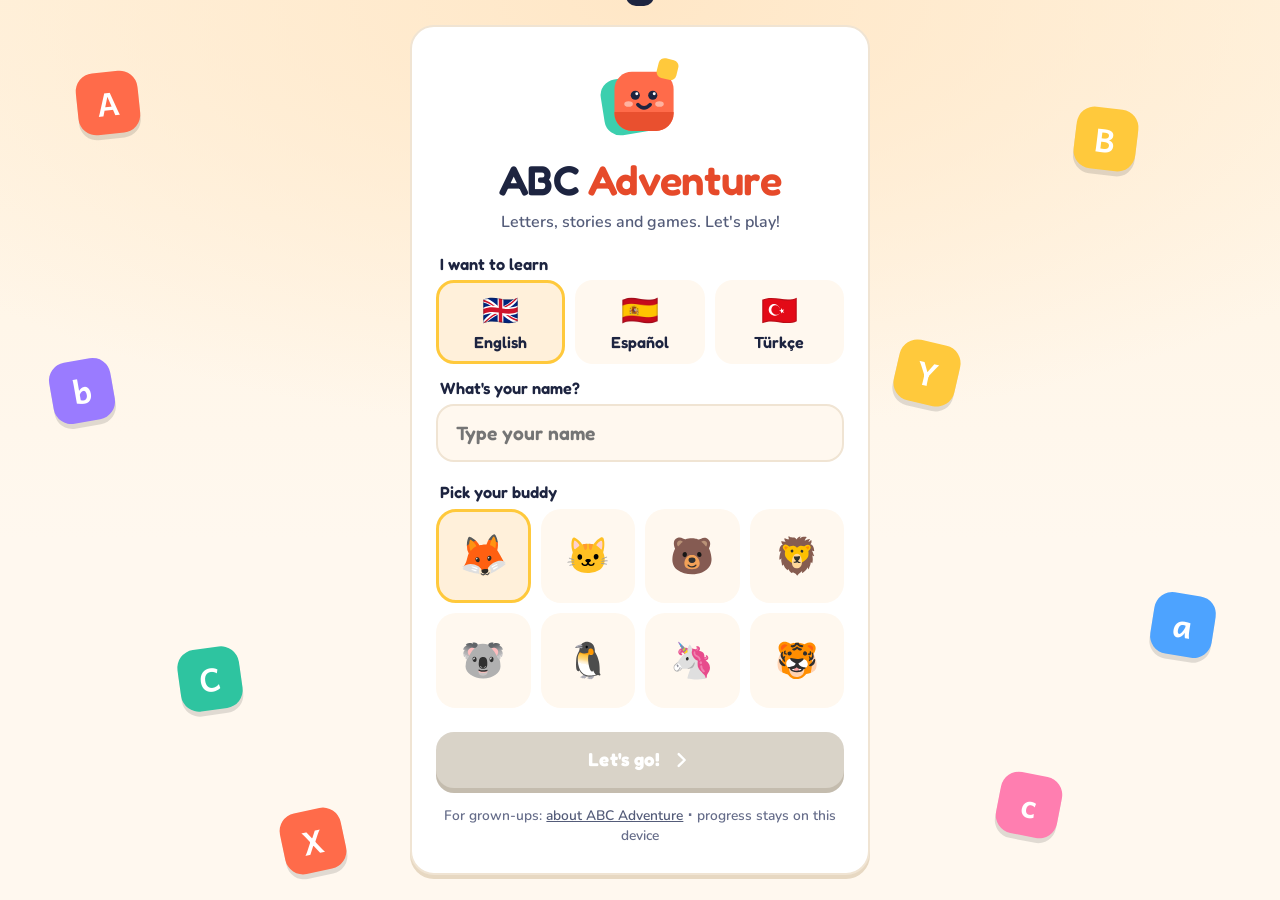
==== commit 258b9a3e: "Add files via upload" ====
--- a/abc/index.html
+++ b/abc/index.html
@@ -4,7 +4,7 @@
 <meta charset="utf-8">
 <meta name="viewport" content="width=device-width,initial-scale=1,viewport-fit=cover">
 <title>ABC Adventure — free learning games for kids | Cute Learning Co.</title>
-<meta name="description" content="Learn the English alphabet, numbers 1 to 20, colors and shapes, and play Simon Says. Free, in the browser, no sign-up and no ads.">
+<meta name="description" content="Learn the alphabet in English, Spanish or Turkish, plus numbers 1 to 20, colors and shapes, and play Simon Says. Free, in the browser, no sign-up and no ads.">
 <link rel="canonical" href="https://cutelearningco.com/abc/">
 <meta name="theme-color" content="#FFF8EF">
 <link rel="manifest" href="/abc/manifest.webmanifest">
@@ -14,16 +14,16 @@
 <meta name="apple-mobile-web-app-title" content="ABC Adventure">
 <meta property="og:type" content="website"><meta property="og:site_name" content="Cute Learning Co."><meta property="og:locale" content="en_US">
 <meta property="og:title" content="ABC Adventure — free learning games for kids">
-<meta property="og:description" content="Letters, numbers, colors, shapes and Simon Says. No sign-up, no ads.">
+<meta property="og:description" content="The alphabet in English, Spanish and Turkish, plus numbers, colors, shapes and Simon Says. No sign-up, no ads.">
 <meta property="og:url" content="https://cutelearningco.com/abc/">
 <meta property="og:image" content="https://cutelearningco.com/og-abc.jpg"><meta property="og:image:width" content="1200"><meta property="og:image:height" content="630">
 <meta name="twitter:card" content="summary_large_image">
 <link rel="preload" href="/assets/fonts/fredoka.woff2" as="font" type="font/woff2" crossorigin>
 <link rel="preload" href="/assets/fonts/andika.woff2" as="font" type="font/woff2" crossorigin>
-<style>@font-face{font-family:Fredoka;src:url(/assets/fonts/fredoka.woff2) format("woff2");font-weight:400 700;font-display:swap;unicode-range:U+0020-007E,U+00A0,U+00A9,U+00B0,U+00C7,U+00D6,U+00DC,U+00E7,U+00F6,U+00FC,U+2013-201D,U+2022,U+2026,U+00D7,U+2190-2194,U+2713,U+20AC,U+20BA}@font-face{font-family:Fredoka;src:url(/assets/fonts/fredoka-ext.woff2) format("woff2");font-weight:400 700;font-display:swap;unicode-range:U+011E-011F,U+0130-0131,U+015E-015F}@font-face{font-family:Nunito;src:url(/assets/fonts/nunito.woff2) format("woff2");font-weight:400 800;font-display:swap;unicode-range:U+0020-007E,U+00A0,U+00A9,U+00B0,U+00C7,U+00D6,U+00DC,U+00E7,U+00F6,U+00FC,U+2013-201D,U+2022,U+2026,U+00D7,U+2190-2194,U+2713,U+20AC,U+20BA}@font-face{font-family:Nunito;src:url(/assets/fonts/nunito-ext.woff2) format("woff2");font-weight:400 800;font-display:swap;unicode-range:U+011E-011F,U+0130-0131,U+015E-015F}@font-face{font-family:Andika;src:url(/assets/fonts/andika.woff2) format("woff2");font-weight:700;font-display:swap}:root{--cream:#FFF8EF;--cream2:#FFF1E0;--paper:#fff;--ink:#1D2440;--ink2:#545C79;--ink3:#666D8A;--coral-t:#E64A2A;--line:#F0E4D3;--edge:#E7D8C2;--coral:#EC5130;--coral-d:#C63D1F;--sun:#FFC93C;--sun-d:#E0A400;--mint:#2EC4A0;--mint-d:#1A9C7E;--sky:#4DA3FF;--sky-d:#2A7EDC;--lilac:#9A7BFF;--lilac-d:#7556E3;--pink:#FF7EB0;--pink-d:#E0558B;--ok:#2EC4A0;--ok-bg:#E3F8F1;--bad:#FF6B4A;--bad-bg:#FFE9E3;--display:"Fredoka",ui-rounded,"Arial Rounded MT Bold",system-ui,sans-serif;--body:"Nunito",ui-rounded,system-ui,-apple-system,"Segoe UI",sans-serif;--letter:"Andika","Fredoka",ui-rounded,system-ui,sans-serif;--r:24px;--r-sm:16px;--ease:cubic-bezier(.2,.8,.2,1);--spring:cubic-bezier(.34,1.56,.64,1);--nav-h:76px}[data-theme=dark]{--cream:#11162A;--cream2:#161C34;--paper:#1C2340;--ink:#F3F4FB;--ink2:#B6BCD6;--ink3:#8990B0;--line:#2A3358;--edge:#0C1022;--ok-bg:#123A35;--bad-bg:#3D2026}.p0{--t:#FFE6DE;--s:#FF6B4A;--d:#D9452A}.p1{--t:#FFF2CC;--s:#FFB800;--d:#A87300}.p2{--t:#D9F6EE;--s:#2EC4A0;--d:#137A62}.p3{--t:#DDEEFF;--s:#4DA3FF;--d:#2A7EDC}.p4{--t:#ECE5FF;--s:#9A7BFF;--d:#7556E3}.p5{--t:#FFE3EF;--s:#FF7EB0;--d:#C2407A}[data-theme=dark] .p0{--t:#3A2220}[data-theme=dark] .p1{--t:#3A3018}[data-theme=dark] .p2{--t:#143632}[data-theme=dark] .p3{--t:#18294A}[data-theme=dark] .p4{--t:#272247}[data-theme=dark] .p5{--t:#3A1F30}*,*:before,*:after{box-sizing:border-box;margin:0;padding:0}html{-webkit-text-size-adjust:100%;touch-action:manipulation}body{min-height:100dvh;font:600 1rem/1.5 var(--body);color:var(--ink);background:var(--cream);overflow-x:hidden;-webkit-tap-highlight-color:transparent;-webkit-font-smoothing:antialiased}button{font:inherit;color:inherit;background:none;border:0;cursor:pointer;touch-action:manipulation}button:focus-visible,a:focus-visible,input:focus-visible{outline:3px solid var(--sky);outline-offset:3px;border-radius:14px}img{display:block}.art{width:1em;height:1em;object-fit:contain;flex:none;-webkit-user-select:none;user-select:none;-webkit-user-drag:none}.ie{display:inline-block;width:1.25em;height:1.25em;vertical-align:-.28em;margin:0 .06em}.vh{position:absolute;width:1px;height:1px;overflow:hidden;clip:rect(0 0 0 0);white-space:nowrap}h1,h2,h3,.disp{font-family:var(--display);font-weight:600;letter-spacing:-.01em;line-height:1.15}.btn{--c:var(--coral);--cd:var(--coral-d);display:inline-flex;align-items:center;justify-content:center;gap:10px;min-height:56px;padding:0 26px;border-radius:18px;background:var(--c);color:#fff;font:700 1.17rem/1 var(--display);letter-spacing:.01em;box-shadow:0 5px 0 var(--cd);transition:transform .12s var(--ease),box-shadow .12s var(--ease),filter .2s}.btn:hover{filter:brightness(1.04)}.btn:active{transform:translateY(4px);box-shadow:0 1px 0 var(--cd)}.btn:disabled{--c:#D9D3C8;--cd:#C4BCAE;cursor:not-allowed;filter:none}[data-theme=dark] .btn:disabled{--c:#323A5C;--cd:#262D4A;color:#8990b0}.btn .art{font-size:1.5rem}.btn--soft{--c:var(--paper);--cd:var(--edge);color:var(--ink);border:2px solid var(--line)}.btn--mint{--c:var(--mint);--cd:var(--mint-d);color:var(--ink)}.btn--sky{--c:var(--sky);--cd:var(--sky-d);color:var(--ink)}.btn--lilac{--c:var(--lilac);--cd:var(--lilac-d);color:var(--ink)}.btn--sun{--c:var(--sun);--cd:var(--sun-d);color:#3d2c00}.btn--wide{width:100%}.chip{display:inline-flex;align-items:center;gap:6px;height:38px;padding:0 12px 0 8px;border-radius:999px;background:var(--paper);border:2px solid var(--line);font:600 .98rem/1 var(--display)}.chip .art{font-size:1.3rem}.ibtn{display:grid;place-items:center;width:44px;height:44px;border-radius:14px;background:var(--paper);border:2px solid var(--line);box-shadow:0 3px 0 var(--edge);transition:transform .12s}.ibtn:active{transform:translateY(3px);box-shadow:0 0 0 var(--edge)}.ibtn svg{width:22px;height:22px}.card{background:var(--paper);border:2px solid var(--line);border-radius:var(--r);box-shadow:0 4px 0 var(--edge)}.back{display:inline-flex;align-items:center;gap:6px;height:44px;padding:0 16px 0 10px;border-radius:14px;background:var(--paper);border:2px solid var(--line);box-shadow:0 3px 0 var(--edge);font:600 1rem/1 var(--display);color:var(--ink2)}.back svg{width:20px;height:20px}.back:active{transform:translateY(3px);box-shadow:none}.label{display:flex;align-items:center;gap:8px;margin:30px 0 14px;font:600 1.2rem/1.2 var(--display);color:var(--ink)}.label .art{font-size:1.5rem}.bar{height:14px;border-radius:99px;background:var(--cream2);overflow:hidden;box-shadow:inset 0 2px #0000000d}.bar i{display:block;height:100%;width:0;border-radius:inherit;background:linear-gradient(90deg,var(--sun),var(--coral));transition:width .8s var(--ease)}.top{position:sticky;top:0;z-index:30;display:flex;align-items:center;gap:8px;padding:10px max(14px,calc((100vw - 1040px)/2)) 10px;background:color-mix(in srgb,var(--cream) 86%,transparent);backdrop-filter:blur(14px);-webkit-backdrop-filter:blur(14px)}.brand{text-decoration:none;color:inherit;display:flex;align-items:center;gap:10px;margin-right:auto;font:600 1.3rem/1 var(--display);white-space:nowrap}.brand svg{width:40px;height:40px;flex:none}.brand b{color:var(--coral-t);font-weight:700}.top .chip{height:40px}.me{display:flex;align-items:center;justify-content:center;width:44px;height:44px;border-radius:50%;background:var(--paper);border:2px solid var(--line);box-shadow:0 3px 0 var(--edge)}.me .art{font-size:1.75rem}main{max-width:1040px;margin:0 auto;padding:8px 14px calc(var(--nav-h) + 40px)}.screen{display:none}.screen.on{display:block;animation:enter .45s var(--ease) both}@keyframes enter{0%{opacity:0;transform:translateY(14px)}}.nav{position:fixed;left:50%;bottom:max(12px,env(safe-area-inset-bottom));z-index:40;display:flex;gap:4px;padding:6px;transform:translate(-50%);border-radius:24px;background:var(--paper);border:2px solid var(--line);box-shadow:0 12px 30px -10px #1d244040,0 4px 0 var(--edge)}.nav button{display:flex;flex-direction:column;align-items:center;gap:2px;min-width:86px;padding:8px 10px 6px;border-radius:18px;font:600 .82rem/1 var(--display);color:var(--ink3);transition:background .2s,color .2s}.nav .art{font-size:1.75rem;transition:transform .3s var(--spring)}.nav button[aria-current=page]{background:var(--cream2);color:var(--ink)}.nav button[aria-current=page] .art{transform:translateY(-2px) scale(1.08)}body.play .nav,body.welcome .nav,body.welcome .top{display:none}.wel{position:fixed;top:0;right:0;bottom:0;left:0;z-index:60;display:grid;place-items:center;padding:20px;overflow:auto;background:radial-gradient(120% 80% at 50% 0%,#FFE7C7 0%,transparent 60%),linear-gradient(180deg,#fff3e0,#fff8ef 60%)}[data-theme=dark] .wel{background:radial-gradient(120% 80% at 50% 0%,#2A2550 0%,transparent 60%),var(--cream)}body:not(.welcome) .wel{display:none}.float{position:absolute;top:0;right:0;bottom:0;left:0;overflow:hidden;pointer-events:none}.float span{position:absolute;display:grid;place-items:center;width:62px;height:62px;border-radius:18px;font:600 2rem/1 var(--letter);color:#fff;box-shadow:0 5px #0000001f;animation:bob 6s ease-in-out infinite}@keyframes bob{50%{transform:translateY(-14px) rotate(var(--r2,6deg))}}.wel__box{position:relative;width:min(460px,100%);padding:30px 24px 26px;text-align:center}.wel__box>svg{width:86px;height:86px;margin:0 auto 6px}.wel h1{font-size:clamp(2rem,7vw,2.6rem)}.wel h1 b{color:var(--coral-t);font-weight:600}.wel p.sub{margin-top:6px;color:var(--ink2)}.field{margin-top:22px;text-align:left}.field>span{display:block;margin:0 0 8px 4px;font:600 1.02rem/1 var(--display)}.input{width:100%;height:58px;padding:0 18px;border-radius:18px;border:2px solid var(--line);background:var(--cream);font:600 1.2rem/1 var(--display);color:var(--ink);transition:border-color .2s,box-shadow .2s}.input:focus{outline:0;border-color:var(--sky);box-shadow:0 0 0 4px color-mix(in srgb,var(--sky) 25%,transparent)}.buddies{display:grid;grid-template-columns:repeat(4,1fr);gap:10px}.buddy{aspect-ratio:1;display:grid;place-items:center;border-radius:20px;background:var(--cream);border:3px solid transparent;transition:transform .2s var(--spring),border-color .2s,background .2s}.buddy .art{font-size:2.6rem;transition:transform .3s var(--spring)}.buddy[aria-checked=true]{background:#fff0da;border-color:var(--sun)}[data-theme=dark] .buddy[aria-checked=true]{background:#3a3018}.buddy[aria-checked=true] .art{transform:scale(1.12) rotate(-6deg)}.who{display:flex;flex-wrap:wrap;gap:8px;justify-content:center;margin-top:18px}.who button{display:flex;align-items:center;gap:8px;height:46px;padding:0 16px 0 8px;border-radius:999px;background:var(--cream);border:2px solid var(--line);font:600 1rem/1 var(--display)}.who .art{font-size:1.7rem}.wel .btn{margin-top:24px}.wel__foot{margin-top:18px;font-size:.86rem;color:var(--ink3)}.wel__foot a{color:var(--ink2)}.hello{position:relative;display:flex;align-items:center;gap:16px;padding:20px;overflow:hidden;color:#fff;background:linear-gradient(135deg,#6a4df0,#2f6fd0);border:0;box-shadow:0 6px #3b2fa8}.hello:after{content:"";position:absolute;right:-40px;top:-60px;width:220px;height:220px;border-radius:50%;background:#ffffff1f}.hello__av{display:grid;place-items:center;width:78px;height:78px;flex:none;border-radius:24px;background:#ffffff38}.hello__av .art{font-size:3.1rem}.hello h2{font-size:1.6rem}.hello__lv{display:flex;align-items:center;gap:6px;margin:2px 0 10px;font:600 .98rem/1.2 var(--display);opacity:.95}.hello__lv .art{font-size:1.2rem}.hello .bar{background:#ffffff40;box-shadow:none}.hello__xp{margin-top:6px;font-size:.86rem;opacity:.9}.hello>div:nth-child(2){flex:1;min-width:0;position:relative;z-index:1}.daily{display:flex;align-items:center;gap:14px;width:100%;margin-top:16px;padding:14px 16px;text-align:left;background:linear-gradient(135deg,#ffd25e,#ff9f45);border:0;box-shadow:0 5px #e08a2e;color:#3d2600;transition:transform .15s}.daily:active{transform:translateY(3px);box-shadow:0 2px #e08a2e}.daily .art{font-size:2.9rem}.daily small{display:block;font:700 .78rem/1 var(--display);letter-spacing:.06em;text-transform:uppercase;opacity:.75}.daily b{display:block;margin-top:4px;font:600 1.25rem/1.15 var(--display)}.daily em{margin-left:auto;padding:8px 12px;border-radius:999px;background:#ffffff8c;font:600 .85rem/1 var(--display);font-style:normal;white-space:nowrap}.daily.done{background:linear-gradient(135deg,#7be0c3,#2ec4a0);box-shadow:0 5px #1a9c7e;color:#063a2d}.modes{display:grid;grid-template-columns:repeat(3,1fr);gap:14px}.mode{position:relative;display:flex;flex-direction:column;align-items:flex-start;gap:4px;min-height:168px;padding:18px;border-radius:var(--r);text-align:left;color:var(--ink);background:var(--s);box-shadow:0 6px color-mix(in srgb,var(--s) 60%,#1D2440);overflow:hidden;transition:transform .15s var(--ease)}.mode:before{content:"";position:absolute;right:-30px;bottom:-40px;width:150px;height:150px;border-radius:50%;background:#ffffff24}.mode:hover{transform:translateY(-2px)}.mode:active{transform:translateY(4px);box-shadow:0 2px color-mix(in srgb,var(--s) 60%,#1D2440)}.mode .art{position:relative;font-size:3.4rem;margin-bottom:auto;filter:drop-shadow(0 4px 0 rgba(0,0,0,.12))}.mode b{position:relative;margin-top:14px;font:600 1.3rem/1.1 var(--display)}.mode span{position:relative;font-size:.94rem;font-weight:700;line-height:1.3}.mode i{position:absolute;top:14px;right:14px;padding:5px 9px;border-radius:999px;background:#ffffff8c;font:600 .72rem/1 var(--display);font-style:normal;letter-spacing:.06em}.stats{display:grid;grid-template-columns:repeat(4,1fr);gap:12px}.stat{padding:16px 10px;text-align:center}.stat .art{font-size:1.9rem;margin:0 auto 6px}.stat b{display:block;font:600 1.6rem/1 var(--display)}.stat span{display:block;margin-top:4px;font-size:.82rem;color:var(--ink2)}.minis{display:grid;grid-template-columns:repeat(13,1fr);gap:8px}.mini{position:relative;display:flex;flex-direction:column;align-items:center;gap:2px;padding:8px 2px 6px;border-radius:16px;background:var(--t);border:2px solid transparent;transition:transform .15s var(--spring)}.mini:hover{transform:translateY(-3px)}.mini b{font:700 1.45rem/1 var(--letter);color:var(--d)}.mini .art{font-size:1.5rem}.done-dot{position:absolute;top:-6px;right:-6px;width:22px;height:22px;border-radius:50%;background:var(--mint);border:2px solid var(--paper);display:grid;place-items:center}.done-dot svg{width:12px;height:12px}.ph{display:flex;align-items:center;gap:12px;margin:6px 0 18px}.ph h2{font-size:clamp(1.5rem,4.6vw,2rem)}.ph .grow{flex:1}.letters{display:grid;grid-template-columns:repeat(auto-fill,minmax(108px,1fr));gap:12px}.lt{position:relative;display:flex;flex-direction:column;align-items:center;gap:4px;padding:14px 6px 12px;border-radius:22px;background:var(--t);box-shadow:0 4px color-mix(in srgb,var(--s) 35%,transparent);transition:transform .15s var(--spring)}.lt:hover{transform:translateY(-3px) rotate(-1deg)}.lt:active{transform:translateY(3px)}.lt b{font:700 2.5rem/1 var(--letter);color:var(--d)}.lt .art{font-size:2.3rem}.lt span{font-size:.84rem;color:var(--ink2)}.lt .stars3{position:absolute;top:8px;left:8px;display:flex;gap:1px}.stars3 .art{font-size:.9rem}.stars3 .off{filter:grayscale(1);opacity:.28}.lhead{display:flex;align-items:center;gap:10px;margin-bottom:14px}.lhead .grow{flex:1}.hero{position:relative;display:grid;grid-template-columns:1fr auto;align-items:center;gap:10px;padding:26px 28px;border-radius:32px;background:var(--t);overflow:hidden;box-shadow:0 6px color-mix(in srgb,var(--s) 40%,transparent)}.hero:before{content:"";position:absolute;left:-60px;bottom:-90px;width:260px;height:260px;border-radius:50%;background:var(--s);opacity:.12}.hero__l{position:relative;display:flex;align-items:baseline;gap:10px;font-family:var(--letter);font-weight:700;color:var(--d);line-height:.9}.hero__l b{font-size:clamp(7rem,26vw,11rem)}.hero__l span{font-size:clamp(5rem,18vw,8rem);opacity:.75}.hero__art{position:relative;font-size:clamp(6rem,22vw,10rem);filter:drop-shadow(0 10px 0 rgba(0,0,0,.08));animation:bob 5s ease-in-out infinite}.hero .btn{position:relative;grid-column:1 / -1;justify-self:start;--c:var(--d);--cd:color-mix(in srgb,var(--d) 70%,#000)}.hero.p1 .btn{--c:var(--sun);--cd:var(--sun-d);color:#3d2c00}.two{display:grid;grid-template-columns:1fr 1fr;gap:14px;margin-top:16px}.phon{display:flex;align-items:center;gap:16px;padding:18px}.phon__s{display:grid;place-items:center;width:74px;height:74px;flex:none;border-radius:22px;background:var(--t);font:700 1.8rem/1 var(--letter);color:var(--d)}.phon small,.words small{display:block;font:700 .74rem/1 var(--display);letter-spacing:.08em;text-transform:uppercase;color:var(--ink3)}.phon b{display:block;margin:6px 0 2px;font:600 1.3rem/1.15 var(--display)}.phon p{font-size:.9rem;color:var(--ink2);line-height:1.35}.phon .spk{margin-left:auto}.spk{display:grid;place-items:center;width:48px;height:48px;flex:none;border-radius:16px;background:var(--cream2);color:var(--ink2);transition:transform .15s var(--spring),background .2s}.spk svg{width:24px;height:24px}.spk:active{transform:scale(.9)}.words{display:grid;grid-template-columns:repeat(4,1fr);gap:12px;margin-top:16px}.word{display:flex;flex-direction:column;align-items:center;gap:10px;padding:18px 10px 14px;text-align:center;transition:transform .15s var(--spring)}.word:active{transform:scale(.96)}.word .art{font-size:3.4rem}.word b{display:block;margin-top:4px;font:600 1.15rem/1.15 var(--display)}.word b em{font-style:normal;color:var(--coral)}.story{margin-top:16px;padding:22px 22px 18px}.story h3{display:flex;align-items:center;gap:8px;font-size:1.25rem}.story h3 .art{font-size:1.6rem}.story p{margin:10px 0 14px;font:600 1.12rem/1.65 var(--body);color:var(--ink)}.learn-cta{margin-top:18px}.mhud small,.whud small{display:block;margin-top:4px;font:700 .7rem/1 var(--display);letter-spacing:.08em;color:var(--ink3);text-transform:uppercase}.btn.no{animation:shake .35s;--c:var(--bad-bg);color:var(--coral-d)}.phon small,.phon b,.phon p{display:block}.pager{display:flex;justify-content:space-between;gap:12px;margin-top:18px}.qtop{display:flex;align-items:center;gap:10px;margin-bottom:16px}.dots{display:flex;gap:8px;margin:0 auto}.dots i{width:14px;height:14px;border-radius:50%;background:var(--line);transition:all .3s var(--spring)}.dots i.on{width:34px;border-radius:99px;background:var(--sky)}.dots i.ok{background:var(--ok)}.dots i.bad{background:var(--bad)}.qcard{display:flex;flex-direction:column;align-items:center;gap:12px;padding:26px 20px;text-align:center}.qcard .art{font-size:6.5rem;animation:pop .5s var(--spring)}@keyframes pop{0%{transform:scale(.4);opacity:0}}.qcard h2{font-size:clamp(1.35rem,4.4vw,1.8rem)}.qcard .hint{display:inline-flex;align-items:center;gap:6px;padding:6px 14px;border-radius:999px;background:var(--cream2);font:600 .92rem/1 var(--display);color:var(--ink2)}.qcard .hint b{font:700 1.15rem/1 var(--letter);color:var(--coral-d)}.choices{display:grid;grid-template-columns:1fr 1fr;gap:12px;margin-top:16px}.choice{display:flex;align-items:center;gap:12px;min-height:76px;padding:12px 16px;border-radius:20px;background:var(--paper);border:2px solid var(--line);box-shadow:0 4px 0 var(--edge);text-align:left;font:600 1.15rem/1.15 var(--display);transition:transform .12s,background .2s,border-color .2s}.choice .art{font-size:2.4rem}.choice:not(:disabled):hover{border-color:var(--sky)}.choice:not(:disabled):active{transform:translateY(3px);box-shadow:0 1px 0 var(--edge)}.choice.ok{background:var(--ok-bg);border-color:var(--ok);box-shadow:0 4px 0 var(--ok);animation:yay .5s var(--spring)}.choice.bad{background:var(--bad-bg);border-color:var(--bad);box-shadow:0 4px 0 var(--bad);animation:shake .4s}.choice:disabled{cursor:default}@keyframes yay{40%{transform:scale(1.05)}}@keyframes shake{25%{transform:translate(-7px)}75%{transform:translate(7px)}}.fb{display:flex;align-items:center;justify-content:center;gap:8px;min-height:54px;margin-top:14px;padding:12px 16px;border-radius:18px;font:600 1.15rem/1.2 var(--display);opacity:0;transform:translateY(6px);transition:all .25s var(--ease)}.fb.ok,.fb.bad{opacity:1;transform:none}.fb.ok{background:var(--ok-bg);color:#0e6b55}.fb.bad{background:var(--bad-bg);color:#a33416}[data-theme=dark] .fb.ok{color:#7be7c9}[data-theme=dark] .fb.bad{color:#ffb09c}.fb .art{font-size:1.6rem}.next{display:none;margin-top:14px}.next.show{display:flex}.hud{display:grid;grid-template-columns:auto 1fr auto;align-items:center;gap:14px;padding:12px 16px;margin-bottom:12px}.ring{position:relative;width:64px;height:64px}.ring svg{width:64px;height:64px;transform:rotate(-90deg)}.ring circle{fill:none;stroke-width:6}.ring .bg{stroke:var(--line)}.ring .fg{stroke:var(--mint);stroke-linecap:round;transition:stroke .3s}.ring b{position:absolute;top:0;right:0;bottom:0;left:0;display:grid;place-items:center;font:600 1.35rem/1 var(--display)}.hud .score{text-align:center}.hud .score b{display:block;font:600 2rem/1 var(--display)}.hud small{display:block;font:700 .7rem/1 var(--display);letter-spacing:.08em;color:var(--ink3);text-transform:uppercase}.hearts{display:flex;gap:2px;justify-content:center}.hearts .art{font-size:1.6rem;transition:transform .3s,filter .3s}.hearts .off{filter:grayscale(1);opacity:.25;transform:scale(.8)}.combo{display:flex;align-items:center;justify-content:center;gap:8px;min-height:44px;margin-bottom:12px;padding:8px 14px;border-radius:16px;background:var(--cream2);font:600 1rem/1.2 var(--display);color:var(--ink2);transition:all .3s}.combo.x2{background:#fff0c7;color:#8a5a00}.combo.x3{background:#ffe0d6;color:#b2361a}.combo.x4{background:linear-gradient(90deg,#c9b8ff,#ffc2da);color:var(--ink);animation:yay .6s}.combo .art{font-size:1.4rem}.spop{position:fixed;z-index:80;pointer-events:none;font:600 1.6rem/1 var(--display);color:var(--mint);text-shadow:0 2px 0 #fff;animation:spop .9s var(--ease) forwards}@keyframes spop{to{transform:translate(-50%,-70px);opacity:0}}.mhud{display:grid;grid-template-columns:repeat(4,1fr);gap:10px;margin-bottom:14px}.mhud div{padding:10px;text-align:center}.mhud b{display:block;font:600 1.4rem/1 var(--display)}.mgrid{display:grid;grid-template-columns:repeat(4,1fr);gap:12px;max-width:620px;margin:0 auto;perspective:900px}.mc{position:relative;aspect-ratio:3/3.6;border-radius:20px;transform-style:preserve-3d;transition:transform .5s var(--spring)}.mc.flip,.mc.match{transform:rotateY(180deg)}.mc>span{position:absolute;top:0;right:0;bottom:0;left:0;display:grid;place-items:center;border-radius:20px;backface-visibility:hidden;-webkit-backface-visibility:hidden}.mc .back-f{background:var(--lilac);box-shadow:0 5px 0 var(--lilac-d);background-image:radial-gradient(circle at 25% 25%,rgba(255,255,255,.22) 0 9%,transparent 10%),radial-gradient(circle at 75% 70%,rgba(255,255,255,.16) 0 13%,transparent 14%)}.mc .back-f svg{width:46%;height:auto;opacity:.95}.mc .front-f{transform:rotateY(180deg);background:var(--paper);border:2px solid var(--line);box-shadow:0 5px 0 var(--edge)}.mc .front-f b{font:700 3.2rem/1 var(--letter);color:var(--lilac-d)}.mc .front-f .art{font-size:3.4rem}.mc.match .front-f{background:var(--ok-bg);border-color:var(--ok);box-shadow:0 5px 0 var(--ok);animation:yay .5s .3s}.whud{display:grid;grid-template-columns:1fr auto 1fr;align-items:center;gap:10px;padding:12px 16px;margin-bottom:12px}.whud>div:last-child{text-align:right}.whud b{font:600 1.5rem/1 var(--display)}.wstage{display:flex;flex-direction:column;align-items:center;gap:12px;padding:24px 16px}.wstage .art{font-size:6rem}.wstage h2{display:flex;align-items:center;gap:10px;font-size:1.4rem}.blanks{display:flex;flex-wrap:wrap;justify-content:center;gap:8px}.blank{display:grid;place-items:center;width:clamp(38px,9vw,54px);height:clamp(48px,11vw,64px);border-radius:14px;border:3px dashed var(--line);font:700 clamp(1.6rem,6vw,2.3rem)/1 var(--letter);color:var(--ink)}.blank.fill{border:3px solid var(--mint);background:var(--ok-bg);animation:pop .3s var(--spring)}.blank.cur{border-color:var(--sky);border-style:solid}.tiles{display:flex;flex-wrap:wrap;justify-content:center;gap:10px;margin-top:16px}.tile{display:grid;place-items:center;width:clamp(50px,13vw,66px);height:clamp(54px,14vw,70px);border-radius:18px;background:var(--sun);box-shadow:0 5px 0 var(--sun-d);font:700 clamp(1.7rem,6.6vw,2.4rem)/1 var(--letter);color:#3d2c00;transition:transform .12s,opacity .2s}.tile:active{transform:translateY(4px);box-shadow:0 1px 0 var(--sun-d)}.tile.used{opacity:.25;pointer-events:none;transform:scale(.9)}.tile.no{animation:shake .35s;background:#ffb3a1;box-shadow:0 5px 0 var(--coral-d)}.cstat{flex:1;text-align:center;font:600 1.1rem/1.2 var(--display)}.ctitle{display:flex;align-items:center;gap:8px;margin:18px 0 10px;font:700 .8rem/1 var(--display);letter-spacing:.08em;text-transform:uppercase;color:var(--ink3)}.cgrid{display:grid;grid-template-columns:repeat(6,1fr);gap:10px}.cc{display:grid;place-items:center;aspect-ratio:1;border-radius:20px;font:700 clamp(1.9rem,7vw,3rem)/1 var(--letter);transition:transform .15s var(--spring),opacity .3s}.cc.up{background:var(--sky-d);color:#fff;box-shadow:0 5px #1d5fb0}.cc.lo{background:var(--paper);color:var(--sky-d);border:2px solid var(--line);box-shadow:0 5px 0 var(--edge)}.cc.sel{transform:translateY(-6px) scale(1.06);background:var(--sun);color:#3d2c00;box-shadow:0 8px 0 var(--sun-d)}.cc.got{opacity:.35;transform:scale(.9);background:var(--ok-bg);color:var(--mint-d);box-shadow:none;border-color:transparent;pointer-events:none}.cc.no{animation:shake .35s;border-color:var(--bad)}.res{max-width:520px;margin:10px auto 0;padding:30px 22px 24px;text-align:center}#rArt .art{font-size:7rem;margin:0 auto;animation:pop .6s var(--spring)}.res h2{margin-top:10px;font-size:clamp(1.7rem,6vw,2.2rem)}.res p{margin-top:4px;color:var(--ink2)}.rstars{display:flex;justify-content:center;gap:8px;margin:18px 0 8px}.rstars .art{font-size:3rem;animation:pop .5s var(--spring) both}.rstars .art:nth-child(2){animation-delay:.15s}.rstars .art:nth-child(3){animation-delay:.3s}.rstars .off{filter:grayscale(1);opacity:.22}.xp{display:inline-flex;align-items:center;gap:6px;padding:8px 16px;border-radius:999px;background:#fff0c7;color:#8a5a00;font:600 1.1rem/1 var(--display)}[data-theme=dark] .xp{background:#3a3018;color:#ffd66b}.xp .art{font-size:1.3rem}.rgrid{display:grid;grid-template-columns:repeat(3,1fr);gap:10px;margin:20px 0}.rgrid div{padding:12px 6px;border-radius:18px;background:var(--cream2)}.rgrid b{display:block;font:600 1.5rem/1 var(--display)}.rgrid span{display:block;margin-top:4px;font-size:.8rem;color:var(--ink2)}.racts{display:grid;grid-template-columns:1fr 1fr;gap:12px}.racts .btn{padding:0 12px}.lvcard{display:flex;align-items:center;gap:16px;padding:22px;color:#3d2600;background:linear-gradient(135deg,#ffd25e,#ff9f45);border:0;box-shadow:0 6px #e08a2e}#tfArt .art{font-size:4rem}.lvcard h2{font-size:1.5rem}.lvcard p{margin:2px 0 10px;font-size:.92rem;opacity:.85}.lvcard .bar{background:#ffffff73}.lvcard>div{flex:1}.badges{display:grid;grid-template-columns:repeat(auto-fill,minmax(150px,1fr));gap:12px}.badge{padding:16px 12px;text-align:center}.badge .art{font-size:2.8rem;margin:0 auto 8px}.badge b{display:block;font:600 1.02rem/1.2 var(--display)}.badge span{display:block;margin-top:3px;font-size:.8rem;line-height:1.3;color:var(--ink2)}.badge.off .art{filter:grayscale(1);opacity:.3}.badge.off b{color:var(--ink3)}.badge.on{background:linear-gradient(180deg,#FFF6DC,var(--paper));border-color:#ffe29a}[data-theme=dark] .badge.on{background:linear-gradient(180deg,#3A3018,var(--paper));border-color:#5e4c1e}.rows{padding:6px}.row{display:flex;align-items:center;gap:12px;padding:12px;border-radius:16px}.row+.row{border-top:2px solid var(--line);border-radius:0}.row.me-row{background:var(--cream2);border-radius:16px}.row .rk{width:36px;text-align:center;font:600 1.1rem/1 var(--display);color:var(--ink3)}.row .rk .art{font-size:1.8rem;margin:0 auto}.row .av{font-size:2.2rem}.row .nm{flex:1;min-width:0}.row .nm b{display:block;font:600 1.08rem/1.2 var(--display);overflow:hidden;text-overflow:ellipsis;white-space:nowrap}.row .nm span{font-size:.82rem;color:var(--ink2)}.row .sc{text-align:right;font:600 1.1rem/1.1 var(--display)}.row .sc span{display:block;font:600 .78rem/1.2 var(--body);color:var(--ink3)}.empty{padding:22px;text-align:center;color:var(--ink2)}.grown{display:flex;align-items:center;gap:14px;width:100%;margin-top:26px;padding:18px;text-align:left}.grown .art{font-size:2.4rem}.grown b{display:block;font:600 1.15rem/1.2 var(--display)}.grown span{font-size:.9rem;color:var(--ink2)}.grown svg{margin-left:auto;width:22px;height:22px;color:var(--ink3)}.maphead{padding:20px 22px;color:#fff;background:linear-gradient(135deg,#12775f,#2066c2);border:0;box-shadow:0 6px #154e7a}.maphead h2{display:flex;align-items:center;gap:10px;font-size:1.6rem}.maphead h2 .art{font-size:2rem}.maphead p{margin:4px 0 12px;opacity:.92}.maphead .bar{background:#ffffff47}.trail{position:relative;margin:24px auto 0;max-width:560px}.trail>svg{position:absolute;top:0;right:0;bottom:0;left:0;width:100%;height:100%;overflow:visible}.trail path{fill:none;stroke-linecap:round;stroke-linejoin:round}:root{--road:#F2DFC2;--road2:#FFF3E2}[data-theme=dark]{--road:#262E50;--road2:#2E3760}.stop{position:absolute;display:flex;flex-direction:column;align-items:center;transform:translate(-50%,-50%)}.stop button{position:relative;display:grid;place-items:center;width:74px;height:74px;border-radius:50%;background:var(--paper);border:4px solid var(--t);box-shadow:0 5px color-mix(in srgb,var(--s) 45%,transparent);transition:transform .2s var(--spring)}.stop button:hover{transform:scale(1.07)}.stop b{font:700 1.9rem/1 var(--letter);color:var(--d)}.stop .art{position:absolute;right:-10px;bottom:-6px;font-size:1.9rem}.stop.done button{background:var(--d);border-color:var(--paper)}.stop.done b{color:#fff}.stop.p1.done button{background:var(--sun)}.stop.p1.done b{color:#3d2c00}.stop .stars3{margin-top:6px}.stop.here button{animation:here 1.6s ease-in-out infinite}@keyframes here{50%{box-shadow:0 5px color-mix(in srgb,var(--s) 45%,transparent),0 0 0 12px color-mix(in srgb,var(--s) 22%,transparent)}}.pin{position:absolute;z-index:2;font-size:2.6rem;transform:translate(-50%,-115%);animation:bob 2.4s ease-in-out infinite;pointer-events:none}.deco{position:absolute;font-size:2.2rem;opacity:.9;pointer-events:none;transform:translate(-50%,-50%)}.rep-h{display:flex;align-items:center;gap:14px;padding:20px}.rep-h .art{font-size:3rem}.rep-h h2{font-size:1.5rem}.rep-h p{font-size:.9rem;color:var(--ink2)}.rep-h .seg{margin-left:auto}.seg{display:inline-flex;padding:4px;border-radius:14px;background:var(--cream2)}.seg button{height:36px;padding:0 14px;border-radius:11px;font:600 .9rem/1 var(--display);color:var(--ink2)}.seg button[aria-pressed=true]{background:var(--paper);color:var(--ink);box-shadow:0 2px 0 var(--edge)}.rstats{display:grid;grid-template-columns:repeat(4,1fr);gap:12px;margin-top:16px}.rstats div{padding:16px 12px}.rstats b{display:block;font:600 1.45rem/1.1 var(--display)}.rstats span{display:block;margin-top:4px;font-size:.82rem;color:var(--ink2)}.mastery{padding:14px 18px}.mrow{display:grid;grid-template-columns:34px 1fr 64px;align-items:center;gap:12px;padding:6px 0}.mrow b{font:700 1.3rem/1 var(--letter)}.mrow .bar{height:12px}.mrow .bar i{background:linear-gradient(90deg,var(--mint),var(--sky))}.mrow .stars3{justify-content:flex-end}.focus{padding:18px}.frow{display:grid;grid-template-columns:120px 1fr 40px;align-items:center;gap:12px;padding:8px 0;font:600 1rem/1 var(--display)}.frow .bar i{background:linear-gradient(90deg,var(--sun),var(--coral))}.note{margin-top:12px;padding:12px 14px;border-radius:14px;background:var(--cream2);font-size:.9rem;color:var(--ink2)}.set{padding:6px 18px}.srow{display:flex;align-items:center;gap:14px;padding:14px 0}.srow+.srow{border-top:2px solid var(--line)}.srow .art{font-size:1.8rem}.srow div{flex:1}.srow b{display:block;font:600 1.05rem/1.2 var(--display)}.srow span{font-size:.86rem;color:var(--ink2)}.sw{position:relative;width:58px;height:34px;flex:none;border-radius:99px;background:var(--line);transition:background .2s}.sw:after{content:"";position:absolute;top:4px;left:4px;width:26px;height:26px;border-radius:50%;background:#fff;box-shadow:0 2px 4px #0003;transition:transform .25s var(--spring)}.sw[aria-checked=true]{background:var(--mint)}.sw[aria-checked=true]:after{transform:translate(24px)}.danger{color:var(--coral-d)}.ov{position:fixed;top:0;right:0;bottom:0;left:0;z-index:90;display:grid;place-items:center;padding:20px;background:#11162a8c;backdrop-filter:blur(6px);-webkit-backdrop-filter:blur(6px);opacity:0;visibility:hidden;transition:opacity .25s,visibility .25s}.ov.open{opacity:1;visibility:visible}.modal{width:min(440px,100%);padding:28px 22px 22px;text-align:center;transform:scale(.9) translateY(10px);transition:transform .35s var(--spring)}.ov.open .modal{transform:none}.modal>.art,#lvArt .art{font-size:5rem;margin:0 auto 8px}.modal h2{font-size:1.6rem}.modal p{margin:6px 0 18px;color:var(--ink2)}.gate-q{margin:4px 0 16px;font:600 2.2rem/1 var(--display)}.gate-a{display:grid;grid-template-columns:repeat(3,1fr);gap:10px}.gate-a .btn{padding:0;font-size:1.4rem}.modal .link{margin-top:14px;font:600 .95rem/1 var(--display);color:var(--ink3)}.cd{position:fixed;top:0;right:0;bottom:0;left:0;z-index:95;display:grid;place-items:center;background:#11162a99;-webkit-backdrop-filter:blur(6px);backdrop-filter:blur(6px);opacity:0;visibility:hidden;transition:opacity .2s}.cd.open{opacity:1;visibility:visible}.cd div{text-align:center;color:#fff}.cd small{display:block;font:600 1.3rem/1 var(--display);opacity:.9}.cd b{display:block;font:600 9rem/1 var(--display);text-shadow:0 8px 0 rgba(0,0,0,.2)}.cd b.go{animation:cdpop .9s var(--spring)}@keyframes cdpop{0%{transform:scale(2.2);opacity:0}}.toast{position:fixed;left:50%;top:14px;z-index:99;display:flex;align-items:center;gap:10px;max-width:min(92vw,460px);padding:10px 18px 10px 10px;border-radius:20px;background:var(--ink);color:#fff;font:600 1rem/1.25 var(--display);box-shadow:0 14px 30px -10px #0006;transform:translate(-50%,-140%);transition:transform .45s var(--spring)}[data-theme=dark] .toast{background:#f3f4fb;color:var(--ink)}[data-theme=dark] .toast{color:#1d2440}.toast.show{transform:translate(-50%)}.toast .art{font-size:2rem}.fx{position:fixed;top:0;right:0;bottom:0;left:0;z-index:98;pointer-events:none;overflow:hidden}.fx i{position:absolute;top:-20px;width:10px;height:16px;border-radius:3px;animation:fall var(--d) cubic-bezier(.25,.6,.4,1) forwards}@keyframes fall{to{transform:translate(var(--x),105vh) rotate(var(--rot));opacity:.9}}.trace{width:min(400px,100%);padding:20px;text-align:center}.trace h2{font-size:1.35rem;margin-bottom:12px}.trace canvas{width:100%;max-width:320px;aspect-ratio:1;border-radius:24px;background:var(--cream);border:2px dashed var(--line);touch-action:none;cursor:crosshair}.trace .row2{display:grid;grid-template-columns:1fr 1.6fr;gap:10px;margin-top:14px}.cert{width:min(560px,100%);padding:34px 26px 24px;text-align:center;background:linear-gradient(180deg,#fff9ec,#fff);border:3px solid #FFD66B;box-shadow:0 8px #e8b93b}.cert>.art{font-size:5rem;margin:0 auto}.cert small{display:block;margin-top:6px;font:700 .8rem/1 var(--display);letter-spacing:.14em;text-transform:uppercase;color:#b4882a}.cert h2{margin:8px 0 2px;font-size:1.9rem;color:#1d2440}.cert .nm{display:flex;align-items:center;justify-content:center;gap:10px;margin:12px 0;font:600 2.2rem/1.1 var(--display);color:var(--coral)}.cert p{color:#5b6380}.cert .abc{display:flex;flex-wrap:wrap;justify-content:center;gap:5px;margin:16px 0}.cert .abc span{display:grid;place-items:center;width:30px;height:30px;border-radius:8px;background:#fff0c7;font:700 1.05rem/1 var(--letter);color:#8a5a00}.cert .row2{display:grid;grid-template-columns:1fr 1.6fr;gap:10px;margin-top:16px}@media (max-width:760px){.modes{grid-template-columns:1fr 1fr}.minis{grid-template-columns:repeat(7,1fr)}.stats,.rstats,.words{grid-template-columns:1fr 1fr}.two{grid-template-columns:1fr}}@media (max-width:480px){.brand span{display:none}.top{gap:6px}.chip{padding:0 10px 0 6px}.hello{padding:16px}.hello__av{width:64px;height:64px}.hello__av .art{font-size:2.5rem}.hello h2{font-size:1.35rem}.mode{min-height:150px;padding:16px}.mode .art{font-size:2.9rem}.mode b{font-size:1.15rem}.daily em{display:none}.hero{padding:20px;border-radius:26px}.choices{grid-template-columns:1fr}.choice{min-height:64px}.mgrid{gap:8px}.mc .front-f b{font-size:2.4rem}.mc .front-f .art{font-size:2.5rem}.cgrid{grid-template-columns:repeat(3,1fr)}.nav button{min-width:76px}.frow{grid-template-columns:90px 1fr 30px}#tfArt .art{font-size:3rem}.ph{flex-wrap:wrap}#song{order:9;width:100%}}@media (prefers-reduced-motion:reduce){*,*:before,*:after{animation-duration:.01ms!important;animation-iteration-count:1!important;transition-duration:.01ms!important}}@media print{.top,.nav,.toast,.fx,.ov:not(.open),.screen:not(#sReport),.btn,.back,.seg{display:none!important}body{background:#fff}.ov.open{position:static;background:none;-webkit-backdrop-filter:none;backdrop-filter:none}.ov.open~main{display:none}.card{box-shadow:none}}.modes--2{grid-template-columns:repeat(2,1fr)}.nums{display:grid;grid-template-columns:repeat(5,1fr);gap:12px}.num{position:relative;display:flex;flex-direction:column;align-items:center;gap:6px;padding:14px 6px 12px;border-radius:22px;background:var(--t);box-shadow:0 4px color-mix(in srgb,var(--s) 35%,transparent);transition:transform .15s var(--spring)}.num:hover{transform:translateY(-3px)}.num b{font:700 2.6rem/1 var(--letter);color:var(--d)}.num span{font-size:.86rem;color:var(--ink2)}.num .stars3{position:absolute;top:8px;left:8px;display:flex}.nword{font-family:var(--display)!important;font-weight:600!important;font-size:clamp(2.2rem,7vw,3.6rem)!important;opacity:1!important;align-self:center}.count{margin-top:16px;padding:18px}.count__h{display:flex;align-items:center;justify-content:space-between;gap:12px;margin-bottom:12px}.count__h h3{font-size:1.25rem}.count__items{display:grid;grid-template-columns:repeat(10,1fr);gap:8px}.count__items span{position:relative;display:grid;place-items:center;aspect-ratio:1;border-radius:16px;background:var(--cream2);transition:transform .25s var(--spring),background .25s}.count__items .art{font-size:clamp(1.6rem,4.6vw,2.6rem)}.count__items span.on{transform:scale(1.14);background:var(--sun)}.count__items span i{position:absolute;right:4px;bottom:2px;font:600 .8rem/1 var(--display);font-style:normal;color:var(--ink2)}.things{display:grid;grid-template-columns:repeat(auto-fill,minmax(150px,1fr));gap:14px}.th{display:flex;flex-direction:column;align-items:center;gap:10px;padding:16px 10px 14px;text-align:center;transition:transform .15s var(--spring)}.th:hover{transform:translateY(-3px)}.th .sw2{width:76px;height:76px;border-radius:50%;box-shadow:inset 0 -6px #0000001f}.th .ex{display:flex;gap:4px}.th .ex .art{font-size:1.5rem}.th b{font:600 1.2rem/1.1 var(--display)}.th svg.shp{width:84px;height:84px}.thing{display:flex;flex-direction:column;align-items:center;gap:14px;padding:28px 20px 24px;text-align:center}.thing .big{width:min(240px,56vw);height:min(240px,56vw)}.thing .big.blob{border-radius:50%;box-shadow:inset 0 -16px #0000001f,0 10px #0000000f}.thing h2{font-size:clamp(2.2rem,8vw,3.4rem)}.thing p{font:600 1.15rem/1.5 var(--body);color:var(--ink2);max-width:30ch}.thing .exs{display:flex;flex-wrap:wrap;justify-content:center;gap:12px;margin:6px 0}.thing .exs button{display:flex;flex-direction:column;align-items:center;gap:6px;min-width:110px;padding:14px 12px;border-radius:20px;background:var(--cream2);font:600 1rem/1.1 var(--display)}.thing .exs .art{font-size:3rem}.fopts{display:grid;grid-template-columns:repeat(2,1fr);gap:14px;margin-top:16px}.fopt{display:grid;place-items:center;min-height:150px;border-radius:24px;background:var(--paper);border:3px solid var(--line);box-shadow:0 5px 0 var(--edge);transition:transform .12s,border-color .2s,background .2s}.fopt:active{transform:translateY(3px);box-shadow:0 2px 0 var(--edge)}.fopt .blob{width:96px;height:96px;border-radius:50%;box-shadow:inset 0 -8px #0000001f}.fopt svg{width:104px;height:104px}.fopt b{font:700 3.4rem/1 var(--letter);color:var(--sky-d)}.fopt.ok{border-color:var(--ok);background:var(--ok-bg);animation:yay .5s var(--spring)}.fopt.bad{border-color:var(--bad);background:var(--bad-bg);animation:shake .4s}.qcard .spk{margin-top:2px}#fArt .count__items .art{font-size:clamp(2.4rem,8vw,3.2rem)}#fArt .count__items span{background:var(--paper)}.simon{position:relative;min-height:62vh;display:grid;place-items:center;padding:26px 20px;overflow:hidden;text-align:center}.si-start{display:flex;flex-direction:column;align-items:center;gap:12px;max-width:420px}[hidden]{display:none!important}.si-start>svg{width:120px;height:120px}.si-start h2{font-size:2.4rem}.si-start p{font:600 1.2rem/1.5 var(--body);color:var(--ink2)}.si-start small{color:var(--ink3);font-size:.92rem}.si-play{display:flex;flex-direction:column;align-items:center;gap:14px;width:100%}.si-says{padding:10px 20px;border-radius:999px;background:var(--sun);color:#3d2c00;font:600 1.3rem/1 var(--display)}.si-says.no{background:#def;color:var(--sky-d)}.si-art .art{font-size:clamp(7rem,30vw,12rem)}.si-play h2{font-size:clamp(1.8rem,6vw,2.8rem);max-width:16ch}.si-bar{width:min(420px,80%);height:14px;border-radius:99px;background:var(--cream2);overflow:hidden}.si-bar i{display:block;height:100%;width:100%;border-radius:inherit;background:linear-gradient(90deg,var(--mint),var(--sky));transform-origin:left}.freeze .si-art .art{filter:hue-rotate(160deg) saturate(.5) brightness(1.1)}.freeze{background:linear-gradient(180deg,#E8F6FF,var(--paper))}@keyframes m-hop{0%,to{transform:translateY(0) scaleY(1)}15%{transform:translateY(0) scaleY(.85)}45%{transform:translateY(-38%) scaleY(1.05)}75%{transform:translateY(0) scaleY(.9)}}@keyframes m-flap{0%,to{transform:scaleX(1) rotate(0)}25%{transform:scaleX(1.18) rotate(-6deg)}75%{transform:scaleX(.88) rotate(6deg)}}@keyframes m-stomp{0%,to{transform:translateY(0) rotate(0)}20%{transform:translateY(-10%) rotate(-5deg)}40%{transform:translateY(4%) rotate(0)}60%{transform:translateY(-10%) rotate(5deg)}80%{transform:translateY(4%)}}@keyframes m-sway{0%,to{transform:rotate(-9deg)}50%{transform:rotate(9deg)}}@keyframes m-wiggle{0%,to{transform:skew(0) translate(0)}25%{transform:skew(12deg) translate(-6%)}75%{transform:skew(-12deg) translate(6%)}}@keyframes m-pulse{0%,to{transform:scale(1)}50%{transform:scale(1.18)}}@keyframes m-squat{0%,to{transform:scaleY(1)}50%{transform:scaleY(.72) translateY(14%)}}@keyframes m-stretch{0%,to{transform:scaleY(1)}50%{transform:scaleY(1.22) translateY(-8%)}}@keyframes m-spin{to{transform:rotate(360deg)}}.mv-hop{animation:m-hop .9s ease-in-out infinite}.mv-flap{animation:m-flap .5s ease-in-out infinite}.mv-stomp{animation:m-stomp .9s ease-in-out infinite}.mv-sway{animation:m-sway 1.6s ease-in-out infinite}.mv-wiggle{animation:m-wiggle .7s ease-in-out infinite}.mv-pulse{animation:m-pulse .6s ease-in-out infinite}.mv-squat{animation:m-squat 1.4s ease-in-out infinite}.mv-stretch{animation:m-stretch 1.6s ease-in-out infinite}.mv-spin{animation:m-spin 1.6s linear infinite}.vids{display:grid;grid-template-columns:repeat(auto-fill,minmax(200px,1fr));gap:14px}.vid{display:flex;flex-direction:column;text-align:left;overflow:hidden;padding:0;transition:transform .15s var(--spring)}.vid:hover{transform:translateY(-3px)}.vid img{width:100%;aspect-ratio:9/12;object-fit:cover;background:var(--cream2)}.vid div{padding:12px 14px}.vid b{display:block;font:600 1.05rem/1.2 var(--display)}.vid span{font-size:.84rem;color:var(--ink2)}.vid .play{position:relative}.vid .play:after{content:"";position:absolute;right:12px;bottom:12px;width:54px;height:54px;border-radius:50%;box-shadow:0 4px 10px #0003;background:#1d2440b8 url("data:image/svg+xml,%3Csvg xmlns='http://www.w3.org/2000/svg' viewBox='0 0 24 24'%3E%3Cpath fill='%23fff' d='M8 5.2v13.6a1 1 0 0 0 1.5.9l10.6-6.8a1 1 0 0 0 0-1.7L9.5 4.3A1 1 0 0 0 8 5.2z'/%3E%3C/svg%3E") center/24px no-repeat}.vbox{display:flex;flex-direction:column;align-items:center;gap:14px;width:min(520px,100%)}.vbox video{width:100%;max-height:78vh;border-radius:24px;background:#000;box-shadow:0 20px 40px -10px #00000080}@media (max-width:760px){.nums{grid-template-columns:repeat(4,1fr)}.count__items{grid-template-columns:repeat(5,1fr)}}@media (max-width:480px){.modes--2{grid-template-columns:1fr 1fr}.nums{grid-template-columns:repeat(4,1fr)}.fopt{min-height:120px}}@media (prefers-reduced-motion:reduce){[class*=mv-]{animation:none!important}}</style>
+<style>@font-face{font-family:Fredoka;src:url(/assets/fonts/fredoka.woff2) format("woff2");font-weight:400 700;font-display:swap;unicode-range:U+0020-007E,U+00A0,U+00A1,U+00A9,U+00B0,U+00BF,U+00C1,U+00C7,U+00C9,U+00CD,U+00D1,U+00D3,U+00D6,U+00DA,U+00DC,U+00E1,U+00E7,U+00E9,U+00ED,U+00F1,U+00F3,U+00F6,U+00FA,U+00FC,U+2013-201D,U+2022,U+2026,U+00D7,U+2190-2194,U+2713,U+20AC,U+20BA}@font-face{font-family:Fredoka;src:url(/assets/fonts/fredoka-ext.woff2) format("woff2");font-weight:400 700;font-display:swap;unicode-range:U+011E-011F,U+0130-0131,U+015E-015F}@font-face{font-family:Nunito;src:url(/assets/fonts/nunito.woff2) format("woff2");font-weight:400 800;font-display:swap;unicode-range:U+0020-007E,U+00A0,U+00A1,U+00A9,U+00B0,U+00BF,U+00C1,U+00C7,U+00C9,U+00CD,U+00D1,U+00D3,U+00D6,U+00DA,U+00DC,U+00E1,U+00E7,U+00E9,U+00ED,U+00F1,U+00F3,U+00F6,U+00FA,U+00FC,U+2013-201D,U+2022,U+2026,U+00D7,U+2190-2194,U+2713,U+20AC,U+20BA}@font-face{font-family:Nunito;src:url(/assets/fonts/nunito-ext.woff2) format("woff2");font-weight:400 800;font-display:swap;unicode-range:U+011E-011F,U+0130-0131,U+015E-015F}@font-face{font-family:Andika;src:url(/assets/fonts/andika.woff2) format("woff2");font-weight:700;font-display:swap;unicode-range:U+0020-007E,U+00C7,U+00D1,U+00D6,U+00DC,U+00E7,U+00F1,U+00F6,U+00FC}@font-face{font-family:Andika;src:url(/assets/fonts/andika-ext.woff2) format("woff2");font-weight:700;font-display:swap;unicode-range:U+011E-011F,U+0130-0131,U+015E-015F}:root{--cream:#FFF8EF;--cream2:#FFF1E0;--paper:#fff;--ink:#1D2440;--ink2:#545C79;--ink3:#666D8A;--coral-t:#E64A2A;--line:#F0E4D3;--edge:#E7D8C2;--coral:#EC5130;--coral-d:#C63D1F;--sun:#FFC93C;--sun-d:#E0A400;--mint:#2EC4A0;--mint-d:#1A9C7E;--sky:#4DA3FF;--sky-d:#2A7EDC;--lilac:#9A7BFF;--lilac-d:#7556E3;--pink:#FF7EB0;--pink-d:#E0558B;--ok:#2EC4A0;--ok-bg:#E3F8F1;--bad:#FF6B4A;--bad-bg:#FFE9E3;--display:"Fredoka",ui-rounded,"Arial Rounded MT Bold",system-ui,sans-serif;--body:"Nunito",ui-rounded,system-ui,-apple-system,"Segoe UI",sans-serif;--letter:"Andika","Fredoka",ui-rounded,system-ui,sans-serif;--r:24px;--r-sm:16px;--ease:cubic-bezier(.2,.8,.2,1);--spring:cubic-bezier(.34,1.56,.64,1);--nav-h:76px}[data-theme=dark]{--cream:#11162A;--cream2:#161C34;--paper:#1C2340;--ink:#F3F4FB;--ink2:#B6BCD6;--ink3:#8990B0;--line:#2A3358;--edge:#0C1022;--ok-bg:#123A35;--bad-bg:#3D2026}.p0{--t:#FFE6DE;--s:#FF6B4A;--d:#D9452A}.p1{--t:#FFF2CC;--s:#FFB800;--d:#A87300}.p2{--t:#D9F6EE;--s:#2EC4A0;--d:#137A62}.p3{--t:#DDEEFF;--s:#4DA3FF;--d:#2A7EDC}.p4{--t:#ECE5FF;--s:#9A7BFF;--d:#7556E3}.p5{--t:#FFE3EF;--s:#FF7EB0;--d:#C2407A}[data-theme=dark] .p0{--t:#3A2220}[data-theme=dark] .p1{--t:#3A3018}[data-theme=dark] .p2{--t:#143632}[data-theme=dark] .p3{--t:#18294A}[data-theme=dark] .p4{--t:#272247}[data-theme=dark] .p5{--t:#3A1F30}*,*:before,*:after{box-sizing:border-box;margin:0;padding:0}html{-webkit-text-size-adjust:100%;touch-action:manipulation}body{min-height:100dvh;font:600 1rem/1.5 var(--body);color:var(--ink);background:var(--cream);overflow-x:hidden;-webkit-tap-highlight-color:transparent;-webkit-font-smoothing:antialiased}button{font:inherit;color:inherit;background:none;border:0;cursor:pointer;touch-action:manipulation}button:focus-visible,a:focus-visible,input:focus-visible{outline:3px solid var(--sky);outline-offset:3px;border-radius:14px}img{display:block}.art{width:1em;height:1em;object-fit:contain;flex:none;-webkit-user-select:none;user-select:none;-webkit-user-drag:none}.ie{display:inline-block;width:1.25em;height:1.25em;vertical-align:-.28em;margin:0 .06em}.vh{position:absolute;width:1px;height:1px;overflow:hidden;clip:rect(0 0 0 0);white-space:nowrap}h1,h2,h3,.disp{font-family:var(--display);font-weight:600;letter-spacing:-.01em;line-height:1.15}.btn{--c:var(--coral);--cd:var(--coral-d);display:inline-flex;align-items:center;justify-content:center;gap:10px;min-height:56px;padding:0 26px;border-radius:18px;background:var(--c);color:#fff;font:700 1.17rem/1 var(--display);letter-spacing:.01em;box-shadow:0 5px 0 var(--cd);transition:transform .12s var(--ease),box-shadow .12s var(--ease),filter .2s}.btn:hover{filter:brightness(1.04)}.btn:active{transform:translateY(4px);box-shadow:0 1px 0 var(--cd)}.btn:disabled{--c:#D9D3C8;--cd:#C4BCAE;cursor:not-allowed;filter:none}[data-theme=dark] .btn:disabled{--c:#323A5C;--cd:#262D4A;color:#8990b0}.btn .art{font-size:1.5rem}.btn--soft{--c:var(--paper);--cd:var(--edge);color:var(--ink);border:2px solid var(--line)}.btn--mint{--c:var(--mint);--cd:var(--mint-d);color:var(--ink)}.btn--sky{--c:var(--sky);--cd:var(--sky-d);color:var(--ink)}.btn--lilac{--c:var(--lilac);--cd:var(--lilac-d);color:var(--ink)}.btn--sun{--c:var(--sun);--cd:var(--sun-d);color:#3d2c00}.btn--wide{width:100%}.chip{display:inline-flex;align-items:center;gap:6px;height:38px;padding:0 12px 0 8px;border-radius:999px;background:var(--paper);border:2px solid var(--line);font:600 .98rem/1 var(--display)}.chip .art{font-size:1.3rem}.ibtn{display:grid;place-items:center;width:44px;height:44px;border-radius:14px;background:var(--paper);border:2px solid var(--line);box-shadow:0 3px 0 var(--edge);transition:transform .12s}.ibtn:active{transform:translateY(3px);box-shadow:0 0 0 var(--edge)}.ibtn svg{width:22px;height:22px}.card{background:var(--paper);border:2px solid var(--line);border-radius:var(--r);box-shadow:0 4px 0 var(--edge)}.back{display:inline-flex;align-items:center;gap:6px;height:44px;padding:0 16px 0 10px;border-radius:14px;background:var(--paper);border:2px solid var(--line);box-shadow:0 3px 0 var(--edge);font:600 1rem/1 var(--display);color:var(--ink2)}.back svg{width:20px;height:20px}.back:active{transform:translateY(3px);box-shadow:none}.label{display:flex;align-items:center;gap:8px;margin:30px 0 14px;font:600 1.2rem/1.2 var(--display);color:var(--ink)}.label .art{font-size:1.5rem}.bar{height:14px;border-radius:99px;background:var(--cream2);overflow:hidden;box-shadow:inset 0 2px #0000000d}.bar i{display:block;height:100%;width:0;border-radius:inherit;background:linear-gradient(90deg,var(--sun),var(--coral));transition:width .8s var(--ease)}.top{position:sticky;top:0;z-index:30;display:flex;align-items:center;gap:8px;padding:10px max(14px,calc((100vw - 1040px)/2)) 10px;background:color-mix(in srgb,var(--cream) 86%,transparent);backdrop-filter:blur(14px);-webkit-backdrop-filter:blur(14px)}.brand{text-decoration:none;color:inherit;display:flex;align-items:center;gap:10px;margin-right:auto;font:600 1.3rem/1 var(--display);white-space:nowrap}.brand svg{width:40px;height:40px;flex:none}.brand b{color:var(--coral-t);font-weight:700}.top .chip{height:40px}.me{display:flex;align-items:center;justify-content:center;width:44px;height:44px;border-radius:50%;background:var(--paper);border:2px solid var(--line);box-shadow:0 3px 0 var(--edge)}.me .art{font-size:1.75rem}main{max-width:1040px;margin:0 auto;padding:8px 14px calc(var(--nav-h) + 40px)}.screen{display:none}.screen.on{display:block;animation:enter .45s var(--ease) both}@keyframes enter{0%{opacity:0;transform:translateY(14px)}}.nav{position:fixed;left:50%;bottom:max(12px,env(safe-area-inset-bottom));z-index:40;display:flex;gap:4px;padding:6px;transform:translate(-50%);border-radius:24px;background:var(--paper);border:2px solid var(--line);box-shadow:0 12px 30px -10px #1d244040,0 4px 0 var(--edge)}.nav button{display:flex;flex-direction:column;align-items:center;gap:2px;min-width:86px;padding:8px 10px 6px;border-radius:18px;font:600 .82rem/1 var(--display);color:var(--ink3);transition:background .2s,color .2s}.nav .art{font-size:1.75rem;transition:transform .3s var(--spring)}.nav button[aria-current=page]{background:var(--cream2);color:var(--ink)}.nav button[aria-current=page] .art{transform:translateY(-2px) scale(1.08)}body.play .nav,body.welcome .nav,body.welcome .top{display:none}.wel{position:fixed;top:0;right:0;bottom:0;left:0;z-index:60;display:grid;place-items:center;padding:20px;overflow:auto;background:radial-gradient(120% 80% at 50% 0%,#FFE7C7 0%,transparent 60%),linear-gradient(180deg,#fff3e0,#fff8ef 60%)}[data-theme=dark] .wel{background:radial-gradient(120% 80% at 50% 0%,#2A2550 0%,transparent 60%),var(--cream)}body:not(.welcome) .wel{display:none}.float{position:absolute;top:0;right:0;bottom:0;left:0;overflow:hidden;pointer-events:none}.float span{position:absolute;display:grid;place-items:center;width:62px;height:62px;border-radius:18px;font:600 2rem/1 var(--letter);color:#fff;box-shadow:0 5px #0000001f;animation:bob 6s ease-in-out infinite}@keyframes bob{50%{transform:translateY(-14px) rotate(var(--r2,6deg))}}.wel__box{position:relative;width:min(460px,100%);padding:30px 24px 26px;text-align:center}.wel__box>svg{width:86px;height:86px;margin:0 auto 6px}.wel h1{font-size:clamp(2rem,7vw,2.6rem)}.wel h1 b{color:var(--coral-t);font-weight:600}.wel p.sub{margin-top:6px;color:var(--ink2)}.field{margin-top:22px;text-align:left}.field>span{display:block;margin:0 0 8px 4px;font:600 1.02rem/1 var(--display)}.input{width:100%;height:58px;padding:0 18px;border-radius:18px;border:2px solid var(--line);background:var(--cream);font:600 1.2rem/1 var(--display);color:var(--ink);transition:border-color .2s,box-shadow .2s}.input:focus{outline:0;border-color:var(--sky);box-shadow:0 0 0 4px color-mix(in srgb,var(--sky) 25%,transparent)}.buddies{display:grid;grid-template-columns:repeat(4,1fr);gap:10px}.buddy{aspect-ratio:1;display:grid;place-items:center;border-radius:20px;background:var(--cream);border:3px solid transparent;transition:transform .2s var(--spring),border-color .2s,background .2s}.buddy .art{font-size:2.6rem;transition:transform .3s var(--spring)}.buddy[aria-checked=true]{background:#fff0da;border-color:var(--sun)}[data-theme=dark] .buddy[aria-checked=true]{background:#3a3018}.buddy[aria-checked=true] .art{transform:scale(1.12) rotate(-6deg)}.who{display:flex;flex-wrap:wrap;gap:8px;justify-content:center;margin-top:18px}.who button{display:flex;align-items:center;gap:8px;height:46px;padding:0 16px 0 8px;border-radius:999px;background:var(--cream);border:2px solid var(--line);font:600 1rem/1 var(--display)}.who .art{font-size:1.7rem}.wel .btn{margin-top:24px}.wel__foot{margin-top:18px;font-size:.86rem;color:var(--ink3)}.wel__foot a{color:var(--ink2)}.hello{position:relative;display:flex;align-items:center;gap:16px;padding:20px;overflow:hidden;color:#fff;background:linear-gradient(135deg,#6a4df0,#2f6fd0);border:0;box-shadow:0 6px #3b2fa8}.hello:after{content:"";position:absolute;right:-40px;top:-60px;width:220px;height:220px;border-radius:50%;background:#ffffff1f}.hello__av{display:grid;place-items:center;width:78px;height:78px;flex:none;border-radius:24px;background:#ffffff38}.hello__av .art{font-size:3.1rem}.hello h2{font-size:1.6rem}.hello__lv{display:flex;align-items:center;gap:6px;margin:2px 0 10px;font:600 .98rem/1.2 var(--display);opacity:.95}.hello__lv .art{font-size:1.2rem}.hello .bar{background:#ffffff40;box-shadow:none}.hello__xp{margin-top:6px;font-size:.86rem;opacity:.9}.hello>div:nth-child(2){flex:1;min-width:0;position:relative;z-index:1}.daily{display:flex;align-items:center;gap:14px;width:100%;margin-top:16px;padding:14px 16px;text-align:left;background:linear-gradient(135deg,#ffd25e,#ff9f45);border:0;box-shadow:0 5px #e08a2e;color:#3d2600;transition:transform .15s}.daily:active{transform:translateY(3px);box-shadow:0 2px #e08a2e}.daily .art{font-size:2.9rem}.daily small{display:block;font:700 .78rem/1 var(--display);letter-spacing:.06em;text-transform:uppercase;opacity:.75}.daily b{display:block;margin-top:4px;font:600 1.25rem/1.15 var(--display)}.daily em{margin-left:auto;padding:8px 12px;border-radius:999px;background:#ffffff8c;font:600 .85rem/1 var(--display);font-style:normal;white-space:nowrap}.daily.done{background:linear-gradient(135deg,#7be0c3,#2ec4a0);box-shadow:0 5px #1a9c7e;color:#063a2d}.modes{display:grid;grid-template-columns:repeat(3,1fr);gap:14px}.mode{position:relative;display:flex;flex-direction:column;align-items:flex-start;gap:4px;min-height:168px;padding:18px;border-radius:var(--r);text-align:left;color:var(--ink);background:var(--s);box-shadow:0 6px color-mix(in srgb,var(--s) 60%,#1D2440);overflow:hidden;transition:transform .15s var(--ease)}.mode:before{content:"";position:absolute;right:-30px;bottom:-40px;width:150px;height:150px;border-radius:50%;background:#ffffff24}.mode:hover{transform:translateY(-2px)}.mode:active{transform:translateY(4px);box-shadow:0 2px color-mix(in srgb,var(--s) 60%,#1D2440)}.mode .art{position:relative;font-size:3.4rem;margin-bottom:auto;filter:drop-shadow(0 4px 0 rgba(0,0,0,.12))}.mode b{position:relative;margin-top:14px;font:600 1.3rem/1.1 var(--display)}.mode span{position:relative;font-size:.94rem;font-weight:700;line-height:1.3}.mode i{position:absolute;top:14px;right:14px;padding:5px 9px;border-radius:999px;background:#ffffff8c;font:600 .72rem/1 var(--display);font-style:normal;letter-spacing:.06em}.stats{display:grid;grid-template-columns:repeat(4,1fr);gap:12px}.stat{padding:16px 10px;text-align:center}.stat .art{font-size:1.9rem;margin:0 auto 6px}.stat b{display:block;font:600 1.6rem/1 var(--display)}.stat span{display:block;margin-top:4px;font-size:.82rem;color:var(--ink2)}.minis{display:grid;grid-template-columns:repeat(13,1fr);gap:8px}.mini{position:relative;display:flex;flex-direction:column;align-items:center;gap:2px;padding:8px 2px 6px;border-radius:16px;background:var(--t);border:2px solid transparent;transition:transform .15s var(--spring)}.mini:hover{transform:translateY(-3px)}.mini b{font:700 1.45rem/1 var(--letter);color:var(--d)}.mini .art{font-size:1.5rem}.done-dot{position:absolute;top:-6px;right:-6px;width:22px;height:22px;border-radius:50%;background:var(--mint);border:2px solid var(--paper);display:grid;place-items:center}.done-dot svg{width:12px;height:12px}.ph{display:flex;align-items:center;gap:12px;margin:6px 0 18px}.ph h2{font-size:clamp(1.5rem,4.6vw,2rem)}.ph .grow{flex:1}.letters{display:grid;grid-template-columns:repeat(auto-fill,minmax(108px,1fr));gap:12px}.lt{position:relative;display:flex;flex-direction:column;align-items:center;gap:4px;padding:14px 6px 12px;border-radius:22px;background:var(--t);box-shadow:0 4px color-mix(in srgb,var(--s) 35%,transparent);transition:transform .15s var(--spring)}.lt:hover{transform:translateY(-3px) rotate(-1deg)}.lt:active{transform:translateY(3px)}.lt b{font:700 2.5rem/1 var(--letter);color:var(--d)}.lt .art{font-size:2.3rem}.lt span{font-size:.84rem;color:var(--ink2)}.lt .stars3{position:absolute;top:8px;left:8px;display:flex;gap:1px}.stars3 .art{font-size:.9rem}.stars3 .off{filter:grayscale(1);opacity:.28}.lhead{display:flex;align-items:center;gap:10px;margin-bottom:14px}.lhead .grow{flex:1}.hero{position:relative;display:grid;grid-template-columns:1fr auto;align-items:center;gap:10px;padding:26px 28px;border-radius:32px;background:var(--t);overflow:hidden;box-shadow:0 6px color-mix(in srgb,var(--s) 40%,transparent)}.hero:before{content:"";position:absolute;left:-60px;bottom:-90px;width:260px;height:260px;border-radius:50%;background:var(--s);opacity:.12}.hero__l{position:relative;display:flex;align-items:baseline;gap:10px;font-family:var(--letter);font-weight:700;color:var(--d);line-height:.9}.hero__l b{font-size:clamp(7rem,26vw,11rem)}.hero__l span{font-size:clamp(5rem,18vw,8rem);opacity:.75}.hero__art{position:relative;font-size:clamp(6rem,22vw,10rem);filter:drop-shadow(0 10px 0 rgba(0,0,0,.08));animation:bob 5s ease-in-out infinite}.hero .btn{position:relative;grid-column:1 / -1;justify-self:start;--c:var(--d);--cd:color-mix(in srgb,var(--d) 70%,#000)}.hero.p1 .btn{--c:var(--sun);--cd:var(--sun-d);color:#3d2c00}.two{display:grid;grid-template-columns:1fr 1fr;gap:14px;margin-top:16px}.phon{display:flex;align-items:center;gap:16px;padding:18px}.phon__s{display:grid;place-items:center;width:74px;height:74px;flex:none;border-radius:22px;background:var(--t);font:700 1.8rem/1 var(--letter);color:var(--d)}.phon small,.words small{display:block;font:700 .74rem/1 var(--display);letter-spacing:.08em;text-transform:uppercase;color:var(--ink3)}.phon b{display:block;margin:6px 0 2px;font:600 1.3rem/1.15 var(--display)}.phon p{font-size:.9rem;color:var(--ink2);line-height:1.35}.phon .spk{margin-left:auto}.spk{display:grid;place-items:center;width:48px;height:48px;flex:none;border-radius:16px;background:var(--cream2);color:var(--ink2);transition:transform .15s var(--spring),background .2s}.spk svg{width:24px;height:24px}.spk:active{transform:scale(.9)}.words{display:grid;grid-template-columns:repeat(4,1fr);gap:12px;margin-top:16px}.word{display:flex;flex-direction:column;align-items:center;gap:10px;padding:18px 10px 14px;text-align:center;transition:transform .15s var(--spring)}.word:active{transform:scale(.96)}.word .art{font-size:3.4rem}.word b{display:block;margin-top:4px;font:600 1.15rem/1.15 var(--display)}.word b em{font-style:normal;color:var(--coral)}.story{margin-top:16px;padding:22px 22px 18px}.story h3{display:flex;align-items:center;gap:8px;font-size:1.25rem}.story h3 .art{font-size:1.6rem}.story p{margin:10px 0 14px;font:600 1.12rem/1.65 var(--body);color:var(--ink)}.learn-cta{margin-top:18px}.mhud small,.whud small{display:block;margin-top:4px;font:700 .7rem/1 var(--display);letter-spacing:.08em;color:var(--ink3);text-transform:uppercase}.btn.no{animation:shake .35s;--c:var(--bad-bg);color:var(--coral-d)}.phon small,.phon b,.phon p{display:block}.pager{display:flex;justify-content:space-between;gap:12px;margin-top:18px}.qtop{display:flex;align-items:center;gap:10px;margin-bottom:16px}.dots{display:flex;gap:8px;margin:0 auto}.dots i{width:14px;height:14px;border-radius:50%;background:var(--line);transition:all .3s var(--spring)}.dots i.on{width:34px;border-radius:99px;background:var(--sky)}.dots i.ok{background:var(--ok)}.dots i.bad{background:var(--bad)}.qcard{display:flex;flex-direction:column;align-items:center;gap:12px;padding:26px 20px;text-align:center}.qcard .art{font-size:6.5rem;animation:pop .5s var(--spring)}@keyframes pop{0%{transform:scale(.4);opacity:0}}.qcard h2{font-size:clamp(1.35rem,4.4vw,1.8rem)}.qcard .hint{display:inline-flex;align-items:center;gap:6px;padding:6px 14px;border-radius:999px;background:var(--cream2);font:600 .92rem/1 var(--display);color:var(--ink2)}.qcard .hint b{font:700 1.15rem/1 var(--letter);color:var(--coral-d)}.choices{display:grid;grid-template-columns:1fr 1fr;gap:12px;margin-top:16px}.choice{display:flex;align-items:center;gap:12px;min-height:76px;padding:12px 16px;border-radius:20px;background:var(--paper);border:2px solid var(--line);box-shadow:0 4px 0 var(--edge);text-align:left;font:600 1.15rem/1.15 var(--display);transition:transform .12s,background .2s,border-color .2s}.choice .art{font-size:2.4rem}.choice:not(:disabled):hover{border-color:var(--sky)}.choice:not(:disabled):active{transform:translateY(3px);box-shadow:0 1px 0 var(--edge)}.choice.ok{background:var(--ok-bg);border-color:var(--ok);box-shadow:0 4px 0 var(--ok);animation:yay .5s var(--spring)}.choice.bad{background:var(--bad-bg);border-color:var(--bad);box-shadow:0 4px 0 var(--bad);animation:shake .4s}.choice:disabled{cursor:default}@keyframes yay{40%{transform:scale(1.05)}}@keyframes shake{25%{transform:translate(-7px)}75%{transform:translate(7px)}}.fb{display:flex;align-items:center;justify-content:center;gap:8px;min-height:54px;margin-top:14px;padding:12px 16px;border-radius:18px;font:600 1.15rem/1.2 var(--display);opacity:0;transform:translateY(6px);transition:all .25s var(--ease)}.fb.ok,.fb.bad{opacity:1;transform:none}.fb.ok{background:var(--ok-bg);color:#0e6b55}.fb.bad{background:var(--bad-bg);color:#a33416}[data-theme=dark] .fb.ok{color:#7be7c9}[data-theme=dark] .fb.bad{color:#ffb09c}.fb .art{font-size:1.6rem}.next{display:none;margin-top:14px}.next.show{display:flex}.hud{display:grid;grid-template-columns:auto 1fr auto;align-items:center;gap:14px;padding:12px 16px;margin-bottom:12px}.ring{position:relative;width:64px;height:64px}.ring svg{width:64px;height:64px;transform:rotate(-90deg)}.ring circle{fill:none;stroke-width:6}.ring .bg{stroke:var(--line)}.ring .fg{stroke:var(--mint);stroke-linecap:round;transition:stroke .3s}.ring b{position:absolute;top:0;right:0;bottom:0;left:0;display:grid;place-items:center;font:600 1.35rem/1 var(--display)}.hud .score{text-align:center}.hud .score b{display:block;font:600 2rem/1 var(--display)}.hud small{display:block;font:700 .7rem/1 var(--display);letter-spacing:.08em;color:var(--ink3);text-transform:uppercase}.hearts{display:flex;gap:2px;justify-content:center}.hearts .art{font-size:1.6rem;transition:transform .3s,filter .3s}.hearts .off{filter:grayscale(1);opacity:.25;transform:scale(.8)}.combo{display:flex;align-items:center;justify-content:center;gap:8px;min-height:44px;margin-bottom:12px;padding:8px 14px;border-radius:16px;background:var(--cream2);font:600 1rem/1.2 var(--display);color:var(--ink2);transition:all .3s}.combo.x2{background:#fff0c7;color:#8a5a00}.combo.x3{background:#ffe0d6;color:#b2361a}.combo.x4{background:linear-gradient(90deg,#c9b8ff,#ffc2da);color:var(--ink);animation:yay .6s}.combo .art{font-size:1.4rem}.spop{position:fixed;z-index:80;pointer-events:none;font:600 1.6rem/1 var(--display);color:var(--mint);text-shadow:0 2px 0 #fff;animation:spop .9s var(--ease) forwards}@keyframes spop{to{transform:translate(-50%,-70px);opacity:0}}.mhud{display:grid;grid-template-columns:repeat(4,1fr);gap:10px;margin-bottom:14px}.mhud div{padding:10px;text-align:center}.mhud b{display:block;font:600 1.4rem/1 var(--display)}.mgrid{display:grid;grid-template-columns:repeat(4,1fr);gap:12px;max-width:620px;margin:0 auto;perspective:900px}.mc{position:relative;aspect-ratio:3/3.6;border-radius:20px;transform-style:preserve-3d;transition:transform .5s var(--spring)}.mc.flip,.mc.match{transform:rotateY(180deg)}.mc>span{position:absolute;top:0;right:0;bottom:0;left:0;display:grid;place-items:center;border-radius:20px;backface-visibility:hidden;-webkit-backface-visibility:hidden}.mc .back-f{background:var(--lilac);box-shadow:0 5px 0 var(--lilac-d);background-image:radial-gradient(circle at 25% 25%,rgba(255,255,255,.22) 0 9%,transparent 10%),radial-gradient(circle at 75% 70%,rgba(255,255,255,.16) 0 13%,transparent 14%)}.mc .back-f svg{width:46%;height:auto;opacity:.95}.mc .front-f{transform:rotateY(180deg);background:var(--paper);border:2px solid var(--line);box-shadow:0 5px 0 var(--edge)}.mc .front-f b{font:700 3.2rem/1 var(--letter);color:var(--lilac-d)}.mc .front-f .art{font-size:3.4rem}.mc.match .front-f{background:var(--ok-bg);border-color:var(--ok);box-shadow:0 5px 0 var(--ok);animation:yay .5s .3s}.whud{display:grid;grid-template-columns:1fr auto 1fr;align-items:center;gap:10px;padding:12px 16px;margin-bottom:12px}.whud>div:last-child{text-align:right}.whud b{font:600 1.5rem/1 var(--display)}.wstage{display:flex;flex-direction:column;align-items:center;gap:12px;padding:24px 16px}.wstage .art{font-size:6rem}.wstage h2{display:flex;align-items:center;gap:10px;font-size:1.4rem}.blanks{display:flex;flex-wrap:wrap;justify-content:center;gap:8px}.blank{display:grid;place-items:center;width:clamp(38px,9vw,54px);height:clamp(48px,11vw,64px);border-radius:14px;border:3px dashed var(--line);font:700 clamp(1.6rem,6vw,2.3rem)/1 var(--letter);color:var(--ink)}.blank.fill{border:3px solid var(--mint);background:var(--ok-bg);animation:pop .3s var(--spring)}.blank.cur{border-color:var(--sky);border-style:solid}.tiles{display:flex;flex-wrap:wrap;justify-content:center;gap:10px;margin-top:16px}.tile{display:grid;place-items:center;width:clamp(50px,13vw,66px);height:clamp(54px,14vw,70px);border-radius:18px;background:var(--sun);box-shadow:0 5px 0 var(--sun-d);font:700 clamp(1.7rem,6.6vw,2.4rem)/1 var(--letter);color:#3d2c00;transition:transform .12s,opacity .2s}.tile:active{transform:translateY(4px);box-shadow:0 1px 0 var(--sun-d)}.tile.used{opacity:.25;pointer-events:none;transform:scale(.9)}.tile.no{animation:shake .35s;background:#ffb3a1;box-shadow:0 5px 0 var(--coral-d)}.cstat{flex:1;text-align:center;font:600 1.1rem/1.2 var(--display)}.ctitle{display:flex;align-items:center;gap:8px;margin:18px 0 10px;font:700 .8rem/1 var(--display);letter-spacing:.08em;text-transform:uppercase;color:var(--ink3)}.cgrid{display:grid;grid-template-columns:repeat(6,1fr);gap:10px}.cc{display:grid;place-items:center;aspect-ratio:1;border-radius:20px;font:700 clamp(1.9rem,7vw,3rem)/1 var(--letter);transition:transform .15s var(--spring),opacity .3s}.cc.up{background:var(--sky-d);color:#fff;box-shadow:0 5px #1d5fb0}.cc.lo{background:var(--paper);color:var(--sky-d);border:2px solid var(--line);box-shadow:0 5px 0 var(--edge)}.cc.sel{transform:translateY(-6px) scale(1.06);background:var(--sun);color:#3d2c00;box-shadow:0 8px 0 var(--sun-d)}.cc.got{opacity:.35;transform:scale(.9);background:var(--ok-bg);color:var(--mint-d);box-shadow:none;border-color:transparent;pointer-events:none}.cc.no{animation:shake .35s;border-color:var(--bad)}.res{max-width:520px;margin:10px auto 0;padding:30px 22px 24px;text-align:center}#rArt .art{font-size:7rem;margin:0 auto;animation:pop .6s var(--spring)}.res h2{margin-top:10px;font-size:clamp(1.7rem,6vw,2.2rem)}.res p{margin-top:4px;color:var(--ink2)}.rstars{display:flex;justify-content:center;gap:8px;margin:18px 0 8px}.rstars .art{font-size:3rem;animation:pop .5s var(--spring) both}.rstars .art:nth-child(2){animation-delay:.15s}.rstars .art:nth-child(3){animation-delay:.3s}.rstars .off{filter:grayscale(1);opacity:.22}.xp{display:inline-flex;align-items:center;gap:6px;padding:8px 16px;border-radius:999px;background:#fff0c7;color:#8a5a00;font:600 1.1rem/1 var(--display)}[data-theme=dark] .xp{background:#3a3018;color:#ffd66b}.xp .art{font-size:1.3rem}.rgrid{display:grid;grid-template-columns:repeat(3,1fr);gap:10px;margin:20px 0}.rgrid div{padding:12px 6px;border-radius:18px;background:var(--cream2)}.rgrid b{display:block;font:600 1.5rem/1 var(--display)}.rgrid span{display:block;margin-top:4px;font-size:.8rem;color:var(--ink2)}.racts{display:grid;grid-template-columns:1fr 1fr;gap:12px}.racts .btn{padding:0 12px}.lvcard{display:flex;align-items:center;gap:16px;padding:22px;color:#3d2600;background:linear-gradient(135deg,#ffd25e,#ff9f45);border:0;box-shadow:0 6px #e08a2e}#tfArt .art{font-size:4rem}.lvcard h2{font-size:1.5rem}.lvcard p{margin:2px 0 10px;font-size:.92rem;opacity:.85}.lvcard .bar{background:#ffffff73}.lvcard>div{flex:1}.badges{display:grid;grid-template-columns:repeat(auto-fill,minmax(150px,1fr));gap:12px}.badge{padding:16px 12px;text-align:center}.badge .art{font-size:2.8rem;margin:0 auto 8px}.badge b{display:block;font:600 1.02rem/1.2 var(--display)}.badge span{display:block;margin-top:3px;font-size:.8rem;line-height:1.3;color:var(--ink2)}.badge.off .art{filter:grayscale(1);opacity:.3}.badge.off b{color:var(--ink3)}.badge.on{background:linear-gradient(180deg,#FFF6DC,var(--paper));border-color:#ffe29a}[data-theme=dark] .badge.on{background:linear-gradient(180deg,#3A3018,var(--paper));border-color:#5e4c1e}.rows{padding:6px}.row{display:flex;align-items:center;gap:12px;padding:12px;border-radius:16px}.row+.row{border-top:2px solid var(--line);border-radius:0}.row.me-row{background:var(--cream2);border-radius:16px}.row .rk{width:36px;text-align:center;font:600 1.1rem/1 var(--display);color:var(--ink3)}.row .rk .art{font-size:1.8rem;margin:0 auto}.row .av{font-size:2.2rem}.row .nm{flex:1;min-width:0}.row .nm b{display:block;font:600 1.08rem/1.2 var(--display);overflow:hidden;text-overflow:ellipsis;white-space:nowrap}.row .nm span{font-size:.82rem;color:var(--ink2)}.row .sc{text-align:right;font:600 1.1rem/1.1 var(--display)}.row .sc span{display:block;font:600 .78rem/1.2 var(--body);color:var(--ink3)}.empty{padding:22px;text-align:center;color:var(--ink2)}.grown{display:flex;align-items:center;gap:14px;width:100%;margin-top:26px;padding:18px;text-align:left}.grown .art{font-size:2.4rem}.grown b{display:block;font:600 1.15rem/1.2 var(--display)}.grown span{font-size:.9rem;color:var(--ink2)}.grown svg{margin-left:auto;width:22px;height:22px;color:var(--ink3)}.maphead{padding:20px 22px;color:#fff;background:linear-gradient(135deg,#12775f,#2066c2);border:0;box-shadow:0 6px #154e7a}.maphead h2{display:flex;align-items:center;gap:10px;font-size:1.6rem}.maphead h2 .art{font-size:2rem}.maphead p{margin:4px 0 12px;opacity:.92}.maphead .bar{background:#ffffff47}.trail{position:relative;margin:24px auto 0;max-width:560px}.trail>svg{position:absolute;top:0;right:0;bottom:0;left:0;width:100%;height:100%;overflow:visible}.trail path{fill:none;stroke-linecap:round;stroke-linejoin:round}:root{--road:#F2DFC2;--road2:#FFF3E2}[data-theme=dark]{--road:#262E50;--road2:#2E3760}.stop{position:absolute;display:flex;flex-direction:column;align-items:center;transform:translate(-50%,-50%)}.stop button{position:relative;display:grid;place-items:center;width:74px;height:74px;border-radius:50%;background:var(--paper);border:4px solid var(--t);box-shadow:0 5px color-mix(in srgb,var(--s) 45%,transparent);transition:transform .2s var(--spring)}.stop button:hover{transform:scale(1.07)}.stop b{font:700 1.9rem/1 var(--letter);color:var(--d)}.stop .art{position:absolute;right:-10px;bottom:-6px;font-size:1.9rem}.stop.done button{background:var(--d);border-color:var(--paper)}.stop.done b{color:#fff}.stop.p1.done button{background:var(--sun)}.stop.p1.done b{color:#3d2c00}.stop .stars3{margin-top:6px}.stop.here button{animation:here 1.6s ease-in-out infinite}@keyframes here{50%{box-shadow:0 5px color-mix(in srgb,var(--s) 45%,transparent),0 0 0 12px color-mix(in srgb,var(--s) 22%,transparent)}}.pin{position:absolute;z-index:2;font-size:2.6rem;transform:translate(-50%,-115%);animation:bob 2.4s ease-in-out infinite;pointer-events:none}.deco{position:absolute;font-size:2.2rem;opacity:.9;pointer-events:none;transform:translate(-50%,-50%)}.rep-h{display:flex;align-items:center;gap:14px;padding:20px}.rep-h .art{font-size:3rem}.rep-h h2{font-size:1.5rem}.rep-h p{font-size:.9rem;color:var(--ink2)}.rep-h .seg{margin-left:auto}.seg{display:inline-flex;padding:4px;border-radius:14px;background:var(--cream2)}.seg button{height:36px;padding:0 14px;border-radius:11px;font:600 .9rem/1 var(--display);color:var(--ink2)}.seg button[aria-pressed=true]{background:var(--paper);color:var(--ink);box-shadow:0 2px 0 var(--edge)}.rstats{display:grid;grid-template-columns:repeat(4,1fr);gap:12px;margin-top:16px}.rstats div{padding:16px 12px}.rstats b{display:block;font:600 1.45rem/1.1 var(--display)}.rstats span{display:block;margin-top:4px;font-size:.82rem;color:var(--ink2)}.mastery{padding:14px 18px}.mrow{display:grid;grid-template-columns:34px 1fr 64px;align-items:center;gap:12px;padding:6px 0}.mrow b{font:700 1.3rem/1 var(--letter)}.mrow .bar{height:12px}.mrow .bar i{background:linear-gradient(90deg,var(--mint),var(--sky))}.mrow .stars3{justify-content:flex-end}.focus{padding:18px}.frow{display:grid;grid-template-columns:120px 1fr 40px;align-items:center;gap:12px;padding:8px 0;font:600 1rem/1 var(--display)}.frow .bar i{background:linear-gradient(90deg,var(--sun),var(--coral))}.note{margin-top:12px;padding:12px 14px;border-radius:14px;background:var(--cream2);font-size:.9rem;color:var(--ink2)}.set{padding:6px 18px}.srow{display:flex;align-items:center;gap:14px;padding:14px 0}.srow+.srow{border-top:2px solid var(--line)}.srow .art{font-size:1.8rem}.srow div{flex:1}.srow b{display:block;font:600 1.05rem/1.2 var(--display)}.srow span{font-size:.86rem;color:var(--ink2)}.sw{position:relative;width:58px;height:34px;flex:none;border-radius:99px;background:var(--line);transition:background .2s}.sw:after{content:"";position:absolute;top:4px;left:4px;width:26px;height:26px;border-radius:50%;background:#fff;box-shadow:0 2px 4px #0003;transition:transform .25s var(--spring)}.sw[aria-checked=true]{background:var(--mint)}.sw[aria-checked=true]:after{transform:translate(24px)}.danger{color:var(--coral-d)}.ov{position:fixed;top:0;right:0;bottom:0;left:0;z-index:90;display:grid;place-items:center;padding:20px;background:#11162a8c;backdrop-filter:blur(6px);-webkit-backdrop-filter:blur(6px);opacity:0;visibility:hidden;transition:opacity .25s,visibility .25s}.ov.open{opacity:1;visibility:visible}.modal{width:min(440px,100%);padding:28px 22px 22px;text-align:center;transform:scale(.9) translateY(10px);transition:transform .35s var(--spring)}.ov.open .modal{transform:none}.modal>.art,#lvArt .art{font-size:5rem;margin:0 auto 8px}.modal h2{font-size:1.6rem}.modal p{margin:6px 0 18px;color:var(--ink2)}.gate-q{margin:4px 0 16px;font:600 2.2rem/1 var(--display)}.gate-a{display:grid;grid-template-columns:repeat(3,1fr);gap:10px}.gate-a .btn{padding:0;font-size:1.4rem}.modal .link{margin-top:14px;font:600 .95rem/1 var(--display);color:var(--ink3)}.cd{position:fixed;top:0;right:0;bottom:0;left:0;z-index:95;display:grid;place-items:center;background:#11162a99;-webkit-backdrop-filter:blur(6px);backdrop-filter:blur(6px);opacity:0;visibility:hidden;transition:opacity .2s}.cd.open{opacity:1;visibility:visible}.cd div{text-align:center;color:#fff}.cd small{display:block;font:600 1.3rem/1 var(--display);opacity:.9}.cd b{display:block;font:600 9rem/1 var(--display);text-shadow:0 8px 0 rgba(0,0,0,.2)}.cd b.go{animation:cdpop .9s var(--spring)}@keyframes cdpop{0%{transform:scale(2.2);opacity:0}}.toast{position:fixed;left:50%;top:14px;z-index:99;display:flex;align-items:center;gap:10px;max-width:min(92vw,460px);padding:10px 18px 10px 10px;border-radius:20px;background:var(--ink);color:#fff;font:600 1rem/1.25 var(--display);box-shadow:0 14px 30px -10px #0006;transform:translate(-50%,-140%);transition:transform .45s var(--spring)}[data-theme=dark] .toast{background:#f3f4fb;color:var(--ink)}[data-theme=dark] .toast{color:#1d2440}.toast.show{transform:translate(-50%)}.toast .art{font-size:2rem}.fx{position:fixed;top:0;right:0;bottom:0;left:0;z-index:98;pointer-events:none;overflow:hidden}.fx i{position:absolute;top:-20px;width:10px;height:16px;border-radius:3px;animation:fall var(--d) cubic-bezier(.25,.6,.4,1) forwards}@keyframes fall{to{transform:translate(var(--x),105vh) rotate(var(--rot));opacity:.9}}.trace{width:min(400px,100%);padding:20px;text-align:center}.trace h2{font-size:1.35rem;margin-bottom:12px}.trace canvas{width:100%;max-width:320px;aspect-ratio:1;border-radius:24px;background:var(--cream);border:2px dashed var(--line);touch-action:none;cursor:crosshair}.trace .row2{display:grid;grid-template-columns:1fr 1.6fr;gap:10px;margin-top:14px}.cert{width:min(560px,100%);padding:34px 26px 24px;text-align:center;background:linear-gradient(180deg,#fff9ec,#fff);border:3px solid #FFD66B;box-shadow:0 8px #e8b93b}.cert>.art{font-size:5rem;margin:0 auto}.cert small{display:block;margin-top:6px;font:700 .8rem/1 var(--display);letter-spacing:.14em;text-transform:uppercase;color:#b4882a}.cert h2{margin:8px 0 2px;font-size:1.9rem;color:#1d2440}.cert .nm{display:flex;align-items:center;justify-content:center;gap:10px;margin:12px 0;font:600 2.2rem/1.1 var(--display);color:var(--coral)}.cert p{color:#5b6380}.cert .abc{display:flex;flex-wrap:wrap;justify-content:center;gap:5px;margin:16px 0}.cert .abc span{display:grid;place-items:center;width:30px;height:30px;border-radius:8px;background:#fff0c7;font:700 1.05rem/1 var(--letter);color:#8a5a00}.cert .row2{display:grid;grid-template-columns:1fr 1.6fr;gap:10px;margin-top:16px}@media (max-width:760px){.modes{grid-template-columns:1fr 1fr}.minis{grid-template-columns:repeat(7,1fr)}.stats,.rstats,.words{grid-template-columns:1fr 1fr}.two{grid-template-columns:1fr}}@media (max-width:480px){.brand span{display:none}.top{gap:6px}.chip{padding:0 10px 0 6px}.hello{padding:16px}.hello__av{width:64px;height:64px}.hello__av .art{font-size:2.5rem}.hello h2{font-size:1.35rem}.mode{min-height:150px;padding:16px}.mode .art{font-size:2.9rem}.mode b{font-size:1.15rem}.daily em{display:none}.hero{padding:20px;border-radius:26px}.choices{grid-template-columns:1fr}.choice{min-height:64px}.mgrid{gap:8px}.mc .front-f b{font-size:2.4rem}.mc .front-f .art{font-size:2.5rem}.cgrid{grid-template-columns:repeat(3,1fr)}.nav button{min-width:76px}.frow{grid-template-columns:90px 1fr 30px}#tfArt .art{font-size:3rem}.ph{flex-wrap:wrap}#song{order:9;width:100%}}@media (prefers-reduced-motion:reduce){*,*:before,*:after{animation-duration:.01ms!important;animation-iteration-count:1!important;transition-duration:.01ms!important}}@media print{.top,.nav,.toast,.fx,.ov:not(.open),.screen:not(#sReport),.btn,.back,.seg{display:none!important}body{background:#fff}.ov.open{position:static;background:none;-webkit-backdrop-filter:none;backdrop-filter:none}.ov.open~main{display:none}.card{box-shadow:none}}.modes--2{grid-template-columns:repeat(2,1fr)}.modes--1{grid-template-columns:1fr}.nums{display:grid;grid-template-columns:repeat(5,1fr);gap:12px}.num{position:relative;display:flex;flex-direction:column;align-items:center;gap:6px;padding:14px 6px 12px;border-radius:22px;background:var(--t);box-shadow:0 4px color-mix(in srgb,var(--s) 35%,transparent);transition:transform .15s var(--spring)}.num:hover{transform:translateY(-3px)}.num b{font:700 2.6rem/1 var(--letter);color:var(--d)}.num span{font-size:.86rem;color:var(--ink2)}.num .stars3{position:absolute;top:8px;left:8px;display:flex}.nword{font-family:var(--display)!important;font-weight:600!important;font-size:clamp(2.2rem,7vw,3.6rem)!important;opacity:1!important;align-self:center}.count{margin-top:16px;padding:18px}.count__h{display:flex;align-items:center;justify-content:space-between;gap:12px;margin-bottom:12px}.count__h h3{font-size:1.25rem}.count__items{display:grid;grid-template-columns:repeat(10,1fr);gap:8px}.count__items span{position:relative;display:grid;place-items:center;aspect-ratio:1;border-radius:16px;background:var(--cream2);transition:transform .25s var(--spring),background .25s}.count__items .art{font-size:clamp(1.6rem,4.6vw,2.6rem)}.count__items span.on{transform:scale(1.14);background:var(--sun)}.count__items span i{position:absolute;right:4px;bottom:2px;font:600 .8rem/1 var(--display);font-style:normal;color:var(--ink2)}.things{display:grid;grid-template-columns:repeat(auto-fill,minmax(150px,1fr));gap:14px}.th{display:flex;flex-direction:column;align-items:center;gap:10px;padding:16px 10px 14px;text-align:center;transition:transform .15s var(--spring)}.th:hover{transform:translateY(-3px)}.th .sw2{width:76px;height:76px;border-radius:50%;box-shadow:inset 0 -6px #0000001f}.th .ex{display:flex;gap:4px}.th .ex .art{font-size:1.5rem}.th b{font:600 1.2rem/1.1 var(--display)}.th svg.shp{width:84px;height:84px}.thing{display:flex;flex-direction:column;align-items:center;gap:14px;padding:28px 20px 24px;text-align:center}.thing .big{width:min(240px,56vw);height:min(240px,56vw)}.thing .big.blob{border-radius:50%;box-shadow:inset 0 -16px #0000001f,0 10px #0000000f}.thing h2{font-size:clamp(2.2rem,8vw,3.4rem)}.thing p{font:600 1.15rem/1.5 var(--body);color:var(--ink2);max-width:30ch}.thing .exs{display:flex;flex-wrap:wrap;justify-content:center;gap:12px;margin:6px 0}.thing .exs button{display:flex;flex-direction:column;align-items:center;gap:6px;min-width:110px;padding:14px 12px;border-radius:20px;background:var(--cream2);font:600 1rem/1.1 var(--display)}.thing .exs .art{font-size:3rem}.fopts{display:grid;grid-template-columns:repeat(2,1fr);gap:14px;margin-top:16px}.fopt{display:grid;place-items:center;min-height:150px;border-radius:24px;background:var(--paper);border:3px solid var(--line);box-shadow:0 5px 0 var(--edge);transition:transform .12s,border-color .2s,background .2s}.fopt:active{transform:translateY(3px);box-shadow:0 2px 0 var(--edge)}.fopt .blob{width:96px;height:96px;border-radius:50%;box-shadow:inset 0 -8px #0000001f}.fopt svg{width:104px;height:104px}.fopt b{font:700 3.4rem/1 var(--letter);color:var(--sky-d)}.fopt.ok{border-color:var(--ok);background:var(--ok-bg);animation:yay .5s var(--spring)}.fopt.bad{border-color:var(--bad);background:var(--bad-bg);animation:shake .4s}.qcard .spk{margin-top:2px}#fArt .count__items .art{font-size:clamp(2.4rem,8vw,3.2rem)}#fArt .count__items span{background:var(--paper)}.simon{position:relative;min-height:62vh;display:grid;place-items:center;padding:26px 20px;overflow:hidden;text-align:center}.si-start{display:flex;flex-direction:column;align-items:center;gap:12px;max-width:420px}[hidden]{display:none!important}.si-start>svg{width:120px;height:120px}.si-start h2{font-size:2.4rem}.si-start p{font:600 1.2rem/1.5 var(--body);color:var(--ink2)}.si-start small{color:var(--ink3);font-size:.92rem}.si-play{display:flex;flex-direction:column;align-items:center;gap:14px;width:100%}.si-says{padding:10px 20px;border-radius:999px;background:var(--sun);color:#3d2c00;font:600 1.3rem/1 var(--display)}.si-says.no{background:#def;color:var(--sky-d)}.si-art .art{font-size:clamp(7rem,30vw,12rem)}.si-play h2{font-size:clamp(1.8rem,6vw,2.8rem);max-width:16ch}.si-bar{width:min(420px,80%);height:14px;border-radius:99px;background:var(--cream2);overflow:hidden}.si-bar i{display:block;height:100%;width:100%;border-radius:inherit;background:linear-gradient(90deg,var(--mint),var(--sky));transform-origin:left}.freeze .si-art .art{filter:hue-rotate(160deg) saturate(.5) brightness(1.1)}.freeze{background:linear-gradient(180deg,#E8F6FF,var(--paper))}@keyframes m-hop{0%,to{transform:translateY(0) scaleY(1)}15%{transform:translateY(0) scaleY(.85)}45%{transform:translateY(-38%) scaleY(1.05)}75%{transform:translateY(0) scaleY(.9)}}@keyframes m-flap{0%,to{transform:scaleX(1) rotate(0)}25%{transform:scaleX(1.18) rotate(-6deg)}75%{transform:scaleX(.88) rotate(6deg)}}@keyframes m-stomp{0%,to{transform:translateY(0) rotate(0)}20%{transform:translateY(-10%) rotate(-5deg)}40%{transform:translateY(4%) rotate(0)}60%{transform:translateY(-10%) rotate(5deg)}80%{transform:translateY(4%)}}@keyframes m-sway{0%,to{transform:rotate(-9deg)}50%{transform:rotate(9deg)}}@keyframes m-wiggle{0%,to{transform:skew(0) translate(0)}25%{transform:skew(12deg) translate(-6%)}75%{transform:skew(-12deg) translate(6%)}}@keyframes m-pulse{0%,to{transform:scale(1)}50%{transform:scale(1.18)}}@keyframes m-squat{0%,to{transform:scaleY(1)}50%{transform:scaleY(.72) translateY(14%)}}@keyframes m-stretch{0%,to{transform:scaleY(1)}50%{transform:scaleY(1.22) translateY(-8%)}}@keyframes m-spin{to{transform:rotate(360deg)}}.mv-hop{animation:m-hop .9s ease-in-out infinite}.mv-flap{animation:m-flap .5s ease-in-out infinite}.mv-stomp{animation:m-stomp .9s ease-in-out infinite}.mv-sway{animation:m-sway 1.6s ease-in-out infinite}.mv-wiggle{animation:m-wiggle .7s ease-in-out infinite}.mv-pulse{animation:m-pulse .6s ease-in-out infinite}.mv-squat{animation:m-squat 1.4s ease-in-out infinite}.mv-stretch{animation:m-stretch 1.6s ease-in-out infinite}.mv-spin{animation:m-spin 1.6s linear infinite}.vids{display:grid;grid-template-columns:repeat(auto-fill,minmax(200px,1fr));gap:14px}.vid{display:flex;flex-direction:column;text-align:left;overflow:hidden;padding:0;transition:transform .15s var(--spring)}.vid:hover{transform:translateY(-3px)}.vid img{width:100%;aspect-ratio:9/12;object-fit:cover;background:var(--cream2)}.vid div{padding:12px 14px}.vid b{display:block;font:600 1.05rem/1.2 var(--display)}.vid span{font-size:.84rem;color:var(--ink2)}.vid .play{position:relative}.vid .play:after{content:"";position:absolute;right:12px;bottom:12px;width:54px;height:54px;border-radius:50%;box-shadow:0 4px 10px #0003;background:#1d2440b8 url("data:image/svg+xml,%3Csvg xmlns='http://www.w3.org/2000/svg' viewBox='0 0 24 24'%3E%3Cpath fill='%23fff' d='M8 5.2v13.6a1 1 0 0 0 1.5.9l10.6-6.8a1 1 0 0 0 0-1.7L9.5 4.3A1 1 0 0 0 8 5.2z'/%3E%3C/svg%3E") center/24px no-repeat}.vbox{display:flex;flex-direction:column;align-items:center;gap:14px;width:min(520px,100%)}.vbox video{width:100%;max-height:78vh;border-radius:24px;background:#000;box-shadow:0 20px 40px -10px #00000080}@media (max-width:760px){.nums{grid-template-columns:repeat(4,1fr)}.count__items{grid-template-columns:repeat(5,1fr)}}@media (max-width:480px){.modes--2{grid-template-columns:1fr 1fr}.modes--1{grid-template-columns:1fr}.nums{grid-template-columns:repeat(4,1fr)}.fopt{min-height:120px}}@media (prefers-reduced-motion:reduce){[class*=mv-]{animation:none!important}}.langs{display:grid;grid-template-columns:repeat(3,1fr);gap:10px}.langs button{display:flex;flex-direction:column;align-items:center;justify-content:center;gap:6px;min-height:84px;padding:8px;border-radius:18px;background:var(--cream);border:3px solid transparent;font:600 1rem/1.1 var(--display);color:var(--ink);transition:transform .2s var(--spring),border-color .2s,background .2s}.langs button .art{font-size:2.2rem}.langs button b{font-weight:600}.langs button[aria-checked=true]{background:#fff0da;border-color:var(--sun)}[data-theme=dark] .langs button[aria-checked=true]{background:#3a3018}.langs--col{grid-template-columns:1fr;margin:14px 0}.langs--col button{flex-direction:row;min-height:60px;justify-content:flex-start;padding:0 18px;gap:14px}.lchip{cursor:pointer}.lchip span{font-weight:600}.wel .langs{margin-bottom:16px}</style>
 <script>try{var p=JSON.parse(localStorage.getItem('clc_prefs')||'{}');if(p.dark)document.documentElement.dataset.theme='dark'}catch(e){}</script>
-<script type="application/ld+json">{"@context": "https://schema.org", "@graph": [{"@type": "Organization", "@id": "https://cutelearningco.com/#org", "name": "Cute Learning Co.", "url": "https://cutelearningco.com/", "logo": {"@type": "ImageObject", "url": "https://cutelearningco.com/icon-512.png", "width": 512, "height": 512}, "description": "Free learning games, coloring and printable worksheets for young children. No ads, no sign-up.", "email": "cutelearningco@gmail.com", "sameAs": ["https://www.instagram.com/cutelearningco/", "https://www.tiktok.com/@cutelearningco", "https://x.com/cutelearningco", "https://www.pinterest.com/cutelearningco/"], "knowsLanguage": ["en", "tr"], "contactPoint": {"@type": "ContactPoint", "contactType": "customer support", "email": "cutelearningco@gmail.com", "availableLanguage": ["English", "Turkish"]}}, {"@type": "WebSite", "@id": "https://cutelearningco.com/#site", "url": "https://cutelearningco.com/", "name": "Cute Learning Co.", "publisher": {"@id": "https://cutelearningco.com/#org"}, "inLanguage": ["en", "tr"]}, {"@type": "WebApplication", "@id": "https://cutelearningco.com/abc/#app", "name": "ABC Adventure", "url": "https://cutelearningco.com/abc/", "applicationCategory": "EducationalApplication", "operatingSystem": "Any (web browser)", "inLanguage": ["en", "tr"], "isAccessibleForFree": true, "offers": {"@type": "Offer", "price": "0", "priceCurrency": "USD"}, "publisher": {"@id": "https://cutelearningco.com/#org"}, "description": "Learn the English alphabet, numbers 1 to 20, colors and shapes, and play Simon Says. Free, in the browser, no sign-up and no ads.", "audience": {"@type": "PeopleAudience", "suggestedMinAge": 3, "suggestedMaxAge": 7}, "educationalUse": "Alphabet, phonics, counting, colors and shapes practice", "image": "https://cutelearningco.com/og-abc.jpg"}, {"@type": "WebPage", "@id": "https://cutelearningco.com/abc/#page", "url": "https://cutelearningco.com/abc/", "name": "ABC Adventure — free learning games for kids | Cute Learning Co.", "description": "Learn the English alphabet, numbers 1 to 20, colors and shapes, and play Simon Says. Free, in the browser, no sign-up and no ads.", "inLanguage": "en", "isPartOf": {"@id": "https://cutelearningco.com/#site"}, "mainEntity": {"@id": "https://cutelearningco.com/abc/#app"}, "dateModified": "2026-11-07", "breadcrumb": {"@id": "https://cutelearningco.com/abc/#bc"}}, {"@type": "BreadcrumbList", "itemListElement": [{"@type": "ListItem", "position": 1, "name": "Cute Learning Co.", "item": "https://cutelearningco.com/"}, {"@type": "ListItem", "position": 2, "name": "ABC Adventure", "item": "https://cutelearningco.com/abc/"}], "@id": "https://cutelearningco.com/abc/#bc"}]}</script>
-<meta name="twitter:title" content="ABC Adventure — free learning games for kids | Cute Learning Co."><meta name="twitter:description" content="Learn the English alphabet, numbers 1 to 20, colors and shapes, and play Simon Says. Free, in the browser, no sign-up and no ads."><meta name="twitter:image" content="https://cutelearningco.com/og-abc.jpg"><meta name="twitter:image:alt" content="ABC Adventure: free learning games for kids"><meta property="og:image:alt" content="ABC Adventure: free learning games for kids"><meta name="robots" content="index,follow,max-image-preview:large,max-snippet:-1,max-video-preview:-1">
+<script type="application/ld+json">{"@context": "https://schema.org", "@graph": [{"@type": "Organization", "@id": "https://cutelearningco.com/#org", "name": "Cute Learning Co.", "url": "https://cutelearningco.com/", "logo": {"@type": "ImageObject", "url": "https://cutelearningco.com/icon-512.png", "width": 512, "height": 512}, "description": "Free learning games, coloring and printable worksheets for young children. No ads, no sign-up.", "email": "cutelearningco@gmail.com", "sameAs": ["https://www.instagram.com/cutelearningco/", "https://www.tiktok.com/@cutelearningco", "https://x.com/cutelearningco", "https://www.pinterest.com/cutelearningco/"], "knowsLanguage": ["en", "es", "tr"], "contactPoint": {"@type": "ContactPoint", "contactType": "customer support", "email": "cutelearningco@gmail.com", "availableLanguage": ["English", "Spanish", "Turkish"]}}, {"@type": "WebSite", "@id": "https://cutelearningco.com/#site", "url": "https://cutelearningco.com/", "name": "Cute Learning Co.", "publisher": {"@id": "https://cutelearningco.com/#org"}, "inLanguage": ["en", "es", "tr"]}, {"@type": "WebApplication", "@id": "https://cutelearningco.com/abc/#app", "name": "ABC Adventure", "url": "https://cutelearningco.com/abc/", "applicationCategory": "EducationalApplication", "operatingSystem": "Any (web browser)", "inLanguage": ["en", "es", "tr"], "isAccessibleForFree": true, "offers": {"@type": "Offer", "price": "0", "priceCurrency": "USD"}, "publisher": {"@id": "https://cutelearningco.com/#org"}, "description": "Learn the alphabet in English, Spanish or Turkish, plus numbers 1 to 20, colors and shapes, and play Simon Says. Free, in the browser, no sign-up and no ads.", "audience": {"@type": "PeopleAudience", "suggestedMinAge": 3, "suggestedMaxAge": 7}, "educationalUse": "Alphabet, phonics, counting, colors and shapes practice", "image": "https://cutelearningco.com/og-abc.jpg"}, {"@type": "WebPage", "@id": "https://cutelearningco.com/abc/#page", "url": "https://cutelearningco.com/abc/", "name": "ABC Adventure — free learning games for kids | Cute Learning Co.", "description": "Learn the alphabet in English, Spanish or Turkish, plus numbers 1 to 20, colors and shapes, and play Simon Says. Free, in the browser, no sign-up and no ads.", "inLanguage": "en", "isPartOf": {"@id": "https://cutelearningco.com/#site"}, "mainEntity": {"@id": "https://cutelearningco.com/abc/#app"}, "dateModified": "2026-11-07", "breadcrumb": {"@id": "https://cutelearningco.com/abc/#bc"}}, {"@type": "BreadcrumbList", "itemListElement": [{"@type": "ListItem", "position": 1, "name": "Cute Learning Co.", "item": "https://cutelearningco.com/"}, {"@type": "ListItem", "position": 2, "name": "ABC Adventure", "item": "https://cutelearningco.com/abc/"}], "@id": "https://cutelearningco.com/abc/#bc"}]}</script>
+<meta name="twitter:title" content="ABC Adventure — free learning games for kids | Cute Learning Co."><meta name="twitter:description" content="Learn the alphabet in English, Spanish or Turkish, plus numbers 1 to 20, colors and shapes, and play Simon Says. Free, in the browser, no sign-up and no ads."><meta name="twitter:image" content="https://cutelearningco.com/og-abc.jpg"><meta name="twitter:image:alt" content="ABC Adventure: free learning games for kids"><meta property="og:image:alt" content="ABC Adventure: free learning games for kids"><meta name="robots" content="index,follow,max-image-preview:large,max-snippet:-1,max-video-preview:-1">
 </head>
 <body class="welcome">
 <svg width="0" height="0" style="position:absolute" aria-hidden="true" focusable="false"><symbol id="i-back" viewBox="0 0 24 24"><path fill="none" stroke="currentColor" stroke-width="2.6" stroke-linecap="round" stroke-linejoin="round" d="M14.5 5.5 8 12l6.5 6.5"/></symbol><symbol id="i-next" viewBox="0 0 24 24"><path fill="none" stroke="currentColor" stroke-width="2.6" stroke-linecap="round" stroke-linejoin="round" d="M9.5 5.5 16 12l-6.5 6.5"/></symbol><symbol id="i-chev" viewBox="0 0 24 24"><path fill="none" stroke="currentColor" stroke-width="2.6" stroke-linecap="round" stroke-linejoin="round" d="M9.5 5.5 16 12l-6.5 6.5"/></symbol><symbol id="i-spk" viewBox="0 0 24 24"><path fill="currentColor" d="M3.5 9.2h3.6l4.6-4v13.6l-4.6-4H3.5z"/><path fill="none" stroke="currentColor" stroke-width="2.6" stroke-linecap="round" stroke-linejoin="round" d="M15.4 9a4.2 4.2 0 0 1 0 6M18.2 6.3a8 8 0 0 1 0 11.4"/></symbol><symbol id="i-lock" viewBox="0 0 24 24"><g fill="none" stroke="currentColor" stroke-width="2.6" stroke-linecap="round" stroke-linejoin="round"><rect x="5" y="10.5" width="14" height="10" rx="3"/><path d="M8 10.5V8a4 4 0 0 1 8 0v2.5"/></g></symbol><symbol id="i-pen" viewBox="0 0 24 24"><g fill="none" stroke="currentColor" stroke-width="2.6" stroke-linecap="round" stroke-linejoin="round"><path d="M4.5 19.5l3.8-.9L19 7.9l-2.9-2.9L5.4 15.7z"/><path d="M14.2 6.9l2.9 2.9"/></g></symbol><symbol id="i-play" viewBox="0 0 24 24"><path fill="currentColor" d="M8 5.2v13.6a1 1 0 0 0 1.5.9l10.6-6.8a1 1 0 0 0 0-1.7L9.5 4.3A1 1 0 0 0 8 5.2z"/></symbol><symbol id="i-check" viewBox="0 0 24 24"><path fill="none" stroke="currentColor" stroke-width="2.6" stroke-linecap="round" stroke-linejoin="round" d="M5 12.5l4.5 4.5L19 7.5"/></symbol><symbol id="i-dl" viewBox="0 0 24 24"><path fill="none" stroke="currentColor" stroke-width="2.6" stroke-linecap="round" stroke-linejoin="round" d="M12 4.5v10.5M7.5 10.8 12 15.3l4.5-4.5M5 19.5h14"/></symbol><symbol id="i-globe" viewBox="0 0 24 24"><g fill="none" stroke="currentColor" stroke-width="2.6" stroke-linecap="round" stroke-linejoin="round"><circle cx="12" cy="12" r="8.6"/><path d="M3.4 12h17.2M12 3.4c2.3 2.4 3.4 5.3 3.4 8.6s-1.1 6.2-3.4 8.6c-2.3-2.4-3.4-5.3-3.4-8.6s1.1-6.2 3.4-8.6z"/></g></symbol></svg>
@@ -34,6 +34,12 @@
     <svg xmlns="http://www.w3.org/2000/svg" viewBox="0 0 64 64"><rect x="4" y="15" width="42" height="42" rx="12" fill="#3CCFAE" transform="rotate(-9 25 36)"/><rect x="13" y="11" width="44" height="44" rx="13" fill="#FF6B4A"/><path d="M13 41h44v1a13 13 0 0 1-13 13H26a13 13 0 0 1-13-13z" fill="#E9502F"/><rect x="45" y="1.5" width="15" height="15" rx="4.5" fill="#FFC93C" transform="rotate(14 52.5 9)"/><circle cx="28.5" cy="28.5" r="3.4" fill="#1D2440"/><circle cx="41.5" cy="28.5" r="3.4" fill="#1D2440"/><circle cx="29.6" cy="27.3" r="1.1" fill="#fff"/><circle cx="42.6" cy="27.3" r="1.1" fill="#fff"/><ellipse cx="23.5" cy="35" rx="3.2" ry="2.1" fill="#FFB3A1"/><ellipse cx="46.5" cy="35" rx="3.2" ry="2.1" fill="#FFB3A1"/><path d="M30.5 35.5q4.5 4.6 9 0" fill="none" stroke="#1D2440" stroke-width="2.8" stroke-linecap="round"/></svg>
     <h1 id="w-h">ABC <b>Adventure</b></h1>
     <p class="sub">Letters, stories and games. Let's play!</p>
+    <div class="field" role="radiogroup" aria-labelledby="w-l"><span id="w-l">I want to learn</span>
+      <div class="langs" id="wLangs">
+        <button role="radio" aria-checked="false" data-learn="en"><img class="art" alt="" data-a="1f1ec_1f1e7"><b>English</b></button>
+        <button role="radio" aria-checked="false" data-learn="es"><img class="art" alt="" data-a="1f1ea_1f1f8"><b>Español</b></button>
+        <button role="radio" aria-checked="false" data-learn="tr"><img class="art" alt="" data-a="1f1f9_1f1f7"><b>Türkçe</b></button>
+      </div></div>
     <div class="who" id="who" hidden></div>
     <label class="field"><span>What's your name?</span>
       <input class="input" id="wName" type="text" maxlength="16" placeholder="Type your name" autocomplete="off" spellcheck="false" enterkeyhint="go"></label>
@@ -47,6 +53,7 @@
   <a class="brand" href="#" data-go="home" aria-label="ABC Adventure home"><svg xmlns="http://www.w3.org/2000/svg" viewBox="0 0 64 64"><rect x="4" y="15" width="42" height="42" rx="12" fill="#3CCFAE" transform="rotate(-9 25 36)"/><rect x="13" y="11" width="44" height="44" rx="13" fill="#FF6B4A"/><path d="M13 41h44v1a13 13 0 0 1-13 13H26a13 13 0 0 1-13-13z" fill="#E9502F"/><rect x="45" y="1.5" width="15" height="15" rx="4.5" fill="#FFC93C" transform="rotate(14 52.5 9)"/><circle cx="28.5" cy="28.5" r="3.4" fill="#1D2440"/><circle cx="41.5" cy="28.5" r="3.4" fill="#1D2440"/><circle cx="29.6" cy="27.3" r="1.1" fill="#fff"/><circle cx="42.6" cy="27.3" r="1.1" fill="#fff"/><ellipse cx="23.5" cy="35" rx="3.2" ry="2.1" fill="#FFB3A1"/><ellipse cx="46.5" cy="35" rx="3.2" ry="2.1" fill="#FFB3A1"/><path d="M30.5 35.5q4.5 4.6 9 0" fill="none" stroke="#1D2440" stroke-width="2.8" stroke-linecap="round"/></svg><span>ABC <b>Adventure</b></span></a>
   <span class="chip" title="XP"><img class="art" alt="XP" data-a="26a1"><span id="tXp">0</span></span>
   <span class="chip" title="Streak"><img class="art" alt="Streak" data-a="1f525"><span id="tStreak">0</span></span>
+  <button class="chip lchip" id="tLearn" aria-label="Learning language"><img class="art" data-lf="en" alt="" data-a="1f1ec_1f1e7" hidden><img class="art" data-lf="es" alt="" data-a="1f1ea_1f1f8" hidden><img class="art" data-lf="tr" alt="" data-a="1f1f9_1f1f7" hidden><span id="tLearnT"></span></button>
   <button class="me" id="tMe" data-go="hof" aria-label="My trophies"></button>
   <button class="ibtn" id="tLock" aria-label="Grown-ups"><svg aria-hidden="true"><use href="#i-lock"/></svg></button>
 </header>
@@ -245,7 +252,7 @@
 <!-- GROWN-UPS (report + settings), bilingual -->
 <section class="screen" id="sParent" aria-label="Grown-ups">
   <div class="ph"><button class="back" data-go="hof"><svg aria-hidden="true"><use href="#i-back"/></svg><span data-g="back"></span></button><span class="grow"></span>
-    <div class="seg" role="group" aria-label="Language"><button data-lang="tr">TR</button><button data-lang="en">EN</button></div></div>
+    <div class="seg" role="group" aria-label="Language"><button data-lang="tr">TR</button><button data-lang="en">EN</button><button data-lang="es">ES</button></div></div>
   <div class="rep-h card"><img class="art" alt="" data-a="1f4ca"><div><h2 data-g="rep_h"></h2><p id="pDate"></p></div><button class="btn btn--soft" id="pPrint" style="min-height:46px;padding:0 16px;margin-left:auto" data-g="print"></button></div>
   <div class="rstats" id="pStats"></div>
   <h2 class="label" data-g="mastery"></h2>
@@ -265,6 +272,12 @@
 
 <!-- overlays -->
 <div class="ov" id="oGate" role="dialog" aria-modal="true" aria-labelledby="g-h"><div class="modal card"><img class="art" alt="" data-a="1f510"><h2 id="g-h" data-g="gate_h"></h2><p data-g="gate_p"></p><div class="gate-q" id="gQ"></div><div class="gate-a" id="gA"></div><button class="link" data-close data-g="cancel"></button></div></div>
+<div class="ov" id="oLearn" role="dialog" aria-modal="true" aria-labelledby="ln-h"><div class="modal card"><h2 id="ln-h">Learning language</h2>
+  <div class="langs langs--col" id="oLangs">
+    <button role="radio" aria-checked="false" data-learn="en"><img class="art" alt="" data-a="1f1ec_1f1e7"><b>English</b></button>
+    <button role="radio" aria-checked="false" data-learn="es"><img class="art" alt="" data-a="1f1ea_1f1f8"><b>Español</b></button>
+    <button role="radio" aria-checked="false" data-learn="tr"><img class="art" alt="" data-a="1f1f9_1f1f7"><b>Türkçe</b></button></div>
+  <p>Each language keeps its own stars and progress.</p><button class="link" data-close>Close</button></div></div>
 <div class="ov" id="oLevel" role="dialog" aria-modal="true" aria-labelledby="lv-h"><div class="modal card"><div id="lvArt"></div><h2 id="lv-h"></h2><p id="lvP"></p><button class="btn btn--wide" data-close>Yay! Let's go</button></div></div>
 <div class="ov" id="oTrace" role="dialog" aria-modal="true" aria-labelledby="tr-h"><div class="trace card"><h2 id="tr-h"></h2><canvas id="trC" width="640" height="640"></canvas><div class="row2"><button class="btn btn--soft" id="trClear">Clear</button><button class="btn btn--mint" id="trDone">Done!</button></div></div></div>
 <div class="ov" id="oCert" role="dialog" aria-modal="true" aria-labelledby="ce-h"><div class="cert card"><img class="art" alt="" data-a="1f3c6"><small>Certificate of achievement</small><h2 id="ce-h">Alphabet Master</h2><div class="nm" id="ceName"></div><p>knows all 26 letters of the alphabet!</p><div class="abc" id="ceAbc"></div><p id="ceDate"></p><div class="row2"><button class="btn btn--soft" data-close>Close</button><button class="btn" id="cePrint">Print</button></div></div></div>
@@ -272,6 +285,6 @@
 <div class="cd" id="oCount" aria-hidden="true"><div><small>Get ready!</small><b id="cdN">3</b></div></div>
 <div class="toast" id="toast" role="status" aria-live="polite"></div>
 <div class="fx" id="fx" aria-hidden="true"></div>
-<script>"use strict";const DATA={A:{animal:{n:"Alligator",e:"\u{1F40A}"},food:{n:"Apple",e:"\u{1F34E}"},country:{n:"Austria",e:"\u{1F1E6}\u{1F1F9}"},job:{n:"Astronaut",e:"\u{1F468}\u200D\u{1F680}"},story:"A is for Alligator! \u{1F40A} The alligator loves to eat fresh apples \u{1F34E} from the orchards of Austria \u{1F1E6}\u{1F1F9}. One day, he put on a helmet and trained to become an astronaut \u{1F468}\u200D\u{1F680}!"},B:{animal:{n:"Bear",e:"\u{1F43B}"},food:{n:"Banana",e:"\u{1F34C}"},country:{n:"Brazil",e:"\u{1F1E7}\u{1F1F7}"},job:{n:"Baker",e:"\u{1F468}\u200D\u{1F373}"},story:"B is for Bear! \u{1F43B} Bruno the bear visited Brazil \u{1F1E7}\u{1F1F7} and found the most delicious bananas \u{1F34C}. He became a baker \u{1F468}\u200D\u{1F373} and baked banana bread every day!"},C:{animal:{n:"Cat",e:"\u{1F431}"},food:{n:"Carrot",e:"\u{1F955}"},country:{n:"Canada",e:"\u{1F1E8}\u{1F1E6}"},job:{n:"Chef",e:"\u{1F468}\u200D\u{1F373}"},story:"C is for Cat! \u{1F431} Clara the cat traveled to Canada \u{1F1E8}\u{1F1E6} where she discovered crunchy carrots \u{1F955}. She trained to become a chef \u{1F468}\u200D\u{1F373}!"},D:{animal:{n:"Dog",e:"\u{1F436}"},food:{n:"Donut",e:"\u{1F369}"},country:{n:"Denmark",e:"\u{1F1E9}\u{1F1F0}"},job:{n:"Doctor",e:"\u{1F468}\u200D\u2695\uFE0F"},story:"D is for Dog! \u{1F436} Dash moved to Denmark \u{1F1E9}\u{1F1F0} and discovered delightful donuts \u{1F369}. He became a doctor \u{1F468}\u200D\u2695\uFE0F!"},E:{animal:{n:"Elephant",e:"\u{1F418}"},food:{n:"Egg",e:"\u{1F95A}"},country:{n:"Egypt",e:"\u{1F1EA}\u{1F1EC}"},job:{n:"Engineer",e:"\u{1F477}"},story:"E is for Elephant! \u{1F418} Ella explored Egypt \u{1F1EA}\u{1F1EC} and loved scrambled eggs \u{1F95A}. She became an engineer \u{1F477}!"},F:{animal:{n:"Fox",e:"\u{1F98A}"},food:{n:"Fish",e:"\u{1F41F}"},country:{n:"France",e:"\u{1F1EB}\u{1F1F7}"},job:{n:"Firefighter",e:"\u{1F468}\u200D\u{1F692}"},story:"F is for Fox! \u{1F98A} Felix flew to France \u{1F1EB}\u{1F1F7} where fancy fish \u{1F41F} was served. He became a firefighter \u{1F468}\u200D\u{1F692}!"},G:{animal:{n:"Giraffe",e:"\u{1F992}"},food:{n:"Grapes",e:"\u{1F347}"},country:{n:"Germany",e:"\u{1F1E9}\u{1F1EA}"},job:{n:"Gardener",e:"\u{1F9D1}\u200D\u{1F33E}"},story:"G is for Giraffe! \u{1F992} Greta visited Germany \u{1F1E9}\u{1F1EA} and grew gorgeous grapes \u{1F347}. She became the greatest gardener \u{1F9D1}\u200D\u{1F33E}!"},H:{animal:{n:"Hippo",e:"\u{1F99B}"},food:{n:"Honey",e:"\u{1F36F}"},country:{n:"Hungary",e:"\u{1F1ED}\u{1F1FA}"},job:{n:"Hero",e:"\u{1F9B8}"},story:"H is for Hippo! \u{1F99B} Harry traveled to Hungary \u{1F1ED}\u{1F1FA} and tasted heavenly honey \u{1F36F}. Everyone called him a hero \u{1F9B8}!"},I:{animal:{n:"Iguana",e:"\u{1F98E}"},food:{n:"Ice Cream",e:"\u{1F366}"},country:{n:"India",e:"\u{1F1EE}\u{1F1F3}"},job:{n:"Inventor",e:"\u{1F4A1}"},story:"I is for Iguana! \u{1F98E} Ivan journeyed to India \u{1F1EE}\u{1F1F3} and invented incredible ice cream \u{1F366}. He became a famous inventor \u{1F4A1}!"},J:{animal:{n:"Jaguar",e:"\u{1F406}"},food:{n:"Jam",e:"\u{1FAD9}"},country:{n:"Japan",e:"\u{1F1EF}\u{1F1F5}"},job:{n:"Juggler",e:"\u{1F3AA}"},story:"J is for Jaguar! \u{1F406} Jaya journeyed to Japan \u{1F1EF}\u{1F1F5} and tried yummy jam \u{1FAD9}. She became the best juggler \u{1F3AA}!"},K:{animal:{n:"Koala",e:"\u{1F428}"},food:{n:"Kiwi",e:"\u{1F95D}"},country:{n:"Kenya",e:"\u{1F1F0}\u{1F1EA}"},job:{n:"King",e:"\u{1F451}"},story:"K is for Koala! \u{1F428} King Koala ruled Kenya \u{1F1F0}\u{1F1EA} eating juicy kiwis \u{1F95D}. He wore a golden crown \u{1F451}!"},L:{animal:{n:"Lion",e:"\u{1F981}"},food:{n:"Lemon",e:"\u{1F34B}"},country:{n:"Latvia",e:"\u{1F1F1}\u{1F1FB}"},job:{n:"Librarian",e:"\u{1F4DA}"},story:"L is for Lion! \u{1F981} Leo loved reading in Latvia \u{1F1F1}\u{1F1FB}, sipping lemon \u{1F34B} tea. He became the beloved librarian \u{1F4DA}!"},M:{animal:{n:"Monkey",e:"\u{1F412}"},food:{n:"Mango",e:"\u{1F96D}"},country:{n:"Mexico",e:"\u{1F1F2}\u{1F1FD}"},job:{n:"Magician",e:"\u{1FA84}"},story:"M is for Monkey! \u{1F412} Maya moved to Mexico \u{1F1F2}\u{1F1FD} where mangoes \u{1F96D} were magnificent. She became a marvelous magician \u{1FA84}!"},N:{animal:{n:"Narwhal",e:"\u{1F40B}"},food:{n:"Noodles",e:"\u{1F35C}"},country:{n:"Norway",e:"\u{1F1F3}\u{1F1F4}"},job:{n:"Nurse",e:"\u{1F469}\u200D\u2695\uFE0F"},story:"N is for Narwhal! \u{1F40B} Nadia swam to Norway \u{1F1F3}\u{1F1F4} and found noodles \u{1F35C} floating in the sea. She became a nurse \u{1F469}\u200D\u2695\uFE0F!"},O:{animal:{n:"Owl",e:"\u{1F989}"},food:{n:"Orange",e:"\u{1F34A}"},country:{n:"Oman",e:"\u{1F1F4}\u{1F1F2}"},job:{n:"Officer",e:"\u{1F46E}"},story:"O is for Owl! \u{1F989} Oliver flew to Oman \u{1F1F4}\u{1F1F2} and discovered sweet oranges \u{1F34A}. He became an outstanding officer \u{1F46E}!"},P:{animal:{n:"Penguin",e:"\u{1F427}"},food:{n:"Pizza",e:"\u{1F355}"},country:{n:"Portugal",e:"\u{1F1F5}\u{1F1F9}"},job:{n:"Pilot",e:"\u2708\uFE0F"},story:"P is for Penguin! \u{1F427} Pedro flew to Portugal \u{1F1F5}\u{1F1F9} and ate perfect pizza \u{1F355}. His dream was to become a pilot \u2708\uFE0F!"},Q:{animal:{n:"Quail",e:"\u{1F426}"},food:{n:"Quinoa",e:"\u{1F33E}"},country:{n:"Qatar",e:"\u{1F1F6}\u{1F1E6}"},job:{n:"Queen",e:"\u{1F478}"},story:"Q is for Quail! \u{1F426} Queen Quail lived in Qatar \u{1F1F6}\u{1F1E6} and grew the finest quinoa \u{1F33E}. Everyone loved their queen \u{1F478}!"},R:{animal:{n:"Rabbit",e:"\u{1F430}"},food:{n:"Raspberry",e:"\u{1F353}"},country:{n:"Romania",e:"\u{1F1F7}\u{1F1F4}"},job:{n:"Ranger",e:"\u{1F332}"},story:"R is for Rabbit! \u{1F430} Rosa raced through Romania \u{1F1F7}\u{1F1F4} picking raspberries \u{1F353}. She became a forest ranger \u{1F332}!"},S:{animal:{n:"Snake",e:"\u{1F40D}"},food:{n:"Strawberry",e:"\u{1F353}"},country:{n:"Spain",e:"\u{1F1EA}\u{1F1F8}"},job:{n:"Scientist",e:"\u{1F52C}"},story:"S is for Snake! \u{1F40D} Sam slithered to Spain \u{1F1EA}\u{1F1F8} and tasted sweet strawberries \u{1F353}. He became a super scientist \u{1F52C}!"},T:{animal:{n:"Tiger",e:"\u{1F42F}"},food:{n:"Tomato",e:"\u{1F345}"},country:{n:"Turkey",e:"\u{1F1F9}\u{1F1F7}"},job:{n:"Teacher",e:"\u{1F469}\u200D\u{1F3EB}"},story:"T is for Tiger! \u{1F42F} Tina traveled to Turkey \u{1F1F9}\u{1F1F7} and tasted the tastiest tomatoes \u{1F345}. She became the best teacher \u{1F469}\u200D\u{1F3EB}!"},U:{animal:{n:"Unicorn",e:"\u{1F984}"},food:{n:"Udon",e:"\u{1F35C}"},country:{n:"Uganda",e:"\u{1F1FA}\u{1F1EC}"},job:{n:"Umpire",e:"\u26BE"},story:"U is for Unicorn! \u{1F984} Una galloped to Uganda \u{1F1FA}\u{1F1EC} and tried udon \u{1F35C}. She became an umpire \u26BE at the unicorn games!"},V:{animal:{n:"Vulture",e:"\u{1F985}"},food:{n:"Vanilla",e:"\u{1F366}"},country:{n:"Vietnam",e:"\u{1F1FB}\u{1F1F3}"},job:{n:"Veterinarian",e:"\u{1F469}\u200D\u2695\uFE0F"},story:"V is for Vulture! \u{1F985} Victor visited Vietnam \u{1F1FB}\u{1F1F3} and discovered vanilla ice cream \u{1F366}. He became a veterinarian \u{1F469}\u200D\u2695\uFE0F!"},W:{animal:{n:"Wolf",e:"\u{1F43A}"},food:{n:"Watermelon",e:"\u{1F349}"},country:{n:"Wales",e:"\u{1F3F4}\u{E0067}\u{E0062}\u{E0077}\u{E006C}\u{E0073}\u{E007F}"},job:{n:"Writer",e:"\u270D\uFE0F"},story:"W is for Wolf! \u{1F43A} Willow wandered through Wales \u{1F3F4} munching watermelon \u{1F349}. She became a wonderful writer \u270D\uFE0F!"},X:{animal:{n:"Xenops",e:"\u{1F426}"},food:{n:"Ximenia",e:"\u{1F351}"},country:{n:"Luxembourg",e:"\u{1F1F1}\u{1F1FA}",lbl:"Country with an X"},job:{n:"Xylophonist",e:"\u{1F3B5}"},story:"X is for Xenops! \u{1F426} Xena the xenops flew all the way to Luxembourg \u{1F1F1}\u{1F1FA} and tasted sweet ximenia fruit \u{1F351}. No country starts with X, but Luxembourg has an X hiding inside! Then she played a happy tune on her xylophone \u{1F3B5}."},Y:{animal:{n:"Yak",e:"\u{1F403}"},food:{n:"Yogurt",e:"\u{1F95B}"},country:{n:"Yemen",e:"\u{1F1FE}\u{1F1EA}"},job:{n:"Yoga Teacher",e:"\u{1F9D8}"},story:"Y is for Yak! \u{1F403} Yogi stretched in Yemen \u{1F1FE}\u{1F1EA} after a bowl of yummy yogurt \u{1F95B}. He became the finest yoga teacher \u{1F9D8}!"},Z:{animal:{n:"Zebra",e:"\u{1F993}"},food:{n:"Zucchini",e:"\u{1F952}"},country:{n:"Zambia",e:"\u{1F1FF}\u{1F1F2}"},job:{n:"Zoologist",e:"\u{1F52D}"},story:"Z is for Zebra! \u{1F993} Zara zoomed across Zambia \u{1F1FF}\u{1F1F2} where zucchini \u{1F952} grew in zigzag rows. She became a zoologist \u{1F52D}!"}},PH={A:{sound:"aah",rule:"Short vowel \u2014 as in Apple",ex:"Apple"},B:{sound:"buh",rule:"Stop consonant \u2014 as in Bear",ex:"Bear"},C:{sound:"kuh",rule:"Hard C \u2014 as in Cat",ex:"Cat"},D:{sound:"duh",rule:"Stop consonant \u2014 as in Dog",ex:"Dog"},E:{sound:"eh",rule:"Short vowel \u2014 as in Elephant",ex:"Elephant"},F:{sound:"fff",rule:"Fricative \u2014 as in Fox",ex:"Fox"},G:{sound:"guh",rule:"Hard G \u2014 as in Grapes",ex:"Grapes"},H:{sound:"huh",rule:"Aspirate \u2014 as in Hippo",ex:"Hippo"},I:{sound:"ih",rule:"Short vowel \u2014 as in Iguana",ex:"Iguana"},J:{sound:"juh",rule:"Affricate \u2014 as in Jaguar",ex:"Jaguar"},K:{sound:"kuh",rule:"Stop consonant \u2014 as in Koala",ex:"Koala"},L:{sound:"lll",rule:"Liquid consonant \u2014 as in Lion",ex:"Lion"},M:{sound:"mmm",rule:"Nasal consonant \u2014 as in Monkey",ex:"Monkey"},N:{sound:"nnn",rule:"Nasal consonant \u2014 as in Narwhal",ex:"Narwhal"},O:{sound:"o",rule:"Short vowel \u2014 as in Octopus",ex:"Octopus"},P:{sound:"puh",rule:"Stop consonant \u2014 as in Penguin",ex:"Penguin"},Q:{sound:"kwuh",rule:"Always with U \u2014 as in Quail",ex:"Quail"},R:{sound:"rrr",rule:"Rhotic consonant \u2014 as in Rabbit",ex:"Rabbit"},S:{sound:"sss",rule:"Fricative \u2014 as in Snake",ex:"Snake"},T:{sound:"tuh",rule:"Stop consonant \u2014 as in Tiger",ex:"Tiger"},U:{sound:"uh",rule:"Short vowel \u2014 as in Umbrella",ex:"Umbrella"},V:{sound:"vvv",rule:"Fricative \u2014 as in Vulture",ex:"Vulture"},W:{sound:"wuh",rule:"Semivowel \u2014 as in Wolf",ex:"Wolf"},X:{sound:"ks",rule:"Says \u201Cks\u201D at the end of a word, as in Fox. At the start it often sounds like Z, as in Xylophone",ex:"Fox"},Y:{sound:"yuh",rule:"Semivowel \u2014 as in Yak",ex:"Yak"},Z:{sound:"zzz",rule:"Voiced fricative \u2014 as in Zebra",ex:"Zebra"}},VIDEOS=[{id:"letter-a",t:"The letter A",s:"Sounds, words and tracing",src:"/videos/letter-a.mp4",poster:"/videos/letter-a.webp"},{id:"letter-b",t:"The letter B",s:"Sounds, words and tracing",src:"/videos/letter-b.mp4",poster:"/videos/letter-b.webp"},{id:"letter-c",t:"The letter C",s:"Sounds, words and tracing",src:"/videos/letter-c.mp4",poster:"/videos/letter-c.webp"},{id:"simon-says",t:"Simon Says",s:"Stand up and move along",src:"/videos/simon-says.mp4",poster:"/videos/simon-says.webp"},{id:"simon-animals",t:"Move like the animals",s:"A Simon Says game",src:"/videos/simon-animals.mp4",poster:"/videos/simon-animals.webp"},{id:"count-to-10",t:"Count to 10",s:"Count with me",src:"/videos/count-to-10.mp4",poster:"/videos/count-to-10.webp"},{id:"colors",t:"Colors",s:"Say the colors together",src:"/videos/colors.mp4",poster:"/videos/colors.webp"},{id:"shapes",t:"Shapes",s:"Find the shapes",src:"/videos/shapes.mp4",poster:"/videos/shapes.webp"}],GA_ID="G-Y7T3R0W413",MARK_W='<svg xmlns="http://www.w3.org/2000/svg" viewBox="0 0 64 64"><rect x="4" y="15" width="42" height="42" rx="12" fill="#3CCFAE" transform="rotate(-9 25 36)"/><rect x="13" y="11" width="44" height="44" rx="13" fill="#FF6B4A"/><path d="M13 41h44v1a13 13 0 0 1-13 13H26a13 13 0 0 1-13-13z" fill="#E9502F"/><rect x="45" y="1.5" width="15" height="15" rx="4.5" fill="#FFC93C" transform="rotate(14 52.5 9)"/><circle cx="28.5" cy="28.5" r="3.4" fill="#1D2440"/><circle cx="41.5" cy="28.5" r="3.4" fill="#1D2440"/><circle cx="29.6" cy="27.3" r="1.1" fill="#fff"/><circle cx="42.6" cy="27.3" r="1.1" fill="#fff"/><ellipse cx="23.5" cy="35" rx="3.2" ry="2.1" fill="#FFB3A1"/><ellipse cx="46.5" cy="35" rx="3.2" ry="2.1" fill="#FFB3A1"/><path d="M30.5 35.5q4.5 4.6 9 0" fill="none" stroke="#1D2440" stroke-width="2.8" stroke-linecap="round"/></svg>',MARK_S=MARK_W.replace("<svg ",'<svg class="art" '),LETTERS=Object.keys(DATA),CATS=["animal","food","job"],$=e=>document.getElementById(e),$$=(e,t=document)=>[...t.querySelectorAll(e)],esc=e=>String(e).replace(/[&<>"']/g,t=>({"&":"&amp;","<":"&lt;",">":"&gt;",'"':"&quot;","'":"&#39;"})[t]),code=e=>[...e].map(t=>t.codePointAt(0).toString(16)).filter(t=>t!=="fe0f").join("_"),ART={},URLS={},aurl=e=>URLS[e]||(ART[e]?URLS[e]=ART[e].startsWith("data:")?ART[e]:URL.createObjectURL(new Blob([ART[e]],{type:"image/svg+xml"})):""),fillQ=[];let filling=!1;const afill=(e=document)=>{e.querySelectorAll("img[data-a]:not([src])").forEach(t=>{t.closest(".screen:not(.on)")||fillQ.push(t)}),filling||pump()};function pump(){filling=!0;const e=performance.now();for(;fillQ.length&&performance.now()-e<6;){const t=fillQ.shift();if(!t.getAttribute("src")){const n=aurl(t.dataset.a);n&&(t.src=n)}}fillQ.length?setTimeout(pump,30):filling=!1}const aimg=(e,t,n)=>{const s=aurl(e);return`<img class="${t}" data-a="${e}"${s?` src="${s}"`:""} alt="${esc(n)}" draggable="false" decoding="async">`},getArt=e=>fetch(e).then(t=>t.json()).then(t=>{Object.assign(ART,t),afill()}).catch(()=>{});getArt("/abc/art-1.json").then(()=>(window.requestIdleCallback||setTimeout)(()=>getArt("/abc/art-2.json"),{timeout:2500}));const art=(e,t="",n="")=>aimg(code(e),`art ${t}`,n),EMO=new RegExp("\\p{Regional_Indicator}{2}|\\p{Extended_Pictographic}[\\u{E0020}-\\u{E007F}]*\uFE0F?(?:\u200D\\p{Extended_Pictographic}\uFE0F?)*","gu"),rich=e=>esc(e).replace(EMO,t=>aimg(code(t),"ie","")),plain=e=>e.replace(EMO,"").replace(/\s+([.,!?])/g,"$1").replace(/\s{2,}/g," ").trim(),shuffle=e=>{e=[...e];for(let t=e.length-1;t>0;t--){const n=Math.random()*(t+1)|0;[e[t],e[n]]=[e[n],e[t]]}return e},pick=(e,t,n=[])=>shuffle(e.filter(s=>!n.includes(s))).slice(0,t),rnd=e=>e[Math.random()*e.length|0],pal=e=>(e.charCodeAt(0)-65)%6,stars3=e=>`<span class="stars3">${[0,1,2].map(t=>art("\u2B50",t<e?"":"off")).join("")}</span>`,doneCount=()=>Object.values(state.letterProgress).filter(e=>e.quizDone).length,CHECK='<svg viewBox="0 0 24 24" fill="none" stroke="#fff" stroke-width="4" stroke-linecap="round" stroke-linejoin="round"><path d="M5 12.5l4.5 4.5L19 7.5"/></svg>',SK="abc_master_v4",PK="clc_profiles_v1",PREF="clc_prefs",LB_OLD="abc_leaderboard_v1",store={get(e,t){try{const n=localStorage.getItem(e);return n?JSON.parse(n):t}catch{return t}},set(e,t){try{localStorage.setItem(e,JSON.stringify(t))}catch{}}};function fresh(e="",t="\u{1F98A}"){return{playerName:e,playerAvatar:t,xp:0,totalStars:0,currentStreak:0,bestStreak:0,totalCorrect:0,totalAnswers:0,totalMistakes:0,letterProgress:{},categoryMistakes:{animal:0,food:0,job:0,country:0},letterCategoryStats:{},achievements:[],bestSpeedScore:0,bestMemScore:0,scores:[],dailyChallenge:{letter:"",date:"",done:!1},tracedCount:0,wordsBuilt:0,numDone:{},simonRuns:0}}const hadPrefs=store.get(PREF,null);let prefs=Object.assign({sfx:!0,music:!1,dark:!1,lang:null},hadPrefs||{}),state=store.get(SK,null),profiles=store.get(PK,{});state&&!hadPrefs&&(prefs.dark=!!state.darkMode,prefs.music=!!state.musicOn),state&&(state=Object.assign(fresh(),state)),state&&state.playerName&&!profiles[state.playerName]&&(profiles[state.playerName]=state);for(const e of store.get(LB_OLD,[]))e&&e.name&&!profiles[e.name]&&(profiles[e.name]=Object.assign(fresh(e.name,e.avatar||"\u{1F98A}"),{xp:e.xp||0,totalStars:e.stars||0,bestSpeedScore:e.bestSpeed||0,bestMemScore:e.bestMem||0}));const savePrefs=()=>store.set(PREF,prefs);function save(){!state||!state.playerName||(store.set(SK,state),profiles[state.playerName]=state,store.set(PK,profiles))}savePrefs();const lang=()=>prefs.lang||store.get("clc_lang",null)||((navigator.language||"en").toLowerCase().startsWith("tr")?"tr":"en");function loadGA(){if(!GA_ID||store.get("clc_consent",null)!=="granted"||window.gtag)return;window.dataLayer=window.dataLayer||[],window.gtag=function(){dataLayer.push(arguments)},gtag("js",new Date),gtag("config",GA_ID,{anonymize_ip:!0,allow_google_signals:!1,allow_ad_personalization_signals:!1});const e=document.createElement("script");e.async=!0,e.src="https://www.googletagmanager.com/gtag/js?id="+GA_ID,document.head.appendChild(e)}const track=(e,t)=>{try{window.gtag&&gtag("event",e,t||{})}catch{}},LEVELS=[{name:"Seedling",icon:"\u{1F331}",minXP:0},{name:"Explorer",icon:"\u{1F5FA}\uFE0F",minXP:100},{name:"Adventurer",icon:"\u{1F680}",minXP:300},{name:"Champion",icon:"\u{1F3C5}",minXP:600},{name:"Legend",icon:"\u{1F31F}",minXP:1e3}],lvIdx=e=>{for(let t=LEVELS.length-1;t>=0;t--)if(e>=LEVELS[t].minXP)return t;return 0},ACH=[{id:"first_letter",icon:"\u{1F331}",name:"First Step",desc:"Finish your first letter"},{id:"perfect_quiz",icon:"\u{1F4AF}",name:"Perfect!",desc:"Get every quiz question right"},{id:"streak5",icon:"\u{1F525}",name:"On Fire",desc:"5 right answers in a row"},{id:"speed100",icon:"\u{1F3C3}",name:"Speedy",desc:"Score 100+ in Speed Race"},{id:"mem_perfect",icon:"\u{1F9E0}",name:"Memory Master",desc:"Memory Match with no oops"},{id:"lightning",icon:"\u26A1",name:"Lightning",desc:"Answer in under 2 seconds"},{id:"all_free",icon:"\u{1F4DA}",name:"Halfway Hero",desc:"Finish 13 letters"},{id:"legend",icon:"\u{1F31F}",name:"Legend",desc:"Reach level 5"},{id:"daily_done",icon:"\u{1F4C5}",name:"Daily Hero",desc:"Finish a daily challenge"},{id:"word_builder",icon:"\u{1F524}",name:"Speller",desc:"Spell 3 words"},{id:"case_match",icon:"\u{1F521}",name:"Big & Small",desc:"Finish a Big & small game"},{id:"all_26",icon:"\u{1F393}",name:"Alphabet Master",desc:"Finish all 26 letters"},{id:"tracer",icon:"\u270F\uFE0F",name:"Little Artist",desc:"Trace 5 letters"},{id:"song_played",icon:"\u{1F3B5}",name:"Music Lover",desc:"Sing the ABC song"},{id:"counter",icon:"\u{1F522}",name:"Counter",desc:"Count 10 different numbers"},{id:"num_quiz",icon:"\u{1F3AF}",name:"Number Star",desc:"3 stars in the count quiz"},{id:"rainbow",icon:"\u{1F308}",name:"Rainbow",desc:"Finish Find the color"},{id:"shape_pro",icon:"\u{1F537}",name:"Shape Detective",desc:"Finish Find the shape"},{id:"mover",icon:"\u{1F998}",name:"Super Mover",desc:"Finish a Simon Says game"},{id:"watcher",icon:"\u{1F4FA}",name:"Movie Time",desc:"Watch a video"}],AVATARS=["\u{1F98A}","\u{1F431}","\u{1F43B}","\u{1F981}","\u{1F428}","\u{1F427}","\u{1F984}","\u{1F42F}"];let actx=null;function ctx(){if(!actx)try{actx=new(window.AudioContext||window.webkitAudioContext)}catch{return null}return actx.state==="suspended"&&actx.resume(),actx}document.addEventListener("pointerdown",()=>ctx(),{capture:!0,once:!0});const N={C3:130.81,E3:164.81,F3:174.61,G3:196,A3:220,B3:246.94,C4:261.63,D4:293.66,E4:329.63,F4:349.23,G4:392,A4:440,B4:493.88,C5:523.25,D5:587.33,E5:659.25,F5:698.46,G5:784,A5:880,C6:1046.5};function tone(e,t,n,s=.2,a="sine",o=!1){if(!e||!o&&!prefs.sfx)return;const r=ctx();if(r)try{const i=r.createOscillator(),c=r.createGain();i.type=a,i.frequency.value=e,c.gain.setValueAtTime(0,t),c.gain.linearRampToValueAtTime(s,t+.015),c.gain.exponentialRampToValueAtTime(8e-4,t+n),i.connect(c),c.connect(r.destination),i.start(t),i.stop(t+n+.02)}catch{}}function melody(e,t,n=.2,s="sine",a=.015){const o=ctx();if(!o)return;let r=o.currentTime+.03;e.forEach((i,c)=>{tone(i,r,t[c]*1.6,n,s),r+=t[c]+a})}const chord=(e,t,n=.12)=>{const s=ctx();s&&e.forEach(a=>tone(a,s.currentTime+.03,t,n))},SFX={ok(){melody([N.C5,N.E5,N.G5],[.07,.07,.16],.16,"triangle")},bad(){melody([N.E4,N.C4],[.1,.2],.14,"triangle")},tap(){const e=ctx();e&&tone(N.A5,e.currentTime,.06,.07,"sine")},match(){chord([N.C5,N.E5,N.G5],.4,.1),setTimeout(()=>chord([N.E5,N.G5,N.C6],.5,.08),160)},level(){melody([N.C5,N.E5,N.G5,N.C6],[.09,.09,.09,.4],.18,"triangle")},badge(){melody([N.G5,N.A5,N.C6],[.07,.07,.3],.14,"sine")},tick(e){const t=ctx();t&&tone(e?N.C6:N.A5,t.currentTime,.05,e?.08:.05,"square")},count(){const e=ctx();e&&tone(N.A4,e.currentTime,.2,.16)},go(){melody([N.C5,N.G5,N.C6],[.06,.06,.24],.18,"triangle")},over(){melody([N.G4,N.E4,N.C4],[.12,.12,.4],.14,"triangle")}};let musicT=null;function music(e){if(clearTimeout(musicT),!e)return;const t=[[N.C3,N.E3,N.G3],[N.A3,N.C4,N.E4],[N.F3,N.A3,N.C4],[N.G3,N.B3,N.D4]];let n=0;(function s(){if(!prefs.music)return;const a=ctx();a&&t[n++%4].forEach(o=>tone(o,a.currentTime,2.2,.035,"sine",!0)),musicT=setTimeout(s,2200)})()}let voice=null;function pickVoice(){if(!("speechSynthesis"in window))return null;const e=speechSynthesis.getVoices().filter(t=>/^en[-_]/i.test(t.lang));for(const t of[/Google US English/i,/Samantha/i,/Natural/i,/Enhanced|Premium/i,/Google UK English Female/i,/Karen|Moira|Tessa|Serena|Ava|Allison/i]){const n=e.find(s=>t.test(s.name));if(n)return n}return e.find(t=>/en-US/i.test(t.lang))||e[0]||null}"speechSynthesis"in window&&(speechSynthesis.onvoiceschanged=()=>{voice=pickVoice()});function utter(e,t=.9){const n=new SpeechSynthesisUtterance(plain(e));return voice=voice||pickVoice(),voice&&(n.voice=voice),n.lang=voice?voice.lang:"en-US",n.rate=t,n.pitch=1.08,n}function speak(e,t){"speechSynthesis"in window&&(speechSynthesis.cancel(),speechSynthesis.speak(utter(e,t)))}const hush=()=>{"speechSynthesis"in window&&speechSynthesis.cancel()};let cur=null,letter=null,lastMode="learn";const PLAY=["sQuiz","sSpeed","sMemory","sWord","sCase","sFind","sSimon"];function show(e){$$(".screen").forEach(n=>n.classList.toggle("on",n.id===e)),cur=e,afill($(e)),document.body.classList.toggle("play",PLAY.includes(e));const t={sHome:"home",sLetters:"home",sLearn:"home",sNumbers:"home",sNumber:"home",sColors:"home",sShapes:"home",sThing:"home",sVideos:"home",sMap:"map",sHof:"hof",sParent:"hof"}[e];$$(".nav button").forEach(n=>{n.dataset.go===t?n.setAttribute("aria-current","page"):n.removeAttribute("aria-current")}),window.scrollTo(0,0)}function stopAll(){stopSpeed(),stopMemory(),stopSimon(),stopCount(),fd.on=!1,wb.active=!1,cm.active=!1,hush()}function go(e){stopAll(),e==="home"?(renderHome(),show("sHome")):e==="letters"?(renderLetters(),show("sLetters")):e==="learn"?letter?openLetter(letter):go("letters"):e==="map"?(renderMap(),show("sMap")):e==="hof"?(renderHof(),show("sHof")):e==="parent"?(renderParent(),show("sParent")):e==="numbers"?(renderNumbers(),show("sNumbers")):e==="colors"?(renderThings("colors"),show("sColors")):e==="shapes"?(renderThings("shapes"),show("sShapes")):e==="simon"?startSimon():e==="videos"&&(renderVideos(),show("sVideos"))}document.addEventListener("click",e=>{const t=e.target.closest("[data-go]");if(t){e.preventDefault(),SFX.tap(),go(t.dataset.go);return}const n=e.target.closest("[data-play]");if(n){SFX.tap(),play(n.dataset.play);return}const s=e.target.closest("[data-close]");s&&s.closest(".ov").classList.remove("open")});function play(e){e==="learn"?go("letters"):e==="speed"?startSpeed():e==="memory"?startMemory():e==="word"?startWord():e==="case"&&startCase(),track("game_start",{mode:e})}let buddy=AVATARS[0];function renderWelcome(){document.body.classList.add("welcome");const e=$("wFloat");if(!e.children.length){const a=["#FF6B4A","#FFC93C","#2EC4A0","#4DA3FF","#9A7BFF","#FF7EB0"];"ABCabcXYZ".split("").forEach((o,r)=>{const i=document.createElement("span");i.textContent=o,i.style.cssText=`left:${[6,84,14,90,4,78,22,70,46][r]}%;top:${[8,12,72,66,40,86,90,38,4][r]}%;background:${a[r%6]};transform:rotate(${(r%2?1:-1)*(6+r)}deg);animation-delay:${-r*.7}s;--r2:${(r%2?-1:1)*8}deg`,e.appendChild(i)})}const t=$("buddies");t.innerHTML=AVATARS.map(a=>`<button class="buddy" role="radio" aria-checked="${a===buddy}" aria-label="Buddy" data-a="${a}">${art(a)}</button>`).join("");const n=Object.values(profiles).sort((a,o)=>(o.xp||0)-(a.xp||0)).slice(0,6),s=$("who");s.hidden=!n.length,s.innerHTML=n.map(a=>`<button data-name="${esc(a.playerName)}">${art(a.playerAvatar||"\u{1F98A}")}${esc(a.playerName)}</button>`).join("")}$("buddies").addEventListener("click",e=>{const t=e.target.closest(".buddy");t&&(buddy=t.dataset.a,$$(".buddy").forEach(n=>n.setAttribute("aria-checked",n===t)),SFX.tap())}),$("who").addEventListener("click",e=>{const t=e.target.closest("[data-name]");t&&begin(t.dataset.name,profiles[t.dataset.name].playerAvatar)}),$("wName").addEventListener("input",e=>{$("wGo").disabled=!e.target.value.trim()}),$("wName").addEventListener("keydown",e=>{e.key==="Enter"&&e.target.value.trim()&&begin(e.target.value.trim(),buddy)}),$("wGo").addEventListener("click",()=>{const e=$("wName").value.trim();e&&begin(e,buddy)});function begin(e,t){state&&state.playerName&&(profiles[state.playerName]=state);const n=profiles[e];state=n?Object.assign(fresh(),n):fresh(e,t),n||(state.playerAvatar=t),save(),SFX.go(),document.body.classList.remove("welcome"),toast(state.playerAvatar,n&&n.xp?`Welcome back, ${e}!`:`Hi ${e}! Let's learn the alphabet!`),go("home")}function updTop(){$("tXp").textContent=state.xp,$("tStreak").textContent=state.currentStreak,$("tMe").innerHTML=art(state.playerAvatar||"\u{1F98A}","",state.playerName)}function lvInfo(){const e=lvIdx(state.xp),t=LEVELS[e],n=LEVELS[Math.min(e+1,LEVELS.length-1)],s=e===LEVELS.length-1,a=state.xp-t.minXP,o=n.minXP-t.minXP;return{i:e,lv:t,nx:n,max:s,pct:s?100:Math.round(a/o*100),txt:s?"Top level reached!":`${a} / ${o} XP to ${n.name}`}}function renderHome(){updTop();const e=lvInfo();$("hAv").innerHTML=art(state.playerAvatar||"\u{1F98A}"),$("hName").textContent=`Hi, ${state.playerName}!`,$("hLv").innerHTML=`${art(e.lv.icon)}Level ${e.i+1} \xB7 ${e.lv.name}`,$("hXp").textContent=e.txt,requestAnimationFrame(()=>{$("hBar").style.width=e.pct+"%"}),renderDaily(),$("stL").textContent=doneCount(),$("stS").textContent=state.totalStars,$("stR").textContent=state.bestSpeedScore||"\u2014",$("stB").textContent=`${state.achievements.length}/${ACH.length}`,$("hMinis").innerHTML=LETTERS.map(t=>{const n=state.letterProgress[t]||{};return`<button class="mini p${pal(t)}" data-l="${t}" aria-label="Letter ${t}"><b>${t}</b>${art(DATA[t].animal.e)}${n.quizDone?`<span class="done-dot">${CHECK}</span>`:""}</button>`}).join("")}$("hMinis").addEventListener("click",e=>{const t=e.target.closest("[data-l]");t&&openLetter(t.dataset.l)});function today(){const e=new Date;return{letter:LETTERS[(e.getFullYear()*366+e.getMonth()*31+e.getDate())%26],date:`${e.getFullYear()}-${e.getMonth()}-${e.getDate()}`}}function renderDaily(){const e=today(),t=state.dailyChallenge,n=t.done&&t.date===e.date,s=DATA[e.letter];$("hDaily").innerHTML=`<button class="daily card${n?" done":""}" ${n?"disabled":""} id="dailyBtn">${art(n?"\u2705":s.animal.e)}<div><small>${n?"Daily challenge done":"Today's challenge"}</small><b>${n?"Great job today!":`Letter ${e.letter} \xB7 ${esc(s.animal.n)}`}</b></div><em>${n?"+20 XP earned":"+20 bonus XP"}</em></button>`,n||($("dailyBtn").onclick=()=>{openLetter(e.letter),toast("\u{1F4C5}",`Daily challenge: letter ${e.letter}! Finish the quiz for +20 XP.`)})}function checkDaily(){const e=today();letter===e.letter&&!(state.dailyChallenge.done&&state.dailyChallenge.date===e.date)&&(state.dailyChallenge={letter:e.letter,date:e.date,done:!0},addXp(20),save(),badge("daily_done"),toast("\u{1F4C5}","Daily challenge complete! +20 bonus XP"))}function renderLetters(){$("lgGrid").innerHTML=LETTERS.map(e=>{const t=state.letterProgress[e]||{};return`<button class="lt p${pal(e)}" data-l="${e}">${t.stars?stars3(t.stars):""}<b>${e}${e.toLowerCase()}</b>${art(DATA[e].animal.e)}<span>${esc(DATA[e].animal.n)}</span></button>`}).join("")}$("lgGrid").addEventListener("click",e=>{const t=e.target.closest("[data-l]");t&&openLetter(t.dataset.l)}),$("song").addEventListener("click",()=>{hush(),badge("song_played");const e=[N.C5,N.C5,N.G5,N.G5,N.A5,N.A5,N.G5,N.F5,N.F5,N.E5,N.E5,N.D5,N.D5,N.D5,N.D5,N.C5,N.G5,N.G5,N.F5,N.E5,N.E5,N.D5,N.G5,N.G5,N.F5,N.E5,N.D5,N.C5],t=e.map((s,a)=>[6,15,21,27].includes(a)?.55:.3);if(melody(e,t,.12,"triangle",.03),!("speechSynthesis"in window))return;const n=$$("#lgGrid .lt");LETTERS.forEach((s,a)=>{const o=utter(s,1.05);o.onstart=()=>{n.forEach(r=>r.style.transform=""),n[a]&&(n[a].style.transform="translateY(-8px) scale(1.06)")},a===25&&(o.onend=()=>n.forEach(r=>r.style.transform="")),speechSynthesis.speak(o)})});function openLetter(e){stopAll(),letter=e,lastMode="learn";const t=DATA[e],n=PH[e];$("lHero").className="hero p"+pal(e),$("lBig").textContent=e,$("lSmall").textContent=e.toLowerCase(),$("lArt").innerHTML=art(t.animal.e,"hero__art",t.animal.n),$("phS").textContent=e+e.toLowerCase(),$("phT").textContent=`\u201C${n.sound}\u201D`,$("phR").textContent=n.rule;const s={animal:"Animal",food:"Food",country:"Country",job:"Job"};$("lWords").innerHTML=["animal","food","country","job"].map(o=>{const r=t[o];return`<button class="word card" data-w="${o}">${art(r.e,"",r.n)}<div><small>${esc(r.lbl||s[o])}</small><b>${esc(r.n)}</b></div><span class="spk" aria-hidden="true"><svg><use href="#i-spk"/></svg></span></button>`}).join(""),$("lStory").innerHTML=rich(t.story);const a=LETTERS.indexOf(e);$("lPrev").disabled=a===0,$("lNext").disabled=a===25,$("lPrev").style.opacity=a===0?.4:1,$("lNext").style.opacity=a===25?.4:1,show("sLearn"),setTimeout(sayLetter,250),track("letter_open",{letter:e})}const sayLetter=()=>letter&&speak(`${letter}. Big ${letter}, little ${letter}.`,.85);$("lSay").addEventListener("click",()=>{SFX.tap(),sayLetter()}),$("phSay").addEventListener("click",()=>{const e=PH[letter];speak(`The letter ${letter} makes the sound ${e.sound}, as in ${e.ex}.`,.8)}),$("lWords").addEventListener("click",e=>{const t=e.target.closest("[data-w]");t&&(SFX.tap(),speak(DATA[letter][t.dataset.w].n,.85))}),$("lRead").addEventListener("click",()=>speak(DATA[letter].story,.82)),$("lPrev").addEventListener("click",()=>{const e=LETTERS.indexOf(letter);e>0&&openLetter(LETTERS[e-1])}),$("lNext").addEventListener("click",()=>{const e=LETTERS.indexOf(letter);e<25&&openLetter(LETTERS[e+1])}),$("lQuiz").addEventListener("click",startQuiz),$("trOpen").addEventListener("click",()=>openTrace(letter));const Q_COUNT=5;let lq={};function weightedCat(){const e=CATS.map(s=>1+(state.categoryMistakes[s]||0)*2),t=e.reduce((s,a)=>s+a,0);let n=Math.random()*t;for(let s=0;s<CATS.length;s++)if((n-=e[s])<=0)return CATS[s];return CATS[0]}const QT={animal:"Which animal starts with",food:"Which food starts with",job:"Which job starts with"};function buildQ(e,t){const n=DATA[e][t],s=new Set([n.e]),a=[];for(const o of shuffle(LETTERS.filter(r=>r!==e))){const r=DATA[o][t];if(s.has(r.e)||(s.add(r.e),a.push({...r,ok:!1})),a.length===3)break}return{cat:t,l:e,e:n.e,text:`${QT[t]} ${e}?`,choices:shuffle([{...n,ok:!0},...a]),name:n.n,res:null}}function startQuiz(){hush();const e=[];for(let n=0;n<Q_COUNT;n++)e.push(n<3?weightedCat():rnd(CATS));const t=CATS.filter(n=>state.categoryMistakes[n]>0);t.length&&!e.some(n=>t.includes(n))&&(e[0]=t[0]),lq={qs:e.map(n=>buildQ(letter,n)),i:0,right:0,answered:!1,wrong:[],t0:0},renderQ(),show("sQuiz"),track("game_start",{mode:"quiz",letter})}function choiceBtns(e,t,n){t.innerHTML=e.choices.map((s,a)=>`<button class="choice" data-i="${a}">${art(s.e)}<span>${esc(s.n)}</span></button>`).join(""),t.onclick=s=>{const a=s.target.closest(".choice");a&&!a.disabled&&n(e.choices[+a.dataset.i],a)}}function markChoices(e,t,n,s){$$(".choice",e).forEach((a,o)=>{a.disabled=!0,t.choices[o].ok&&a.classList.add("ok")}),s||n.classList.add("bad")}function renderQ(){const e=lq.qs[lq.i];$("qDots").innerHTML=lq.qs.map((t,n)=>`<i class="${n===lq.i?"on":n<lq.i?t.res?"ok":"bad":""}"></i>`).join(""),$("qStreak").textContent=state.currentStreak,$("qArt").innerHTML=art(e.e),$("qText").textContent=e.text,$("qHint").innerHTML=`Starts with <b>${e.l}${e.l.toLowerCase()}</b>`,choiceBtns(e,$("qChoices"),answerQ),$("qFb").className="fb",$("qFb").innerHTML="",$("qNext").classList.remove("show"),lq.answered=!1,lq.t0=Date.now()}function answerQ(e,t){if(lq.answered)return;lq.answered=!0;const n=lq.qs[lq.i],s=e.ok;n.res=s,markChoices($("qChoices"),n,t,s);const a=$("qFb");if(state.totalAnswers++,s)lq.right++,state.currentStreak++,state.bestStreak=Math.max(state.bestStreak,state.currentStreak),state.totalCorrect++,state.categoryMistakes[n.cat]>0&&(state.categoryMistakes[n.cat]=Math.max(0,state.categoryMistakes[n.cat]-.5)),a.className="fb ok",a.innerHTML=`${art(rnd(["\u{1F31F}","\u{1F389}","\u{1F929}","\u{1F44F}","\u2728"]))}${rnd(["Amazing!","Super!","You got it!","Brilliant!","Great job!"])}`,SFX.ok(),setTimeout(()=>speak(n.name,1),150),(Date.now()-lq.t0)/1e3<2&&badge("lightning"),state.currentStreak>=5&&badge("streak5");else{state.currentStreak=0,state.totalMistakes++,state.categoryMistakes[n.cat]=(state.categoryMistakes[n.cat]||0)+1,lq.wrong.push(n.cat);const r=state.letterCategoryStats[letter]=state.letterCategoryStats[letter]||{};r[n.cat]=(r[n.cat]||0)+1,a.className="fb bad",a.innerHTML=`${art(n.e)}It's ${esc(n.name)}!`,SFX.bad(),setTimeout(()=>speak(`It's ${n.name}`,.9),150)}updTop(),save(),$("qNext").classList.add("show");const o=$("qDots").children[lq.i];o&&(o.className=s?"ok":"bad")}$("qNext").addEventListener("click",()=>{lq.i++,lq.i>=lq.qs.length?endQuiz():renderQ()});function endQuiz(){hush();const e=lq.right,t=lq.qs.length,n=Math.round(e/t*100),s=e===t?3:e>=Math.ceil(t*.6)?2:e>=1?1:0,a=s*20+(e===t?25:0),o=state.letterProgress[letter]||{},r=o.stars||0,i=Math.max(r,s);state.letterProgress[letter]={stars:i,quizDone:i>0,wrongCats:lq.wrong,lastAttempt:new Date().toISOString()},addXp(a),state.totalStars+=Math.max(0,i-r),save(),s===3&&badge("perfect_quiz");const c=doneCount();c>=1&&badge("first_letter"),c>=13&&badge("all_free"),checkDaily(),c>=26&&(badge("all_26"),setTimeout(showCert,1200)),s>=2&&confetti(),result({e:["\u{1F331}","\u{1F31F}","\u{1F389}","\u{1F3C6}"][s],title:["Keep going!","Good try!","Great job!","Amazing!"][s],sub:`${e} out of ${t} right for letter ${letter}`,st:s,xp:a,stats:[[`${e}/${t}`,"Right"],[n+"%","Accuracy"],[`+${Math.max(0,i-r)}`,"New stars"]],mode:"learn"})}const SPEED=60;let sp={itv:null};function startSpeed(){lastMode="speed",countdown(()=>{sp={itv:null,left:SPEED,score:0,hearts:3,combo:0,best:0,answered:!1,on:!0,q:null,lastSec:SPEED},hud(),nextSpeed(),show("sSpeed"),sp.itv=setInterval(tickSpeed,100)})}function tickSpeed(){if(sp.left-=.1,sp.left<=0){sp.left=0,ring(),endSpeed();return}ring();const e=Math.ceil(sp.left);e!==sp.lastSec&&(sp.lastSec=e,e<=10?SFX.tick(!0):e<=20&&SFX.tick(!1))}function ring(){const e=sp.left/SPEED,t=$("spArc");t.style.strokeDashoffset=169.6*(1-e),t.style.stroke=sp.left>20?"var(--mint)":sp.left>10?"var(--sun)":"var(--coral)",$("spTime").textContent=Math.ceil(sp.left)}const mult=()=>sp.combo>=10?4:sp.combo>=6?3:sp.combo>=3?2:1;function hud(){$("spScore").textContent=sp.score,$("spHearts").innerHTML=[0,1,2].map(n=>art("\u2764\uFE0F",n<sp.hearts?"":"off")).join("");const e=sp.combo,t=$("spCombo");t.className="combo"+(e>=10?" x4":e>=6?" x3":e>=3?" x2":""),t.innerHTML=e===0?`${art("\u{1F3AF}")}Answer right to build a combo!`:e<3?`${art("\u{1F3AF}")}${e} in a row. Keep going!`:`${art(e>=10?"\u26A1":e>=6?"\u{1F4A5}":"\u{1F525}")}Combo \xD7${mult()} \xB7 ${e} in a row!`}function nextSpeed(){const e=buildQ(rnd(LETTERS),rnd(CATS));sp.q=e,sp.answered=!1,$("spArt").innerHTML=art(e.e),$("spText").textContent=e.text,$("spFb").className="fb",$("spFb").innerHTML="",choiceBtns(e,$("spChoices"),answerSpeed)}function answerSpeed(e,t){if(sp.answered||!sp.on)return;sp.answered=!0;const n=sp.q,s=e.ok;markChoices($("spChoices"),n,t,s);const a=$("spFb");if(s){sp.combo++,sp.best=Math.max(sp.best,sp.combo);const o=10*mult();sp.score+=o,a.className="fb ok",a.innerHTML=`${art("\u2705")}${mult()>1?`Combo \xD7${mult()}! +${o}`:`Right! +${o}`}`,pop("+"+o,t),SFX.ok()}else if(sp.combo=0,sp.hearts--,sp.left=Math.max(0,sp.left-2),a.className="fb bad",a.innerHTML=`${art(n.e)}${esc(n.name)} \xB7 \u22122 seconds`,SFX.bad(),sp.hearts<=0){hud(),setTimeout(endSpeed,500);return}hud(),setTimeout(()=>{sp.on&&nextSpeed()},650)}function pop(e,t){const n=document.createElement("div"),s=t.getBoundingClientRect();n.className="spop",n.textContent=e,n.style.left=s.left+s.width/2+"px",n.style.top=s.top+"px",n.style.transform="translateX(-50%)",document.body.appendChild(n),setTimeout(()=>n.remove(),900)}function stopSpeed(){sp.itv&&clearInterval(sp.itv),sp.itv=null,sp.on=!1}$("spQuit").addEventListener("click",()=>go("home"));function endSpeed(){if(!sp.on)return;stopSpeed();const e=sp.score>state.bestSpeedScore;e&&(state.bestSpeedScore=sp.score);const t=sp.score>=150?3:sp.score>=80?2:sp.score>=30?1:0,n=Math.floor(sp.score*.5)+t*10;addXp(n),state.scores.unshift({mode:"speed",score:sp.score,stars:t,date:Date.now()}),state.scores=state.scores.slice(0,10),save(),sp.score>=100&&badge("speed100"),t>=2&&confetti(),SFX.over(),result({e:["\u{1F4AA}","\u{1F31F}","\u{1F389}","\u{1F3C6}"][t],title:e&&sp.score?"New best score!":["Try again!","Nice race!","Great speed!","Speed legend!"][t],sub:sp.hearts<=0?`Out of lives \xB7 ${sp.score} points`:`Time's up \xB7 ${sp.score} points`,st:t,xp:n,stats:[[sp.score,"Score"],["\xD7"+Math.max(1,sp.best),"Best combo"],[`${Math.max(0,sp.hearts)}/3`,"Lives left"]],mode:"speed"})}let mem={itv:null};function startMemory(){lastMode="memory",countdown(()=>{mem={itv:null,t:0,pairs:0,miss:0,score:0,open:[],lock:!1,on:!0};const e=new Set,t=[];for(const s of shuffle(LETTERS)){const a=DATA[s].animal.e;if(e.has(a)||(e.add(a),t.push(s)),t.length===6)break}const n=shuffle(t.flatMap(s=>[{k:s,t:"L"},{k:s,t:"E"}]));$("mGrid").innerHTML=n.map((s,a)=>`<button class="mc" data-i="${a}" aria-label="Card"><span class="back-f">${MARK_W}</span><span class="front-f">${s.t==="L"?`<b>${s.k}${s.k.toLowerCase()}</b>`:art(DATA[s.k].animal.e,"",DATA[s.k].animal.n)}</span></button>`).join(""),$("mGrid").onclick=s=>{const a=s.target.closest(".mc");a&&flip(a,n[+a.dataset.i])},show("sMemory"),memHud(),mem.itv=setInterval(()=>{mem.t++,$("mTime").textContent=mem.t+"s"},1e3)})}function flip(e,t){if(mem.lock||!mem.on||e.classList.contains("flip")||e.classList.contains("match")||(e.classList.add("flip"),SFX.tap(),mem.open.push({el:e,c:t}),mem.open.length<2))return;mem.lock=!0;const[n,s]=mem.open;n.c.k===s.c.k&&n.c.t!==s.c.t?setTimeout(()=>{n.el.classList.add("match"),s.el.classList.add("match"),mem.pairs++,mem.score+=20,SFX.match(),speak(DATA[n.c.k].animal.n,1),memHud(),mem.open=[],mem.lock=!1,mem.pairs===6&&setTimeout(endMemory,700)},350):(mem.miss++,mem.score=Math.max(0,mem.score-5),SFX.bad(),memHud(),setTimeout(()=>{n.el.classList.remove("flip"),s.el.classList.remove("flip"),mem.open=[],mem.lock=!1},900))}function memHud(){$("mPairs").textContent=mem.pairs+"/6",$("mMiss").textContent=mem.miss,$("mScore").textContent=mem.score,$("mTime").textContent=mem.t+"s"}function stopMemory(){mem.itv&&clearInterval(mem.itv),mem.itv=null,mem.on=!1}$("mQuit").addEventListener("click",()=>go("home"));function endMemory(){stopMemory();const e=mem.miss===0?3:mem.miss<=3?2:mem.miss<=6?1:0,t=mem.t<30?30:mem.t<60?15:0,n=mem.score+t+e*15;mem.score>state.bestMemScore&&(state.bestMemScore=mem.score),addXp(n),state.scores.unshift({mode:"memory",score:mem.score,stars:e,date:Date.now()}),state.scores=state.scores.slice(0,10),save(),mem.miss===0&&badge("mem_perfect"),e>=2&&confetti(),SFX.level(),result({e:["\u{1F4AA}","\u{1F600}","\u{1F389}","\u{1F9E0}"][e],title:["Keep trying!","Well done!","Great memory!","Perfect memory!"][e],sub:`All 6 pairs in ${mem.t} seconds`,st:e,xp:n,stats:[[mem.t+"s","Time"],[mem.miss,"Oops"],[mem.score,"Score"]],mode:"memory"})}const WB=5;let wb={active:!1};const animalWord=e=>DATA[e].animal.n.toUpperCase().replace(/[^A-Z]/g,"");function startWord(){lastMode="word",wb={round:0,score:0,streak:0,best:0,active:!0,used:new Set},nextWord(),show("sWord")}function nextWord(){if(wb.round>=WB)return endWord();const e=wb.round<2?4:wb.round<4?6:9,t=LETTERS.filter(o=>animalWord(o).length<=e&&!wb.used.has(o)),n=rnd(t.length?t:LETTERS);wb.used.add(n);const s=animalWord(n);let a=shuffle([...s]);a.join("")===s&&s.length>1&&(a=a.reverse()),wb.cur={l:n,word:s,tiles:a},wb.typed=[],wb.usedT=[],wb.round++,renderWord(),setTimeout(()=>speak(DATA[n].animal.n,.85),300)}function renderWord(){const e=wb.cur;$("wbArt").innerHTML=art(DATA[e.l].animal.e,"",DATA[e.l].animal.n),$("wbPrompt").innerHTML=`Spell the ${esc(DATA[e.l].animal.n.toLowerCase())}! <button class="spk" id="wbSay" aria-label="Hear the word"><svg><use href="#i-spk"/></svg></button>`,$("wbRound").textContent=`Word ${wb.round} of ${WB}`,$("wbScore").textContent=wb.score,$("wbStreak").textContent=wb.streak,$("wbBlanks").innerHTML=[...e.word].map((t,n)=>`<span class="blank${wb.typed[n]?" fill":n===wb.typed.length?" cur":""}">${wb.typed[n]||""}</span>`).join(""),$("wbTiles").innerHTML=e.tiles.map((t,n)=>`<button class="tile${wb.usedT.includes(n)?" used":""}" data-i="${n}">${t}</button>`).join(""),$("wbSay").onclick=()=>speak(DATA[e.l].animal.n,.8)}$("wbTiles").addEventListener("click",e=>{const t=e.target.closest(".tile");if(!t||!wb.active)return;const n=wb.cur,s=+t.dataset.i,a=n.tiles[s],o=wb.typed.length;o>=n.word.length||(a===n.word[o]?(wb.typed.push(a),wb.usedT.push(s),SFX.ok(),wb.typed.length===n.word.length?(wb.score+=20,wb.streak++,wb.best=Math.max(wb.best,wb.streak),state.wordsBuilt=(state.wordsBuilt||0)+1,state.wordsBuilt>=3&&badge("word_builder"),renderWord(),$("wbFb").className="fb ok",$("wbFb").innerHTML=`${art("\u2B50")}${n.word} \xB7 Right! +20`,SFX.match(),confetti(30),speak(DATA[n.l].animal.n,.9),save(),setTimeout(()=>{$("wbFb").className="fb",nextWord()},1500)):renderWord()):(t.classList.add("no"),setTimeout(()=>t.classList.remove("no"),380),SFX.bad(),wb.streak=0,$("wbStreak").textContent=0))}),$("wQuit").addEventListener("click",()=>go("home"));function endWord(){wb.active=!1;const e=wb.score>=80?3:wb.score>=40?2:wb.score>=20?1:0,t=wb.score+e*15;addXp(t),state.scores.unshift({mode:"word",score:wb.score,stars:e,date:Date.now()}),state.scores=state.scores.slice(0,10),save(),e>=2&&confetti(),result({e:["\u{1F4AA}","\u2B50","\u{1F389}","\u{1F3C6}"][e],title:["Keep spelling!","Good job!","Great speller!","Word master!"][e],sub:`You spelled ${WB} animal names`,st:e,xp:t,stats:[[wb.score,"Score"],[wb.best,"Best streak"],[WB,"Words"]],mode:"word"})}let cm={active:!1};function startCase(){lastMode="case",countdown(()=>{const e=shuffle(LETTERS).slice(0,6);cm={pairs:0,score:0,miss:0,sel:null,got:[],up:e,lo:shuffle(e),active:!0},renderCase(),show("sCase")})}function renderCase(){$("cScore").textContent=cm.score,$("cStatus").innerHTML=cm.sel?`Now find little <b style="font-family:var(--letter)">${cm.sel.toLowerCase()}</b>`:"Tap a big letter",$("cUp").innerHTML=cm.up.map(e=>`<button class="cc up${cm.got.includes(e)?" got":""}${cm.sel===e?" sel":""}" data-l="${e}" aria-label="Big ${e}">${e}</button>`).join(""),$("cLo").innerHTML=cm.lo.map(e=>`<button class="cc lo${cm.got.includes(e)?" got":""}" data-l="${e}" aria-label="Little ${e}">${e.toLowerCase()}</button>`).join("")}$("cUp").addEventListener("click",e=>{const t=e.target.closest(".cc");!t||!cm.active||(cm.sel=t.dataset.l,SFX.tap(),speak(`Big ${cm.sel}`,.9),renderCase())}),$("cLo").addEventListener("click",e=>{const t=e.target.closest(".cc");if(!t||!cm.active||!cm.sel)return;const n=t.dataset.l;if(n===cm.sel){if(cm.got.push(n),cm.pairs++,cm.score+=20,cm.sel=null,SFX.match(),speak(`Little ${n}`,.9),renderCase(),cm.pairs===6){cm.active=!1,badge("case_match"),confetti(),SFX.level();const s=cm.miss===0?3:cm.miss<=3?2:1,a=cm.score+30;addXp(a),state.scores.unshift({mode:"case",score:cm.score,stars:s,date:Date.now()}),state.scores=state.scores.slice(0,10),save(),setTimeout(()=>result({e:"\u{1F521}",title:"All matched!",sub:"You matched 6 big and little letters",st:s,xp:a,stats:[[cm.score,"Score"],[cm.pairs,"Pairs"],[cm.miss,"Oops"]],mode:"case"}),500)}}else cm.miss++,SFX.bad(),t.classList.add("no"),setTimeout(()=>t.classList.remove("no"),380)}),$("cQuit").addEventListener("click",()=>go("home"));function result({e,title:t,sub:n,st:s,xp:a,stats:o,mode:r}){lastMode=r,$("rArt").innerHTML=art(e),$("rTitle").textContent=t,$("rSub").textContent=n,$("rStars").innerHTML=[0,1,2].map(d=>art("\u2B50",d<s?"":"off")).join(""),$("rXp").textContent=`+${a} XP`,$("rGrid").innerHTML=o.map(([d,f])=>`<div><b>${esc(d)}</b><span>${f}</span></div>`).join("");const i=LETTERS.indexOf(letter),c=$("rHome");r==="learn"&&i>=0&&i<25?(c.innerHTML=`Next: ${LETTERS[i+1]}${LETTERS[i+1].toLowerCase()} <svg width="22" height="22" aria-hidden="true"><use href="#i-next"/></svg>`,c.onclick=()=>openLetter(LETTERS[i+1])):(c.textContent="Home",c.onclick=()=>go("home")),show("sResult"),setTimeout(()=>speak(t,.95),300),track("game_end",{mode:r,stars:s,xp:a})}$("rAgain").addEventListener("click",()=>{lastMode==="numquiz"||lastMode==="colors"||lastMode==="shapes"?startFind(lastMode):lastMode==="simon"?startSimon():lastMode==="speed"?startSpeed():lastMode==="memory"?startMemory():lastMode==="word"?startWord():lastMode==="case"?startCase():letter?startQuiz():go("home")});const MODE={numquiz:["\u{1F522}","Count quiz"],colors:["\u{1F3A8}","Find the color"],shapes:["\u{1F53A}","Find the shape"],simon:["\u{1F998}","Simon Says"],speed:["\u26A1","Speed Race"],memory:["\u{1F9E0}","Memory Match"],word:["\u{1F524}","Word Builder"],case:["\u{1F521}","Big & small"],"\u26A1 Speed Race":["\u26A1","Speed Race"],"\u{1F9E0} Memory Match":["\u{1F9E0}","Memory Match"]};function renderHof(){updTop();const e=lvInfo();$("tfArt").innerHTML=art(e.lv.icon),$("tfLv").textContent=`Level ${e.i+1} \xB7 ${e.lv.name}`,$("tfNext").textContent=e.txt,requestAnimationFrame(()=>{$("tfBar").style.width=e.pct+"%"}),$("tfBadges").innerHTML=ACH.map(s=>{const a=state.achievements.includes(s.id);return`<div class="badge card ${a?"on":"off"}">${art(a?s.icon:"\u{1F512}")}<b>${s.name}</b><span>${s.desc}</span></div>`}).join("");const t=Object.values(profiles).sort((s,a)=>(a.xp||0)-(s.xp||0));$("tfPlayers").innerHTML=t.map((s,a)=>{const o=s.playerName===state.playerName,r=Object.values(s.letterProgress||{}).filter(i=>i.quizDone).length;return`<div class="row${o?" me-row":""}"><div class="rk">${a<3?art(["\u{1F947}","\u{1F948}","\u{1F949}"][a]):"#"+(a+1)}</div><span class="av">${art(s.playerAvatar||"\u{1F98A}")}</span><div class="nm"><b>${esc(s.playerName)}${o?" (you)":""}</b><span>${s.totalStars||0} stars \xB7 ${r} letters</span></div><div class="sc">${s.xp||0} XP<span>${LEVELS[lvIdx(s.xp||0)].name}</span></div></div>`}).join("")||'<p class="empty">Play to join the list!</p>';const n=state.scores.slice(0,8);$("tfGames").innerHTML=n.length?n.map(s=>{const a=MODE[s.mode]||["\u{1F3AE}","Game"];return`<div class="row"><span class="av">${art(a[0])}</span><div class="nm"><b>${a[1]}</b><span>${typeof s.date=="number"?new Date(s.date).toLocaleDateString():esc(s.date||"")}</span></div><div class="sc">${s.score}${stars3(s.stars)}</div></div>`}).join(""):'<p class="empty">Play a game to see your scores here.</p>'}$("tfGrown").addEventListener("click",()=>gate(()=>go("parent"))),$("tLock").addEventListener("click",()=>gate(()=>go("parent")));function renderMap(){const e=doneCount();$("mapSub").textContent=`${e} of 26 letters done`,requestAnimationFrame(()=>{$("mapBar").style.width=Math.round(e/26*100)+"%"});const t=104,n=70,s=n*2+t*25,a=LETTERS.map((l,u)=>[50+30*Math.sin(u*.95),n+u*t]),o=LETTERS.findIndex(l=>!(state.letterProgress[l]||{}).quizDone),r=a.map(([l,u],m)=>{if(!m)return`M${l} ${u}`;const[h,b]=a[m-1],p=(b+u)/2;return`C${h} ${p} ${l} ${p} ${l} ${u}`}).join("");let i=-1;LETTERS.forEach((l,u)=>{(state.letterProgress[l]||{}).quizDone&&(i=u)});const c=o===-1?25:Math.max(0,o-1),d=i>=0?a.slice(0,c+1).map(([l,u],m)=>{if(!m)return`M${l} ${u}`;const[h,b]=a[m-1],p=(b+u)/2;return`C${h} ${p} ${l} ${p} ${l} ${u}`}).join(""):"",f=["\u{1F332}","\u{1F338}","\u{1F340}","\u{1F33B}","\u{1F98B}","\u{1F41D}","\u2601\uFE0F","\u{1F332}","\u{1F422}"],y=$("trail");y.style.height=s+70+"px",y.innerHTML=`<svg viewBox="0 0 100 ${s}" preserveAspectRatio="none" aria-hidden="true"><path d="${r}" stroke="var(--road)" stroke-width="30" vector-effect="non-scaling-stroke"/><path d="${r}" stroke="var(--road2)" stroke-width="20" vector-effect="non-scaling-stroke"/>${d?`<path d="${d}" stroke="var(--mint)" stroke-width="20" vector-effect="non-scaling-stroke" opacity=".6"/>`:""}<path d="${r}" stroke="#fff" stroke-width="3" stroke-dasharray="2 14" vector-effect="non-scaling-stroke" opacity=".9"/></svg><span class="deco" style="left:${a[0][0]+26}%;top:${a[0][1]-10}px">${art("\u{1F3C1}")}</span><span class="deco" style="left:${a[25][0]}%;top:${a[25][1]+74}px">${art("\u{1F3C6}")}</span>`+a.map(([l,u],m)=>m%3===1?`<span class="deco" style="left:${Math.min(92,Math.max(8,l>50?l-36:l+36))}%;top:${u}px">${art(f[(m/3|0)%f.length])}</span>`:"").join("")+LETTERS.map((l,u)=>{const m=state.letterProgress[l]||{};return`<div class="stop p${pal(l)}${m.quizDone?" done":""}${u===o?" here":""}" style="left:${a[u][0]}%;top:${a[u][1]}px"><button data-l="${l}" aria-label="Letter ${l}${m.quizDone?", done":""}"><b>${l}</b>${art(DATA[l].animal.e)}</button>${m.stars?stars3(m.stars):""}</div>`}).join("")+(o>=0?`<span class="pin" style="left:${a[o][0]}%;top:${a[o][1]-40}px">${art(state.playerAvatar||"\u{1F98A}")}</span>`:"")}$("trail").addEventListener("click",e=>{const t=e.target.closest("[data-l]");t&&openLetter(t.dataset.l)});const G={en:{back:"Back",rep_h:"Parent report",print:"Print",created:"Created",mastery:"Letter progress (A\u2013Z)",focus:"Areas to practice",settings:"Settings",s:["Letters mastered","Total XP","Quiz accuracy","Best streak","Best race score","Badges","Level","Questions answered","Numbers counted","Simon Says games"],none:"No weak spots yet. Keep it up!",note:"The quiz asks more questions from these categories so your child can practice them.",cats:{animal:"Animals",food:"Food",job:"Jobs"},sfx:["Sound effects","Correct, wrong and tap sounds"],music:["Background music","Soft, calm chords"],dark:["Dark mode","Easier on the eyes in the evening"],sw:["Switch player","Each child keeps their own progress","Switch"],reset:["Reset this player","Clears this child's progress. This can't be undone.","Reset","Tap again to confirm"],priv:["Privacy","Progress is stored only on this device. No account, no ads."],about:["About Cute Learning Co.","cutelearningco.com"],gate_h:"Grown-ups only",gate_p:"Answer to continue.",cancel:"Cancel",g_btn:"Report and settings"},tr:{back:"Geri",rep_h:"Ebeveyn raporu",print:"Yazd\u0131r",created:"Olu\u015Fturulma",mastery:"Harf ilerlemesi (A\u2013Z)",focus:"\xC7al\u0131\u015F\u0131lacak alanlar",settings:"Ayarlar",s:["Tamamlanan harf","Toplam XP","Quiz ba\u015Far\u0131s\u0131","En uzun seri","H\u0131z yar\u0131\u015F\u0131 rekoru","Rozet","Seviye","Cevaplanan soru","Say\u0131lan say\u0131","Simon Says oyunu"],none:"Hen\xFCz zorland\u0131\u011F\u0131 bir alan yok. B\xF6yle devam!",note:"Quiz, \xE7ocu\u011Funuzun peki\u015Ftirmesi i\xE7in bu kategorilerden daha s\u0131k soru sorar.",cats:{animal:"Hayvanlar",food:"Yiyecekler",job:"Meslekler"},sfx:["Ses efektleri","Do\u011Fru, yanl\u0131\u015F ve dokunma sesleri"],music:["Arka plan m\xFCzi\u011Fi","Yumu\u015Fak, sakin akorlar"],dark:["Karanl\u0131k mod","Ak\u015Famlar\u0131 g\xF6z yormaz"],sw:["Oyuncu de\u011Fi\u015Ftir","Her \xE7ocu\u011Fun ilerlemesi ayr\u0131 tutulur","De\u011Fi\u015Ftir"],reset:["Bu oyuncuyu s\u0131f\u0131rla","Bu \xE7ocu\u011Fun ilerlemesini siler. Geri al\u0131namaz.","S\u0131f\u0131rla","Onaylamak i\xE7in tekrar dokunun"],priv:["Gizlilik","\u0130lerleme yaln\u0131zca bu cihazda saklan\u0131r. Hesap yok, reklam yok."],about:["Cute Learning Co. hakk\u0131nda","cutelearningco.com"],gate_h:"Sadece b\xFCy\xFCkler i\xE7in",gate_p:"Devam etmek i\xE7in soruyu cevaplay\u0131n.",cancel:"Vazge\xE7",g_btn:"Rapor ve ayarlar"}},g=e=>G[lang()][e];function applyG(){$$("[data-g]").forEach(e=>{e.textContent=g(e.dataset.g)}),document.querySelectorAll("[data-lang]").forEach(e=>e.setAttribute("aria-pressed",e.dataset.lang===lang()))}let gateOk=null;function gate(e){gateOk=e,applyG();const t=3+(Math.random()*7|0),n=2+(Math.random()*8|0),s=t*n,a=new Set([s]);for(;a.size<3;)a.add(s+(Math.random()<.5?-1:1)*(1+(Math.random()*9|0)));$("gQ").textContent=`${t} \xD7 ${n} = ?`,$("gA").innerHTML=shuffle([...a]).map(o=>`<button class="btn btn--soft" data-v="${o}">${o}</button>`).join(""),$("gA").onclick=o=>{const r=o.target.closest("[data-v]");r&&(+r.dataset.v===s?($("oGate").classList.remove("open"),gateOk&&gateOk()):(r.classList.add("no"),SFX.bad(),setTimeout(()=>gate(gateOk),450)))},$("oGate").classList.add("open")}function renderParent(){applyG();const e=G[lang()],t=doneCount(),n=state.totalAnswers?Math.round(state.totalCorrect/state.totalAnswers*100):0,s=lvIdx(state.xp);$("pDate").textContent=`${esc(state.playerName)} \xB7 ${e.created}: ${new Date().toLocaleDateString(lang()==="tr"?"tr-TR":"en-GB",{day:"numeric",month:"long",year:"numeric"})}`;const a=[t+"/26",state.xp,n+"%",state.bestStreak,state.bestSpeedScore||"\u2014",state.achievements.length,`${s+1} \xB7 ${LEVELS[s].name}`,state.totalAnswers,numDone()+"/20",state.simonRuns||0];$("pStats").innerHTML=a.map((c,d)=>`<div class="card"><b>${esc(c)}</b><span>${e.s[d]}</span></div>`).join(""),$("pMastery").innerHTML=LETTERS.map(c=>{const d=(state.letterProgress[c]||{}).stars||0;return`<div class="mrow"><b>${c}</b><div class="bar"><i style="width:${d/3*100}%"></i></div>${stars3(d)}</div>`}).join("");const o=CATS.map(c=>[c,state.categoryMistakes[c]||0]).filter(([,c])=>c>0).sort((c,d)=>d[1]-c[1]),r=Math.max(1,...o.map(c=>c[1]));$("pFocus").innerHTML=o.length?o.map(([c,d])=>`<div class="frow"><span>${e.cats[c]}</span><div class="bar"><i style="width:${d/r*100}%"></i></div><span>${Math.round(d)}</span></div>`).join("")+`<p class="note">${e.note}</p>`:`<p class="empty">${e.none}</p>`;const i=(c,d)=>`<button class="sw" role="switch" aria-checked="${d}" data-pref="${c}" aria-label="${e[c][0]}"></button>`;$("pSet").innerHTML=`<div class="srow">${art("\u{1F50A}")}<div><b>${e.sfx[0]}</b><span>${e.sfx[1]}</span></div>${i("sfx",prefs.sfx)}</div><div class="srow">${art("\u{1F3B5}")}<div><b>${e.music[0]}</b><span>${e.music[1]}</span></div>${i("music",prefs.music)}</div><div class="srow">${art("\u{1F319}")}<div><b>${e.dark[0]}</b><span>${e.dark[1]}</span></div>${i("dark",prefs.dark)}</div><div class="srow">${art("\u{1F44B}")}<div><b>${e.sw[0]}</b><span>${e.sw[1]}</span></div><button class="btn btn--soft" id="pSwitch" style="min-height:44px;padding:0 16px">${e.sw[2]}</button></div><div class="srow">${art("\u{1F5D1}\uFE0F")}<div><b>${e.reset[0]}</b><span>${e.reset[1]}</span></div><button class="btn btn--soft danger" id="pReset" style="min-height:44px;padding:0 16px">${e.reset[2]}</button></div><div class="srow">${art("\u{1F6E1}\uFE0F")}<div><b>${e.priv[0]}</b><span>${e.priv[1]}</span></div></div><div class="srow">${MARK_S}<div><b>${e.about[0]}</b><span><a href="${lang()==="tr"?"/tr/":"/"}">${e.about[1]}</a></span></div></div>`}$("pSet").addEventListener("click",e=>{const t=e.target.closest("[data-pref]");if(t){const s=t.dataset.pref;prefs[s]=!prefs[s],savePrefs(),t.setAttribute("aria-checked",prefs[s]),s==="dark"&&(document.documentElement.dataset.theme=prefs.dark?"dark":""),s==="music"&&music(prefs.music),s==="sfx"&&prefs.sfx&&SFX.tap();return}if(e.target.closest("#pSwitch")){save(),stopAll(),$("wName").value="",$("wGo").disabled=!0,renderWelcome();return}const n=e.target.closest("#pReset");if(n)if(n.dataset.arm){const s=state.playerName,a=state.playerAvatar;state=fresh(s,a),save(),toast("\u{1F5D1}\uFE0F",lang()==="tr"?"\u0130lerleme s\u0131f\u0131rland\u0131":"Progress reset"),renderParent()}else n.dataset.arm=1,n.textContent=G[lang()].reset[3],setTimeout(()=>{n.isConnected&&(delete n.dataset.arm,n.textContent=G[lang()].reset[2])},4e3)}),$$("[data-lang]").forEach(e=>e.addEventListener("click",()=>{prefs.lang=e.dataset.lang,savePrefs(),renderParent()})),$("pPrint").addEventListener("click",()=>window.print());function addXp(e){const t=lvIdx(state.xp);state.xp+=e;const n=lvIdx(state.xp);if(updTop(),n>t){const s=LEVELS[n];$("lvArt").innerHTML=art(s.icon),$("lv-h").textContent=`Level ${n+1}!`,$("lvP").textContent=`You are now a ${s.name}. Keep learning to reach the next level!`,setTimeout(()=>{$("oLevel").classList.add("open"),SFX.level(),confetti()},600),n===LEVELS.length-1&&badge("legend")}}function badge(e){if(state.achievements.includes(e))return;state.achievements.push(e),save();const t=ACH.find(n=>n.id===e);t&&setTimeout(()=>{toast(t.icon,`New badge: ${t.name}!`),SFX.badge()},400)}const toastQ=[];let toastOn=!1;function toast(e,t){toastQ.push([e,t]),toastOn||nextToast()}function nextToast(){const e=toastQ.shift(),t=$("toast");if(!e){toastOn=!1;return}toastOn=!0,t.innerHTML=`${art(e[0])}<span>${esc(e[1])}</span>`,t.classList.add("show"),setTimeout(()=>{t.classList.remove("show"),setTimeout(nextToast,380)},toastQ.length?2200:3e3)}function countdown(e){const t=$("oCount"),n=$("cdN");let s=3;t.classList.add("open"),document.body.classList.add("play");const a=()=>{n.textContent=s,n.className="",n.offsetWidth,n.className="go",SFX.count()};a();const o=setInterval(()=>{s--,s>0?a():(clearInterval(o),t.classList.remove("open"),SFX.go(),e())},850)}function confetti(e=70){if(matchMedia("(prefers-reduced-motion: reduce)").matches)return;const t=$("fx"),n=["#FF6B4A","#FFC93C","#2EC4A0","#4DA3FF","#9A7BFF","#FF7EB0"];for(let s=0;s<e;s++){const a=document.createElement("i");a.style.cssText=`left:${Math.random()*100}%;background:${n[s%6]};--x:${(Math.random()-.5)*220}px;--rot:${Math.random()*900-450}deg;--d:${1.6+Math.random()*1.6}s;animation-delay:${Math.random()*.25}s;${s%3?"":"border-radius:50%;height:10px"}`,t.appendChild(a),setTimeout(()=>a.remove(),3600)}}let tr={pts:0,on:!1};async function openTrace(e){if(tr.g=typeof e=="string"?e:letter,!!tr.g){$("tr-h").textContent=/\d/.test(tr.g)?`Trace the number ${tr.g}`:`Trace the letter ${tr.g}`,$("oTrace").classList.add("open");try{await document.fonts.load("700 400px Andika")}catch{}clearTrace()}}function clearTrace(){const e=$("trC"),t=e.getContext("2d");t.clearRect(0,0,640,640),tr.pts=0,t.font=`700 ${tr.g.length>1?380:470}px Andika, Fredoka, sans-serif`,t.textAlign="center",t.textBaseline="alphabetic";const n=document.documentElement.dataset.theme==="dark";t.fillStyle=n?"rgba(255,255,255,.08)":"rgba(255,107,74,.10)",t.fillText(tr.g,320,490),t.setLineDash([14,16]),t.lineWidth=5,t.strokeStyle=n?"rgba(255,255,255,.35)":"rgba(255,107,74,.55)",t.strokeText(tr.g,320,490),t.setLineDash([])}(()=>{const e=$("trC"),t=e.getContext("2d"),n=s=>{const a=e.getBoundingClientRect();return[(s.clientX-a.left)*640/a.width,(s.clientY-a.top)*640/a.height]};e.addEventListener("pointerdown",s=>{tr.on=!0,e.setPointerCapture(s.pointerId);const[a,o]=n(s);t.beginPath(),t.moveTo(a,o)}),e.addEventListener("pointermove",s=>{if(!tr.on)return;const[a,o]=n(s);t.lineTo(a,o),t.strokeStyle="#4DA3FF",t.lineWidth=26,t.lineCap="round",t.lineJoin="round",t.stroke(),tr.pts++}),e.addEventListener("pointerup",()=>{tr.on=!1})})(),$("trClear").addEventListener("click",clearTrace),$("trDone").addEventListener("click",()=>{if($("oTrace").classList.remove("open"),tr.pts<25){toast("\u270F\uFE0F","Draw it first, then tap Done!");return}state.tracedCount=(state.tracedCount||0)+1,addXp(10),save(),state.tracedCount>=5&&badge("tracer"),SFX.ok(),toast("\u270F\uFE0F",`${tr.g} traced! +10 XP`)});const NUMW=["one","two","three","four","five","six","seven","eight","nine","ten","eleven","twelve","thirteen","fourteen","fifteen","sixteen","seventeen","eighteen","nineteen","twenty"],NUMIT=[["\u{1F34E}","apple","apples"],["\u2B50","star","stars"],["\u{1F41E}","ladybug","ladybugs"],["\u{1F388}","balloon","balloons"],["\u{1F41F}","fish","fish"],["\u{1F353}","strawberry","strawberries"],["\u{1F98B}","butterfly","butterflies"],["\u{1F425}","chick","chicks"],["\u{1F33C}","flower","flowers"],["\u{1F36A}","cookie","cookies"],["\u{1F697}","car","cars"],["\u{1F41D}","bee","bees"],["\u{1F9C1}","cupcake","cupcakes"],["\u{1F338}","blossom","blossoms"],["\u{1F986}","duck","ducks"],["\u{1F369}","donut","donuts"],["\u{1F422}","turtle","turtles"],["\u{1F34C}","banana","bananas"],["\u{1F33B}","sunflower","sunflowers"],["\u{1F420}","fish","fish"]];let num=1,cnt={t:[]};const numDone=()=>Object.keys(state.numDone||{}).length;function renderNumbers(){$("nuGrid").innerHTML=NUMW.map((e,t)=>{const n=t+1;return`<button class="num p${t%6}" data-n="${n}" aria-label="${n}">${(state.numDone||{})[n]?`<span class="done-dot">${CHECK}</span>`:""}<b>${n}</b><span>${e}</span></button>`}).join("")}$("nuGrid").addEventListener("click",e=>{const t=e.target.closest("[data-n]");t&&openNumber(+t.dataset.n)});function openNumber(e){stopAll(),num=e;const t=NUMIT[e-1];$("nHero").className="hero p"+(e-1)%6,$("nBig").textContent=e,$("nWord").textContent=NUMW[e-1],$("nArt").innerHTML=art(t[0],"hero__art",t[1]),$("nItems").innerHTML=Array.from({length:e},(n,s)=>`<span>${art(t[0])}<i>${s+1}</i></span>`).join(""),$("nPrev").disabled=e===1,$("nNext").disabled=e===20,$("nPrev").style.opacity=e===1?.4:1,$("nNext").style.opacity=e===20?.4:1,show("sNumber"),setTimeout(()=>speak(`${NUMW[e-1]}.`,.85),250),track("number_open",{n:e})}function stopCount(){cnt.t.forEach(clearTimeout),cnt.t=[],$$("#nItems span.on").forEach(e=>e.classList.remove("on"))}function countAlong(){stopCount(),hush();const e=num,t=$$("#nItems span"),n=NUMIT[e-1],s=a=>{t.forEach((o,r)=>o.classList.toggle("on",r===a)),SFX.tap()};if("speechSynthesis"in window&&pickVoice()){NUMW.slice(0,e).forEach((o,r)=>{const i=utter(o,1);i.onstart=()=>s(r),speechSynthesis.speak(i)});const a=utter(`${NUMW[e-1]} ${e===1?n[1]:n[2]}!`,.9);a.onstart=()=>{t.forEach(o=>o.classList.add("on"))},a.onend=()=>setTimeout(()=>t.forEach(o=>o.classList.remove("on")),900),speechSynthesis.speak(a)}else t.forEach((a,o)=>cnt.t.push(setTimeout(()=>s(o),600*o)));state.numDone=state.numDone||{},state.numDone[e]=1,save(),numDone()>=10&&badge("counter")}$("nCount").addEventListener("click",countAlong),$("nSay").addEventListener("click",()=>speak(`${NUMW[num-1]}.`,.85)),$("nPrev").addEventListener("click",()=>{num>1&&openNumber(num-1)}),$("nNext").addEventListener("click",()=>{num<20&&openNumber(num+1)}),$("nTrace").addEventListener("click",()=>openTrace(String(num))),$("nQuiz").addEventListener("click",()=>startFind("numquiz")),$("nuQuizBtn").addEventListener("click",()=>startFind("numquiz"));const COLORS=[["Red","#E8432F",["\u{1F34E}","\u{1F353}","\u{1F692}"],["apple","strawberry","fire truck"]],["Orange","#FF8A1F",["\u{1F34A}","\u{1F955}","\u{1F383}"],["orange","carrot","pumpkin"]],["Yellow","#FFC91A",["\u{1F34C}","\u{1F33B}","\u{1F425}"],["banana","sunflower","chick"]],["Green","#3DB54A",["\u{1F438}","\u{1F952}","\u{1F340}"],["frog","cucumber","clover"]],["Blue","#2F7FE8",["\u{1F433}","\u{1FAD0}","\u{1F98B}"],["whale","blueberries","butterfly"]],["Purple","#8E4FD8",["\u{1F347}","\u{1F346}","\u{1F49C}"],["grapes","eggplant","heart"]],["Pink","#FF6FAE",["\u{1F338}","\u{1F437}","\u{1F9A9}"],["flower","pig","flamingo"]],["Brown","#8B5A2B",["\u{1F43B}","\u{1F36B}","\u{1F36A}"],["bear","chocolate","cookie"]],["Black","#26262E",["\u{1F3A9}","\u{1F408}\u200D\u2B1B","\u{1F3B1}"],["top hat","cat","ball"]],["White","#FFFFFF",["\u2601\uFE0F","\u{1F95B}","\u{1F411}"],["cloud","milk","sheep"]]],CSENT=["Apples and strawberries are red.","Oranges and carrots are orange.","Bananas and sunflowers are yellow.","Frogs and cucumbers are green.","Whales and blueberries can be blue.","Grapes and eggplants are purple.","Flowers and pigs can be pink.","Bears and chocolate can be brown.","A top hat and a cat can be black.","Clouds and milk are white."],SHAPES=[["Circle",'<circle cx="50" cy="50" r="42"/>',["\u26BD","\u{1F36A}","\u{1F369}"],["ball","cookie","donut"],"A circle is round. It has no corners."],["Square",'<rect x="10" y="10" width="80" height="80" rx="6"/>',["\u{1F381}","\u{1F9C7}"],["gift","waffle"],"A square has 4 sides, and all of them are the same."],["Triangle",'<path d="M50 8 93 88H7z" stroke-linejoin="round"/>',["\u{1F355}","\u26FA"],["pizza","tent"],"A triangle has 3 sides and 3 corners."],["Rectangle",'<rect x="6" y="24" width="88" height="52" rx="6"/>',["\u{1F6AA}","\u{1F4F1}","\u{1F4D7}"],["door","phone","book"],"A rectangle has 4 sides: 2 long and 2 short."],["Star",'<path d="m50 6 12.9 27.7 30.1 3.4-22.4 20.5 6.1 29.7L50 72.3 23.3 87.3l6.1-29.7L7 37.1l30.1-3.4z"/>',["\u2B50","\u{1F31F}"],["star","shining star"],"A star has 5 points."],["Heart",'<path d="M50 88S8 62 8 34a20 20 0 0 1 42-10 20 20 0 0 1 42 10c0 28-42 54-42 54z"/>',["\u2764\uFE0F","\u{1F496}"],["heart","sparkly heart"],"A heart is a shape that means love!"],["Oval",'<ellipse cx="50" cy="50" rx="44" ry="30"/>',["\u{1F95A}","\u{1F3C9}"],["egg","rugby ball"],"An oval looks like a stretched circle."],["Diamond",'<path d="M50 6 90 50 50 94 10 50z"/>',["\u{1F48E}","\u{1FA81}","\u{1F537}"],["gem","kite","diamond"],"A diamond has 4 sides and stands on its point."]],SHC=["#FF6B4A","#FFB800","#2EC4A0","#4DA3FF","#9A7BFF","#FF7EB0"],shapeSvg=(e,t)=>`<svg class="shp" viewBox="0 0 100 100" aria-hidden="true"><g fill="${t}" stroke="rgba(0,0,0,.12)" stroke-width="3">${SHAPES[e][1]}</g></svg>`,blob=e=>`<span class="sw2" style="background:${e};${e==="#FFFFFF"?"border:3px solid var(--line)":""}"></span>`;let thingKind="colors";function renderThings(e){thingKind=e,e==="colors"?$("coGrid").innerHTML=COLORS.map((t,n)=>`<button class="th card" data-i="${n}">${blob(t[1])}<b>${t[0]}</b><span class="ex">${t[2].map(s=>art(s)).join("")}</span></button>`).join(""):$("shGrid").innerHTML=SHAPES.map((t,n)=>`<button class="th card" data-i="${n}">${shapeSvg(n,SHC[n%6])}<b>${t[0]}</b><span class="ex">${t[2].map(s=>art(s)).join("")}</span></button>`).join("")}[["coGrid","colors"],["shGrid","shapes"]].forEach(([e,t])=>$(e).addEventListener("click",n=>{const s=n.target.closest("[data-i]");s&&openThing(t,+s.dataset.i)}));function openThing(e,t){stopAll(),thingKind=e;const n=e==="colors",s=n?COLORS[t]:SHAPES[t],a=n?`<span class="big blob" style="background:${s[1]};${s[1]==="#FFFFFF"?"border:4px solid var(--line)":""}"></span>`:shapeSvg(t,SHC[t%6]).replace('class="shp"','class="big"'),o=n?CSENT[t]:s[4];$("thCard").innerHTML=`${a}<h2>${s[0]}</h2><p>${esc(o)}</p><div class="exs">${s[2].map((i,c)=>`<button data-w="${esc(s[3][c])}">${art(i)}${esc(s[3][c])}</button>`).join("")}</div><button class="btn" id="thSay"><svg width="24" height="24" aria-hidden="true"><use href="#i-spk"/></svg>Hear it</button>`,$("thBackT").textContent=n?"Colors":"Shapes",show("sThing");const r=()=>speak(`${s[0]}! ${o}`,.88);$("thSay").onclick=r,setTimeout(r,250),$("thCard").querySelector(".exs").onclick=i=>{const c=i.target.closest("[data-w]");c&&speak(n?`${c.dataset.w}. ${s[0]}.`:`${c.dataset.w}. ${s[0]}.`,.9)}}$("thBack").addEventListener("click",()=>go(thingKind)),$$("[data-find]").forEach(e=>e.addEventListener("click",()=>startFind(e.dataset.find)));const FIND_N=8;let fd={on:!1};function startFind(e){stopAll(),lastMode=e;const t=e==="numquiz"?6:FIND_N;fd={on:!0,kind:e,i:0,n:t,right:0,miss:0,res:[],lock:!1};const n=e==="colors"?shuffle(COLORS.map((s,a)=>a)):e==="shapes"?shuffle(SHAPES.map((s,a)=>a)):null;fd.targets=Array.from({length:t},(s,a)=>e==="numquiz"?1+(Math.random()*(a<3?6:10)|0):n[a%n.length]),show("sFind"),nextFind(),track("game_start",{mode:e})}function nextFind(){const e=fd.kind,t=fd.targets[fd.i];fd.lock=!1,$("fFb").className="fb",$("fFb").innerHTML="",$("fDots").innerHTML=fd.targets.map((o,r)=>`<i class="${r===fd.i?"on":r<fd.i?fd.res[r]?"ok":"bad":""}"></i>`).join(""),$("fScore").textContent=fd.right;let n,s,a;if(e==="numquiz"){const o=rnd(NUMIT);fd.it=o;const r=new Set([t]);for(;r.size<3;){const i=Math.max(1,t+(Math.random()<.5?-1:1)*(1+(Math.random()*3|0)));i<=12&&r.add(i)}n=shuffle([...r]).map(i=>({v:i,html:`<b>${i}</b>`,label:String(i)})),$("fArt").innerHTML=`<div class="count__items" style="grid-template-columns:repeat(${Math.min(5,t)},1fr);max-width:${Math.min(5,t)*84}px;margin:0 auto">${Array.from({length:t},()=>`<span>${art(o[0])}</span>`).join("")}</div>`,s=`How many ${o[2]}?`,a=`How many ${o[2]} can you count?`}else if(e==="colors"){const o=pick(COLORS.map((i,c)=>c),3,[t]),r=fd.i%2===1;n=shuffle([t,...o]).map(i=>({v:i,html:r?art(COLORS[i][2][Math.random()*COLORS[i][2].length|0],"",COLORS[i][0]).replace('class="art ','style="font-size:5rem" class="art '):`<span class="blob" style="background:${COLORS[i][1]};${COLORS[i][1]==="#FFFFFF"?"border:3px solid var(--line)":""}"></span>`,label:COLORS[i][0]})),$("fArt").innerHTML="",s=`Find ${COLORS[t][0].toLowerCase()}!`,a=`Can you find ${COLORS[t][0].toLowerCase()}?`}else{const o=pick(SHAPES.map((i,c)=>c),3,[t]),r=shuffle(SHC);n=shuffle([t,...o]).map((i,c)=>({v:i,html:shapeSvg(i,r[c]),label:SHAPES[i][0]})),$("fArt").innerHTML="",s=`Find the ${SHAPES[t][0].toLowerCase()}!`,a=`Where is the ${SHAPES[t][0].toLowerCase()}?`}fd.voice=a,$("fText").textContent=s,$("fOpts").innerHTML=n.map(o=>`<button class="fopt" data-v="${o.v}" aria-label="${esc(o.label)}">${o.html}</button>`).join(""),setTimeout(()=>fd.on&&speak(a,.9),200)}$("fSay").addEventListener("click",()=>fd.voice&&speak(fd.voice,.9)),$("fOpts").addEventListener("click",e=>{const t=e.target.closest(".fopt");if(!t||fd.lock||!fd.on)return;const n=fd.targets[fd.i],s=+t.dataset.v===n;fd.lock=!0,fd.res[fd.i]=s,$$(".fopt").forEach(o=>{o.disabled=!0,+o.dataset.v===n&&o.classList.add("ok")}),s||(t.classList.add("bad"),fd.miss++);const a=fd.kind==="numquiz"?`${NUMW[n-1]}`:fd.kind==="colors"?COLORS[n][0]:SHAPES[n][0];s?(fd.right++,SFX.ok(),$("fFb").className="fb ok",$("fFb").innerHTML=`${art(rnd(["\u{1F31F}","\u{1F389}","\u{1F44F}"]))}Yes! ${esc(a[0].toUpperCase()+a.slice(1))}!`,speak(`Yes! ${a}!`,1)):(SFX.bad(),$("fFb").className="fb bad",$("fFb").innerHTML=`${art("\u{1F4A1}")}This one is ${esc(a)}`,speak(`This one is ${a}.`,.95)),$("fScore").textContent=fd.right,setTimeout(()=>{fd.on&&(fd.i++,fd.i>=fd.n?endFind():nextFind())},s?1200:1800)}),$("fQuit").addEventListener("click",()=>go(fd.kind==="numquiz"?"numbers":fd.kind));function endFind(){fd.on=!1;const e=fd.kind,t=fd.right,n=fd.n,s=t===n?3:t>=n*.6?2:t>=1?1:0,a=t*8+s*10;addXp(a),state.scores.unshift({mode:e,score:t*10,stars:s,date:Date.now()}),state.scores=state.scores.slice(0,10),save(),e==="numquiz"&&s===3&&badge("num_quiz"),e==="colors"&&badge("rainbow"),e==="shapes"&&badge("shape_pro"),s>=2&&confetti();const o={numquiz:["Keep counting!","Good counting!","Great counting!","Number star!"],colors:["Keep trying!","Nice colors!","Color expert!","Rainbow star!"],shapes:["Keep trying!","Nice shapes!","Shape expert!","Shape detective!"]}[e][s];result({e:{numquiz:"\u{1F522}",colors:"\u{1F308}",shapes:"\u{1F537}"}[e],title:o,sub:`${t} out of ${n} right`,st:s,xp:a,stats:[[`${t}/${n}`,"Right"],[Math.round(t/n*100)+"%","Accuracy"],[fd.miss,"Oops"]],mode:e})}const MOVES=[["Hop like a bunny","\u{1F430}","hop"],["Flap your wings like a bird","\u{1F426}","flap"],["Stomp like an elephant","\u{1F418}","stomp"],["Stand on one leg like a flamingo","\u{1F9A9}","sway"],["Jump like a frog","\u{1F438}","hop"],["Wiggle like a snake","\u{1F40D}","wiggle"],["Clap your hands","\u{1F44F}","pulse"],["Touch your nose","\u{1F443}","pulse"],["Touch your toes","\u{1F9B6}","squat"],["Reach for the sky","\u{1F64C}","stretch"],["Spin around","\u{1F300}","spin"],["Dance, dance, dance","\u{1F483}","wiggle"],["Stretch like a cat","\u{1F431}","stretch"],["Jump like a kangaroo","\u{1F998}","hop"]];let si={on:!1,t:[]};function startSimon(){stopAll(),lastMode="simon",$("siStart").hidden=!1,$("siPlay").hidden=!0,$("siDots").innerHTML="",$("siN").textContent=0,$("siStage").classList.remove("freeze"),show("sSimon")}function stopSimon(){si.on=!1,(si.t||[]).forEach(clearTimeout),si.t=[]}$("siGo").addEventListener("click",()=>{const e=shuffle(MOVES).slice(0,10).map(t=>({t:t[0],e:t[1],m:t[2],simon:!0}));shuffle([2,3,4,5,6,7,8,9]).slice(0,3).forEach(t=>{e[t].simon=!1}),si={on:!0,t:[],i:0,rounds:e,done:0},$("siStart").hidden=!0,$("siPlay").hidden=!1,SFX.go(),nextSimon(),track("game_start",{mode:"simon"})});function siBar(e){const t=$("siBar");t.style.transition="none",t.style.transform="scaleX(1)",t.offsetWidth,t.style.transition=`transform ${e}ms linear`,t.style.transform="scaleX(0)"}function nextSimon(){if(!si.on)return;if(si.i>=si.rounds.length)return endSimon();const e=si.rounds[si.i],t=$("siStage");t.classList.remove("freeze"),$("siDots").innerHTML=si.rounds.map((n,s)=>`<i class="${s===si.i?"on":s<si.i?"ok":""}"></i>`).join(""),$("siN").textContent=si.i,$("siSays").textContent=e.simon?"Simon says\u2026":"Hmm\u2026",$("siSays").className="si-says"+(e.simon?"":" no"),$("siArt").innerHTML=art(e.e,"mv-"+e.m),$("siText").textContent=e.t+"!",speak((e.simon?"Simon says: ":"")+e.t+"!",.95),e.simon?(siBar(6e3),si.t.push(setTimeout(()=>{SFX.ok(),si.i++,nextSimon()},6300))):(siBar(2600),si.t.push(setTimeout(()=>{si.on&&(t.classList.add("freeze"),$("siSays").textContent="Simon didn't say!",$("siArt").innerHTML=art("\u{1F9CA}"),$("siText").textContent="Freeze!",SFX.bad(),speak("Oops! Simon didn't say it! Freeze!",.95),siBar(3200),si.t.push(setTimeout(()=>{si.i++,nextSimon()},3500)))},2600)))}$("siQuit").addEventListener("click",()=>go("home"));function endSimon(){stopSimon();const e=40;addXp(e),state.simonRuns=(state.simonRuns||0)+1,state.scores.unshift({mode:"simon",score:10,stars:3,date:Date.now()}),state.scores=state.scores.slice(0,10),save(),badge("mover"),confetti(),SFX.level(),result({e:"\u{1F998}",title:"Super mover!",sub:"You did 10 Simon Says moves",st:3,xp:e,stats:[[10,"Moves"],[si.rounds.filter(t=>!t.simon).length,"Freezes"],[state.simonRuns,"Games"]],mode:"simon"})}function renderVideos(){$("viGrid").innerHTML=VIDEOS.map((e,t)=>`<button class="vid card" data-i="${t}"><span class="play"><img src="${e.poster}" alt="" loading="lazy" decoding="async"></span><div><b>${esc(e.t)}</b><span>${esc(e.s)}</span></div></button>`).join("")}$("viGrid").addEventListener("click",e=>{const t=e.target.closest("[data-i]");if(!t)return;const n=VIDEOS[+t.dataset.i],s=$("vPlayer");hush(),music(!1),s.poster=n.poster,s.src=n.src,$("oVideo").classList.add("open"),s.play().catch(()=>{}),badge("watcher"),track("video_play",{video:n.id})}),$("oVideo").addEventListener("click",e=>{(e.target.closest("[data-close]")||e.target.id==="oVideo")&&($("vPlayer").pause(),$("oVideo").classList.remove("open"),prefs.music&&music(!0))});function showCert(){$("ceName").innerHTML=`${art(state.playerAvatar)}${esc(state.playerName)}`,$("ceAbc").innerHTML=LETTERS.map(e=>`<span>${e}</span>`).join(""),$("ceDate").textContent=new Date().toLocaleDateString("en-GB",{day:"numeric",month:"long",year:"numeric"}),$("oCert").classList.add("open")}$("cePrint").addEventListener("click",()=>window.print()),document.addEventListener("keydown",e=>{e.key==="Escape"&&$$(".ov.open").forEach(t=>t.classList.remove("open"))}),document.addEventListener("visibilitychange",()=>{document.hidden&&hush()}),addEventListener("hashchange",()=>{const e=location.hash.slice(1).toUpperCase();state&&state.playerName&&/^[A-Z]$/.test(e)&&openLetter(e)}),function(){if(applyG(),loadGA(),document.documentElement.dataset.theme=prefs.dark?"dark":"",prefs.music&&music(!0),state&&state.playerName){document.body.classList.remove("welcome");const t=location.hash.slice(1).toUpperCase();/^[A-Z]$/.test(t)?openLetter(t):go("home")}else renderWelcome();"serviceWorker"in navigator&&(location.protocol==="https:"||location.hostname==="localhost")&&addEventListener("load",()=>navigator.serviceWorker.register("/abc/sw.js").catch(()=>{}))}();</script>
+<script>"use strict";let DATA={A:{animal:{n:"Alligator",e:"\u{1F40A}"},food:{n:"Apple",e:"\u{1F34E}"},country:{n:"Austria",e:"\u{1F1E6}\u{1F1F9}"},job:{n:"Astronaut",e:"\u{1F468}\u200D\u{1F680}"},story:"A is for Alligator! \u{1F40A} The alligator loves to eat fresh apples \u{1F34E} from the orchards of Austria \u{1F1E6}\u{1F1F9}. One day, he put on a helmet and trained to become an astronaut \u{1F468}\u200D\u{1F680}!"},B:{animal:{n:"Bear",e:"\u{1F43B}"},food:{n:"Banana",e:"\u{1F34C}"},country:{n:"Brazil",e:"\u{1F1E7}\u{1F1F7}"},job:{n:"Baker",e:"\u{1F468}\u200D\u{1F373}"},story:"B is for Bear! \u{1F43B} Bruno the bear visited Brazil \u{1F1E7}\u{1F1F7} and found the most delicious bananas \u{1F34C}. He became a baker \u{1F468}\u200D\u{1F373} and baked banana bread every day!"},C:{animal:{n:"Cat",e:"\u{1F431}"},food:{n:"Carrot",e:"\u{1F955}"},country:{n:"Canada",e:"\u{1F1E8}\u{1F1E6}"},job:{n:"Chef",e:"\u{1F468}\u200D\u{1F373}"},story:"C is for Cat! \u{1F431} Clara the cat traveled to Canada \u{1F1E8}\u{1F1E6} where she discovered crunchy carrots \u{1F955}. She trained to become a chef \u{1F468}\u200D\u{1F373}!"},D:{animal:{n:"Dog",e:"\u{1F436}"},food:{n:"Donut",e:"\u{1F369}"},country:{n:"Denmark",e:"\u{1F1E9}\u{1F1F0}"},job:{n:"Doctor",e:"\u{1F468}\u200D\u2695\uFE0F"},story:"D is for Dog! \u{1F436} Dash moved to Denmark \u{1F1E9}\u{1F1F0} and discovered delightful donuts \u{1F369}. He became a doctor \u{1F468}\u200D\u2695\uFE0F!"},E:{animal:{n:"Elephant",e:"\u{1F418}"},food:{n:"Egg",e:"\u{1F95A}"},country:{n:"Egypt",e:"\u{1F1EA}\u{1F1EC}"},job:{n:"Engineer",e:"\u{1F477}"},story:"E is for Elephant! \u{1F418} Ella explored Egypt \u{1F1EA}\u{1F1EC} and loved scrambled eggs \u{1F95A}. She became an engineer \u{1F477}!"},F:{animal:{n:"Fox",e:"\u{1F98A}"},food:{n:"Fish",e:"\u{1F41F}"},country:{n:"France",e:"\u{1F1EB}\u{1F1F7}"},job:{n:"Firefighter",e:"\u{1F468}\u200D\u{1F692}"},story:"F is for Fox! \u{1F98A} Felix flew to France \u{1F1EB}\u{1F1F7} where fancy fish \u{1F41F} was served. He became a firefighter \u{1F468}\u200D\u{1F692}!"},G:{animal:{n:"Giraffe",e:"\u{1F992}"},food:{n:"Grapes",e:"\u{1F347}"},country:{n:"Germany",e:"\u{1F1E9}\u{1F1EA}"},job:{n:"Gardener",e:"\u{1F9D1}\u200D\u{1F33E}"},story:"G is for Giraffe! \u{1F992} Greta visited Germany \u{1F1E9}\u{1F1EA} and grew gorgeous grapes \u{1F347}. She became the greatest gardener \u{1F9D1}\u200D\u{1F33E}!"},H:{animal:{n:"Hippo",e:"\u{1F99B}"},food:{n:"Honey",e:"\u{1F36F}"},country:{n:"Hungary",e:"\u{1F1ED}\u{1F1FA}"},job:{n:"Hero",e:"\u{1F9B8}"},story:"H is for Hippo! \u{1F99B} Harry traveled to Hungary \u{1F1ED}\u{1F1FA} and tasted heavenly honey \u{1F36F}. Everyone called him a hero \u{1F9B8}!"},I:{animal:{n:"Iguana",e:"\u{1F98E}"},food:{n:"Ice Cream",e:"\u{1F366}"},country:{n:"India",e:"\u{1F1EE}\u{1F1F3}"},job:{n:"Inventor",e:"\u{1F4A1}"},story:"I is for Iguana! \u{1F98E} Ivan journeyed to India \u{1F1EE}\u{1F1F3} and invented incredible ice cream \u{1F366}. He became a famous inventor \u{1F4A1}!"},J:{animal:{n:"Jaguar",e:"\u{1F406}"},food:{n:"Jam",e:"\u{1FAD9}"},country:{n:"Japan",e:"\u{1F1EF}\u{1F1F5}"},job:{n:"Juggler",e:"\u{1F3AA}"},story:"J is for Jaguar! \u{1F406} Jaya journeyed to Japan \u{1F1EF}\u{1F1F5} and tried yummy jam \u{1FAD9}. She became the best juggler \u{1F3AA}!"},K:{animal:{n:"Koala",e:"\u{1F428}"},food:{n:"Kiwi",e:"\u{1F95D}"},country:{n:"Kenya",e:"\u{1F1F0}\u{1F1EA}"},job:{n:"King",e:"\u{1F451}"},story:"K is for Koala! \u{1F428} King Koala ruled Kenya \u{1F1F0}\u{1F1EA} eating juicy kiwis \u{1F95D}. He wore a golden crown \u{1F451}!"},L:{animal:{n:"Lion",e:"\u{1F981}"},food:{n:"Lemon",e:"\u{1F34B}"},country:{n:"Latvia",e:"\u{1F1F1}\u{1F1FB}"},job:{n:"Librarian",e:"\u{1F4DA}"},story:"L is for Lion! \u{1F981} Leo loved reading in Latvia \u{1F1F1}\u{1F1FB}, sipping lemon \u{1F34B} tea. He became the beloved librarian \u{1F4DA}!"},M:{animal:{n:"Monkey",e:"\u{1F412}"},food:{n:"Mango",e:"\u{1F96D}"},country:{n:"Mexico",e:"\u{1F1F2}\u{1F1FD}"},job:{n:"Magician",e:"\u{1FA84}"},story:"M is for Monkey! \u{1F412} Maya moved to Mexico \u{1F1F2}\u{1F1FD} where mangoes \u{1F96D} were magnificent. She became a marvelous magician \u{1FA84}!"},N:{animal:{n:"Narwhal",e:"\u{1F40B}"},food:{n:"Noodles",e:"\u{1F35C}"},country:{n:"Norway",e:"\u{1F1F3}\u{1F1F4}"},job:{n:"Nurse",e:"\u{1F469}\u200D\u2695\uFE0F"},story:"N is for Narwhal! \u{1F40B} Nadia swam to Norway \u{1F1F3}\u{1F1F4} and found noodles \u{1F35C} floating in the sea. She became a nurse \u{1F469}\u200D\u2695\uFE0F!"},O:{animal:{n:"Owl",e:"\u{1F989}"},food:{n:"Orange",e:"\u{1F34A}"},country:{n:"Oman",e:"\u{1F1F4}\u{1F1F2}"},job:{n:"Officer",e:"\u{1F46E}"},story:"O is for Owl! \u{1F989} Oliver flew to Oman \u{1F1F4}\u{1F1F2} and discovered sweet oranges \u{1F34A}. He became an outstanding officer \u{1F46E}!"},P:{animal:{n:"Penguin",e:"\u{1F427}"},food:{n:"Pizza",e:"\u{1F355}"},country:{n:"Portugal",e:"\u{1F1F5}\u{1F1F9}"},job:{n:"Pilot",e:"\u2708\uFE0F"},story:"P is for Penguin! \u{1F427} Pedro flew to Portugal \u{1F1F5}\u{1F1F9} and ate perfect pizza \u{1F355}. His dream was to become a pilot \u2708\uFE0F!"},Q:{animal:{n:"Quail",e:"\u{1F426}"},food:{n:"Quinoa",e:"\u{1F33E}"},country:{n:"Qatar",e:"\u{1F1F6}\u{1F1E6}"},job:{n:"Queen",e:"\u{1F478}"},story:"Q is for Quail! \u{1F426} Queen Quail lived in Qatar \u{1F1F6}\u{1F1E6} and grew the finest quinoa \u{1F33E}. Everyone loved their queen \u{1F478}!"},R:{animal:{n:"Rabbit",e:"\u{1F430}"},food:{n:"Raspberry",e:"\u{1F353}"},country:{n:"Romania",e:"\u{1F1F7}\u{1F1F4}"},job:{n:"Ranger",e:"\u{1F332}"},story:"R is for Rabbit! \u{1F430} Rosa raced through Romania \u{1F1F7}\u{1F1F4} picking raspberries \u{1F353}. She became a forest ranger \u{1F332}!"},S:{animal:{n:"Snake",e:"\u{1F40D}"},food:{n:"Strawberry",e:"\u{1F353}"},country:{n:"Spain",e:"\u{1F1EA}\u{1F1F8}"},job:{n:"Scientist",e:"\u{1F52C}"},story:"S is for Snake! \u{1F40D} Sam slithered to Spain \u{1F1EA}\u{1F1F8} and tasted sweet strawberries \u{1F353}. He became a super scientist \u{1F52C}!"},T:{animal:{n:"Tiger",e:"\u{1F42F}"},food:{n:"Tomato",e:"\u{1F345}"},country:{n:"Turkey",e:"\u{1F1F9}\u{1F1F7}"},job:{n:"Teacher",e:"\u{1F469}\u200D\u{1F3EB}"},story:"T is for Tiger! \u{1F42F} Tina traveled to Turkey \u{1F1F9}\u{1F1F7} and tasted the tastiest tomatoes \u{1F345}. She became the best teacher \u{1F469}\u200D\u{1F3EB}!"},U:{animal:{n:"Unicorn",e:"\u{1F984}"},food:{n:"Udon",e:"\u{1F35C}"},country:{n:"Uganda",e:"\u{1F1FA}\u{1F1EC}"},job:{n:"Umpire",e:"\u26BE"},story:"U is for Unicorn! \u{1F984} Una galloped to Uganda \u{1F1FA}\u{1F1EC} and tried udon \u{1F35C}. She became an umpire \u26BE at the unicorn games!"},V:{animal:{n:"Vulture",e:"\u{1F985}"},food:{n:"Vanilla",e:"\u{1F366}"},country:{n:"Vietnam",e:"\u{1F1FB}\u{1F1F3}"},job:{n:"Veterinarian",e:"\u{1F469}\u200D\u2695\uFE0F"},story:"V is for Vulture! \u{1F985} Victor visited Vietnam \u{1F1FB}\u{1F1F3} and discovered vanilla ice cream \u{1F366}. He became a veterinarian \u{1F469}\u200D\u2695\uFE0F!"},W:{animal:{n:"Wolf",e:"\u{1F43A}"},food:{n:"Watermelon",e:"\u{1F349}"},country:{n:"Wales",e:"\u{1F3F4}\u{E0067}\u{E0062}\u{E0077}\u{E006C}\u{E0073}\u{E007F}"},job:{n:"Writer",e:"\u270D\uFE0F"},story:"W is for Wolf! \u{1F43A} Willow wandered through Wales \u{1F3F4} munching watermelon \u{1F349}. She became a wonderful writer \u270D\uFE0F!"},X:{animal:{n:"Xenops",e:"\u{1F426}"},food:{n:"Ximenia",e:"\u{1F351}"},country:{n:"Luxembourg",e:"\u{1F1F1}\u{1F1FA}",lbl:"Country with an X"},job:{n:"Xylophonist",e:"\u{1F3B5}"},story:"X is for Xenops! \u{1F426} Xena the xenops flew all the way to Luxembourg \u{1F1F1}\u{1F1FA} and tasted sweet ximenia fruit \u{1F351}. No country starts with X, but Luxembourg has an X hiding inside! Then she played a happy tune on her xylophone \u{1F3B5}."},Y:{animal:{n:"Yak",e:"\u{1F403}"},food:{n:"Yogurt",e:"\u{1F95B}"},country:{n:"Yemen",e:"\u{1F1FE}\u{1F1EA}"},job:{n:"Yoga Teacher",e:"\u{1F9D8}"},story:"Y is for Yak! \u{1F403} Yogi stretched in Yemen \u{1F1FE}\u{1F1EA} after a bowl of yummy yogurt \u{1F95B}. He became the finest yoga teacher \u{1F9D8}!"},Z:{animal:{n:"Zebra",e:"\u{1F993}"},food:{n:"Zucchini",e:"\u{1F952}"},country:{n:"Zambia",e:"\u{1F1FF}\u{1F1F2}"},job:{n:"Zoologist",e:"\u{1F52D}"},story:"Z is for Zebra! \u{1F993} Zara zoomed across Zambia \u{1F1FF}\u{1F1F2} where zucchini \u{1F952} grew in zigzag rows. She became a zoologist \u{1F52D}!"}},PH={A:{sound:"aah",rule:"Short vowel \u2014 as in Apple",ex:"Apple"},B:{sound:"buh",rule:"Stop consonant \u2014 as in Bear",ex:"Bear"},C:{sound:"kuh",rule:"Hard C \u2014 as in Cat",ex:"Cat"},D:{sound:"duh",rule:"Stop consonant \u2014 as in Dog",ex:"Dog"},E:{sound:"eh",rule:"Short vowel \u2014 as in Elephant",ex:"Elephant"},F:{sound:"fff",rule:"Fricative \u2014 as in Fox",ex:"Fox"},G:{sound:"guh",rule:"Hard G \u2014 as in Grapes",ex:"Grapes"},H:{sound:"huh",rule:"Aspirate \u2014 as in Hippo",ex:"Hippo"},I:{sound:"ih",rule:"Short vowel \u2014 as in Iguana",ex:"Iguana"},J:{sound:"juh",rule:"Affricate \u2014 as in Jaguar",ex:"Jaguar"},K:{sound:"kuh",rule:"Stop consonant \u2014 as in Koala",ex:"Koala"},L:{sound:"lll",rule:"Liquid consonant \u2014 as in Lion",ex:"Lion"},M:{sound:"mmm",rule:"Nasal consonant \u2014 as in Monkey",ex:"Monkey"},N:{sound:"nnn",rule:"Nasal consonant \u2014 as in Narwhal",ex:"Narwhal"},O:{sound:"o",rule:"Short vowel \u2014 as in Octopus",ex:"Octopus"},P:{sound:"puh",rule:"Stop consonant \u2014 as in Penguin",ex:"Penguin"},Q:{sound:"kwuh",rule:"Always with U \u2014 as in Quail",ex:"Quail"},R:{sound:"rrr",rule:"Rhotic consonant \u2014 as in Rabbit",ex:"Rabbit"},S:{sound:"sss",rule:"Fricative \u2014 as in Snake",ex:"Snake"},T:{sound:"tuh",rule:"Stop consonant \u2014 as in Tiger",ex:"Tiger"},U:{sound:"uh",rule:"Short vowel \u2014 as in Umbrella",ex:"Umbrella"},V:{sound:"vvv",rule:"Fricative \u2014 as in Vulture",ex:"Vulture"},W:{sound:"wuh",rule:"Semivowel \u2014 as in Wolf",ex:"Wolf"},X:{sound:"ks",rule:"Says \u201Cks\u201D at the end of a word, as in Fox. At the start it often sounds like Z, as in Xylophone",ex:"Fox"},Y:{sound:"yuh",rule:"Semivowel \u2014 as in Yak",ex:"Yak"},Z:{sound:"zzz",rule:"Voiced fricative \u2014 as in Zebra",ex:"Zebra"}},VIDEOS=[{id:"letter-a",t:"The letter A",s:"Sounds, words and tracing",src:"/videos/letter-a.mp4",poster:"/videos/letter-a.webp"},{id:"letter-b",t:"The letter B",s:"Sounds, words and tracing",src:"/videos/letter-b.mp4",poster:"/videos/letter-b.webp"},{id:"letter-c",t:"The letter C",s:"Sounds, words and tracing",src:"/videos/letter-c.mp4",poster:"/videos/letter-c.webp"},{id:"simon-says",t:"Simon Says",s:"Stand up and move along",src:"/videos/simon-says.mp4",poster:"/videos/simon-says.webp"},{id:"simon-animals",t:"Move like the animals",s:"A Simon Says game",src:"/videos/simon-animals.mp4",poster:"/videos/simon-animals.webp"},{id:"count-to-10",t:"Count to 10",s:"Count with me",src:"/videos/count-to-10.mp4",poster:"/videos/count-to-10.webp"},{id:"colors",t:"Colors",s:"Say the colors together",src:"/videos/colors.mp4",poster:"/videos/colors.webp"},{id:"shapes",t:"Shapes",s:"Find the shapes",src:"/videos/shapes.mp4",poster:"/videos/shapes.webp"}],GA_ID="G-Y7T3R0W413",MARK_W='<svg xmlns="http://www.w3.org/2000/svg" viewBox="0 0 64 64"><rect x="4" y="15" width="42" height="42" rx="12" fill="#3CCFAE" transform="rotate(-9 25 36)"/><rect x="13" y="11" width="44" height="44" rx="13" fill="#FF6B4A"/><path d="M13 41h44v1a13 13 0 0 1-13 13H26a13 13 0 0 1-13-13z" fill="#E9502F"/><rect x="45" y="1.5" width="15" height="15" rx="4.5" fill="#FFC93C" transform="rotate(14 52.5 9)"/><circle cx="28.5" cy="28.5" r="3.4" fill="#1D2440"/><circle cx="41.5" cy="28.5" r="3.4" fill="#1D2440"/><circle cx="29.6" cy="27.3" r="1.1" fill="#fff"/><circle cx="42.6" cy="27.3" r="1.1" fill="#fff"/><ellipse cx="23.5" cy="35" rx="3.2" ry="2.1" fill="#FFB3A1"/><ellipse cx="46.5" cy="35" rx="3.2" ry="2.1" fill="#FFB3A1"/><path d="M30.5 35.5q4.5 4.6 9 0" fill="none" stroke="#1D2440" stroke-width="2.8" stroke-linecap="round"/></svg>',MARK_S=MARK_W.replace("<svg ",'<svg class="art" '),LETTERS=Object.keys(DATA);const CATS=["animal","food","job"],$=e=>document.getElementById(e),$$=(e,t=document)=>[...t.querySelectorAll(e)],esc=e=>String(e).replace(/[&<>"']/g,t=>({"&":"&amp;","<":"&lt;",">":"&gt;",'"':"&quot;","'":"&#39;"})[t]),code=e=>[...e].map(t=>t.codePointAt(0).toString(16)).filter(t=>t!=="fe0f").join("_"),ART={},URLS={},aurl=e=>URLS[e]||(ART[e]?URLS[e]=ART[e].startsWith("data:")?ART[e]:URL.createObjectURL(new Blob([ART[e]],{type:"image/svg+xml"})):""),fillQ=[];let filling=!1;const afill=(e=document)=>{e.querySelectorAll("img[data-a]:not([src])").forEach(t=>{t.closest(".screen:not(.on)")||fillQ.push(t)}),filling||pump()};function pump(){filling=!0;const e=performance.now();for(;fillQ.length&&performance.now()-e<6;){const t=fillQ.shift();if(!t.getAttribute("src")){const n=aurl(t.dataset.a);n&&(t.src=n)}}fillQ.length?setTimeout(pump,30):filling=!1}const aimg=(e,t,n)=>{const a=aurl(e);return`<img class="${t}" data-a="${e}"${a?` src="${a}"`:""} alt="${esc(n)}" draggable="false" decoding="async">`},getArt=e=>fetch(e).then(t=>t.json()).then(t=>{Object.assign(ART,t),afill()}).catch(()=>{});getArt("/abc/art-1.json").then(()=>(window.requestIdleCallback||setTimeout)(()=>getArt("/abc/art-2.json"),{timeout:2500}));const art=(e,t="",n="")=>aimg(code(e),`art ${t}`,n),EMO=new RegExp("\\p{Regional_Indicator}{2}|\\p{Extended_Pictographic}[\\u{E0020}-\\u{E007F}]*\uFE0F?(?:\u200D\\p{Extended_Pictographic}\uFE0F?)*","gu"),rich=e=>esc(e).replace(EMO,t=>aimg(code(t),"ie","")),plain=e=>e.replace(EMO,"").replace(/\s+([.,!?])/g,"$1").replace(/\s{2,}/g," ").trim(),shuffle=e=>{e=[...e];for(let t=e.length-1;t>0;t--){const n=Math.random()*(t+1)|0;[e[t],e[n]]=[e[n],e[t]]}return e},pick=(e,t,n=[])=>shuffle(e.filter(a=>!n.includes(a))).slice(0,t),rnd=e=>e[Math.random()*e.length|0],pal=e=>(e.charCodeAt(0)-65)%6,stars3=e=>`<span class="stars3">${[0,1,2].map(t=>art("\u2B50",t<e?"":"off")).join("")}</span>`,doneCount=()=>Object.values(state.letterProgress).filter(e=>e.quizDone).length,CHECK='<svg viewBox="0 0 24 24" fill="none" stroke="#fff" stroke-width="4" stroke-linecap="round" stroke-linejoin="round"><path d="M5 12.5l4.5 4.5L19 7.5"/></svg>',LL=(()=>{try{const e=new URLSearchParams(location.search).get("learn");if(/^(en|es|tr)$/.test(e))return localStorage.setItem("clc_learn",e),e;const t=localStorage.getItem("clc_learn");return/^(en|es|tr)$/.test(t)?t:"en"}catch{return"en"}})(),SUF=LL==="en"?"":"_"+LL,LOC={en:"en-US",es:"es-ES",tr:"tr-TR"}[LL],SK="abc_master_v4"+SUF,PK="clc_profiles_v1"+SUF,PREF="clc_prefs",LB_OLD="abc_leaderboard_v1";let P=null;const _=(e,t)=>{const n=P&&P.ui&&P.ui[e]||e;return t?n.replace(/\{(\w+)\}/g,(a,s)=>s in t?t[s]:a):n},lo=e=>e.toLocaleLowerCase(LOC),up=e=>e.toLocaleUpperCase(LOC),sl=e=>P&&P.ln&&P.ln[e]||e,catsFor=e=>CATS.filter(t=>DATA[e][t]),bang=e=>LL==="es"?"\xA1"+e+"!":e+"!",store={get(e,t){try{const n=localStorage.getItem(e);return n?JSON.parse(n):t}catch{return t}},set(e,t){try{localStorage.setItem(e,JSON.stringify(t))}catch{}}};function fresh(e="",t="\u{1F98A}"){return{playerName:e,playerAvatar:t,xp:0,totalStars:0,currentStreak:0,bestStreak:0,totalCorrect:0,totalAnswers:0,totalMistakes:0,letterProgress:{},categoryMistakes:{animal:0,food:0,job:0,country:0},letterCategoryStats:{},achievements:[],bestSpeedScore:0,bestMemScore:0,scores:[],dailyChallenge:{letter:"",date:"",done:!1},tracedCount:0,wordsBuilt:0,numDone:{},simonRuns:0}}const hadPrefs=store.get(PREF,null);let prefs=Object.assign({sfx:!0,music:!1,dark:!1,lang:null},hadPrefs||{}),state=store.get(SK,null),profiles=store.get(PK,{});state&&!hadPrefs&&(prefs.dark=!!state.darkMode,prefs.music=!!state.musicOn),state&&(state=Object.assign(fresh(),state)),state&&state.playerName&&!profiles[state.playerName]&&(profiles[state.playerName]=state);for(const e of LL==="en"?store.get(LB_OLD,[]):[])e&&e.name&&!profiles[e.name]&&(profiles[e.name]=Object.assign(fresh(e.name,e.avatar||"\u{1F98A}"),{xp:e.xp||0,totalStars:e.stars||0,bestSpeedScore:e.bestSpeed||0,bestMemScore:e.bestMem||0}));const savePrefs=()=>store.set(PREF,prefs);function save(){!state||!state.playerName||(store.set(SK,state),profiles[state.playerName]=state,store.set(PK,profiles))}savePrefs();const lang=()=>prefs.lang||store.get("clc_lang",null)||(["tr","es"].includes((navigator.language||"en").toLowerCase().slice(0,2))?(navigator.language||"en").toLowerCase().slice(0,2):"en");function loadGA(){if(!GA_ID||store.get("clc_consent",null)!=="granted"||window.gtag)return;window.dataLayer=window.dataLayer||[],window.gtag=function(){dataLayer.push(arguments)},gtag("js",new Date),gtag("config",GA_ID,{anonymize_ip:!0,allow_google_signals:!1,allow_ad_personalization_signals:!1});const e=document.createElement("script");e.async=!0,e.src="https://www.googletagmanager.com/gtag/js?id="+GA_ID,document.head.appendChild(e)}const track=(e,t)=>{try{window.gtag&&gtag("event",e,t||{})}catch{}},LEVELS=[{name:"Seedling",icon:"\u{1F331}",minXP:0},{name:"Explorer",icon:"\u{1F5FA}\uFE0F",minXP:100},{name:"Adventurer",icon:"\u{1F680}",minXP:300},{name:"Champion",icon:"\u{1F3C5}",minXP:600},{name:"Legend",icon:"\u{1F31F}",minXP:1e3}],lvIdx=e=>{for(let t=LEVELS.length-1;t>=0;t--)if(e>=LEVELS[t].minXP)return t;return 0},ACH=[{id:"first_letter",icon:"\u{1F331}",name:"First Step",desc:"Finish your first letter"},{id:"perfect_quiz",icon:"\u{1F4AF}",name:"Perfect!",desc:"Get every quiz question right"},{id:"streak5",icon:"\u{1F525}",name:"On Fire",desc:"5 right answers in a row"},{id:"speed100",icon:"\u{1F3C3}",name:"Speedy",desc:"Score 100+ in Speed Race"},{id:"mem_perfect",icon:"\u{1F9E0}",name:"Memory Master",desc:"Memory Match with no oops"},{id:"lightning",icon:"\u26A1",name:"Lightning",desc:"Answer in under 2 seconds"},{id:"all_free",icon:"\u{1F4DA}",name:"Halfway Hero",desc:"Finish 13 letters"},{id:"legend",icon:"\u{1F31F}",name:"Legend",desc:"Reach level 5"},{id:"daily_done",icon:"\u{1F4C5}",name:"Daily Hero",desc:"Finish a daily challenge"},{id:"word_builder",icon:"\u{1F524}",name:"Speller",desc:"Spell 3 words"},{id:"case_match",icon:"\u{1F521}",name:"Big & Small",desc:"Finish a Big & small game"},{id:"all_26",icon:"\u{1F393}",name:"Alphabet Master",desc:"Finish all 26 letters"},{id:"tracer",icon:"\u270F\uFE0F",name:"Little Artist",desc:"Trace 5 letters"},{id:"song_played",icon:"\u{1F3B5}",name:"Music Lover",desc:"Sing the ABC song"},{id:"counter",icon:"\u{1F522}",name:"Counter",desc:"Count 10 different numbers"},{id:"num_quiz",icon:"\u{1F3AF}",name:"Number Star",desc:"3 stars in the count quiz"},{id:"rainbow",icon:"\u{1F308}",name:"Rainbow",desc:"Finish Find the color"},{id:"shape_pro",icon:"\u{1F537}",name:"Shape Detective",desc:"Finish Find the shape"},{id:"mover",icon:"\u{1F998}",name:"Super Mover",desc:"Finish a Simon Says game"},{id:"watcher",icon:"\u{1F4FA}",name:"Movie Time",desc:"Watch a video"}],AVATARS=["\u{1F98A}","\u{1F431}","\u{1F43B}","\u{1F981}","\u{1F428}","\u{1F427}","\u{1F984}","\u{1F42F}"];let actx=null;function ctx(){if(!actx)try{actx=new(window.AudioContext||window.webkitAudioContext)}catch{return null}return actx.state==="suspended"&&actx.resume(),actx}document.addEventListener("pointerdown",()=>ctx(),{capture:!0,once:!0});const N={C3:130.81,E3:164.81,F3:174.61,G3:196,A3:220,B3:246.94,C4:261.63,D4:293.66,E4:329.63,F4:349.23,G4:392,A4:440,B4:493.88,C5:523.25,D5:587.33,E5:659.25,F5:698.46,G5:784,A5:880,C6:1046.5};function tone(e,t,n,a=.2,s="sine",o=!1){if(!e||!o&&!prefs.sfx)return;const r=ctx();if(r)try{const c=r.createOscillator(),i=r.createGain();c.type=s,c.frequency.value=e,i.gain.setValueAtTime(0,t),i.gain.linearRampToValueAtTime(a,t+.015),i.gain.exponentialRampToValueAtTime(8e-4,t+n),c.connect(i),i.connect(r.destination),c.start(t),c.stop(t+n+.02)}catch{}}function melody(e,t,n=.2,a="sine",s=.015){const o=ctx();if(!o)return;let r=o.currentTime+.03;e.forEach((c,i)=>{tone(c,r,t[i]*1.6,n,a),r+=t[i]+s})}const chord=(e,t,n=.12)=>{const a=ctx();a&&e.forEach(s=>tone(s,a.currentTime+.03,t,n))},SFX={ok(){melody([N.C5,N.E5,N.G5],[.07,.07,.16],.16,"triangle")},bad(){melody([N.E4,N.C4],[.1,.2],.14,"triangle")},tap(){const e=ctx();e&&tone(N.A5,e.currentTime,.06,.07,"sine")},match(){chord([N.C5,N.E5,N.G5],.4,.1),setTimeout(()=>chord([N.E5,N.G5,N.C6],.5,.08),160)},level(){melody([N.C5,N.E5,N.G5,N.C6],[.09,.09,.09,.4],.18,"triangle")},badge(){melody([N.G5,N.A5,N.C6],[.07,.07,.3],.14,"sine")},tick(e){const t=ctx();t&&tone(e?N.C6:N.A5,t.currentTime,.05,e?.08:.05,"square")},count(){const e=ctx();e&&tone(N.A4,e.currentTime,.2,.16)},go(){melody([N.C5,N.G5,N.C6],[.06,.06,.24],.18,"triangle")},over(){melody([N.G4,N.E4,N.C4],[.12,.12,.4],.14,"triangle")}};let musicT=null;function music(e){if(clearTimeout(musicT),!e)return;const t=[[N.C3,N.E3,N.G3],[N.A3,N.C4,N.E4],[N.F3,N.A3,N.C4],[N.G3,N.B3,N.D4]];let n=0;(function a(){if(!prefs.music)return;const s=ctx();s&&t[n++%4].forEach(o=>tone(o,s.currentTime,2.2,.035,"sine",!0)),musicT=setTimeout(a,2200)})()}let voice=null;function pickVoice(){if(!("speechSynthesis"in window))return null;const e=speechSynthesis.getVoices().filter(n=>new RegExp("^"+LL+"[-_]","i").test(n.lang)),t={en:[/Google US English/i,/Samantha/i,/Natural/i,/Enhanced|Premium/i,/Google UK English Female/i,/Karen|Moira|Tessa|Serena|Ava|Allison/i],es:[/Google español/i,/Mónica|Monica|Paulina|Marisol/i,/Natural/i,/Enhanced|Premium/i],tr:[/Google Türkçe/i,/Yelda|Filiz/i,/Natural/i,/Enhanced|Premium/i]}[LL];for(const n of t){const a=e.find(s=>n.test(s.name));if(a)return a}return e.find(n=>n.lang.toLowerCase().replace("_","-")===LOC.toLowerCase())||e[0]||null}"speechSynthesis"in window&&(speechSynthesis.onvoiceschanged=()=>{voice=pickVoice()});function utter(e,t=.9){const n=new SpeechSynthesisUtterance(plain(e));return voice=voice||pickVoice(),voice&&(n.voice=voice),n.lang=voice?voice.lang:LOC,n.rate=t,n.pitch=1.08,n}function speak(e,t){"speechSynthesis"in window&&(speechSynthesis.cancel(),speechSynthesis.speak(utter(e,t)))}const hush=()=>{"speechSynthesis"in window&&speechSynthesis.cancel()};let cur=null,letter=null,lastMode="learn";const PLAY=["sQuiz","sSpeed","sMemory","sWord","sCase","sFind","sSimon"];function show(e){$$(".screen").forEach(n=>n.classList.toggle("on",n.id===e)),cur=e,afill($(e)),document.body.classList.toggle("play",PLAY.includes(e));const t={sHome:"home",sLetters:"home",sLearn:"home",sNumbers:"home",sNumber:"home",sColors:"home",sShapes:"home",sThing:"home",sVideos:"home",sMap:"map",sHof:"hof",sParent:"hof"}[e];$$(".nav button").forEach(n=>{n.dataset.go===t?n.setAttribute("aria-current","page"):n.removeAttribute("aria-current")}),window.scrollTo(0,0)}function stopAll(){stopSpeed(),stopMemory(),stopSimon(),stopCount(),fd.on=!1,wb.active=!1,cm.active=!1,hush()}function go(e){stopAll(),e==="home"?(renderHome(),show("sHome")):e==="letters"?(renderLetters(),show("sLetters")):e==="learn"?letter?openLetter(letter):go("letters"):e==="map"?(renderMap(),show("sMap")):e==="hof"?(renderHof(),show("sHof")):e==="parent"?(renderParent(),show("sParent")):e==="numbers"?(renderNumbers(),show("sNumbers")):e==="colors"?(renderThings("colors"),show("sColors")):e==="shapes"?(renderThings("shapes"),show("sShapes")):e==="simon"?startSimon():e==="videos"&&(renderVideos(),show("sVideos"))}document.addEventListener("click",e=>{const t=e.target.closest("[data-go]");if(t){e.preventDefault(),SFX.tap(),go(t.dataset.go);return}const n=e.target.closest("[data-play]");if(n){SFX.tap(),play(n.dataset.play);return}const a=e.target.closest("[data-close]");a&&a.closest(".ov").classList.remove("open")});function play(e){e==="learn"?go("letters"):e==="speed"?startSpeed():e==="memory"?startMemory():e==="word"?startWord():e==="case"&&startCase(),track("game_start",{mode:e})}let buddy=AVATARS[0];function renderWelcome(){document.body.classList.add("welcome");const e=$("wFloat");if(!e.children.length){const s=["#FF6B4A","#FFC93C","#2EC4A0","#4DA3FF","#9A7BFF","#FF7EB0"];"ABCabcXYZ".split("").forEach((o,r)=>{const c=document.createElement("span");c.textContent=o,c.style.cssText=`left:${[6,84,14,90,4,78,22,70,46][r]}%;top:${[8,12,72,66,40,86,90,38,4][r]}%;background:${s[r%6]};transform:rotate(${(r%2?1:-1)*(6+r)}deg);animation-delay:${-r*.7}s;--r2:${(r%2?-1:1)*8}deg`,e.appendChild(c)})}const t=$("buddies");t.innerHTML=AVATARS.map(s=>`<button class="buddy" role="radio" aria-checked="${s===buddy}" aria-label="${_("Buddy")}" data-a="${s}">${art(s)}</button>`).join("");const n=Object.values(profiles).sort((s,o)=>(o.xp||0)-(s.xp||0)).slice(0,6),a=$("who");a.hidden=!n.length,a.innerHTML=n.map(s=>`<button data-name="${esc(s.playerName)}">${art(s.playerAvatar||"\u{1F98A}")}${esc(s.playerName)}</button>`).join("")}$("buddies").addEventListener("click",e=>{const t=e.target.closest(".buddy");t&&(buddy=t.dataset.a,$$(".buddy").forEach(n=>n.setAttribute("aria-checked",n===t)),SFX.tap())}),$("who").addEventListener("click",e=>{const t=e.target.closest("[data-name]");t&&begin(t.dataset.name,profiles[t.dataset.name].playerAvatar)}),$("wName").addEventListener("input",e=>{$("wGo").disabled=!e.target.value.trim()}),$("wName").addEventListener("keydown",e=>{e.key==="Enter"&&e.target.value.trim()&&begin(e.target.value.trim(),buddy)}),$("wGo").addEventListener("click",()=>{const e=$("wName").value.trim();e&&begin(e,buddy)});function begin(e,t){state&&state.playerName&&(profiles[state.playerName]=state);const n=profiles[e];state=n?Object.assign(fresh(),n):fresh(e,t),n||(state.playerAvatar=t),save(),SFX.go(),document.body.classList.remove("welcome"),toast(state.playerAvatar,n&&n.xp?_("Welcome back, {n}!",{n:e}):_("Hi {n}! Let's learn the alphabet!",{n:e})),go("home")}function updTop(){$("tXp").textContent=state.xp,$("tStreak").textContent=state.currentStreak,$("tMe").innerHTML=art(state.playerAvatar||"\u{1F98A}","",state.playerName)}function lvInfo(){const e=lvIdx(state.xp),t=LEVELS[e],n=LEVELS[Math.min(e+1,LEVELS.length-1)],a=e===LEVELS.length-1,s=state.xp-t.minXP,o=n.minXP-t.minXP;return{i:e,lv:t,nx:n,max:a,pct:a?100:Math.round(s/o*100),txt:a?_("Top level reached!"):_("{a} / {b} XP to {name}",{a:s,b:o,name:_(n.name)})}}function renderHome(){updTop();const e=lvInfo();$("hAv").innerHTML=art(state.playerAvatar||"\u{1F98A}"),$("hName").textContent=_("Hi, {n}!",{n:state.playerName}),$("hLv").innerHTML=`${art(e.lv.icon)}${_("Level {n}",{n:e.i+1})} \xB7 ${_(e.lv.name)}`,$("hXp").textContent=e.txt,requestAnimationFrame(()=>{$("hBar").style.width=e.pct+"%"}),renderDaily(),$("stL").textContent=doneCount(),$("stS").textContent=state.totalStars,$("stR").textContent=state.bestSpeedScore||"\u2014",$("stB").textContent=`${state.achievements.length}/${ACH.length}`,$("hMinis").innerHTML=LETTERS.map(t=>{const n=state.letterProgress[t]||{};return`<button class="mini p${pal(t)}" data-l="${t}" aria-label="${_("Letter {L}",{L:t})}"><b>${t}</b>${art(DATA[t].animal.e)}${n.quizDone?`<span class="done-dot">${CHECK}</span>`:""}</button>`}).join("")}$("hMinis").addEventListener("click",e=>{const t=e.target.closest("[data-l]");t&&openLetter(t.dataset.l)});function today(){const e=new Date;return{letter:LETTERS[(e.getFullYear()*366+e.getMonth()*31+e.getDate())%LETTERS.length],date:`${e.getFullYear()}-${e.getMonth()}-${e.getDate()}`}}function renderDaily(){const e=today(),t=state.dailyChallenge,n=t.done&&t.date===e.date,a=DATA[e.letter];$("hDaily").innerHTML=`<button class="daily card${n?" done":""}" ${n?"disabled":""} id="dailyBtn">${art(n?"\u2705":a.animal.e)}<div><small>${_(n?"Daily challenge done":"Today's challenge")}</small><b>${n?_("Great job today!"):`${_("Letter {L}",{L:e.letter})} \xB7 ${esc(a.animal.n)}`}</b></div><em>${_(n?"+20 XP earned":"+20 bonus XP")}</em></button>`,n||($("dailyBtn").onclick=()=>{openLetter(e.letter),toast("\u{1F4C5}",_("Daily challenge: letter {L}! Finish the quiz for +20 XP.",{L:e.letter}))})}function checkDaily(){const e=today();letter===e.letter&&!(state.dailyChallenge.done&&state.dailyChallenge.date===e.date)&&(state.dailyChallenge={letter:e.letter,date:e.date,done:!0},addXp(20),save(),badge("daily_done"),toast("\u{1F4C5}",_("Daily challenge complete! +20 bonus XP")))}function renderLetters(){$("lgGrid").innerHTML=LETTERS.map(e=>{const t=state.letterProgress[e]||{};return`<button class="lt p${pal(e)}" data-l="${e}">${t.stars?stars3(t.stars):""}<b>${e}${lo(e)}</b>${art(DATA[e].animal.e)}<span>${esc(DATA[e].animal.n)}</span></button>`}).join("")}$("lgGrid").addEventListener("click",e=>{const t=e.target.closest("[data-l]");t&&openLetter(t.dataset.l)}),$("song").addEventListener("click",()=>{hush(),badge("song_played");const e=[N.C5,N.C5,N.G5,N.G5,N.A5,N.A5,N.G5,N.F5,N.F5,N.E5,N.E5,N.D5,N.D5,N.D5,N.D5,N.C5,N.G5,N.G5,N.F5,N.E5,N.E5,N.D5,N.G5,N.G5,N.F5,N.E5,N.D5,N.C5],t=e.map((a,s)=>[6,15,21,27].includes(s)?.55:.3);if(melody(e,t,.12,"triangle",.03),!("speechSynthesis"in window))return;const n=$$("#lgGrid .lt");LETTERS.forEach((a,s)=>{const o=utter(sl(a),1.05);o.onstart=()=>{n.forEach(r=>r.style.transform=""),n[s]&&(n[s].style.transform="translateY(-8px) scale(1.06)")},s===LETTERS.length-1&&(o.onend=()=>n.forEach(r=>r.style.transform="")),speechSynthesis.speak(o)})});function openLetter(e){stopAll(),letter=e,lastMode="learn";const t=DATA[e],n=PH[e];$("lHero").className="hero p"+pal(e),$("lBig").textContent=e,$("lSmall").textContent=lo(e),$("lArt").innerHTML=art(t.animal.e,"hero__art",t.animal.n),$("phS").textContent=e+lo(e),$("phT").textContent=`\u201C${n.sound}\u201D`,$("phR").textContent=n.rule;const a={animal:_("Animal"),food:_("Food"),country:_("Country"),job:_("Job")};$("lWords").innerHTML=["animal","food","country","job"].filter(o=>t[o]).map(o=>{const r=t[o];return`<button class="word card" data-w="${o}">${art(r.e,"",r.n)}<div><small>${esc(r.lbl||a[o])}</small><b>${esc(r.n)}</b></div><span class="spk" aria-hidden="true"><svg><use href="#i-spk"/></svg></span></button>`}).join(""),$("lStory").innerHTML=rich(t.story);const s=LETTERS.indexOf(e);$("lPrev").disabled=s===0,$("lNext").disabled=s===LETTERS.length-1,$("lPrev").style.opacity=s===0?.4:1,$("lNext").style.opacity=s===LETTERS.length-1?.4:1,show("sLearn"),setTimeout(sayLetter,250),track("letter_open",{letter:e})}const sayLetter=()=>letter&&speak(_("{L}. Big {L}, little {L}.",{L:sl(letter)}),.85);$("lSay").addEventListener("click",()=>{SFX.tap(),sayLetter()}),$("phSay").addEventListener("click",()=>{const e=PH[letter];speak(_("The letter {L} makes the sound {s}, as in {x}.",{L:sl(letter),s:e.sound,x:e.ex}),.8)}),$("lWords").addEventListener("click",e=>{const t=e.target.closest("[data-w]");t&&(SFX.tap(),speak(DATA[letter][t.dataset.w].n,.85))}),$("lRead").addEventListener("click",()=>speak(DATA[letter].story,.82)),$("lPrev").addEventListener("click",()=>{const e=LETTERS.indexOf(letter);e>0&&openLetter(LETTERS[e-1])}),$("lNext").addEventListener("click",()=>{const e=LETTERS.indexOf(letter);e<LETTERS.length-1&&openLetter(LETTERS[e+1])}),$("lQuiz").addEventListener("click",startQuiz),$("trOpen").addEventListener("click",()=>openTrace(letter));const Q_COUNT=5;let lq={};function weightedCat(e){const t=catsFor(e),n=t.map(o=>1+(state.categoryMistakes[o]||0)*2),a=n.reduce((o,r)=>o+r,0);let s=Math.random()*a;for(let o=0;o<t.length;o++)if((s-=n[o])<=0)return t[o];return t[0]}const qtext=(e,t,n)=>(t?{animal:_("Which animal has the letter {L}?",{L:n}),food:_("Which food has the letter {L}?",{L:n}),job:_("Which job has the letter {L}?",{L:n})}:{animal:_("Which animal starts with {L}?",{L:n}),food:_("Which food starts with {L}?",{L:n}),job:_("Which job starts with {L}?",{L:n})})[e];function buildQ(e,t){const n=DATA[e][t],a=new Set([n.e]),s=[];for(const o of shuffle(LETTERS.filter(r=>r!==e&&DATA[r][t]))){const r=DATA[o][t];if(a.has(r.e)||(a.add(r.e),s.push({...r,ok:!1})),s.length===3)break}return{cat:t,l:e,c:n.c,e:n.e,text:qtext(t,n.c,e),choices:shuffle([{...n,ok:!0},...s]),name:n.n,res:null}}function startQuiz(){hush();const e=[];for(let n=0;n<Q_COUNT;n++)e.push(n<3?weightedCat(letter):rnd(catsFor(letter)));const t=catsFor(letter).filter(n=>state.categoryMistakes[n]>0);t.length&&!e.some(n=>t.includes(n))&&(e[0]=t[0]),lq={qs:e.map(n=>buildQ(letter,n)),i:0,right:0,answered:!1,wrong:[],t0:0},renderQ(),show("sQuiz"),track("game_start",{mode:"quiz",letter})}function choiceBtns(e,t,n){t.innerHTML=e.choices.map((a,s)=>`<button class="choice" data-i="${s}">${art(a.e)}<span>${esc(a.n)}</span></button>`).join(""),t.onclick=a=>{const s=a.target.closest(".choice");s&&!s.disabled&&n(e.choices[+s.dataset.i],s)}}function markChoices(e,t,n,a){$$(".choice",e).forEach((s,o)=>{s.disabled=!0,t.choices[o].ok&&s.classList.add("ok")}),a||n.classList.add("bad")}function renderQ(){const e=lq.qs[lq.i];$("qDots").innerHTML=lq.qs.map((t,n)=>`<i class="${n===lq.i?"on":n<lq.i?t.res?"ok":"bad":""}"></i>`).join(""),$("qStreak").textContent=state.currentStreak,$("qArt").innerHTML=art(e.e),$("qText").textContent=e.text,$("qHint").innerHTML=`${e.c?_("Has the letter"):_("Starts with")} <b>${e.l}${lo(e.l)}</b>`,choiceBtns(e,$("qChoices"),answerQ),$("qFb").className="fb",$("qFb").innerHTML="",$("qNext").classList.remove("show"),lq.answered=!1,lq.t0=Date.now()}function answerQ(e,t){if(lq.answered)return;lq.answered=!0;const n=lq.qs[lq.i],a=e.ok;n.res=a,markChoices($("qChoices"),n,t,a);const s=$("qFb");if(state.totalAnswers++,a)lq.right++,state.currentStreak++,state.bestStreak=Math.max(state.bestStreak,state.currentStreak),state.totalCorrect++,state.categoryMistakes[n.cat]>0&&(state.categoryMistakes[n.cat]=Math.max(0,state.categoryMistakes[n.cat]-.5)),s.className="fb ok",s.innerHTML=`${art(rnd(["\u{1F31F}","\u{1F389}","\u{1F929}","\u{1F44F}","\u2728"]))}${rnd([_("Amazing!"),_("Super!"),_("You got it!"),_("Brilliant!"),_("Great job!")])}`,SFX.ok(),setTimeout(()=>speak(n.name,1),150),(Date.now()-lq.t0)/1e3<2&&badge("lightning"),state.currentStreak>=5&&badge("streak5");else{state.currentStreak=0,state.totalMistakes++,state.categoryMistakes[n.cat]=(state.categoryMistakes[n.cat]||0)+1,lq.wrong.push(n.cat);const r=state.letterCategoryStats[letter]=state.letterCategoryStats[letter]||{};r[n.cat]=(r[n.cat]||0)+1,s.className="fb bad",s.innerHTML=`${art(n.e)}${_("It's {n}!",{n:esc(n.name)})}`,SFX.bad(),setTimeout(()=>speak(_("It's {n}",{n:n.name}),.9),150)}updTop(),save(),$("qNext").classList.add("show");const o=$("qDots").children[lq.i];o&&(o.className=a?"ok":"bad")}$("qNext").addEventListener("click",()=>{lq.i++,lq.i>=lq.qs.length?endQuiz():renderQ()});function endQuiz(){hush();const e=lq.right,t=lq.qs.length,n=Math.round(e/t*100),a=e===t?3:e>=Math.ceil(t*.6)?2:e>=1?1:0,s=a*20+(e===t?25:0),o=state.letterProgress[letter]||{},r=o.stars||0,c=Math.max(r,a);state.letterProgress[letter]={stars:c,quizDone:c>0,wrongCats:lq.wrong,lastAttempt:new Date().toISOString()},addXp(s),state.totalStars+=Math.max(0,c-r),save(),a===3&&badge("perfect_quiz");const i=doneCount();i>=1&&badge("first_letter"),i>=Math.ceil(LETTERS.length/2)&&badge("all_free"),checkDaily(),i>=LETTERS.length&&(badge("all_26"),setTimeout(showCert,1200)),a>=2&&confetti(),result({e:["\u{1F331}","\u{1F31F}","\u{1F389}","\u{1F3C6}"][a],title:[_("Keep going!"),_("Good try!"),_("Great job!"),_("Amazing!")][a],sub:_("{r} out of {n} right for letter {L}",{r:e,n:t,L:letter}),st:a,xp:s,stats:[[`${e}/${t}`,_("Right")],[n+"%",_("Accuracy")],[`+${Math.max(0,c-r)}`,_("New stars")]],mode:"learn"})}const SPEED=60;let sp={itv:null};function startSpeed(){lastMode="speed",countdown(()=>{sp={itv:null,left:SPEED,score:0,hearts:3,combo:0,best:0,answered:!1,on:!0,q:null,lastSec:SPEED},hud(),nextSpeed(),show("sSpeed"),sp.itv=setInterval(tickSpeed,100)})}function tickSpeed(){if(sp.left-=.1,sp.left<=0){sp.left=0,ring(),endSpeed();return}ring();const e=Math.ceil(sp.left);e!==sp.lastSec&&(sp.lastSec=e,e<=10?SFX.tick(!0):e<=20&&SFX.tick(!1))}function ring(){const e=sp.left/SPEED,t=$("spArc");t.style.strokeDashoffset=169.6*(1-e),t.style.stroke=sp.left>20?"var(--mint)":sp.left>10?"var(--sun)":"var(--coral)",$("spTime").textContent=Math.ceil(sp.left)}const mult=()=>sp.combo>=10?4:sp.combo>=6?3:sp.combo>=3?2:1;function hud(){$("spScore").textContent=sp.score,$("spHearts").innerHTML=[0,1,2].map(n=>art("\u2764\uFE0F",n<sp.hearts?"":"off")).join("");const e=sp.combo,t=$("spCombo");t.className="combo"+(e>=10?" x4":e>=6?" x3":e>=3?" x2":""),t.innerHTML=e===0?`${art("\u{1F3AF}")}${_("Answer right to build a combo!")}`:e<3?`${art("\u{1F3AF}")}${_("{c} in a row. Keep going!",{c:e})}`:`${art(e>=10?"\u26A1":e>=6?"\u{1F4A5}":"\u{1F525}")}${_("Combo \xD7{m} \xB7 {c} in a row!",{m:mult(),c:e})}`}function nextSpeed(){const e=rnd(LETTERS),t=buildQ(e,rnd(catsFor(e)));sp.q=t,sp.answered=!1,$("spArt").innerHTML=art(t.e),$("spText").textContent=t.text,$("spFb").className="fb",$("spFb").innerHTML="",choiceBtns(t,$("spChoices"),answerSpeed)}function answerSpeed(e,t){if(sp.answered||!sp.on)return;sp.answered=!0;const n=sp.q,a=e.ok;markChoices($("spChoices"),n,t,a);const s=$("spFb");if(a){sp.combo++,sp.best=Math.max(sp.best,sp.combo);const o=10*mult();sp.score+=o,s.className="fb ok",s.innerHTML=`${art("\u2705")}${mult()>1?_("Combo \xD7{m}! +{g}",{m:mult(),g:o}):_("Right! +{g}",{g:o})}`,pop("+"+o,t),SFX.ok()}else if(sp.combo=0,sp.hearts--,sp.left=Math.max(0,sp.left-2),s.className="fb bad",s.innerHTML=`${art(n.e)}${_("{n} \xB7 \u22122 seconds",{n:esc(n.name)})}`,SFX.bad(),sp.hearts<=0){hud(),setTimeout(endSpeed,500);return}hud(),setTimeout(()=>{sp.on&&nextSpeed()},650)}function pop(e,t){const n=document.createElement("div"),a=t.getBoundingClientRect();n.className="spop",n.textContent=e,n.style.left=a.left+a.width/2+"px",n.style.top=a.top+"px",n.style.transform="translateX(-50%)",document.body.appendChild(n),setTimeout(()=>n.remove(),900)}function stopSpeed(){sp.itv&&clearInterval(sp.itv),sp.itv=null,sp.on=!1}$("spQuit").addEventListener("click",()=>go("home"));function endSpeed(){if(!sp.on)return;stopSpeed();const e=sp.score>state.bestSpeedScore;e&&(state.bestSpeedScore=sp.score);const t=sp.score>=150?3:sp.score>=80?2:sp.score>=30?1:0,n=Math.floor(sp.score*.5)+t*10;addXp(n),state.scores.unshift({mode:"speed",score:sp.score,stars:t,date:Date.now()}),state.scores=state.scores.slice(0,10),save(),sp.score>=100&&badge("speed100"),t>=2&&confetti(),SFX.over(),result({e:["\u{1F4AA}","\u{1F31F}","\u{1F389}","\u{1F3C6}"][t],title:e&&sp.score?_("New best score!"):[_("Try again!"),_("Nice race!"),_("Great speed!"),_("Speed legend!")][t],sub:sp.hearts<=0?_("Out of lives \xB7 {p} points",{p:sp.score}):_("Time's up \xB7 {p} points",{p:sp.score}),st:t,xp:n,stats:[[sp.score,_("Score")],["\xD7"+Math.max(1,sp.best),_("Best combo")],[`${Math.max(0,sp.hearts)}/3`,_("Lives left")]],mode:"speed"})}let mem={itv:null};function startMemory(){lastMode="memory",countdown(()=>{mem={itv:null,t:0,pairs:0,miss:0,score:0,open:[],lock:!1,on:!0};const e=new Set,t=[];for(const a of shuffle(LETTERS)){const s=DATA[a].animal.e;if(e.has(s)||(e.add(s),t.push(a)),t.length===6)break}const n=shuffle(t.flatMap(a=>[{k:a,t:"L"},{k:a,t:"E"}]));$("mGrid").innerHTML=n.map((a,s)=>`<button class="mc" data-i="${s}" aria-label="${_("Card")}"><span class="back-f">${MARK_W}</span><span class="front-f">${a.t==="L"?`<b>${a.k}${lo(a.k)}</b>`:art(DATA[a.k].animal.e,"",DATA[a.k].animal.n)}</span></button>`).join(""),$("mGrid").onclick=a=>{const s=a.target.closest(".mc");s&&flip(s,n[+s.dataset.i])},show("sMemory"),memHud(),mem.itv=setInterval(()=>{mem.t++,$("mTime").textContent=mem.t+"s"},1e3)})}function flip(e,t){if(mem.lock||!mem.on||e.classList.contains("flip")||e.classList.contains("match")||(e.classList.add("flip"),SFX.tap(),mem.open.push({el:e,c:t}),mem.open.length<2))return;mem.lock=!0;const[n,a]=mem.open;n.c.k===a.c.k&&n.c.t!==a.c.t?setTimeout(()=>{n.el.classList.add("match"),a.el.classList.add("match"),mem.pairs++,mem.score+=20,SFX.match(),speak(DATA[n.c.k].animal.n,1),memHud(),mem.open=[],mem.lock=!1,mem.pairs===6&&setTimeout(endMemory,700)},350):(mem.miss++,mem.score=Math.max(0,mem.score-5),SFX.bad(),memHud(),setTimeout(()=>{n.el.classList.remove("flip"),a.el.classList.remove("flip"),mem.open=[],mem.lock=!1},900))}function memHud(){$("mPairs").textContent=mem.pairs+"/6",$("mMiss").textContent=mem.miss,$("mScore").textContent=mem.score,$("mTime").textContent=mem.t+"s"}function stopMemory(){mem.itv&&clearInterval(mem.itv),mem.itv=null,mem.on=!1}$("mQuit").addEventListener("click",()=>go("home"));function endMemory(){stopMemory();const e=mem.miss===0?3:mem.miss<=3?2:mem.miss<=6?1:0,t=mem.t<30?30:mem.t<60?15:0,n=mem.score+t+e*15;mem.score>state.bestMemScore&&(state.bestMemScore=mem.score),addXp(n),state.scores.unshift({mode:"memory",score:mem.score,stars:e,date:Date.now()}),state.scores=state.scores.slice(0,10),save(),mem.miss===0&&badge("mem_perfect"),e>=2&&confetti(),SFX.level(),result({e:["\u{1F4AA}","\u{1F600}","\u{1F389}","\u{1F9E0}"][e],title:[_("Keep trying!"),_("Well done!"),_("Great memory!"),_("Perfect memory!")][e],sub:_("All 6 pairs in {t} seconds",{t:mem.t}),st:e,xp:n,stats:[[mem.t+"s",_("Time")],[mem.miss,_("Oops")],[mem.score,_("Score")]],mode:"memory"})}const WB=5;let wb={active:!1};const animalWord=e=>{let t=up(DATA[e].animal.n);return LL==="es"?t=t.replace(/Ñ/g,"").normalize("NFD").replace(/[\u0300-\u036f]/g,"").replace(/\u0001/g,"\xD1").replace(/[^A-ZÑ]/g,""):LL==="tr"?t=t.replace(/[^A-ZÇĞİÖŞÜ]/g,""):t=t.replace(/[^A-Z]/g,""),t};function startWord(){lastMode="word",wb={round:0,score:0,streak:0,best:0,active:!0,used:new Set},nextWord(),show("sWord")}function nextWord(){if(wb.round>=WB)return endWord();const e=wb.round<2?4:wb.round<4?6:9,t=LETTERS.filter(o=>animalWord(o).length<=e&&!wb.used.has(o)),n=rnd(t.length?t:LETTERS);wb.used.add(n);const a=animalWord(n);let s=shuffle([...a]);s.join("")===a&&a.length>1&&(s=s.reverse()),wb.cur={l:n,word:a,tiles:s},wb.typed=[],wb.usedT=[],wb.round++,renderWord(),setTimeout(()=>speak(DATA[n].animal.n,.85),300)}function renderWord(){const e=wb.cur;$("wbArt").innerHTML=art(DATA[e.l].animal.e,"",DATA[e.l].animal.n),$("wbPrompt").innerHTML=`${_("Spell the {n}!",{n:esc(lo(DATA[e.l].animal.n))})} <button class="spk" id="wbSay" aria-label="${_("Hear the word")}"><svg><use href="#i-spk"/></svg></button>`,$("wbRound").textContent=_("Word {i} of {n}",{i:wb.round,n:WB}),$("wbScore").textContent=wb.score,$("wbStreak").textContent=wb.streak,$("wbBlanks").innerHTML=[...e.word].map((t,n)=>`<span class="blank${wb.typed[n]?" fill":n===wb.typed.length?" cur":""}">${wb.typed[n]||""}</span>`).join(""),$("wbTiles").innerHTML=e.tiles.map((t,n)=>`<button class="tile${wb.usedT.includes(n)?" used":""}" data-i="${n}">${t}</button>`).join(""),$("wbSay").onclick=()=>speak(DATA[e.l].animal.n,.8)}$("wbTiles").addEventListener("click",e=>{const t=e.target.closest(".tile");if(!t||!wb.active)return;const n=wb.cur,a=+t.dataset.i,s=n.tiles[a],o=wb.typed.length;o>=n.word.length||(s===n.word[o]?(wb.typed.push(s),wb.usedT.push(a),SFX.ok(),wb.typed.length===n.word.length?(wb.score+=20,wb.streak++,wb.best=Math.max(wb.best,wb.streak),state.wordsBuilt=(state.wordsBuilt||0)+1,state.wordsBuilt>=3&&badge("word_builder"),renderWord(),$("wbFb").className="fb ok",$("wbFb").innerHTML=`${art("\u2B50")}${n.word} \xB7 ${_("Right! +{g}",{g:20})}`,SFX.match(),confetti(30),speak(DATA[n.l].animal.n,.9),save(),setTimeout(()=>{$("wbFb").className="fb",nextWord()},1500)):renderWord()):(t.classList.add("no"),setTimeout(()=>t.classList.remove("no"),380),SFX.bad(),wb.streak=0,$("wbStreak").textContent=0))}),$("wQuit").addEventListener("click",()=>go("home"));function endWord(){wb.active=!1;const e=wb.score>=80?3:wb.score>=40?2:wb.score>=20?1:0,t=wb.score+e*15;addXp(t),state.scores.unshift({mode:"word",score:wb.score,stars:e,date:Date.now()}),state.scores=state.scores.slice(0,10),save(),e>=2&&confetti(),result({e:["\u{1F4AA}","\u2B50","\u{1F389}","\u{1F3C6}"][e],title:[_("Keep spelling!"),_("Good job!"),_("Great speller!"),_("Word master!")][e],sub:_("You spelled {n} animal names",{n:WB}),st:e,xp:t,stats:[[wb.score,_("Score")],[wb.best,_("Best streak")],[WB,_("Words")]],mode:"word"})}let cm={active:!1};function startCase(){lastMode="case",countdown(()=>{const e=shuffle(LETTERS).slice(0,6);cm={pairs:0,score:0,miss:0,sel:null,got:[],up:e,lo:shuffle(e),active:!0},renderCase(),show("sCase")})}function renderCase(){$("cScore").textContent=cm.score,$("cStatus").innerHTML=cm.sel?_("Now find little {l}",{l:`<b style="font-family:var(--letter)">${lo(cm.sel)}</b>`}):_("Tap a big letter"),$("cUp").innerHTML=cm.up.map(e=>`<button class="cc up${cm.got.includes(e)?" got":""}${cm.sel===e?" sel":""}" data-l="${e}" aria-label="${_("Big {l}",{l:e})}">${e}</button>`).join(""),$("cLo").innerHTML=cm.lo.map(e=>`<button class="cc lo${cm.got.includes(e)?" got":""}" data-l="${e}" aria-label="${_("Little {l}",{l:e})}">${lo(e)}</button>`).join("")}$("cUp").addEventListener("click",e=>{const t=e.target.closest(".cc");!t||!cm.active||(cm.sel=t.dataset.l,SFX.tap(),speak(_("Big {l}",{l:sl(cm.sel)}),.9),renderCase())}),$("cLo").addEventListener("click",e=>{const t=e.target.closest(".cc");if(!t||!cm.active||!cm.sel)return;const n=t.dataset.l;if(n===cm.sel){if(cm.got.push(n),cm.pairs++,cm.score+=20,cm.sel=null,SFX.match(),speak(_("Little {l}",{l:sl(n)}),.9),renderCase(),cm.pairs===6){cm.active=!1,badge("case_match"),confetti(),SFX.level();const a=cm.miss===0?3:cm.miss<=3?2:1,s=cm.score+30;addXp(s),state.scores.unshift({mode:"case",score:cm.score,stars:a,date:Date.now()}),state.scores=state.scores.slice(0,10),save(),setTimeout(()=>result({e:"\u{1F521}",title:_("All matched!"),sub:_("You matched 6 big and little letters"),st:a,xp:s,stats:[[cm.score,_("Score")],[cm.pairs,_("Pairs")],[cm.miss,_("Oops")]],mode:"case"}),500)}}else cm.miss++,SFX.bad(),t.classList.add("no"),setTimeout(()=>t.classList.remove("no"),380)}),$("cQuit").addEventListener("click",()=>go("home"));function result({e,title:t,sub:n,st:a,xp:s,stats:o,mode:r}){lastMode=r,$("rArt").innerHTML=art(e),$("rTitle").textContent=t,$("rSub").textContent=n,$("rStars").innerHTML=[0,1,2].map(d=>art("\u2B50",d<a?"":"off")).join(""),$("rXp").textContent=`+${s} XP`,$("rGrid").innerHTML=o.map(([d,h])=>`<div><b>${esc(d)}</b><span>${h}</span></div>`).join("");const c=LETTERS.indexOf(letter),i=$("rHome");r==="learn"&&c>=0&&c<LETTERS.length-1?(i.innerHTML=`${_("Next: {l}",{l:LETTERS[c+1]+lo(LETTERS[c+1])})} <svg width="22" height="22" aria-hidden="true"><use href="#i-next"/></svg>`,i.onclick=()=>openLetter(LETTERS[c+1])):(i.textContent=_("Home"),i.onclick=()=>go("home")),show("sResult"),setTimeout(()=>speak(t,.95),300),track("game_end",{mode:r,stars:a,xp:s})}$("rAgain").addEventListener("click",()=>{lastMode==="numquiz"||lastMode==="colors"||lastMode==="shapes"?startFind(lastMode):lastMode==="simon"?startSimon():lastMode==="speed"?startSpeed():lastMode==="memory"?startMemory():lastMode==="word"?startWord():lastMode==="case"?startCase():letter?startQuiz():go("home")});const MODE={numquiz:["\u{1F522}","Count quiz"],colors:["\u{1F3A8}","Find the color"],shapes:["\u{1F53A}","Find the shape"],simon:["\u{1F998}","Simon Says"],speed:["\u26A1","Speed Race"],memory:["\u{1F9E0}","Memory Match"],word:["\u{1F524}","Word Builder"],case:["\u{1F521}","Big & small"],"\u26A1 Speed Race":["\u26A1","Speed Race"],"\u{1F9E0} Memory Match":["\u{1F9E0}","Memory Match"]};function renderHof(){updTop();const e=lvInfo();$("tfArt").innerHTML=art(e.lv.icon),$("tfLv").textContent=`${_("Level {n}",{n:e.i+1})} \xB7 ${_(e.lv.name)}`,$("tfNext").textContent=e.txt,requestAnimationFrame(()=>{$("tfBar").style.width=e.pct+"%"}),$("tfBadges").innerHTML=ACH.map(a=>{const s=state.achievements.includes(a.id);return`<div class="badge card ${s?"on":"off"}">${art(s?a.icon:"\u{1F512}")}<b>${_(a.name)}</b><span>${_(a.desc)}</span></div>`}).join("");const t=Object.values(profiles).sort((a,s)=>(s.xp||0)-(a.xp||0));$("tfPlayers").innerHTML=t.map((a,s)=>{const o=a.playerName===state.playerName,r=Object.values(a.letterProgress||{}).filter(c=>c.quizDone).length;return`<div class="row${o?" me-row":""}"><div class="rk">${s<3?art(["\u{1F947}","\u{1F948}","\u{1F949}"][s]):"#"+(s+1)}</div><span class="av">${art(a.playerAvatar||"\u{1F98A}")}</span><div class="nm"><b>${esc(a.playerName)}${o?_(" (you)"):""}</b><span>${_("{s} stars \xB7 {d} letters",{s:a.totalStars||0,d:r})}</span></div><div class="sc">${a.xp||0} XP<span>${_(LEVELS[lvIdx(a.xp||0)].name)}</span></div></div>`}).join("")||`<p class="empty">${_("Play to join the list!")}</p>`;const n=state.scores.slice(0,8);$("tfGames").innerHTML=n.length?n.map(a=>{const s=MODE[a.mode]||["\u{1F3AE}","Game"];return`<div class="row"><span class="av">${art(s[0])}</span><div class="nm"><b>${_(s[1])}</b><span>${typeof a.date=="number"?new Date(a.date).toLocaleDateString():esc(a.date||"")}</span></div><div class="sc">${a.score}${stars3(a.stars)}</div></div>`}).join(""):`<p class="empty">${_("Play a game to see your scores here.")}</p>`}$("tfGrown").addEventListener("click",()=>gate(()=>go("parent"))),$("tLock").addEventListener("click",()=>gate(()=>go("parent")));function renderMap(){const e=doneCount(),t=LETTERS.length;$("mapSub").textContent=_("{d} of {n} letters done",{d:e,n:t}),requestAnimationFrame(()=>{$("mapBar").style.width=Math.round(e/t*100)+"%"});const n=104,a=70,s=a*2+n*(t-1),o=LETTERS.map((l,u)=>[50+30*Math.sin(u*.95),a+u*n]),r=LETTERS.findIndex(l=>!(state.letterProgress[l]||{}).quizDone),c=o.map(([l,u],m)=>{if(!m)return`M${l} ${u}`;const[f,b]=o[m-1],p=(b+u)/2;return`C${f} ${p} ${l} ${p} ${l} ${u}`}).join("");let i=-1;LETTERS.forEach((l,u)=>{(state.letterProgress[l]||{}).quizDone&&(i=u)});const d=r===-1?t-1:Math.max(0,r-1),h=i>=0?o.slice(0,d+1).map(([l,u],m)=>{if(!m)return`M${l} ${u}`;const[f,b]=o[m-1],p=(b+u)/2;return`C${f} ${p} ${l} ${p} ${l} ${u}`}).join(""):"",y=["\u{1F332}","\u{1F338}","\u{1F340}","\u{1F33B}","\u{1F98B}","\u{1F41D}","\u2601\uFE0F","\u{1F332}","\u{1F422}"],v=$("trail");v.style.height=s+70+"px",v.innerHTML=`<svg viewBox="0 0 100 ${s}" preserveAspectRatio="none" aria-hidden="true"><path d="${c}" stroke="var(--road)" stroke-width="30" vector-effect="non-scaling-stroke"/><path d="${c}" stroke="var(--road2)" stroke-width="20" vector-effect="non-scaling-stroke"/>${h?`<path d="${h}" stroke="var(--mint)" stroke-width="20" vector-effect="non-scaling-stroke" opacity=".6"/>`:""}<path d="${c}" stroke="#fff" stroke-width="3" stroke-dasharray="2 14" vector-effect="non-scaling-stroke" opacity=".9"/></svg><span class="deco" style="left:${o[0][0]+26}%;top:${o[0][1]-10}px">${art("\u{1F3C1}")}</span><span class="deco" style="left:${o[t-1][0]}%;top:${o[t-1][1]+74}px">${art("\u{1F3C6}")}</span>`+o.map(([l,u],m)=>m%3===1?`<span class="deco" style="left:${Math.min(92,Math.max(8,l>50?l-36:l+36))}%;top:${u}px">${art(y[(m/3|0)%y.length])}</span>`:"").join("")+LETTERS.map((l,u)=>{const m=state.letterProgress[l]||{};return`<div class="stop p${pal(l)}${m.quizDone?" done":""}${u===r?" here":""}" style="left:${o[u][0]}%;top:${o[u][1]}px"><button data-l="${l}" aria-label="${_("Letter {L}",{L:l})}${m.quizDone?_(", done"):""}"><b>${l}</b>${art(DATA[l].animal.e)}</button>${m.stars?stars3(m.stars):""}</div>`}).join("")+(r>=0?`<span class="pin" style="left:${o[r][0]}%;top:${o[r][1]-40}px">${art(state.playerAvatar||"\u{1F98A}")}</span>`:"")}$("trail").addEventListener("click",e=>{const t=e.target.closest("[data-l]");t&&openLetter(t.dataset.l)});const G={en:{back:"Back",rep_h:"Parent report",print:"Print",created:"Created",mastery:"Letter progress (A\u2013Z)",focus:"Areas to practice",settings:"Settings",s:["Letters mastered","Total XP","Quiz accuracy","Best streak","Best race score","Badges","Level","Questions answered","Numbers counted","Simon Says games"],none:"No weak spots yet. Keep it up!",note:"The quiz asks more questions from these categories so your child can practice them.",cats:{animal:"Animals",food:"Food",job:"Jobs"},sfx:["Sound effects","Correct, wrong and tap sounds"],music:["Background music","Soft, calm chords"],dark:["Dark mode","Easier on the eyes in the evening"],sw:["Switch player","Each child keeps their own progress","Switch"],reset:["Reset this player","Clears this child's progress. This can't be undone.","Reset","Tap again to confirm"],priv:["Privacy","Progress is stored only on this device. No account, no ads."],about:["About Cute Learning Co.","cutelearningco.com"],gate_h:"Grown-ups only",gate_p:"Answer to continue.",cancel:"Cancel",g_btn:"Report and settings"},es:{back:"Atr\xE1s",rep_h:"Informe para adultos",print:"Imprimir",created:"Creado",mastery:"Progreso de letras (A\u2013Z)",focus:"Para practicar",settings:"Ajustes",s:["Letras dominadas","XP total","Aciertos del cuestionario","Mejor racha","Mejor carrera veloz","Insignias","Nivel","Preguntas respondidas","N\xFAmeros contados","Juegos de Sim\xF3n dice"],none:"A\xFAn no hay \xE1reas dif\xEDciles. \xA1Sigan as\xED!",note:"El cuestionario pregunta m\xE1s de estas categor\xEDas para que su hijo o hija las practique.",cats:{animal:"Animales",food:"Comida",job:"Trabajos"},sfx:["Efectos de sonido","Sonidos de acierto, error y toque"],music:["M\xFAsica de fondo","Acordes suaves y tranquilos"],dark:["Modo oscuro","M\xE1s c\xF3modo para los ojos por la noche"],sw:["Cambiar de jugador","Cada ni\xF1o o ni\xF1a guarda su propio progreso","Cambiar"],reset:["Reiniciar este jugador","Borra el progreso de este ni\xF1o o ni\xF1a. No se puede deshacer.","Reiniciar","Toca otra vez para confirmar"],priv:["Privacidad","El progreso se guarda solo en este dispositivo. Sin cuenta y sin anuncios."],about:["Sobre Cute Learning Co.","cutelearningco.com"],gate_h:"Solo para adultos",gate_p:"Responde para continuar.",cancel:"Cancelar",g_btn:"Informe y ajustes"},tr:{back:"Geri",rep_h:"Ebeveyn raporu",print:"Yazd\u0131r",created:"Olu\u015Fturulma",mastery:"Harf ilerlemesi (A\u2013Z)",focus:"\xC7al\u0131\u015F\u0131lacak alanlar",settings:"Ayarlar",s:["Tamamlanan harf","Toplam XP","Quiz ba\u015Far\u0131s\u0131","En uzun seri","H\u0131z yar\u0131\u015F\u0131 rekoru","Rozet","Seviye","Cevaplanan soru","Say\u0131lan say\u0131","Simon Says oyunu"],none:"Hen\xFCz zorland\u0131\u011F\u0131 bir alan yok. B\xF6yle devam!",note:"Quiz, \xE7ocu\u011Funuzun peki\u015Ftirmesi i\xE7in bu kategorilerden daha s\u0131k soru sorar.",cats:{animal:"Hayvanlar",food:"Yiyecekler",job:"Meslekler"},sfx:["Ses efektleri","Do\u011Fru, yanl\u0131\u015F ve dokunma sesleri"],music:["Arka plan m\xFCzi\u011Fi","Yumu\u015Fak, sakin akorlar"],dark:["Karanl\u0131k mod","Ak\u015Famlar\u0131 g\xF6z yormaz"],sw:["Oyuncu de\u011Fi\u015Ftir","Her \xE7ocu\u011Fun ilerlemesi ayr\u0131 tutulur","De\u011Fi\u015Ftir"],reset:["Bu oyuncuyu s\u0131f\u0131rla","Bu \xE7ocu\u011Fun ilerlemesini siler. Geri al\u0131namaz.","S\u0131f\u0131rla","Onaylamak i\xE7in tekrar dokunun"],priv:["Gizlilik","\u0130lerleme yaln\u0131zca bu cihazda saklan\u0131r. Hesap yok, reklam yok."],about:["Cute Learning Co. hakk\u0131nda","cutelearningco.com"],gate_h:"Sadece b\xFCy\xFCkler i\xE7in",gate_p:"Devam etmek i\xE7in soruyu cevaplay\u0131n.",cancel:"Vazge\xE7",g_btn:"Rapor ve ayarlar"}},g=e=>G[lang()][e];function applyG(){$$("[data-g]").forEach(e=>{e.textContent=g(e.dataset.g)}),document.querySelectorAll("[data-lang]").forEach(e=>e.setAttribute("aria-pressed",e.dataset.lang===lang()))}let gateOk=null;function gate(e){gateOk=e,applyG();const t=3+(Math.random()*7|0),n=2+(Math.random()*8|0),a=t*n,s=new Set([a]);for(;s.size<3;)s.add(a+(Math.random()<.5?-1:1)*(1+(Math.random()*9|0)));$("gQ").textContent=`${t} \xD7 ${n} = ?`,$("gA").innerHTML=shuffle([...s]).map(o=>`<button class="btn btn--soft" data-v="${o}">${o}</button>`).join(""),$("gA").onclick=o=>{const r=o.target.closest("[data-v]");r&&(+r.dataset.v===a?($("oGate").classList.remove("open"),gateOk&&gateOk()):(r.classList.add("no"),SFX.bad(),setTimeout(()=>gate(gateOk),450)))},$("oGate").classList.add("open")}function renderParent(){applyG();const e=G[lang()],t=doneCount(),n=state.totalAnswers?Math.round(state.totalCorrect/state.totalAnswers*100):0,a=lvIdx(state.xp);$("pDate").textContent=`${esc(state.playerName)} \xB7 ${e.created}: ${new Date().toLocaleDateString({tr:"tr-TR",es:"es-ES",en:"en-GB"}[lang()],{day:"numeric",month:"long",year:"numeric"})}`;const s=[t+"/"+LETTERS.length,state.xp,n+"%",state.bestStreak,state.bestSpeedScore||"\u2014",state.achievements.length,`${a+1} \xB7 ${_(LEVELS[a].name)}`,state.totalAnswers,numDone()+"/20",state.simonRuns||0];$("pStats").innerHTML=s.map((i,d)=>`<div class="card"><b>${esc(i)}</b><span>${e.s[d]}</span></div>`).join(""),$("pMastery").innerHTML=LETTERS.map(i=>{const d=(state.letterProgress[i]||{}).stars||0;return`<div class="mrow"><b>${i}</b><div class="bar"><i style="width:${d/3*100}%"></i></div>${stars3(d)}</div>`}).join("");const o=CATS.map(i=>[i,state.categoryMistakes[i]||0]).filter(([,i])=>i>0).sort((i,d)=>d[1]-i[1]),r=Math.max(1,...o.map(i=>i[1]));$("pFocus").innerHTML=o.length?o.map(([i,d])=>`<div class="frow"><span>${e.cats[i]}</span><div class="bar"><i style="width:${d/r*100}%"></i></div><span>${Math.round(d)}</span></div>`).join("")+`<p class="note">${e.note}</p>`:`<p class="empty">${e.none}</p>`;const c=(i,d)=>`<button class="sw" role="switch" aria-checked="${d}" data-pref="${i}" aria-label="${e[i][0]}"></button>`;$("pSet").innerHTML=`<div class="srow">${art("\u{1F50A}")}<div><b>${e.sfx[0]}</b><span>${e.sfx[1]}</span></div>${c("sfx",prefs.sfx)}</div><div class="srow">${art("\u{1F3B5}")}<div><b>${e.music[0]}</b><span>${e.music[1]}</span></div>${c("music",prefs.music)}</div><div class="srow">${art("\u{1F319}")}<div><b>${e.dark[0]}</b><span>${e.dark[1]}</span></div>${c("dark",prefs.dark)}</div><div class="srow">${art("\u{1F44B}")}<div><b>${e.sw[0]}</b><span>${e.sw[1]}</span></div><button class="btn btn--soft" id="pSwitch" style="min-height:44px;padding:0 16px">${e.sw[2]}</button></div><div class="srow">${art("\u{1F5D1}\uFE0F")}<div><b>${e.reset[0]}</b><span>${e.reset[1]}</span></div><button class="btn btn--soft danger" id="pReset" style="min-height:44px;padding:0 16px">${e.reset[2]}</button></div><div class="srow">${art("\u{1F6E1}\uFE0F")}<div><b>${e.priv[0]}</b><span>${e.priv[1]}</span></div></div><div class="srow">${MARK_S}<div><b>${e.about[0]}</b><span><a href="${{tr:"/tr/",es:"/es/",en:"/"}[lang()]}">${e.about[1]}</a></span></div></div>`}$("pSet").addEventListener("click",e=>{const t=e.target.closest("[data-pref]");if(t){const a=t.dataset.pref;prefs[a]=!prefs[a],savePrefs(),t.setAttribute("aria-checked",prefs[a]),a==="dark"&&(document.documentElement.dataset.theme=prefs.dark?"dark":""),a==="music"&&music(prefs.music),a==="sfx"&&prefs.sfx&&SFX.tap();return}if(e.target.closest("#pSwitch")){save(),stopAll(),$("wName").value="",$("wGo").disabled=!0,renderWelcome();return}const n=e.target.closest("#pReset");if(n)if(n.dataset.arm){const a=state.playerName,s=state.playerAvatar;state=fresh(a,s),save(),toast("\u{1F5D1}\uFE0F",{tr:"\u0130lerleme s\u0131f\u0131rland\u0131",es:"Progreso reiniciado",en:"Progress reset"}[lang()]),renderParent()}else n.dataset.arm=1,n.textContent=G[lang()].reset[3],setTimeout(()=>{n.isConnected&&(delete n.dataset.arm,n.textContent=G[lang()].reset[2])},4e3)}),$$("[data-lang]").forEach(e=>e.addEventListener("click",()=>{prefs.lang=e.dataset.lang,savePrefs(),renderParent()})),$("pPrint").addEventListener("click",()=>window.print());function addXp(e){const t=lvIdx(state.xp);state.xp+=e;const n=lvIdx(state.xp);if(updTop(),n>t){const a=LEVELS[n];$("lvArt").innerHTML=art(a.icon),$("lv-h").textContent=_("Level {n}!",{n:n+1}),$("lvP").textContent=_("You are now a {name}. Keep learning to reach the next level!",{name:_(a.name)}),setTimeout(()=>{$("oLevel").classList.add("open"),SFX.level(),confetti()},600),n===LEVELS.length-1&&badge("legend")}}function badge(e){if(state.achievements.includes(e))return;state.achievements.push(e),save();const t=ACH.find(n=>n.id===e);t&&setTimeout(()=>{toast(t.icon,_("New badge: {name}!",{name:_(t.name)})),SFX.badge()},400)}const toastQ=[];let toastOn=!1;function toast(e,t){toastQ.push([e,t]),toastOn||nextToast()}function nextToast(){const e=toastQ.shift(),t=$("toast");if(!e){toastOn=!1;return}toastOn=!0,t.innerHTML=`${art(e[0])}<span>${esc(e[1])}</span>`,t.classList.add("show"),setTimeout(()=>{t.classList.remove("show"),setTimeout(nextToast,380)},toastQ.length?2200:3e3)}function countdown(e){const t=$("oCount"),n=$("cdN");let a=3;t.classList.add("open"),document.body.classList.add("play");const s=()=>{n.textContent=a,n.className="",n.offsetWidth,n.className="go",SFX.count()};s();const o=setInterval(()=>{a--,a>0?s():(clearInterval(o),t.classList.remove("open"),SFX.go(),e())},850)}function confetti(e=70){if(matchMedia("(prefers-reduced-motion: reduce)").matches)return;const t=$("fx"),n=["#FF6B4A","#FFC93C","#2EC4A0","#4DA3FF","#9A7BFF","#FF7EB0"];for(let a=0;a<e;a++){const s=document.createElement("i");s.style.cssText=`left:${Math.random()*100}%;background:${n[a%6]};--x:${(Math.random()-.5)*220}px;--rot:${Math.random()*900-450}deg;--d:${1.6+Math.random()*1.6}s;animation-delay:${Math.random()*.25}s;${a%3?"":"border-radius:50%;height:10px"}`,t.appendChild(s),setTimeout(()=>s.remove(),3600)}}let tr={pts:0,on:!1};async function openTrace(e){if(tr.g=typeof e=="string"?e:letter,!!tr.g){$("tr-h").textContent=/\d/.test(tr.g)?_("Trace the number {g}",{g:tr.g}):_("Trace the letter {g}",{g:tr.g}),$("oTrace").classList.add("open");try{await document.fonts.load("700 400px Andika")}catch{}clearTrace()}}function clearTrace(){const e=$("trC"),t=e.getContext("2d");t.clearRect(0,0,640,640),tr.pts=0,t.font=`700 ${tr.g.length>1?380:470}px Andika, Fredoka, sans-serif`,t.textAlign="center",t.textBaseline="alphabetic";const n=document.documentElement.dataset.theme==="dark";t.fillStyle=n?"rgba(255,255,255,.08)":"rgba(255,107,74,.10)",t.fillText(tr.g,320,490),t.setLineDash([14,16]),t.lineWidth=5,t.strokeStyle=n?"rgba(255,255,255,.35)":"rgba(255,107,74,.55)",t.strokeText(tr.g,320,490),t.setLineDash([])}(()=>{const e=$("trC"),t=e.getContext("2d"),n=a=>{const s=e.getBoundingClientRect();return[(a.clientX-s.left)*640/s.width,(a.clientY-s.top)*640/s.height]};e.addEventListener("pointerdown",a=>{tr.on=!0,e.setPointerCapture(a.pointerId);const[s,o]=n(a);t.beginPath(),t.moveTo(s,o)}),e.addEventListener("pointermove",a=>{if(!tr.on)return;const[s,o]=n(a);t.lineTo(s,o),t.strokeStyle="#4DA3FF",t.lineWidth=26,t.lineCap="round",t.lineJoin="round",t.stroke(),tr.pts++}),e.addEventListener("pointerup",()=>{tr.on=!1})})(),$("trClear").addEventListener("click",clearTrace),$("trDone").addEventListener("click",()=>{if($("oTrace").classList.remove("open"),tr.pts<25){toast("\u270F\uFE0F",_("Draw it first, then tap Done!"));return}state.tracedCount=(state.tracedCount||0)+1,addXp(10),save(),state.tracedCount>=5&&badge("tracer"),SFX.ok(),toast("\u270F\uFE0F",_("{g} traced! +10 XP",{g:tr.g}))});let NUMW=["one","two","three","four","five","six","seven","eight","nine","ten","eleven","twelve","thirteen","fourteen","fifteen","sixteen","seventeen","eighteen","nineteen","twenty"],NUMIT=[["\u{1F34E}","apple","apples"],["\u2B50","star","stars"],["\u{1F41E}","ladybug","ladybugs"],["\u{1F388}","balloon","balloons"],["\u{1F41F}","fish","fish"],["\u{1F353}","strawberry","strawberries"],["\u{1F98B}","butterfly","butterflies"],["\u{1F425}","chick","chicks"],["\u{1F33C}","flower","flowers"],["\u{1F36A}","cookie","cookies"],["\u{1F697}","car","cars"],["\u{1F41D}","bee","bees"],["\u{1F9C1}","cupcake","cupcakes"],["\u{1F338}","blossom","blossoms"],["\u{1F986}","duck","ducks"],["\u{1F369}","donut","donuts"],["\u{1F422}","turtle","turtles"],["\u{1F34C}","banana","bananas"],["\u{1F33B}","sunflower","sunflowers"],["\u{1F420}","fish","fish"]],num=1,cnt={t:[]};const numPhrase=(e,t)=>LL==="es"&&e===1?`${t[3]==="f"?"una":"un"} ${t[1]}`:`${NUMW[e-1]} ${LL==="tr"||e===1?t[1]:t[2]}`,numDone=()=>Object.keys(state.numDone||{}).length;function renderNumbers(){$("nuGrid").innerHTML=NUMW.map((e,t)=>{const n=t+1;return`<button class="num p${t%6}" data-n="${n}" aria-label="${n}">${(state.numDone||{})[n]?`<span class="done-dot">${CHECK}</span>`:""}<b>${n}</b><span>${e}</span></button>`}).join("")}$("nuGrid").addEventListener("click",e=>{const t=e.target.closest("[data-n]");t&&openNumber(+t.dataset.n)});function openNumber(e){stopAll(),num=e;const t=NUMIT[e-1];$("nHero").className="hero p"+(e-1)%6,$("nBig").textContent=e,$("nWord").textContent=NUMW[e-1],$("nArt").innerHTML=art(t[0],"hero__art",t[1]),$("nItems").innerHTML=Array.from({length:e},(n,a)=>`<span>${art(t[0])}<i>${a+1}</i></span>`).join(""),$("nPrev").disabled=e===1,$("nNext").disabled=e===20,$("nPrev").style.opacity=e===1?.4:1,$("nNext").style.opacity=e===20?.4:1,show("sNumber"),setTimeout(()=>speak(`${NUMW[e-1]}.`,.85),250),track("number_open",{n:e})}function stopCount(){cnt.t.forEach(clearTimeout),cnt.t=[],$$("#nItems span.on").forEach(e=>e.classList.remove("on"))}function countAlong(){stopCount(),hush();const e=num,t=$$("#nItems span"),n=NUMIT[e-1],a=s=>{t.forEach((o,r)=>o.classList.toggle("on",r===s)),SFX.tap()};if("speechSynthesis"in window&&pickVoice()){NUMW.slice(0,e).forEach((o,r)=>{const c=utter(o,1);c.onstart=()=>a(r),speechSynthesis.speak(c)});const s=utter(`${numPhrase(e,n)}!`,.9);s.onstart=()=>{t.forEach(o=>o.classList.add("on"))},s.onend=()=>setTimeout(()=>t.forEach(o=>o.classList.remove("on")),900),speechSynthesis.speak(s)}else t.forEach((s,o)=>cnt.t.push(setTimeout(()=>a(o),600*o)));state.numDone=state.numDone||{},state.numDone[e]=1,save(),numDone()>=10&&badge("counter")}$("nCount").addEventListener("click",countAlong),$("nSay").addEventListener("click",()=>speak(`${NUMW[num-1]}.`,.85)),$("nPrev").addEventListener("click",()=>{num>1&&openNumber(num-1)}),$("nNext").addEventListener("click",()=>{num<20&&openNumber(num+1)}),$("nTrace").addEventListener("click",()=>openTrace(String(num))),$("nQuiz").addEventListener("click",()=>startFind("numquiz")),$("nuQuizBtn").addEventListener("click",()=>startFind("numquiz"));let COLORS=[["Red","#E8432F",["\u{1F34E}","\u{1F353}","\u{1F692}"],["apple","strawberry","fire truck"]],["Orange","#FF8A1F",["\u{1F34A}","\u{1F955}","\u{1F383}"],["orange","carrot","pumpkin"]],["Yellow","#FFC91A",["\u{1F34C}","\u{1F33B}","\u{1F425}"],["banana","sunflower","chick"]],["Green","#3DB54A",["\u{1F438}","\u{1F952}","\u{1F340}"],["frog","cucumber","clover"]],["Blue","#2F7FE8",["\u{1F433}","\u{1FAD0}","\u{1F98B}"],["whale","blueberries","butterfly"]],["Purple","#8E4FD8",["\u{1F347}","\u{1F346}","\u{1F49C}"],["grapes","eggplant","heart"]],["Pink","#FF6FAE",["\u{1F338}","\u{1F437}","\u{1F9A9}"],["flower","pig","flamingo"]],["Brown","#8B5A2B",["\u{1F43B}","\u{1F36B}","\u{1F36A}"],["bear","chocolate","cookie"]],["Black","#26262E",["\u{1F3A9}","\u{1F408}\u200D\u2B1B","\u{1F3B1}"],["top hat","cat","ball"]],["White","#FFFFFF",["\u2601\uFE0F","\u{1F95B}","\u{1F411}"],["cloud","milk","sheep"]]],CSENT=["Apples and strawberries are red.","Oranges and carrots are orange.","Bananas and sunflowers are yellow.","Frogs and cucumbers are green.","Whales and blueberries can be blue.","Grapes and eggplants are purple.","Flowers and pigs can be pink.","Bears and chocolate can be brown.","A top hat and a cat can be black.","Clouds and milk are white."],SHAPES=[["Circle",'<circle cx="50" cy="50" r="42"/>',["\u26BD","\u{1F36A}","\u{1F369}"],["ball","cookie","donut"],"A circle is round. It has no corners."],["Square",'<rect x="10" y="10" width="80" height="80" rx="6"/>',["\u{1F381}","\u{1F9C7}"],["gift","waffle"],"A square has 4 sides, and all of them are the same."],["Triangle",'<path d="M50 8 93 88H7z" stroke-linejoin="round"/>',["\u{1F355}","\u26FA"],["pizza","tent"],"A triangle has 3 sides and 3 corners."],["Rectangle",'<rect x="6" y="24" width="88" height="52" rx="6"/>',["\u{1F6AA}","\u{1F4F1}","\u{1F4D7}"],["door","phone","book"],"A rectangle has 4 sides: 2 long and 2 short."],["Star",'<path d="m50 6 12.9 27.7 30.1 3.4-22.4 20.5 6.1 29.7L50 72.3 23.3 87.3l6.1-29.7L7 37.1l30.1-3.4z"/>',["\u2B50","\u{1F31F}"],["star","shining star"],"A star has 5 points."],["Heart",'<path d="M50 88S8 62 8 34a20 20 0 0 1 42-10 20 20 0 0 1 42 10c0 28-42 54-42 54z"/>',["\u2764\uFE0F","\u{1F496}"],["heart","sparkly heart"],"A heart is a shape that means love!"],["Oval",'<ellipse cx="50" cy="50" rx="44" ry="30"/>',["\u{1F95A}","\u{1F3C9}"],["egg","rugby ball"],"An oval looks like a stretched circle."],["Diamond",'<path d="M50 6 90 50 50 94 10 50z"/>',["\u{1F48E}","\u{1FA81}","\u{1F537}"],["gem","kite","diamond"],"A diamond has 4 sides and stands on its point."]];const SHC=["#FF6B4A","#FFB800","#2EC4A0","#4DA3FF","#9A7BFF","#FF7EB0"],shapeSvg=(e,t)=>`<svg class="shp" viewBox="0 0 100 100" aria-hidden="true"><g fill="${t}" stroke="rgba(0,0,0,.12)" stroke-width="3">${SHAPES[e][1]}</g></svg>`,blob=e=>`<span class="sw2" style="background:${e};${e==="#FFFFFF"?"border:3px solid var(--line)":""}"></span>`;let thingKind="colors";function renderThings(e){thingKind=e,e==="colors"?$("coGrid").innerHTML=COLORS.map((t,n)=>`<button class="th card" data-i="${n}">${blob(t[1])}<b>${t[0]}</b><span class="ex">${t[2].map(a=>art(a)).join("")}</span></button>`).join(""):$("shGrid").innerHTML=SHAPES.map((t,n)=>`<button class="th card" data-i="${n}">${shapeSvg(n,SHC[n%6])}<b>${t[0]}</b><span class="ex">${t[2].map(a=>art(a)).join("")}</span></button>`).join("")}[["coGrid","colors"],["shGrid","shapes"]].forEach(([e,t])=>$(e).addEventListener("click",n=>{const a=n.target.closest("[data-i]");a&&openThing(t,+a.dataset.i)}));function openThing(e,t){stopAll(),thingKind=e;const n=e==="colors",a=n?COLORS[t]:SHAPES[t],s=n?`<span class="big blob" style="background:${a[1]};${a[1]==="#FFFFFF"?"border:4px solid var(--line)":""}"></span>`:shapeSvg(t,SHC[t%6]).replace('class="shp"','class="big"'),o=n?CSENT[t]:a[4];$("thCard").innerHTML=`${s}<h2>${a[0]}</h2><p>${esc(o)}</p><div class="exs">${a[2].map((c,i)=>`<button data-w="${esc(a[3][i])}">${art(c)}${esc(a[3][i])}</button>`).join("")}</div><button class="btn" id="thSay"><svg width="24" height="24" aria-hidden="true"><use href="#i-spk"/></svg>${_("Hear it")}</button>`,$("thBackT").textContent=_(n?"Colors":"Shapes"),show("sThing");const r=()=>speak(`${a[0]}! ${o}`,.88);$("thSay").onclick=r,setTimeout(r,250),$("thCard").querySelector(".exs").onclick=c=>{const i=c.target.closest("[data-w]");i&&speak(n?`${i.dataset.w}. ${a[0]}.`:`${i.dataset.w}. ${a[0]}.`,.9)}}$("thBack").addEventListener("click",()=>go(thingKind)),$$("[data-find]").forEach(e=>e.addEventListener("click",()=>startFind(e.dataset.find)));const FIND_N=8;let fd={on:!1};function startFind(e){stopAll(),lastMode=e;const t=e==="numquiz"?6:FIND_N;fd={on:!0,kind:e,i:0,n:t,right:0,miss:0,res:[],lock:!1};const n=e==="colors"?shuffle(COLORS.map((a,s)=>s)):e==="shapes"?shuffle(SHAPES.map((a,s)=>s)):null;fd.targets=Array.from({length:t},(a,s)=>e==="numquiz"?1+(Math.random()*(s<3?6:10)|0):n[s%n.length]),show("sFind"),nextFind(),track("game_start",{mode:e})}function nextFind(){const e=fd.kind,t=fd.targets[fd.i];fd.lock=!1,$("fFb").className="fb",$("fFb").innerHTML="",$("fDots").innerHTML=fd.targets.map((o,r)=>`<i class="${r===fd.i?"on":r<fd.i?fd.res[r]?"ok":"bad":""}"></i>`).join(""),$("fScore").textContent=fd.right;let n,a,s;if(e==="numquiz"){const o=rnd(NUMIT);fd.it=o;const r=new Set([t]);for(;r.size<3;){const i=Math.max(1,t+(Math.random()<.5?-1:1)*(1+(Math.random()*3|0)));i<=12&&r.add(i)}n=shuffle([...r]).map(i=>({v:i,html:`<b>${i}</b>`,label:String(i)})),$("fArt").innerHTML=`<div class="count__items" style="grid-template-columns:repeat(${Math.min(5,t)},1fr);max-width:${Math.min(5,t)*84}px;margin:0 auto">${Array.from({length:t},()=>`<span>${art(o[0])}</span>`).join("")}</div>`;const c=o[3]==="f"?"|f":"";a=_("How many {n}?"+c,{n:o[2]}),s=_("How many {n} can you count?"+c,{n:o[2]})}else if(e==="colors"){const o=pick(COLORS.map((c,i)=>i),3,[t]),r=fd.i%2===1;n=shuffle([t,...o]).map(c=>({v:c,html:r?art(COLORS[c][2][Math.random()*COLORS[c][2].length|0],"",COLORS[c][0]).replace('class="art ','style="font-size:5rem" class="art '):`<span class="blob" style="background:${COLORS[c][1]};${COLORS[c][1]==="#FFFFFF"?"border:3px solid var(--line)":""}"></span>`,label:COLORS[c][0]})),$("fArt").innerHTML="",a=_("Find {c}!",{c:lo(COLORS[t][0])}),s=_("Can you find {c}?",{c:lo(COLORS[t][0])})}else{const o=pick(SHAPES.map((i,d)=>d),3,[t]),r=shuffle(SHC);n=shuffle([t,...o]).map((i,d)=>({v:i,html:shapeSvg(i,r[d]),label:SHAPES[i][0]}));const c=SHAPES[t][5]==="f"?"|f":"";$("fArt").innerHTML="",a=_("Find the {s}!"+c,{s:lo(SHAPES[t][0])}),s=_("Where is the {s}?"+c,{s:lo(SHAPES[t][0])})}fd.voice=s,$("fText").textContent=a,$("fOpts").innerHTML=n.map(o=>`<button class="fopt" data-v="${o.v}" aria-label="${esc(o.label)}">${o.html}</button>`).join(""),setTimeout(()=>fd.on&&speak(s,.9),200)}$("fSay").addEventListener("click",()=>fd.voice&&speak(fd.voice,.9)),$("fOpts").addEventListener("click",e=>{const t=e.target.closest(".fopt");if(!t||fd.lock||!fd.on)return;const n=fd.targets[fd.i],a=+t.dataset.v===n;fd.lock=!0,fd.res[fd.i]=a,$$(".fopt").forEach(o=>{o.disabled=!0,+o.dataset.v===n&&o.classList.add("ok")}),a||(t.classList.add("bad"),fd.miss++);const s=fd.kind==="numquiz"?`${NUMW[n-1]}`:fd.kind==="colors"?COLORS[n][0]:SHAPES[n][0];a?(fd.right++,SFX.ok(),$("fFb").className="fb ok",$("fFb").innerHTML=`${art(rnd(["\u{1F31F}","\u{1F389}","\u{1F44F}"]))}${_("Yes! {n}!",{n:esc(up(s[0])+s.slice(1))})}`,speak(_("Yes! {n}!",{n:s}),1)):(SFX.bad(),$("fFb").className="fb bad",$("fFb").innerHTML=`${art("\u{1F4A1}")}${_("This one is {n}",{n:esc(s)})}`,speak(_("This one is {n}",{n:s})+".",.95)),$("fScore").textContent=fd.right,setTimeout(()=>{fd.on&&(fd.i++,fd.i>=fd.n?endFind():nextFind())},a?1200:1800)}),$("fQuit").addEventListener("click",()=>go(fd.kind==="numquiz"?"numbers":fd.kind));function endFind(){fd.on=!1;const e=fd.kind,t=fd.right,n=fd.n,a=t===n?3:t>=n*.6?2:t>=1?1:0,s=t*8+a*10;addXp(s),state.scores.unshift({mode:e,score:t*10,stars:a,date:Date.now()}),state.scores=state.scores.slice(0,10),save(),e==="numquiz"&&a===3&&badge("num_quiz"),e==="colors"&&badge("rainbow"),e==="shapes"&&badge("shape_pro"),a>=2&&confetti();const o={numquiz:[_("Keep counting!"),_("Good counting!"),_("Great counting!"),_("Number star!")],colors:[_("Keep trying!"),_("Nice colors!"),_("Color expert!"),_("Rainbow star!")],shapes:[_("Keep trying!"),_("Nice shapes!"),_("Shape expert!"),_("Shape detective!")]}[e][a];result({e:{numquiz:"\u{1F522}",colors:"\u{1F308}",shapes:"\u{1F537}"}[e],title:o,sub:_("{r} out of {n} right",{r:t,n}),st:a,xp:s,stats:[[`${t}/${n}`,_("Right")],[Math.round(t/n*100)+"%",_("Accuracy")],[fd.miss,_("Oops")]],mode:e})}let MOVES=[["Hop like a bunny","\u{1F430}","hop"],["Flap your wings like a bird","\u{1F426}","flap"],["Stomp like an elephant","\u{1F418}","stomp"],["Stand on one leg like a flamingo","\u{1F9A9}","sway"],["Jump like a frog","\u{1F438}","hop"],["Wiggle like a snake","\u{1F40D}","wiggle"],["Clap your hands","\u{1F44F}","pulse"],["Touch your nose","\u{1F443}","pulse"],["Touch your toes","\u{1F9B6}","squat"],["Reach for the sky","\u{1F64C}","stretch"],["Spin around","\u{1F300}","spin"],["Dance, dance, dance","\u{1F483}","wiggle"],["Stretch like a cat","\u{1F431}","stretch"],["Jump like a kangaroo","\u{1F998}","hop"]],si={on:!1,t:[]};function startSimon(){stopAll(),lastMode="simon",$("siStart").hidden=!1,$("siPlay").hidden=!0,$("siDots").innerHTML="",$("siN").textContent=0,$("siStage").classList.remove("freeze"),show("sSimon")}function stopSimon(){si.on=!1,(si.t||[]).forEach(clearTimeout),si.t=[]}$("siGo").addEventListener("click",()=>{const e=shuffle(MOVES).slice(0,10).map(t=>({t:t[0],e:t[1],m:t[2],simon:!0}));shuffle([2,3,4,5,6,7,8,9]).slice(0,3).forEach(t=>{e[t].simon=!1}),si={on:!0,t:[],i:0,rounds:e,done:0},$("siStart").hidden=!0,$("siPlay").hidden=!1,SFX.go(),nextSimon(),track("game_start",{mode:"simon"})});function siBar(e){const t=$("siBar");t.style.transition="none",t.style.transform="scaleX(1)",t.offsetWidth,t.style.transition=`transform ${e}ms linear`,t.style.transform="scaleX(0)"}function nextSimon(){if(!si.on)return;if(si.i>=si.rounds.length)return endSimon();const e=si.rounds[si.i],t=$("siStage");t.classList.remove("freeze"),$("siDots").innerHTML=si.rounds.map((n,a)=>`<i class="${a===si.i?"on":a<si.i?"ok":""}"></i>`).join(""),$("siN").textContent=si.i,$("siSays").textContent=e.simon?_("Simon says\u2026"):_("Hmm\u2026"),$("siSays").className="si-says"+(e.simon?"":" no"),$("siArt").innerHTML=art(e.e,"mv-"+e.m),$("siText").textContent=bang(e.t),speak((e.simon?_("Simon says: "):"")+bang(e.t),.95),e.simon?(siBar(6e3),si.t.push(setTimeout(()=>{SFX.ok(),si.i++,nextSimon()},6300))):(siBar(2600),si.t.push(setTimeout(()=>{si.on&&(t.classList.add("freeze"),$("siSays").textContent=_("Simon didn't say!"),$("siArt").innerHTML=art("\u{1F9CA}"),$("siText").textContent=_("Freeze!"),SFX.bad(),speak(_("Oops! Simon didn't say it! Freeze!"),.95),siBar(3200),si.t.push(setTimeout(()=>{si.i++,nextSimon()},3500)))},2600)))}$("siQuit").addEventListener("click",()=>go("home"));function endSimon(){stopSimon();const e=40;addXp(e),state.simonRuns=(state.simonRuns||0)+1,state.scores.unshift({mode:"simon",score:10,stars:3,date:Date.now()}),state.scores=state.scores.slice(0,10),save(),badge("mover"),confetti(),SFX.level(),result({e:"\u{1F998}",title:_("Super mover!"),sub:_("You did 10 Simon Says moves"),st:3,xp:e,stats:[[10,_("Moves")],[si.rounds.filter(t=>!t.simon).length,_("Freezes")],[state.simonRuns,_("Games")]],mode:"simon"})}function renderVideos(){$("viGrid").innerHTML=VIDEOS.map((e,t)=>`<button class="vid card" data-i="${t}"><span class="play"><img src="${e.poster}" alt="" loading="lazy" decoding="async"></span><div><b>${esc(e.t)}</b><span>${esc(e.s)}</span></div></button>`).join("")}$("viGrid").addEventListener("click",e=>{const t=e.target.closest("[data-i]");if(!t)return;const n=VIDEOS[+t.dataset.i],a=$("vPlayer");hush(),music(!1),a.poster=n.poster,a.src=n.src,$("oVideo").classList.add("open"),a.play().catch(()=>{}),badge("watcher"),track("video_play",{video:n.id})}),$("oVideo").addEventListener("click",e=>{(e.target.closest("[data-close]")||e.target.id==="oVideo")&&($("vPlayer").pause(),$("oVideo").classList.remove("open"),prefs.music&&music(!0))});function showCert(){$("ceName").innerHTML=`${art(state.playerAvatar)}${esc(state.playerName)}`,$("ceAbc").innerHTML=LETTERS.map(e=>`<span>${e}</span>`).join(""),$("ceDate").textContent=new Date().toLocaleDateString({en:"en-GB",es:"es-ES",tr:"tr-TR"}[LL],{day:"numeric",month:"long",year:"numeric"}),$("oCert").classList.add("open")}$("cePrint").addEventListener("click",()=>window.print()),document.addEventListener("keydown",e=>{e.key==="Escape"&&$$(".ov.open").forEach(t=>t.classList.remove("open"))}),document.addEventListener("visibilitychange",()=>{document.hidden&&hush()});const hashLetter=()=>{let e="";try{e=up(decodeURIComponent(location.hash.slice(1)))}catch{}return LETTERS.includes(e)?e:null};addEventListener("hashchange",()=>{const e=hashLetter();state&&state.playerName&&e&&openLetter(e)});async function boot(){if(LL!=="en")try{P=await fetch("/abc/pack-"+LL+".json").then(e=>{if(!e.ok)throw 0;return e.json()}),applyPack()}catch{try{localStorage.setItem("clc_learn","en")}catch{}location.reload();return}init()}function applyPack(){DATA=P.letters,PH=P.ph,LETTERS=Object.keys(DATA),NUMW=P.numw,NUMIT=NUMIT.map((t,n)=>[t[0],P.numit[n][0],P.numit[n][1],P.numit[n][2]]),CSENT=P.csent,COLORS=COLORS.map((t,n)=>[P.colors[n][0],t[1],t[2],P.colors[n][1]]),SHAPES=SHAPES.map((t,n)=>[P.shapes[n][0],t[1],t[2],P.shapes[n][1],P.shapes[n][2],P.shapes[n][3]||"m"]),MOVES=MOVES.map((t,n)=>[P.moves[n],t[1],t[2]]),document.documentElement.lang=LL,document.title=P.title,getArt("/abc/art-"+LL+".json"),translateDOM(document.body);const e=document.querySelector('[data-go="videos"]');e&&e.remove(),document.querySelector(".modes--2").classList.add("modes--1")}function translateDOM(e){const t=document.createTreeWalker(e,NodeFilter.SHOW_TEXT,{acceptNode:a=>a.parentElement&&!/^(SCRIPT|STYLE)$/.test(a.parentElement.tagName)&&a.nodeValue.trim()?1:3}),n=[];for(;t.nextNode();)n.push(t.currentNode);for(const a of n){const s=a.nodeValue.trim(),o=P.ui[s];o&&(a.nodeValue=a.nodeValue.replace(s,o))}e.querySelectorAll("[aria-label],[placeholder],[title],[alt]").forEach(a=>["aria-label","placeholder","title","alt"].forEach(s=>{const o=a.getAttribute(s);o&&P.ui[o]&&a.setAttribute(s,P.ui[o])}))}function setLearn(e){if(e===LL){$("oLearn").classList.remove("open");return}try{localStorage.setItem("clc_learn",e)}catch{}location.replace(location.pathname)}document.addEventListener("click",e=>{const t=e.target.closest("[data-learn]");t&&setLearn(t.dataset.learn),e.target.closest("#tLearn")&&$("oLearn").classList.add("open")});function init(){if($$("[data-learn]").forEach(e=>e.setAttribute("aria-checked",e.dataset.learn===LL)),$$("[data-lf]").forEach(e=>{e.hidden=e.dataset.lf!==LL}),$("tLearnT").textContent=LL.toUpperCase(),applyG(),loadGA(),document.documentElement.dataset.theme=prefs.dark?"dark":"",prefs.music&&music(!0),state&&state.playerName){document.body.classList.remove("welcome");const e=hashLetter();e?openLetter(e):go("home")}else renderWelcome();"serviceWorker"in navigator&&(location.protocol==="https:"||location.hostname==="localhost")&&addEventListener("load",()=>navigator.serviceWorker.register("/abc/sw.js").catch(()=>{}))}boot();</script>
 </body>
 </html>
